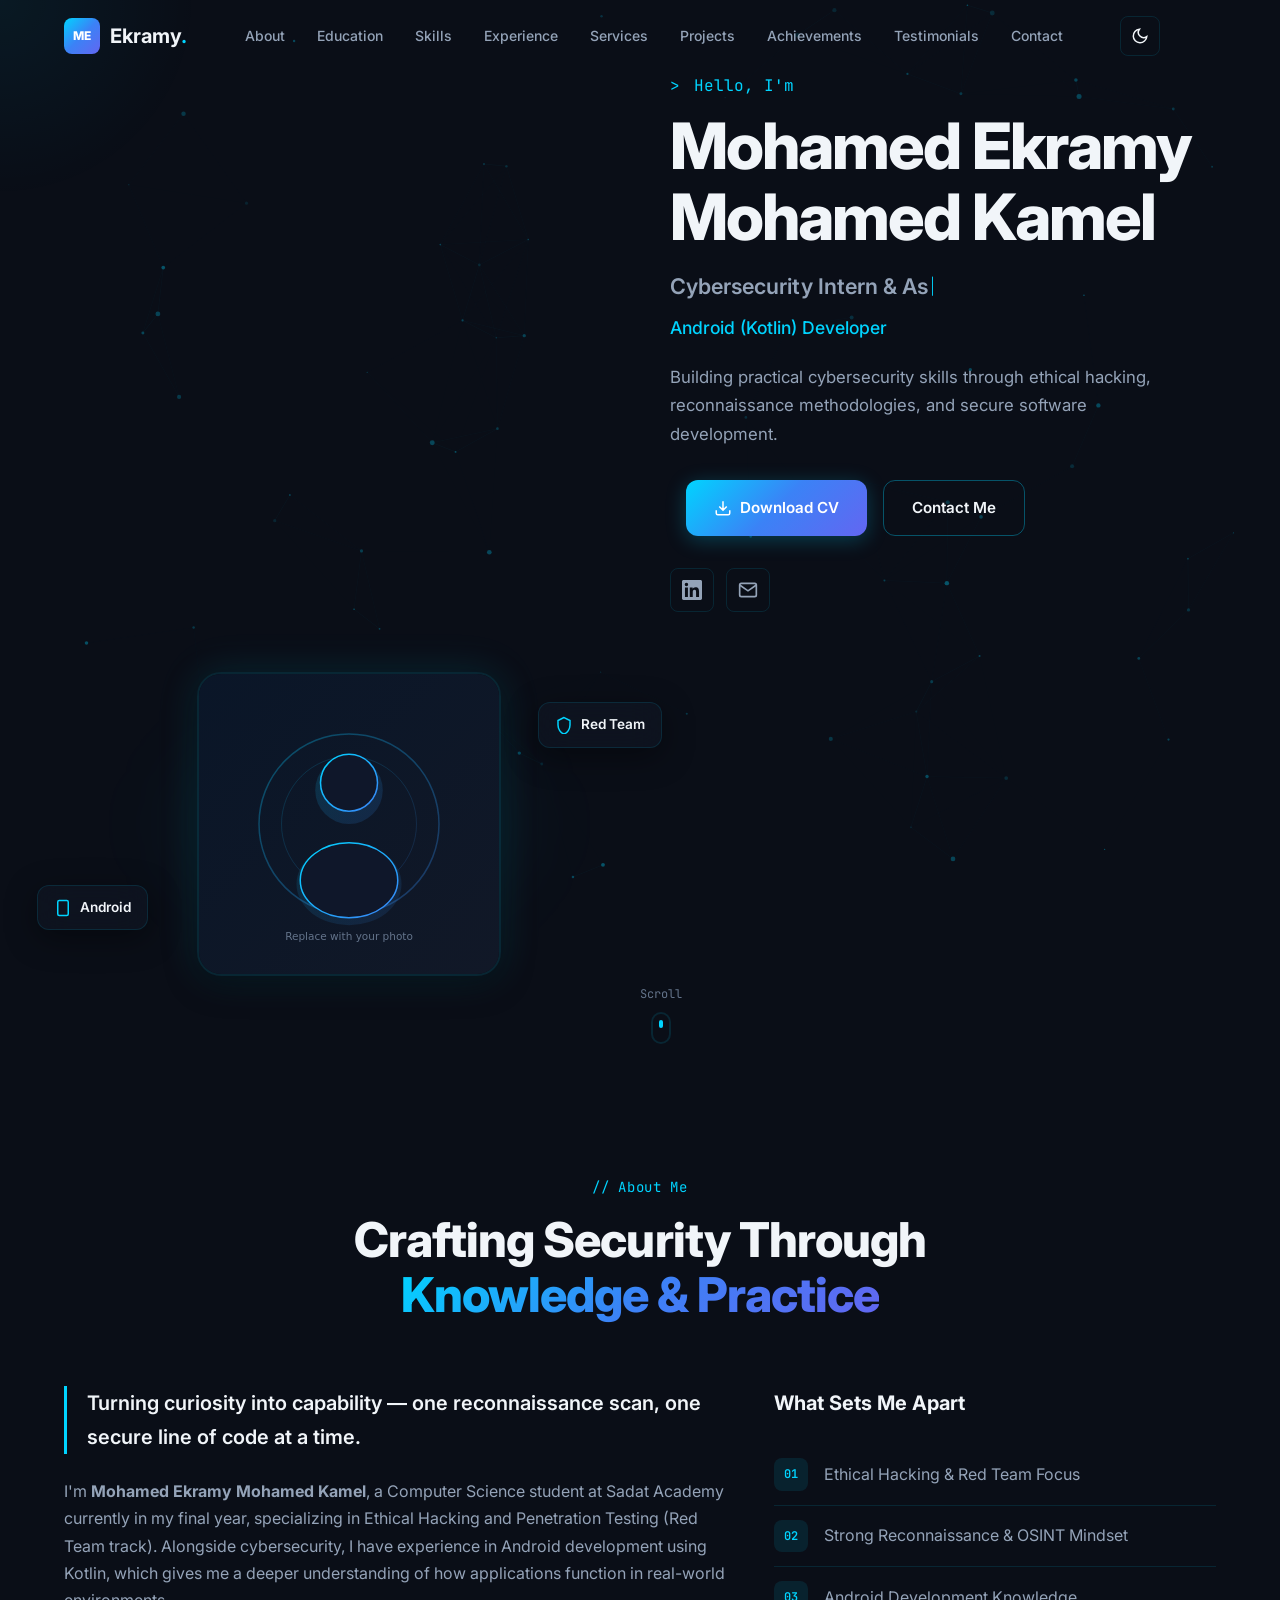
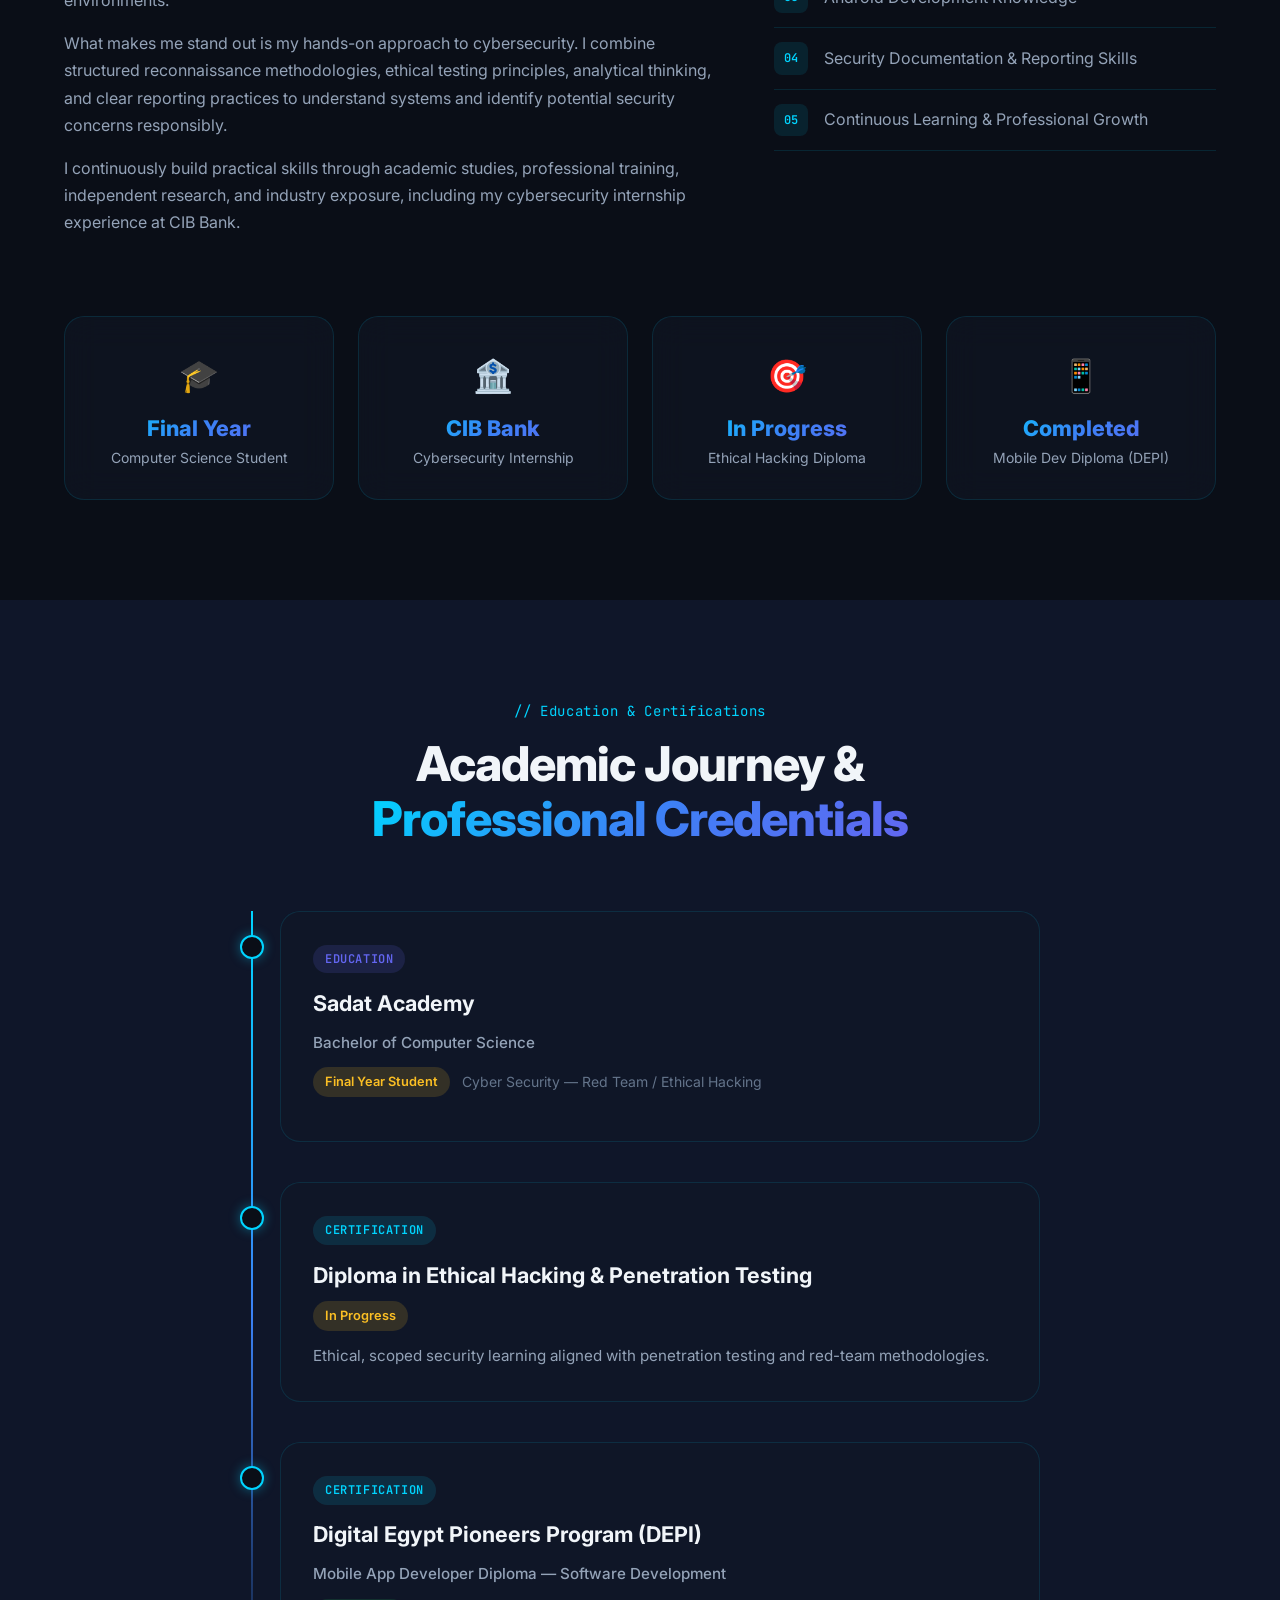
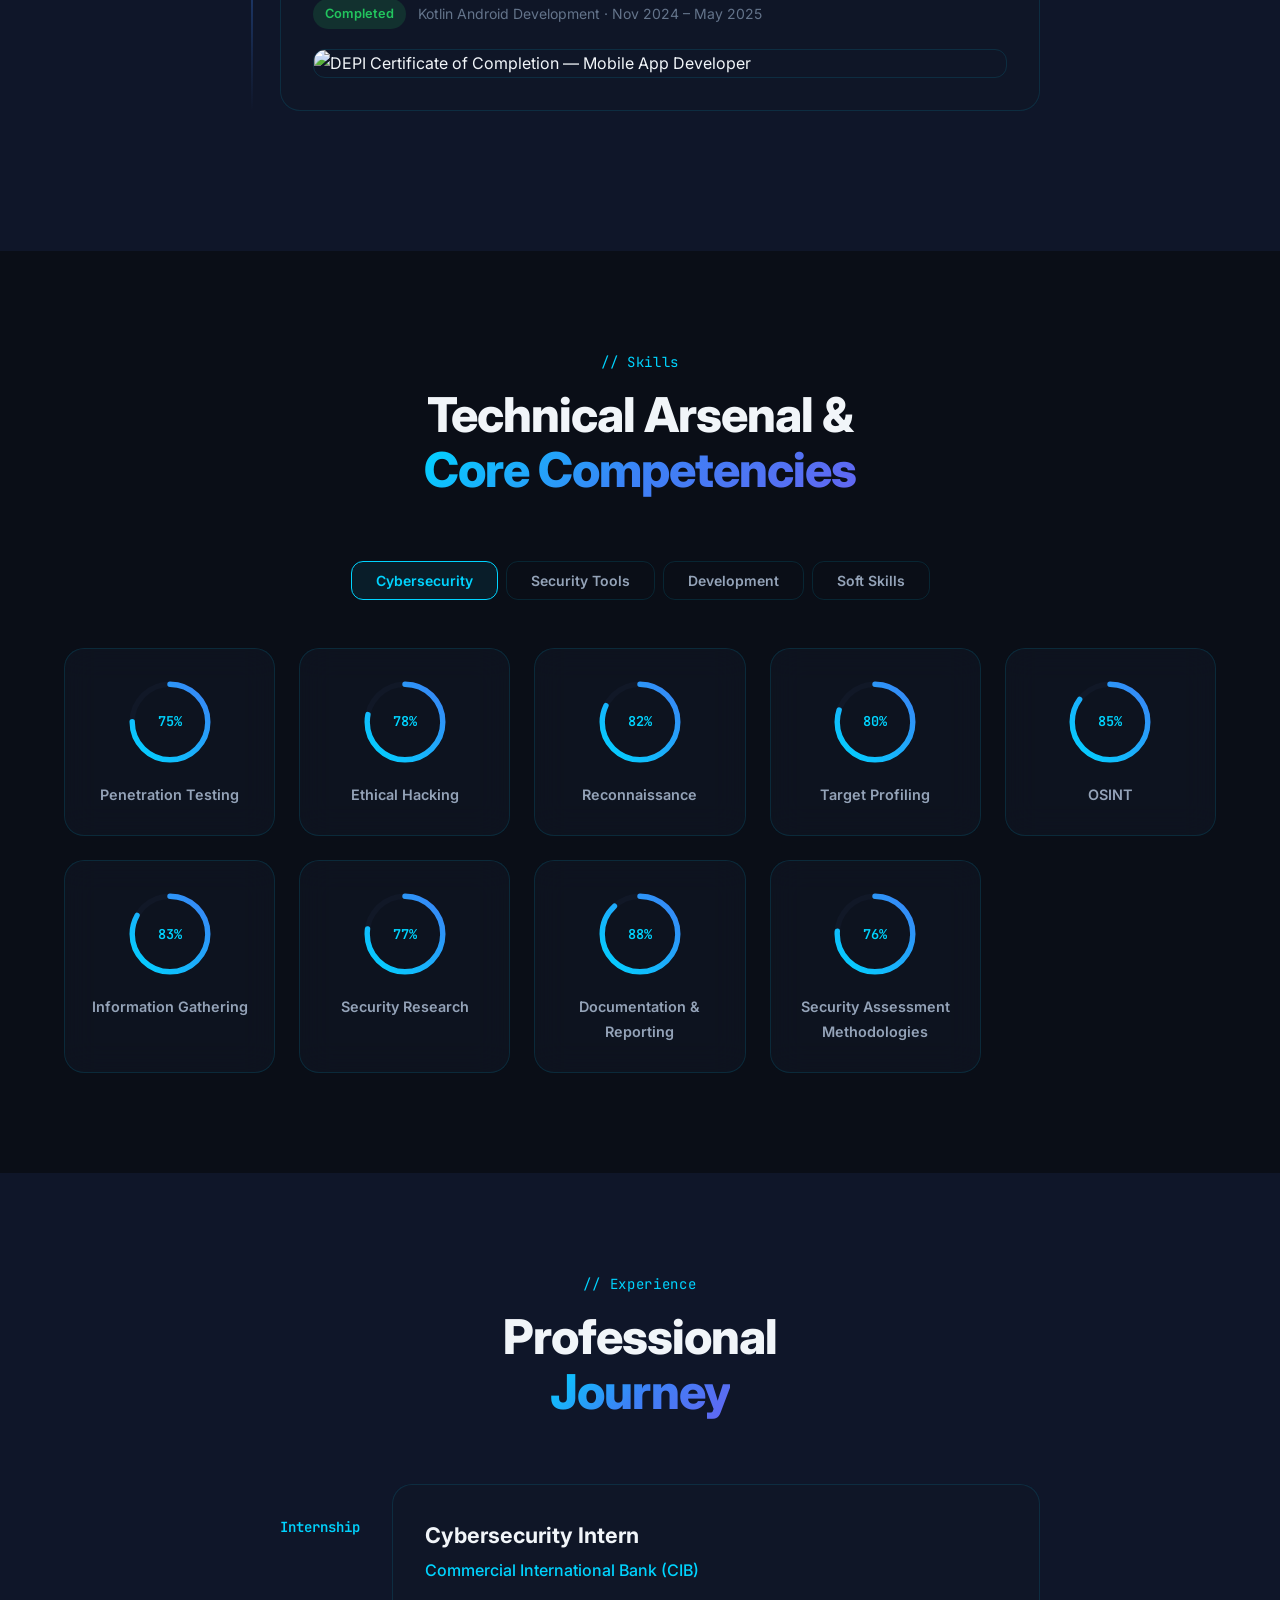
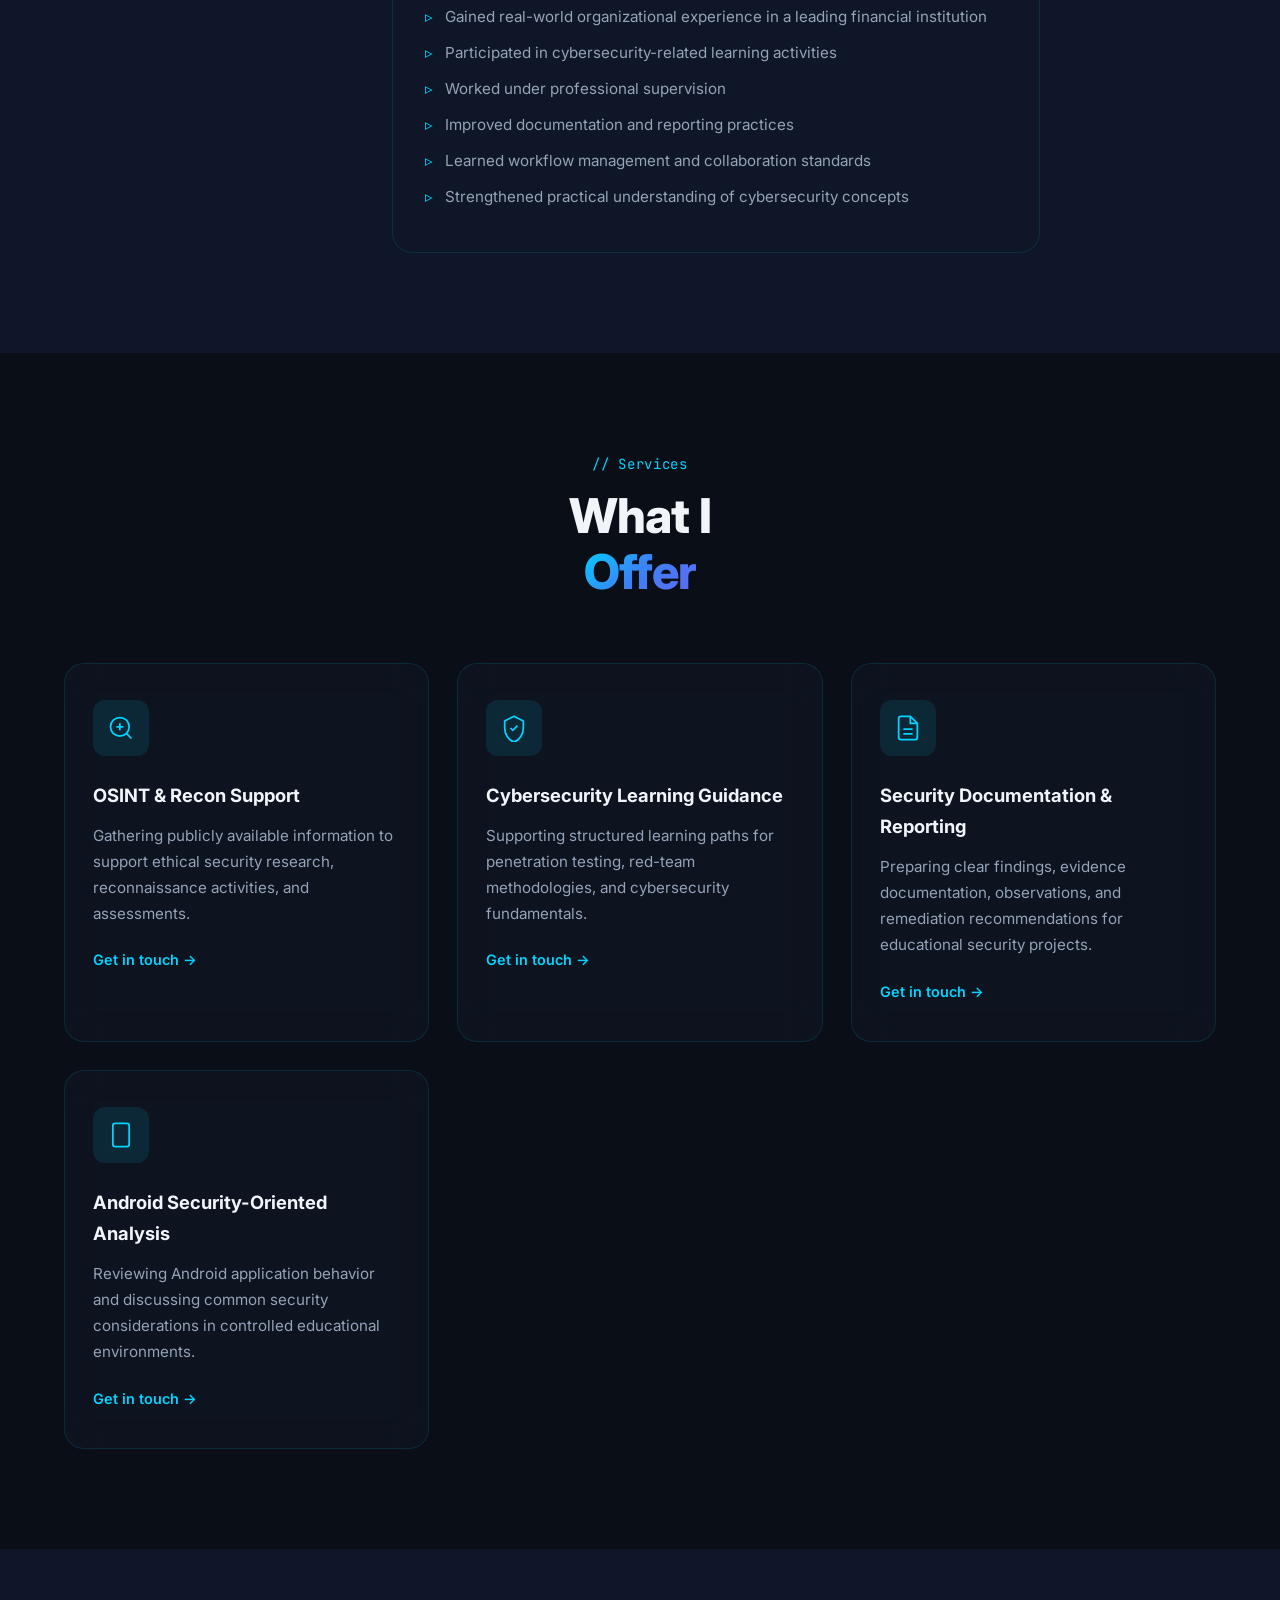
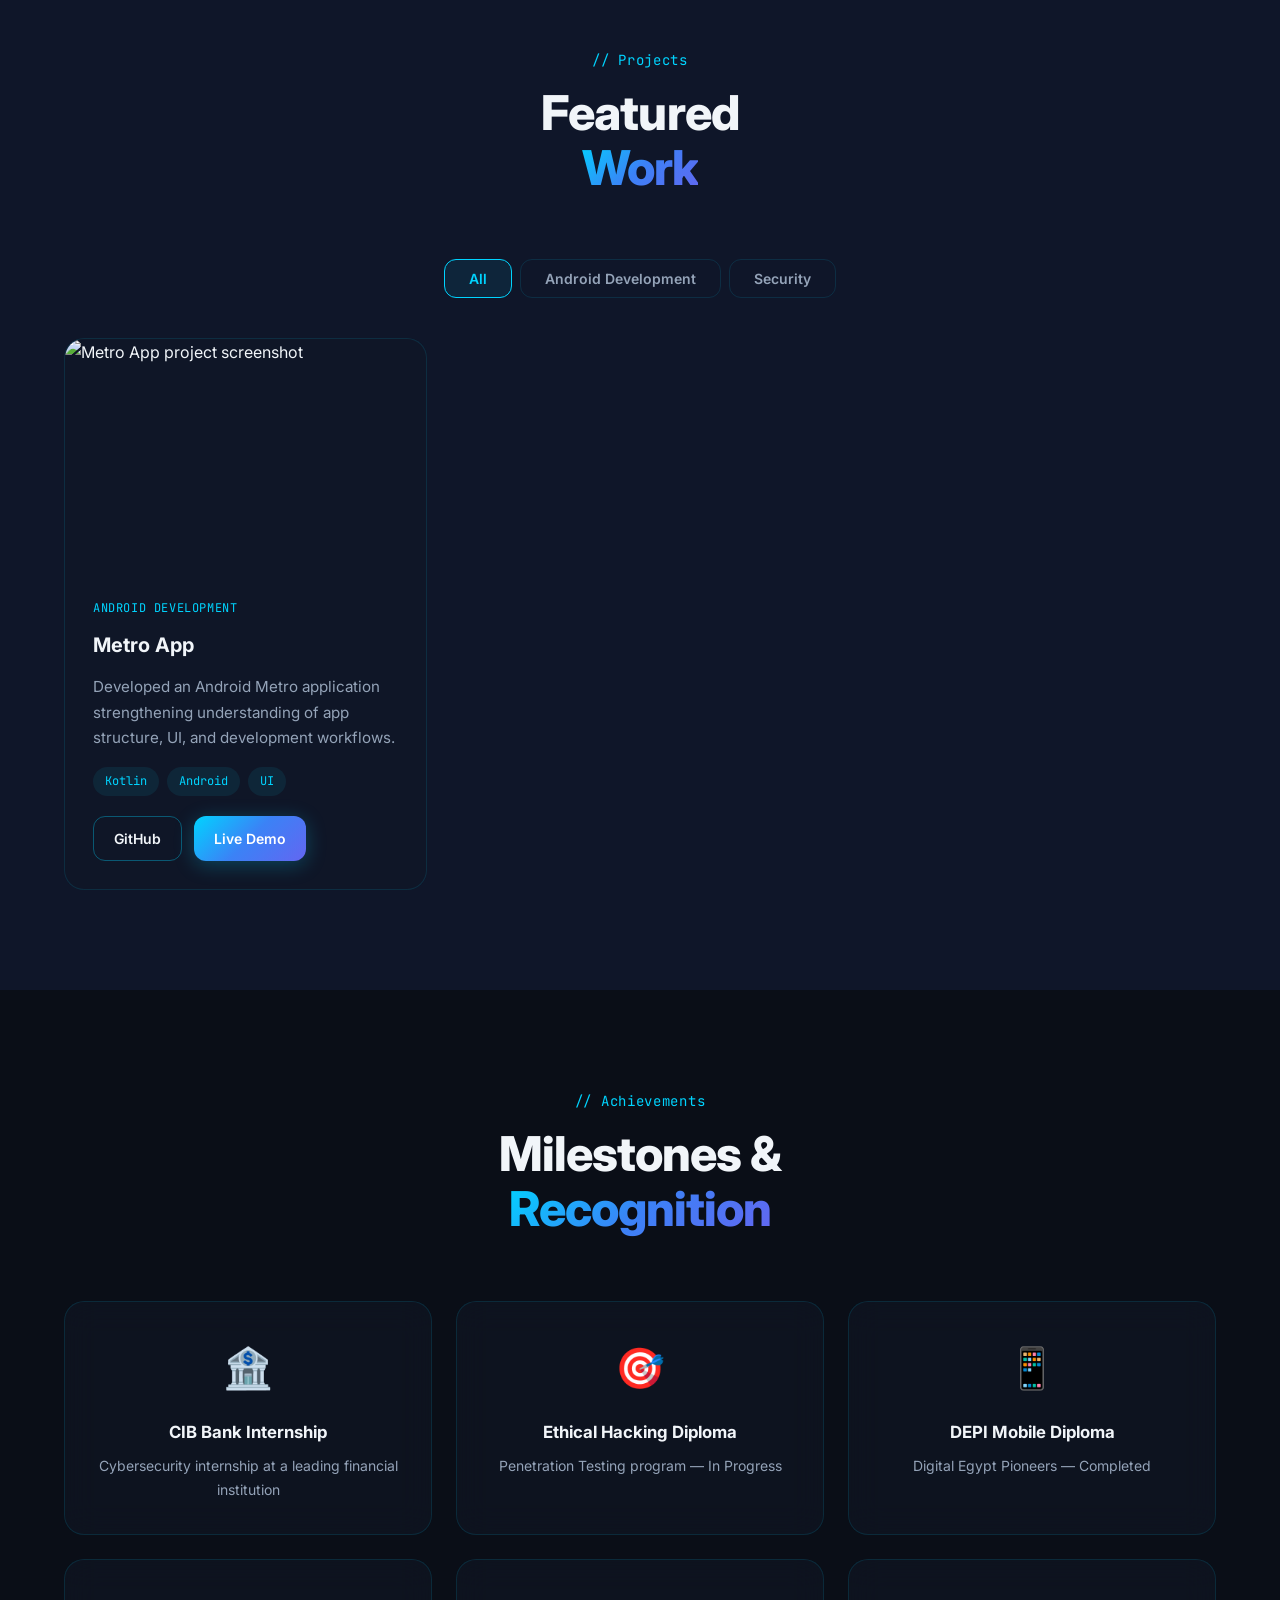
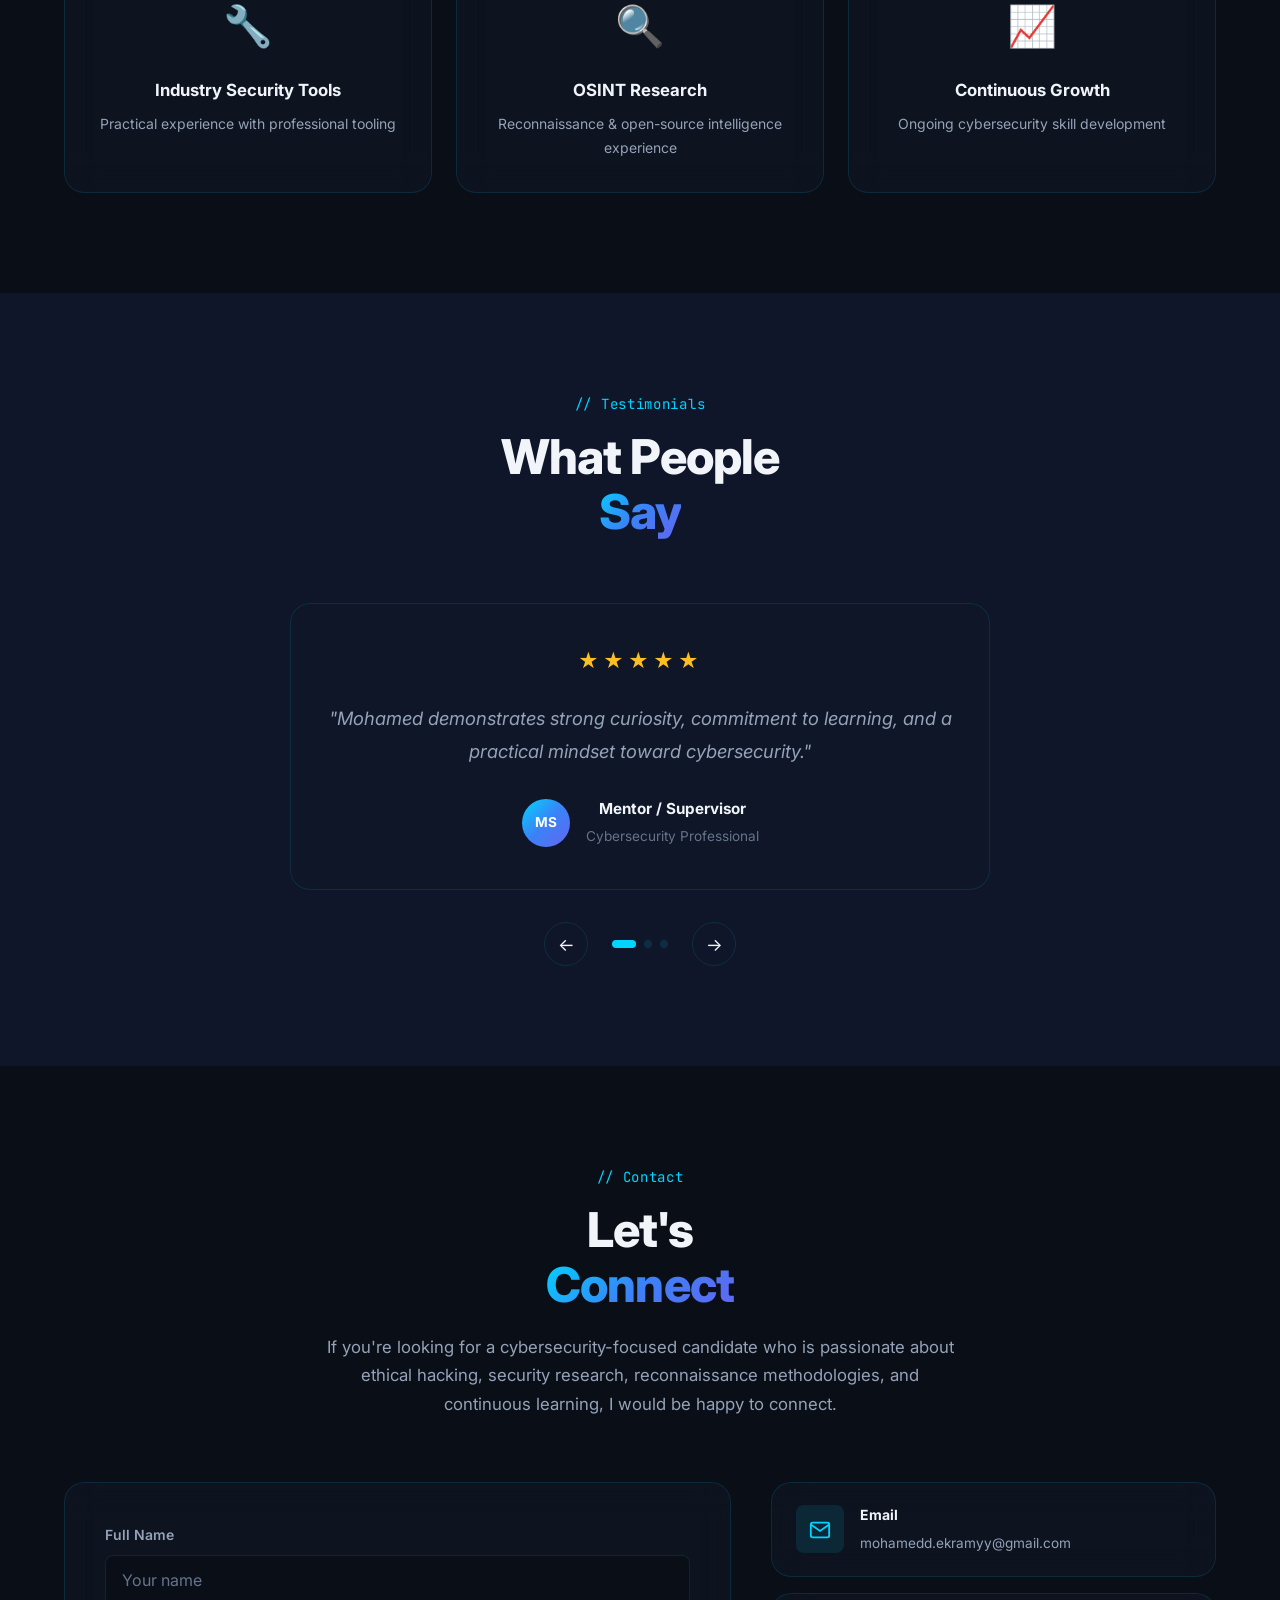
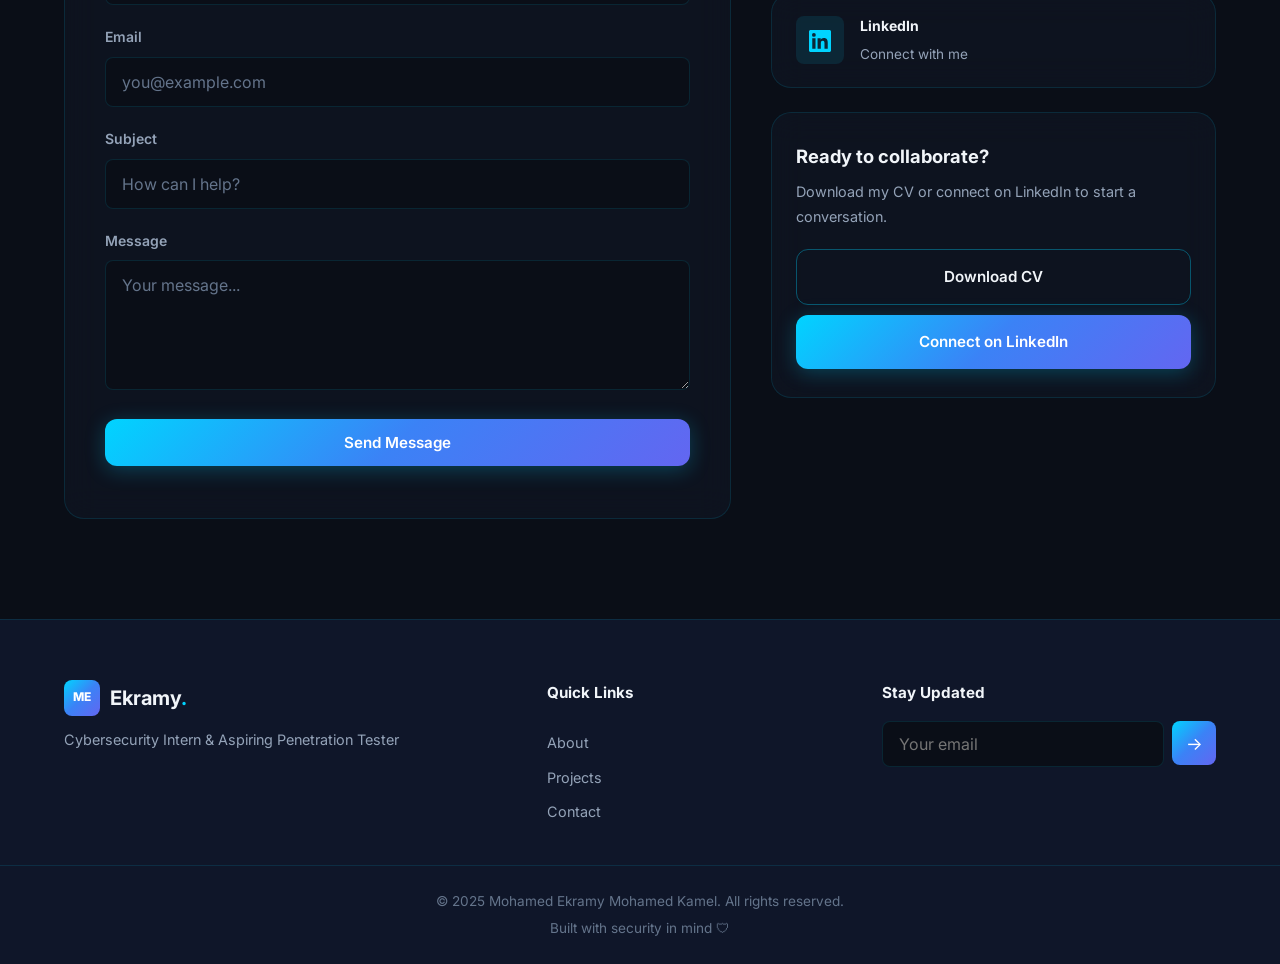
==== index.html @ 9664d8e8 "Update index.html" ====
<!DOCTYPE html>
<html lang="en">
<head>
  <meta charset="UTF-8">
  <meta name="viewport" content="width=device-width, initial-scale=1.0">
  <meta name="description" content="Mohamed Ekramy Mohamed Kamel — Cybersecurity Intern & Aspiring Penetration Tester. Ethical Hacking, Red Team, Android Kotlin Developer.">
  <meta name="keywords" content="cybersecurity, penetration testing, ethical hacking, red team, OSINT, Android developer, Kotlin">
  <meta name="author" content="Mohamed Ekramy Mohamed Kamel">
  <meta name="theme-color" content="#0a0e17">
  <meta property="og:title" content="Mohamed Ekramy | Cybersecurity Portfolio">
  <meta property="og:description" content="Aspiring Penetration Tester & Android Developer — Ethical Hacking, Red Team, Secure Development">
  <meta property="og:type" content="website">
  <title>Mohamed Ekramy | Cybersecurity Portfolio</title>
  <link rel="preconnect" href="https://fonts.googleapis.com">
  <link rel="preconnect" href="https://fonts.gstatic.com" crossorigin>
  <link href="https://fonts.googleapis.com/css2?family=Inter:wght@300;400;500;600;700;800&family=JetBrains+Mono:wght@400;500;600&display=swap" rel="stylesheet">
  <link rel="stylesheet" href="./styles.css">
  <link rel="icon" href="data:image/svg+xml,<svg xmlns='http://www.w3.org/2000/svg' viewBox='0 0 100 100'><text y='.9em' font-size='90'>🛡</text></svg>">
</head>
<body>
  <a href="#main-content" class="skip-link">Skip to main content</a>

  <!-- Loading Screen -->
  <div id="loader" class="loader" aria-hidden="true">
    <div class="loader-content">
      <div class="loader-shield">
        <svg viewBox="0 0 24 24" fill="none" stroke="currentColor" stroke-width="1.5" aria-hidden="true">
          <path d="M12 2L4 6v6c0 5.5 3.4 10.7 8 12 4.6-1.3 8-6.5 8-12V6l-8-4z"/>
        </svg>
      </div>
      <div class="loader-bar"><div class="loader-progress"></div></div>
      <p class="loader-text">Initializing Secure Environment<span class="loader-dots"></span></p>
    </div>
  </div>

  <!-- Scroll Progress -->
  <div class="scroll-progress" role="progressbar" aria-label="Page scroll progress" aria-valuemin="0" aria-valuemax="100" aria-valuenow="0">
    <div class="scroll-progress-bar"></div>
  </div>

  <!-- Particle Canvas -->
  <canvas id="particles" aria-hidden="true"></canvas>

  <!-- Navigation -->
  <header class="navbar" id="navbar">
    <nav class="nav-container" aria-label="Main navigation">
      <a href="#hero" class="nav-logo" aria-label="Home">
        <span class="logo-icon">ME</span>
        <span class="logo-text">Ekramy<span class="logo-dot">.</span></span>
      </a>
      <button class="nav-toggle" id="navToggle" aria-label="Toggle menu" aria-expanded="false">
        <span></span><span></span><span></span>
      </button>
      <ul class="nav-links" id="navLinks">
        <li><a href="#about" class="nav-link">About</a></li>
        <li><a href="#education" class="nav-link">Education</a></li>
        <li><a href="#skills" class="nav-link">Skills</a></li>
        <li><a href="#experience" class="nav-link">Experience</a></li>
        <li><a href="#services" class="nav-link">Services</a></li>
        <li><a href="#projects" class="nav-link">Projects</a></li>
        <li><a href="#achievements" class="nav-link">Achievements</a></li>
        <li><a href="#testimonials" class="nav-link">Testimonials</a></li>
        <li><a href="#contact" class="nav-link">Contact</a></li>
      </ul>
      <div class="nav-actions">
        <button class="theme-toggle" id="themeToggle" aria-label="Toggle dark/light mode">
          <svg class="icon-sun" viewBox="0 0 24 24" fill="none" stroke="currentColor" stroke-width="2"><circle cx="12" cy="12" r="5"/><path d="M12 1v2M12 21v2M4.22 4.22l1.42 1.42M18.36 18.36l1.42 1.42M1 12h2M21 12h2M4.22 19.78l1.42-1.42M18.36 5.64l1.42-1.42"/></svg>
          <svg class="icon-moon" viewBox="0 0 24 24" fill="none" stroke="currentColor" stroke-width="2"><path d="M21 12.79A9 9 0 1111.21 3 7 7 0 0021 12.79z"/></svg>
        </button>
        <a href="./Mohamed-Ekramy-CV.pdf" download>
      </div>
    </nav>
  </header>

  <main id="main-content">
    <!-- HERO -->
    <section id="hero" class="hero section">
      <div class="container hero-grid">
        <div class="hero-content reveal">
          <p class="hero-greeting"><span class="terminal-prompt">&gt;</span> Hello, I'm</p>
          <h1 class="hero-name">Mohamed Ekramy<br>Mohamed Kamel</h1>
          <div class="hero-title-wrap">
            <p class="hero-title" id="typingText" aria-live="polite"></p>
            <span class="typing-cursor" aria-hidden="true">|</span>
          </div>
          <p class="hero-subtitle">Android (Kotlin) Developer</p>
          <p class="hero-tagline">Building practical cybersecurity skills through ethical hacking, reconnaissance methodologies, and secure software development.</p>
          <div class="hero-cta">
            <a href="assets/cv/Mohamed-Ekramy-CV.pdf" class="btn btn-primary" download>
              <svg viewBox="0 0 24 24" fill="none" stroke="currentColor" stroke-width="2" width="18" height="18"><path d="M21 15v4a2 2 0 01-2 2H5a2 2 0 01-2-2v-4M7 10l5 5 5-5M12 15V3"/></svg>
              Download CV
            </a>
            <a href="#contact" class="btn btn-outline">Contact Me</a>
          </div>
          <div class="hero-social">
            <a href="https://www.linkedin.com/in/mohamed-ekramy-343ab9320" target="_blank" rel="noopener noreferrer" aria-label="LinkedIn">
              <svg viewBox="0 0 24 24" fill="currentColor"><path d="M20.447 20.452h-3.554v-5.569c0-1.328-.027-3.037-1.852-3.037-1.853 0-2.136 1.445-2.136 2.939v5.667H9.351V9h3.414v1.561h.046c.477-.9 1.637-1.85 3.37-1.85 3.601 0 4.267 2.37 4.267 5.455v6.286zM5.337 7.433a2.062 2.062 0 01-2.063-2.065 2.064 2.064 0 114.126 0 2.063 2.063 0 01-2.063 2.065zm1.782 13.019H3.555V9h3.564v11.452zM22.225 0H1.771C.792 0 0 .774 0 1.729v20.542C0 23.227.792 24 1.771 24h20.451C23.2 24 24 23.227 24 22.271V1.729C24 .774 23.2 0 22.222 0h.003z"/></svg>
            </a>
            <a href="mailto:mohamedd.ekramyy@gmail.com" aria-label="Email">
              <svg viewBox="0 0 24 24" fill="none" stroke="currentColor" stroke-width="2"><path d="M4 4h16c1.1 0 2 .9 2 2v12c0 1.1-.9 2-2 2H4c-1.1 0-2-.9-2-2V6c0-1.1.9-2 2-2z"/><polyline points="22,6 12,13 2,6"/></svg>
            </a>
          </div>
        </div>
        <div class="hero-image-wrap reveal reveal-delay-2">
          <div class="hero-image-glow"></div>
          <div class="hero-image-frame">
            <img src="./profile.svg" alt="Mohamed Ekramy Mohamed Kamel — Professional Photo" width="400" height="400" loading="eager">
          </div>
          <div class="floating-badge badge-1">
            <svg viewBox="0 0 24 24" fill="none" stroke="currentColor" stroke-width="2"><path d="M12 2L4 6v6c0 5.5 3.4 10.7 8 12 4.6-1.3 8-6.5 8-12V6l-8-4z"/></svg>
            <span>Red Team</span>
          </div>
          <div class="floating-badge badge-2">
            <svg viewBox="0 0 24 24" fill="none" stroke="currentColor" stroke-width="2"><rect x="5" y="2" width="14" height="20" rx="2"/><line x1="12" y1="18" x2="12.01" y2="18"/></svg>
            <span>Android</span>
          </div>
        </div>
      </div>
      <a href="#about" class="scroll-indicator" aria-label="Scroll to about section">
        <span>Scroll</span>
        <div class="scroll-arrow"></div>
      </a>
    </section>

    <!-- ABOUT -->
    <section id="about" class="section">
      <div class="container">
        <div class="section-header reveal">
          <span class="section-tag">// About Me</span>
          <h2 class="section-title">Crafting Security Through<br><span class="gradient-text">Knowledge & Practice</span></h2>
        </div>
        <div class="about-grid">
          <div class="about-content reveal">
            <p class="about-hook">Turning curiosity into capability — one reconnaissance scan, one secure line of code at a time.</p>
            <p>I'm <strong>Mohamed Ekramy Mohamed Kamel</strong>, a Computer Science student at Sadat Academy currently in my final year, specializing in Ethical Hacking and Penetration Testing (Red Team track). Alongside cybersecurity, I have experience in Android development using Kotlin, which gives me a deeper understanding of how applications function in real-world environments.</p>
            <p>What makes me stand out is my hands-on approach to cybersecurity. I combine structured reconnaissance methodologies, ethical testing principles, analytical thinking, and clear reporting practices to understand systems and identify potential security concerns responsibly.</p>
            <p>I continuously build practical skills through academic studies, professional training, independent research, and industry exposure, including my cybersecurity internship experience at CIB Bank.</p>
          </div>
          <div class="about-usp reveal reveal-delay-1">
            <h3 class="usp-title">What Sets Me Apart</h3>
            <ul class="usp-list">
              <li><span class="usp-icon">01</span> Ethical Hacking & Red Team Focus</li>
              <li><span class="usp-icon">02</span> Strong Reconnaissance & OSINT Mindset</li>
              <li><span class="usp-icon">03</span> Android Development Knowledge</li>
              <li><span class="usp-icon">04</span> Security Documentation & Reporting Skills</li>
              <li><span class="usp-icon">05</span> Continuous Learning & Professional Growth</li>
            </ul>
          </div>
        </div>
        <div class="stats-grid reveal">
          <div class="stat-card glass">
            <div class="stat-icon">🎓</div>
            <div class="stat-value">Final Year</div>
            <div class="stat-label">Computer Science Student</div>
          </div>
          <div class="stat-card glass">
            <div class="stat-icon">🏦</div>
            <div class="stat-value">CIB Bank</div>
            <div class="stat-label">Cybersecurity Internship</div>
          </div>
          <div class="stat-card glass">
            <div class="stat-icon">🎯</div>
            <div class="stat-value">In Progress</div>
            <div class="stat-label">Ethical Hacking Diploma</div>
          </div>
          <div class="stat-card glass">
            <div class="stat-icon">📱</div>
            <div class="stat-value">Completed</div>
            <div class="stat-label">Mobile Dev Diploma (DEPI)</div>
          </div>
        </div>
      </div>
    </section>

    <!-- EDUCATION -->
    <section id="education" class="section section-alt">
      <div class="container">
        <div class="section-header reveal">
          <span class="section-tag">// Education & Certifications</span>
          <h2 class="section-title">Academic Journey &<br><span class="gradient-text">Professional Credentials</span></h2>
        </div>
        <div class="timeline">
          <div class="timeline-item reveal">
            <div class="timeline-marker"></div>
            <div class="timeline-card glass">
              <div class="timeline-badge education">Education</div>
              <h3>Sadat Academy</h3>
              <p class="timeline-subtitle">Bachelor of Computer Science</p>
              <div class="timeline-meta">
                <span class="status-badge in-progress">Final Year Student</span>
                <span class="timeline-focus">Cyber Security — Red Team / Ethical Hacking</span>
              </div>
            </div>
          </div>
          <div class="timeline-item reveal">
            <div class="timeline-marker"></div>
            <div class="timeline-card glass">
              <div class="timeline-badge cert">Certification</div>
              <h3>Diploma in Ethical Hacking & Penetration Testing</h3>
              <div class="timeline-meta">
                <span class="status-badge in-progress">In Progress</span>
              </div>
              <p>Ethical, scoped security learning aligned with penetration testing and red-team methodologies.</p>
            </div>
          </div>
          <div class="timeline-item reveal">
            <div class="timeline-marker"></div>
            <div class="timeline-card glass">
              <div class="timeline-badge cert">Certification</div>
              <h3>Digital Egypt Pioneers Program (DEPI)</h3>
              <p class="timeline-subtitle">Mobile App Developer Diploma — Software Development</p>
              <div class="timeline-meta">
                <span class="status-badge completed">Completed</span>
                <span class="timeline-focus">Kotlin Android Development · Nov 2024 – May 2025</span>
              </div>
              <div class="cert-image-wrap">
                <img src="assets/images/depi-certificate.png" alt="DEPI Certificate of Completion — Mobile App Developer" loading="lazy" class="cert-image">
              </div>
            </div>
          </div>
        </div>
      </div>
    </section>

    <!-- SKILLS -->
    <section id="skills" class="section">
      <div class="container">
        <div class="section-header reveal">
          <span class="section-tag">// Skills</span>
          <h2 class="section-title">Technical Arsenal &<br><span class="gradient-text">Core Competencies</span></h2>
        </div>
        <div class="skills-tabs reveal">
          <button class="skill-tab active" data-tab="cyber">Cybersecurity</button>
          <button class="skill-tab" data-tab="tools">Security Tools</button>
          <button class="skill-tab" data-tab="dev">Development</button>
          <button class="skill-tab" data-tab="soft">Soft Skills</button>
        </div>
        <div class="skills-panels">
          <div class="skill-panel active" id="panel-cyber">
            <div class="skills-grid">
              <div class="skill-card glass" data-level="75"><div class="skill-ring"><svg viewBox="0 0 100 100"><circle class="ring-bg" cx="50" cy="50" r="42"/><circle class="ring-fill" cx="50" cy="50" r="42"/></svg><span class="skill-percent">75%</span></div><h4>Penetration Testing</h4></div>
              <div class="skill-card glass" data-level="78"><div class="skill-ring"><svg viewBox="0 0 100 100"><circle class="ring-bg" cx="50" cy="50" r="42"/><circle class="ring-fill" cx="50" cy="50" r="42"/></svg><span class="skill-percent">78%</span></div><h4>Ethical Hacking</h4></div>
              <div class="skill-card glass" data-level="82"><div class="skill-ring"><svg viewBox="0 0 100 100"><circle class="ring-bg" cx="50" cy="50" r="42"/><circle class="ring-fill" cx="50" cy="50" r="42"/></svg><span class="skill-percent">82%</span></div><h4>Reconnaissance</h4></div>
              <div class="skill-card glass" data-level="80"><div class="skill-ring"><svg viewBox="0 0 100 100"><circle class="ring-bg" cx="50" cy="50" r="42"/><circle class="ring-fill" cx="50" cy="50" r="42"/></svg><span class="skill-percent">80%</span></div><h4>Target Profiling</h4></div>
              <div class="skill-card glass" data-level="85"><div class="skill-ring"><svg viewBox="0 0 100 100"><circle class="ring-bg" cx="50" cy="50" r="42"/><circle class="ring-fill" cx="50" cy="50" r="42"/></svg><span class="skill-percent">85%</span></div><h4>OSINT</h4></div>
              <div class="skill-card glass" data-level="83"><div class="skill-ring"><svg viewBox="0 0 100 100"><circle class="ring-bg" cx="50" cy="50" r="42"/><circle class="ring-fill" cx="50" cy="50" r="42"/></svg><span class="skill-percent">83%</span></div><h4>Information Gathering</h4></div>
              <div class="skill-card glass" data-level="77"><div class="skill-ring"><svg viewBox="0 0 100 100"><circle class="ring-bg" cx="50" cy="50" r="42"/><circle class="ring-fill" cx="50" cy="50" r="42"/></svg><span class="skill-percent">77%</span></div><h4>Security Research</h4></div>
              <div class="skill-card glass" data-level="88"><div class="skill-ring"><svg viewBox="0 0 100 100"><circle class="ring-bg" cx="50" cy="50" r="42"/><circle class="ring-fill" cx="50" cy="50" r="42"/></svg><span class="skill-percent">88%</span></div><h4>Documentation & Reporting</h4></div>
              <div class="skill-card glass" data-level="76"><div class="skill-ring"><svg viewBox="0 0 100 100"><circle class="ring-bg" cx="50" cy="50" r="42"/><circle class="ring-fill" cx="50" cy="50" r="42"/></svg><span class="skill-percent">76%</span></div><h4>Security Assessment Methodologies</h4></div>
            </div>
          </div>
          <div class="skill-panel" id="panel-tools">
            <div class="tools-grid">
              <span class="tool-chip">Wireshark</span><span class="tool-chip">Shodan</span><span class="tool-chip">Netcraft</span>
              <span class="tool-chip">WHOIS</span><span class="tool-chip">SmartWHOIS</span><span class="tool-chip">CentralOps</span>
              <span class="tool-chip">nslookup</span><span class="tool-chip">Recon-ng</span><span class="tool-chip">Maltego</span>
              <span class="tool-chip">HTTrack</span><span class="tool-chip">PWDump7</span><span class="tool-chip">SEToolkit</span>
            </div>
          </div>
          <div class="skill-panel" id="panel-dev">
            <div class="skills-grid">
              <div class="skill-card glass" data-level="85"><div class="skill-ring"><svg viewBox="0 0 100 100"><circle class="ring-bg" cx="50" cy="50" r="42"/><circle class="ring-fill" cx="50" cy="50" r="42"/></svg><span class="skill-percent">85%</span></div><h4>Kotlin</h4></div>
              <div class="skill-card glass" data-level="82"><div class="skill-ring"><svg viewBox="0 0 100 100"><circle class="ring-bg" cx="50" cy="50" r="42"/><circle class="ring-fill" cx="50" cy="50" r="42"/></svg><span class="skill-percent">82%</span></div><h4>Android Development</h4></div>
              <div class="skill-card glass" data-level="78"><div class="skill-ring"><svg viewBox="0 0 100 100"><circle class="ring-bg" cx="50" cy="50" r="42"/><circle class="ring-fill" cx="50" cy="50" r="42"/></svg><span class="skill-percent">78%</span></div><h4>Mobile App Architecture</h4></div>
              <div class="skill-card glass" data-level="80"><div class="skill-ring"><svg viewBox="0 0 100 100"><circle class="ring-bg" cx="50" cy="50" r="42"/><circle class="ring-fill" cx="50" cy="50" r="42"/></svg><span class="skill-percent">80%</span></div><h4>UI Development</h4></div>
              <div class="skill-card glass" data-level="74"><div class="skill-ring"><svg viewBox="0 0 100 100"><circle class="ring-bg" cx="50" cy="50" r="42"/><circle class="ring-fill" cx="50" cy="50" r="42"/></svg><span class="skill-percent">74%</span></div><h4>Application Analysis</h4></div>
            </div>
          </div>
          <div class="skill-panel" id="panel-soft">
            <div class="soft-skills-list">
              <div class="soft-skill-item glass"><div class="soft-skill-bar"><div class="soft-skill-fill" data-level="92"></div></div><span>Problem Solving</span><em>92%</em></div>
              <div class="soft-skill-item glass"><div class="soft-skill-bar"><div class="soft-skill-fill" data-level="88"></div></div><span>Communication</span><em>88%</em></div>
              <div class="soft-skill-item glass"><div class="soft-skill-bar"><div class="soft-skill-fill" data-level="90"></div></div><span>Research</span><em>90%</em></div>
              <div class="soft-skill-item glass"><div class="soft-skill-bar"><div class="soft-skill-fill" data-level="87"></div></div><span>Documentation</span><em>87%</em></div>
              <div class="soft-skill-item glass"><div class="soft-skill-bar"><div class="soft-skill-fill" data-level="85"></div></div><span>Team Collaboration</span><em>85%</em></div>
              <div class="soft-skill-item glass"><div class="soft-skill-bar"><div class="soft-skill-fill" data-level="95"></div></div><span>Continuous Learning</span><em>95%</em></div>
            </div>
          </div>
        </div>
      </div>
    </section>

    <!-- EXPERIENCE -->
    <section id="experience" class="section section-alt">
      <div class="container">
        <div class="section-header reveal">
          <span class="section-tag">// Experience</span>
          <h2 class="section-title">Professional<br><span class="gradient-text">Journey</span></h2>
        </div>
        <div class="experience-timeline">
          <div class="exp-item reveal">
            <div class="exp-date">Internship</div>
            <div class="exp-card glass">
              <div class="exp-header">
                <h3>Cybersecurity Intern</h3>
                <span class="exp-company">Commercial International Bank (CIB)</span>
              </div>
              <ul class="exp-list">
                <li>Gained real-world organizational experience in a leading financial institution</li>
                <li>Participated in cybersecurity-related learning activities</li>
                <li>Worked under professional supervision</li>
                <li>Improved documentation and reporting practices</li>
                <li>Learned workflow management and collaboration standards</li>
                <li>Strengthened practical understanding of cybersecurity concepts</li>
              </ul>
            </div>
          </div>
        </div>
      </div>
    </section>

    <!-- SERVICES -->
    <section id="services" class="section">
      <div class="container">
        <div class="section-header reveal">
          <span class="section-tag">// Services</span>
          <h2 class="section-title">What I<br><span class="gradient-text">Offer</span></h2>
        </div>
        <div class="services-grid">
          <article class="service-card glass reveal">
            <div class="service-icon"><svg viewBox="0 0 24 24" fill="none" stroke="currentColor" stroke-width="1.5"><circle cx="11" cy="11" r="8"/><path d="M21 21l-4.35-4.35"/><path d="M11 8v6M8 11h6"/></svg></div>
            <h3>OSINT & Recon Support</h3>
            <p>Gathering publicly available information to support ethical security research, reconnaissance activities, and assessments.</p>
            <a href="#contact" class="service-link">Get in touch →</a>
          </article>
          <article class="service-card glass reveal reveal-delay-1">
            <div class="service-icon"><svg viewBox="0 0 24 24" fill="none" stroke="currentColor" stroke-width="1.5"><path d="M12 2L4 6v6c0 5.5 3.4 10.7 8 12 4.6-1.3 8-6.5 8-12V6l-8-4z"/><path d="M9 12l2 2 4-4"/></svg></div>
            <h3>Cybersecurity Learning Guidance</h3>
            <p>Supporting structured learning paths for penetration testing, red-team methodologies, and cybersecurity fundamentals.</p>
            <a href="#contact" class="service-link">Get in touch →</a>
          </article>
          <article class="service-card glass reveal reveal-delay-2">
            <div class="service-icon"><svg viewBox="0 0 24 24" fill="none" stroke="currentColor" stroke-width="1.5"><path d="M14 2H6a2 2 0 00-2 2v16a2 2 0 002 2h12a2 2 0 002-2V8z"/><polyline points="14 2 14 8 20 8"/><line x1="16" y1="13" x2="8" y2="13"/><line x1="16" y1="17" x2="8" y2="17"/></svg></div>
            <h3>Security Documentation & Reporting</h3>
            <p>Preparing clear findings, evidence documentation, observations, and remediation recommendations for educational security projects.</p>
            <a href="#contact" class="service-link">Get in touch →</a>
          </article>
          <article class="service-card glass reveal reveal-delay-3">
            <div class="service-icon"><svg viewBox="0 0 24 24" fill="none" stroke="currentColor" stroke-width="1.5"><rect x="5" y="2" width="14" height="20" rx="2"/><line x1="12" y1="18" x2="12.01" y2="18"/></svg></div>
            <h3>Android Security-Oriented Analysis</h3>
            <p>Reviewing Android application behavior and discussing common security considerations in controlled educational environments.</p>
            <a href="#contact" class="service-link">Get in touch →</a>
          </article>
        </div>
      </div>
    </section>

    <!-- PROJECTS -->
    <section id="projects" class="section section-alt">
      <div class="container">
        <div class="section-header reveal">
          <span class="section-tag">// Projects</span>
          <h2 class="section-title">Featured<br><span class="gradient-text">Work</span></h2>
        </div>
        <div class="project-filters reveal">
          <button class="filter-btn active" data-filter="all">All</button>
          <button class="filter-btn" data-filter="android">Android Development</button>
          <button class="filter-btn" data-filter="security">Security</button>
        </div>
        <div class="projects-grid">
          <article class="project-card glass reveal" data-category="android">
            <div class="project-image">
              <img src="assets/images/metro-app.svg" alt="Metro App project screenshot" loading="lazy">
              <div class="project-overlay">
                <button class="project-view-btn" data-project="metro">View Details</button>
              </div>
            </div>
            <div class="project-info">
              <span class="project-category">Android Development</span>
              <h3>Metro App</h3>
              <p>Developed an Android Metro application strengthening understanding of app structure, UI, and development workflows.</p>
              <div class="project-tags"><span>Kotlin</span><span>Android</span><span>UI</span></div>
              <div class="project-links">
                <a href="#" class="btn btn-sm btn-outline" aria-label="Metro App GitHub">GitHub</a>
                <a href="#" class="btn btn-sm btn-primary" aria-label="Metro App Live Demo">Live Demo</a>
              </div>
            </div>
          </article>
        </div>
      </div>
    </section>

    <!-- Project Modal -->
    <div class="modal" id="projectModal" role="dialog" aria-modal="true" aria-labelledby="modalTitle" hidden>
      <div class="modal-backdrop"></div>
      <div class="modal-content glass">
        <button class="modal-close" aria-label="Close modal">&times;</button>
        <div class="modal-body" id="modalBody"></div>
      </div>
    </div>

    <!-- ACHIEVEMENTS -->
    <section id="achievements" class="section">
      <div class="container">
        <div class="section-header reveal">
          <span class="section-tag">// Achievements</span>
          <h2 class="section-title">Milestones &<br><span class="gradient-text">Recognition</span></h2>
        </div>
        <div class="achievements-grid">
          <div class="achievement-card glass reveal"><div class="achievement-icon">🏦</div><h4>CIB Bank Internship</h4><p>Cybersecurity internship at a leading financial institution</p></div>
          <div class="achievement-card glass reveal reveal-delay-1"><div class="achievement-icon">🎯</div><h4>Ethical Hacking Diploma</h4><p>Penetration Testing program — In Progress</p></div>
          <div class="achievement-card glass reveal reveal-delay-2"><div class="achievement-icon">📱</div><h4>DEPI Mobile Diploma</h4><p>Digital Egypt Pioneers — Completed</p></div>
          <div class="achievement-card glass reveal reveal-delay-1"><div class="achievement-icon">🔧</div><h4>Industry Security Tools</h4><p>Practical experience with professional tooling</p></div>
          <div class="achievement-card glass reveal reveal-delay-2"><div class="achievement-icon">🔍</div><h4>OSINT Research</h4><p>Reconnaissance & open-source intelligence experience</p></div>
          <div class="achievement-card glass reveal reveal-delay-3"><div class="achievement-icon">📈</div><h4>Continuous Growth</h4><p>Ongoing cybersecurity skill development</p></div>
        </div>
      </div>
    </section>

    <!-- TESTIMONIALS -->
    <section id="testimonials" class="section section-alt">
      <div class="container">
        <div class="section-header reveal">
          <span class="section-tag">// Testimonials</span>
          <h2 class="section-title">What People<br><span class="gradient-text">Say</span></h2>
        </div>
        <div class="testimonial-slider reveal">
          <div class="testimonial-track" id="testimonialTrack">
            <div class="testimonial-slide active">
              <div class="testimonial-card glass">
                <div class="stars" aria-label="5 out of 5 stars">★★★★★</div>
                <blockquote>"Mohamed demonstrates strong curiosity, commitment to learning, and a practical mindset toward cybersecurity."</blockquote>
                <div class="testimonial-author">
                  <div class="author-avatar">MS</div>
                  <div><strong>Mentor / Supervisor</strong><span>Cybersecurity Professional</span></div>
                </div>
              </div>
            </div>
            <div class="testimonial-slide">
              <div class="testimonial-card glass">
                <div class="stars" aria-label="5 out of 5 stars">★★★★★</div>
                <blockquote>"His reconnaissance methodology and attention to detail in security documentation set him apart from peers."</blockquote>
                <div class="testimonial-author">
                  <div class="author-avatar">AK</div>
                  <div><strong>Academic Instructor</strong><span>Sadat Academy</span></div>
                </div>
              </div>
            </div>
            <div class="testimonial-slide">
              <div class="testimonial-card glass">
                <div class="stars" aria-label="5 out of 5 stars">★★★★★</div>
                <blockquote>"Combining Android development knowledge with cybersecurity awareness gives Mohamed a unique perspective on application security."</blockquote>
                <div class="testimonial-author">
                  <div class="author-avatar">DE</div>
                  <div><strong>DEPI Program Mentor</strong><span>Mobile Development Track</span></div>
                </div>
              </div>
            </div>
          </div>
          <div class="testimonial-controls">
            <button class="testimonial-btn prev" aria-label="Previous testimonial">←</button>
            <div class="testimonial-dots" id="testimonialDots"></div>
            <button class="testimonial-btn next" aria-label="Next testimonial">→</button>
          </div>
        </div>
      </div>
    </section>

    <!-- CONTACT -->
    <section id="contact" class="section">
      <div class="container">
        <div class="section-header reveal">
          <span class="section-tag">// Contact</span>
          <h2 class="section-title">Let's<br><span class="gradient-text">Connect</span></h2>
          <p class="section-desc">If you're looking for a cybersecurity-focused candidate who is passionate about ethical hacking, security research, reconnaissance methodologies, and continuous learning, I would be happy to connect.</p>
        </div>
        <div class="contact-grid">
          <form class="contact-form glass reveal" id="contactForm" novalidate>
            <div class="form-group">
              <label for="name">Full Name</label>
              <input type="text" id="name" name="name" required autocomplete="name" placeholder="Your name">
            </div>
            <div class="form-group">
              <label for="email">Email</label>
              <input type="email" id="email" name="email" required autocomplete="email" placeholder="you@example.com">
            </div>
            <div class="form-group">
              <label for="subject">Subject</label>
              <input type="text" id="subject" name="subject" required placeholder="How can I help?">
            </div>
            <div class="form-group">
              <label for="message">Message</label>
              <textarea id="message" name="message" rows="5" required placeholder="Your message..."></textarea>
            </div>
            <button type="submit" class="btn btn-primary btn-full">Send Message</button>
            <p class="form-status" id="formStatus" role="status"></p>
          </form>
          <div class="contact-info reveal reveal-delay-1">
            <a href="mailto:mohamedd.ekramyy@gmail.com" class="contact-card glass">
              <div class="contact-card-icon"><svg viewBox="0 0 24 24" fill="none" stroke="currentColor" stroke-width="2"><path d="M4 4h16c1.1 0 2 .9 2 2v12c0 1.1-.9 2-2 2H4c-1.1 0-2-.9-2-2V6c0-1.1.9-2 2-2z"/><polyline points="22,6 12,13 2,6"/></svg></div>
              <div><strong>Email</strong><span>mohamedd.ekramyy@gmail.com</span></div>
            </a>
            <a href="https://www.linkedin.com/in/mohamed-ekramy-343ab9320" target="_blank" rel="noopener noreferrer" class="contact-card glass">
              <div class="contact-card-icon"><svg viewBox="0 0 24 24" fill="currentColor"><path d="M20.447 20.452h-3.554v-5.569c0-1.328-.027-3.037-1.852-3.037-1.853 0-2.136 1.445-2.136 2.939v5.667H9.351V9h3.414v1.561h.046c.477-.9 1.637-1.85 3.37-1.85 3.601 0 4.267 2.37 4.267 5.455v6.286zM5.337 7.433a2.062 2.062 0 01-2.063-2.065 2.064 2.064 0 114.126 0 2.063 2.063 0 01-2.063 2.065zm1.782 13.019H3.555V9h3.564v11.452zM22.225 0H1.771C.792 0 0 .774 0 1.729v20.542C0 23.227.792 24 1.771 24h20.451C23.2 24 24 23.227 24 22.271V1.729C24 .774 23.2 0 22.222 0h.003z"/></svg></div>
              <div><strong>LinkedIn</strong><span>Connect with me</span></div>
            </a>
            <div class="contact-cta glass">
              <h3>Ready to collaborate?</h3>
              <p>Download my CV or connect on LinkedIn to start a conversation.</p>
              <div class="contact-cta-btns">
                <a href="assets/cv/Mohamed-Ekramy-CV.pdf" class="btn btn-outline" download>Download CV</a>
                <a href="https://www.linkedin.com/in/mohamed-ekramy-343ab9320" target="_blank" rel="noopener noreferrer" class="btn btn-primary">Connect on LinkedIn</a>
              </div>
            </div>
          </div>
        </div>
      </div>
    </section>
  </main>

  <!-- Footer -->
  <footer class="footer">
    <div class="container footer-grid">
      <div class="footer-brand">
        <a href="#hero" class="nav-logo"><span class="logo-icon">ME</span><span class="logo-text">Ekramy<span class="logo-dot">.</span></span></a>
        <p>Cybersecurity Intern & Aspiring Penetration Tester</p>
      </div>
      <div class="footer-links">
        <h4>Quick Links</h4>
        <a href="#about">About</a>
        <a href="#projects">Projects</a>
        <a href="#contact">Contact</a>
      </div>
      <div class="footer-newsletter">
        <h4>Stay Updated</h4>
        <form class="newsletter-form" id="newsletterForm">
          <input type="email" placeholder="Your email" aria-label="Newsletter email" required>
          <button type="submit" aria-label="Subscribe">→</button>
        </form>
      </div>
    </div>
    <div class="footer-bottom">
      <p>&copy; 2025 Mohamed Ekramy Mohamed Kamel. All rights reserved.</p>
      <p class="footer-tagline">Built with security in mind 🛡</p>
    </div>
  </footer>

  <!-- Back to Top -->
  <button class="back-to-top" id="backToTop" aria-label="Back to top">
    <svg viewBox="0 0 24 24" fill="none" stroke="currentColor" stroke-width="2"><path d="M18 15l-6-6-6 6"/></svg>
  </button>

  <!-- Mouse Glow -->
  <div class="mouse-glow" id="mouseGlow" aria-hidden="true"></div>

  <script src="./main.js" defer></script>
</body>
</html>
---- styles.css ----
/* ============================================
   Mohamed Ekramy — Cybersecurity Portfolio
   Premium Dark/Light Theme Stylesheet
   ============================================ */

/* --- CSS Variables --- */
:root {
  --bg-primary: #0a0e17;
  --bg-secondary: #0f1629;
  --bg-tertiary: #111827;
  --bg-card: rgba(15, 22, 41, 0.65);
  --bg-glass: rgba(17, 24, 39, 0.55);
  --border-color: rgba(0, 212, 255, 0.12);
  --border-hover: rgba(0, 212, 255, 0.35);
  --text-primary: #f1f5f9;
  --text-secondary: #94a3b8;
  --text-muted: #64748b;
  --accent-cyan: #00d4ff;
  --accent-blue: #3b82f6;
  --accent-purple: #6366f1;
  --gradient-primary: linear-gradient(135deg, #00d4ff 0%, #3b82f6 50%, #6366f1 100%);
  --gradient-glow: radial-gradient(ellipse at center, rgba(0, 212, 255, 0.15) 0%, transparent 70%);
  --shadow-sm: 0 2px 8px rgba(0, 0, 0, 0.3);
  --shadow-md: 0 8px 32px rgba(0, 0, 0, 0.4);
  --shadow-glow: 0 0 40px rgba(0, 212, 255, 0.15);
  --glass-blur: blur(16px);
  --radius-sm: 8px;
  --radius-md: 12px;
  --radius-lg: 20px;
  --radius-xl: 24px;
  --transition: 0.3s cubic-bezier(0.4, 0, 0.2, 1);
  --font-sans: 'Inter', system-ui, -apple-system, sans-serif;
  --font-mono: 'JetBrains Mono', monospace;
  --nav-height: 72px;
  --container-max: 1200px;
  --section-padding: 100px;
}

[data-theme="light"] {
  --bg-primary: #f8fafc;
  --bg-secondary: #f1f5f9;
  --bg-tertiary: #e2e8f0;
  --bg-card: rgba(255, 255, 255, 0.75);
  --bg-glass: rgba(255, 255, 255, 0.6);
  --border-color: rgba(59, 130, 246, 0.15);
  --border-hover: rgba(59, 130, 246, 0.4);
  --text-primary: #0f172a;
  --text-secondary: #475569;
  --text-muted: #64748b;
  --shadow-sm: 0 2px 8px rgba(0, 0, 0, 0.06);
  --shadow-md: 0 8px 32px rgba(0, 0, 0, 0.08);
  --shadow-glow: 0 0 40px rgba(59, 130, 246, 0.1);
}

/* --- Reset & Base --- */
*, *::before, *::after { box-sizing: border-box; margin: 0; padding: 0; }

html {
  scroll-behavior: smooth;
  scroll-padding-top: var(--nav-height);
}

body {
  font-family: var(--font-sans);
  background: var(--bg-primary);
  color: var(--text-primary);
  line-height: 1.7;
  overflow-x: hidden;
  -webkit-font-smoothing: antialiased;
}

body.loading { overflow: hidden; }

img { max-width: 100%; height: auto; display: block; }
a { color: inherit; text-decoration: none; }
ul { list-style: none; }
button { cursor: pointer; border: none; background: none; font-family: inherit; color: inherit; }
input, textarea { font-family: inherit; font-size: inherit; }

.container {
  max-width: var(--container-max);
  margin: 0 auto;
  padding: 0 24px;
}

.section {
  padding: var(--section-padding) 0;
  position: relative;
}

.section-alt {
  background: var(--bg-secondary);
}

/* --- Glass Effect --- */
.glass {
  background: var(--bg-glass);
  backdrop-filter: var(--glass-blur);
  -webkit-backdrop-filter: var(--glass-blur);
  border: 1px solid var(--border-color);
  border-radius: var(--radius-lg);
}

/* --- Typography --- */
.section-tag {
  font-family: var(--font-mono);
  font-size: 0.875rem;
  color: var(--accent-cyan);
  display: block;
  margin-bottom: 12px;
  letter-spacing: 0.05em;
}

.section-title {
  font-size: clamp(2rem, 5vw, 3rem);
  font-weight: 800;
  line-height: 1.15;
  letter-spacing: -0.02em;
}

.gradient-text {
  background: var(--gradient-primary);
  -webkit-background-clip: text;
  -webkit-text-fill-color: transparent;
  background-clip: text;
}

.section-header {
  text-align: center;
  margin-bottom: 64px;
}

.section-desc {
  max-width: 640px;
  margin: 20px auto 0;
  color: var(--text-secondary);
  font-size: 1.05rem;
}

/* --- Buttons --- */
.btn {
  display: inline-flex;
  align-items: center;
  justify-content: center;
  gap: 8px;
  padding: 14px 28px;
  border-radius: var(--radius-md);
  font-weight: 600;
  font-size: 0.95rem;
  transition: var(--transition);
  white-space: nowrap;
}

.btn-primary {
  background: var(--gradient-primary);
  color: #fff;
  box-shadow: 0 4px 20px rgba(0, 212, 255, 0.25);
}

.btn-primary:hover {
  transform: translateY(-2px);
  box-shadow: 0 8px 30px rgba(0, 212, 255, 0.35);
}

.btn-outline {
  border: 1px solid var(--border-hover);
  color: var(--text-primary);
  background: transparent;
}

.btn-outline:hover {
  background: rgba(0, 212, 255, 0.08);
  border-color: var(--accent-cyan);
  transform: translateY(-2px);
}

.btn-sm { padding: 10px 20px; font-size: 0.875rem; }
.btn-full { width: 100%; }

/* --- Loader --- */
.loader {
  position: fixed;
  inset: 0;
  z-index: 10000;
  background: var(--bg-primary);
  display: flex;
  align-items: center;
  justify-content: center;
  transition: opacity 0.5s, visibility 0.5s;
}

.loader.hidden {
  opacity: 0;
  visibility: hidden;
  pointer-events: none;
}

.loader-content { text-align: center; }

.loader-shield {
  width: 64px;
  height: 64px;
  margin: 0 auto 24px;
  color: var(--accent-cyan);
  animation: pulse 2s ease-in-out infinite;
}

.loader-shield svg { width: 100%; height: 100%; }

.loader-bar {
  width: 200px;
  height: 3px;
  background: var(--bg-tertiary);
  border-radius: 3px;
  overflow: hidden;
  margin: 0 auto 16px;
}

.loader-progress {
  height: 100%;
  width: 0%;
  background: var(--gradient-primary);
  border-radius: 3px;
  animation: loadProgress 1.8s ease forwards;
}

.loader-text {
  font-family: var(--font-mono);
  font-size: 0.85rem;
  color: var(--text-secondary);
}

.loader-dots::after {
  content: '';
  animation: dots 1.5s steps(4, end) infinite;
}

@keyframes loadProgress { to { width: 100%; } }
@keyframes dots {
  0% { content: ''; }
  25% { content: '.'; }
  50% { content: '..'; }
  75% { content: '...'; }
}
@keyframes pulse {
  0%, 100% { transform: scale(1); opacity: 1; }
  50% { transform: scale(1.05); opacity: 0.8; }
}

/* --- Scroll Progress --- */
.scroll-progress {
  position: fixed;
  top: 0;
  left: 0;
  width: 100%;
  height: 3px;
  z-index: 9999;
  background: transparent;
}

.scroll-progress-bar {
  height: 100%;
  width: 0%;
  background: var(--gradient-primary);
  transition: width 0.1s linear;
}

/* --- Particles Canvas --- */
#particles {
  position: fixed;
  inset: 0;
  z-index: 0;
  pointer-events: none;
  opacity: 0.5;
}

[data-theme="light"] #particles { opacity: 0.25; }

/* --- Navbar --- */
.navbar {
  position: fixed;
  top: 0;
  left: 0;
  width: 100%;
  z-index: 1000;
  height: var(--nav-height);
  transition: var(--transition);
}

.navbar.scrolled {
  background: var(--bg-glass);
  backdrop-filter: var(--glass-blur);
  -webkit-backdrop-filter: var(--glass-blur);
  border-bottom: 1px solid var(--border-color);
  box-shadow: var(--shadow-sm);
}

.nav-container {
  max-width: var(--container-max);
  margin: 0 auto;
  padding: 0 24px;
  height: 100%;
  display: flex;
  align-items: center;
  justify-content: space-between;
  gap: 16px;
}

.nav-logo {
  display: flex;
  align-items: center;
  gap: 10px;
  font-weight: 700;
  font-size: 1.25rem;
  flex-shrink: 0;
}

.logo-icon {
  width: 36px;
  height: 36px;
  background: var(--gradient-primary);
  border-radius: var(--radius-sm);
  display: flex;
  align-items: center;
  justify-content: center;
  font-size: 0.75rem;
  font-weight: 800;
  color: #fff;
}

.logo-dot { color: var(--accent-cyan); }

.nav-links {
  display: flex;
  align-items: center;
  gap: 4px;
}

.nav-link {
  padding: 8px 14px;
  font-size: 0.875rem;
  font-weight: 500;
  color: var(--text-secondary);
  border-radius: var(--radius-sm);
  transition: var(--transition);
  position: relative;
}

.nav-link:hover,
.nav-link.active {
  color: var(--accent-cyan);
}

.nav-link.active::after {
  content: '';
  position: absolute;
  bottom: 2px;
  left: 50%;
  transform: translateX(-50%);
  width: 4px;
  height: 4px;
  background: var(--accent-cyan);
  border-radius: 50%;
}

.nav-actions {
  display: flex;
  align-items: center;
  gap: 12px;
}

.theme-toggle {
  width: 40px;
  height: 40px;
  border-radius: var(--radius-sm);
  border: 1px solid var(--border-color);
  display: flex;
  align-items: center;
  justify-content: center;
  transition: var(--transition);
}

.theme-toggle:hover {
  border-color: var(--border-hover);
  background: rgba(0, 212, 255, 0.05);
}

.theme-toggle svg { width: 18px; height: 18px; }
.icon-sun { display: none; }
.icon-moon { display: block; }
[data-theme="light"] .icon-sun { display: block; }
[data-theme="light"] .icon-moon { display: none; }

.nav-toggle {
  display: none;
  flex-direction: column;
  gap: 5px;
  width: 32px;
  padding: 4px;
}

.nav-toggle span {
  display: block;
  height: 2px;
  background: var(--text-primary);
  border-radius: 2px;
  transition: var(--transition);
}

.nav-toggle.active span:nth-child(1) { transform: rotate(45deg) translate(5px, 5px); }
.nav-toggle.active span:nth-child(2) { opacity: 0; }
.nav-toggle.active span:nth-child(3) { transform: rotate(-45deg) translate(5px, -5px); }

/* --- Hero --- */
.hero {
  min-height: 100vh;
  display: flex;
  align-items: center;
  position: relative;
  padding-top: var(--nav-height);
  z-index: 1;
}

.hero-grid {
  display: grid;
  grid-template-columns: 1fr 1fr;
  gap: 60px;
  align-items: center;
}

.hero-greeting {
  font-family: var(--font-mono);
  color: var(--accent-cyan);
  font-size: 1rem;
  margin-bottom: 12px;
}

.terminal-prompt { margin-right: 4px; }

.hero-name {
  font-size: clamp(2.5rem, 6vw, 4rem);
  font-weight: 800;
  line-height: 1.1;
  letter-spacing: -0.03em;
  margin-bottom: 16px;
}

.hero-title-wrap {
  display: flex;
  align-items: center;
  gap: 2px;
  margin-bottom: 8px;
}

.hero-title {
  font-size: clamp(1rem, 2.5vw, 1.35rem);
  font-weight: 600;
  color: var(--text-secondary);
  min-height: 1.6em;
}

.typing-cursor {
  color: var(--accent-cyan);
  animation: blink 1s step-end infinite;
  font-weight: 300;
}

@keyframes blink { 50% { opacity: 0; } }

.hero-subtitle {
  font-size: 1.1rem;
  color: var(--accent-cyan);
  font-weight: 500;
  margin-bottom: 20px;
}

.hero-tagline {
  color: var(--text-secondary);
  font-size: 1.05rem;
  max-width: 520px;
  margin-bottom: 32px;
}

.hero-cta {
  display: flex;
  flex-wrap: wrap;
  gap: 16px;
  margin-bottom: 32px;
}

.hero-social {
  display: flex;
  gap: 12px;
}

.hero-social a {
  width: 44px;
  height: 44px;
  border-radius: var(--radius-sm);
  border: 1px solid var(--border-color);
  display: flex;
  align-items: center;
  justify-content: center;
  transition: var(--transition);
  color: var(--text-secondary);
}

.hero-social a svg { width: 20px; height: 20px; }

.hero-social a:hover {
  border-color: var(--accent-cyan);
  color: var(--accent-cyan);
  transform: translateY(-3px);
  box-shadow: var(--shadow-glow);
}

.hero-image-wrap {
  position: relative;
  display: flex;
  justify-content: center;
}

.hero-image-glow {
  position: absolute;
  width: 80%;
  height: 80%;
  background: var(--gradient-glow);
  border-radius: 50%;
  filter: blur(40px);
  top: 10%;
  left: 10%;
}

.hero-image-frame {
  position: relative;
  border-radius: var(--radius-xl);
  overflow: hidden;
  border: 2px solid var(--border-color);
  box-shadow: var(--shadow-md), var(--shadow-glow);
  transition: var(--transition);
}

.hero-image-frame:hover {
  border-color: var(--border-hover);
  transform: translateY(-4px);
}

.hero-image-frame img {
  width: 100%;
  max-width: 400px;
  aspect-ratio: 1;
  object-fit: cover;
}

.floating-badge {
  position: absolute;
  display: flex;
  align-items: center;
  gap: 8px;
  padding: 10px 16px;
  background: var(--bg-glass);
  backdrop-filter: var(--glass-blur);
  border: 1px solid var(--border-color);
  border-radius: var(--radius-md);
  font-size: 0.85rem;
  font-weight: 600;
  box-shadow: var(--shadow-md);
  animation: float 6s ease-in-out infinite;
}

.floating-badge svg { width: 18px; height: 18px; color: var(--accent-cyan); }
.badge-1 { top: 10%; right: -10%; animation-delay: 0s; }
.badge-2 { bottom: 15%; left: -10%; animation-delay: 3s; }

@keyframes float {
  0%, 100% { transform: translateY(0); }
  50% { transform: translateY(-12px); }
}

.scroll-indicator {
  position: absolute;
  bottom: 32px;
  left: 50%;
  transform: translateX(-50%);
  display: flex;
  flex-direction: column;
  align-items: center;
  gap: 8px;
  color: var(--text-muted);
  font-size: 0.75rem;
  font-family: var(--font-mono);
  animation: fadeInUp 1s ease 2s both;
}

.scroll-arrow {
  width: 20px;
  height: 32px;
  border: 2px solid var(--border-color);
  border-radius: 12px;
  position: relative;
}

.scroll-arrow::after {
  content: '';
  position: absolute;
  top: 6px;
  left: 50%;
  transform: translateX(-50%);
  width: 4px;
  height: 8px;
  background: var(--accent-cyan);
  border-radius: 2px;
  animation: scrollDown 2s ease infinite;
}

@keyframes scrollDown {
  0% { opacity: 1; top: 6px; }
  100% { opacity: 0; top: 18px; }
}

/* --- About --- */
.about-grid {
  display: grid;
  grid-template-columns: 1.2fr 0.8fr;
  gap: 48px;
  margin-bottom: 64px;
}

.about-content p {
  color: var(--text-secondary);
  margin-bottom: 16px;
}

.about-hook {
  font-size: 1.25rem;
  font-weight: 600;
  color: var(--text-primary) !important;
  border-left: 3px solid var(--accent-cyan);
  padding-left: 20px;
  margin-bottom: 24px !important;
}

.usp-title {
  font-size: 1.25rem;
  margin-bottom: 24px;
  font-weight: 700;
}

.usp-list li {
  display: flex;
  align-items: center;
  gap: 16px;
  padding: 14px 0;
  border-bottom: 1px solid var(--border-color);
  color: var(--text-secondary);
  transition: var(--transition);
}

.usp-list li:hover {
  color: var(--text-primary);
  padding-left: 8px;
}

.usp-icon {
  font-family: var(--font-mono);
  font-size: 0.75rem;
  font-weight: 600;
  color: var(--accent-cyan);
  background: rgba(0, 212, 255, 0.1);
  padding: 6px 10px;
  border-radius: var(--radius-sm);
  flex-shrink: 0;
}

.stats-grid {
  display: grid;
  grid-template-columns: repeat(4, 1fr);
  gap: 24px;
}

.stat-card {
  padding: 32px 24px;
  text-align: center;
  transition: var(--transition);
}

.stat-card:hover {
  transform: translateY(-4px);
  border-color: var(--border-hover);
  box-shadow: var(--shadow-glow);
}

.stat-icon {
  font-size: 2rem;
  margin-bottom: 12px;
}

.stat-value {
  font-size: 1.35rem;
  font-weight: 800;
  background: var(--gradient-primary);
  -webkit-background-clip: text;
  -webkit-text-fill-color: transparent;
  background-clip: text;
  line-height: 1.2;
  margin-bottom: 6px;
}

.stat-label {
  font-size: 0.875rem;
  color: var(--text-secondary);
  line-height: 1.4;
}

/* --- Timeline --- */
.timeline {
  position: relative;
  max-width: 800px;
  margin: 0 auto;
  padding-left: 40px;
}

.timeline::before {
  content: '';
  position: absolute;
  left: 11px;
  top: 0;
  bottom: 0;
  width: 2px;
  background: linear-gradient(to bottom, var(--accent-cyan), var(--accent-blue), transparent);
}

.timeline-item {
  position: relative;
  margin-bottom: 40px;
}

.timeline-marker {
  position: absolute;
  left: -40px;
  top: 24px;
  width: 24px;
  height: 24px;
  border-radius: 50%;
  background: var(--bg-primary);
  border: 2px solid var(--accent-cyan);
  box-shadow: 0 0 12px rgba(0, 212, 255, 0.4);
  z-index: 1;
}

.timeline-card {
  padding: 32px;
  transition: var(--transition);
}

.timeline-card:hover {
  border-color: var(--border-hover);
  transform: translateX(8px);
}

.timeline-badge {
  display: inline-block;
  font-family: var(--font-mono);
  font-size: 0.75rem;
  font-weight: 600;
  padding: 4px 12px;
  border-radius: 20px;
  margin-bottom: 12px;
  text-transform: uppercase;
  letter-spacing: 0.05em;
}

.timeline-badge.education {
  background: rgba(99, 102, 241, 0.15);
  color: var(--accent-purple);
}

.timeline-badge.cert {
  background: rgba(0, 212, 255, 0.12);
  color: var(--accent-cyan);
}

.timeline-card h3 {
  font-size: 1.35rem;
  margin-bottom: 8px;
}

.timeline-subtitle {
  color: var(--accent-cyan);
  font-weight: 500;
  margin-bottom: 12px;
}

.timeline-meta {
  display: flex;
  flex-wrap: wrap;
  gap: 12px;
  align-items: center;
  margin-bottom: 12px;
}

.status-badge {
  font-size: 0.8rem;
  font-weight: 600;
  padding: 4px 12px;
  border-radius: 20px;
}

.status-badge.in-progress {
  background: rgba(251, 191, 36, 0.15);
  color: #fbbf24;
}

.status-badge.completed {
  background: rgba(34, 197, 94, 0.15);
  color: #22c55e;
}

.timeline-focus {
  font-size: 0.875rem;
  color: var(--text-muted);
}

.timeline-card p {
  color: var(--text-secondary);
  font-size: 0.95rem;
}

.cert-image-wrap {
  margin-top: 20px;
  border-radius: var(--radius-md);
  overflow: hidden;
  border: 1px solid var(--border-color);
}

.cert-image {
  width: 100%;
  transition: var(--transition);
}

.cert-image-wrap:hover .cert-image {
  transform: scale(1.02);
}

/* --- Skills --- */
.skills-tabs {
  display: flex;
  flex-wrap: wrap;
  justify-content: center;
  gap: 8px;
  margin-bottom: 48px;
}

.skill-tab {
  padding: 10px 24px;
  border-radius: var(--radius-md);
  font-weight: 600;
  font-size: 0.875rem;
  color: var(--text-secondary);
  border: 1px solid var(--border-color);
  transition: var(--transition);
}

.skill-tab:hover,
.skill-tab.active {
  color: var(--accent-cyan);
  border-color: var(--accent-cyan);
  background: rgba(0, 212, 255, 0.08);
}

.skill-panel { display: none; }
.skill-panel.active { display: block; animation: fadeIn 0.4s ease; }

@keyframes fadeIn {
  from { opacity: 0; transform: translateY(10px); }
  to { opacity: 1; transform: translateY(0); }
}

.skills-grid {
  display: grid;
  grid-template-columns: repeat(auto-fill, minmax(200px, 1fr));
  gap: 24px;
}

.skill-card {
  padding: 28px 20px;
  text-align: center;
  transition: var(--transition);
}

.skill-card:hover {
  transform: translateY(-6px);
  border-color: var(--border-hover);
  box-shadow: var(--shadow-glow);
}

.skill-ring {
  position: relative;
  width: 90px;
  height: 90px;
  margin: 0 auto 16px;
}

.skill-ring svg {
  width: 100%;
  height: 100%;
  transform: rotate(-90deg);
}

.ring-bg {
  fill: none;
  stroke: var(--bg-tertiary);
  stroke-width: 6;
}

.ring-fill {
  fill: none;
  stroke: url(#skillGradient);
  stroke-width: 6;
  stroke-linecap: round;
  stroke-dasharray: 264;
  stroke-dashoffset: 264;
  transition: stroke-dashoffset 1.5s cubic-bezier(0.4, 0, 0.2, 1);
}

.skill-percent {
  position: absolute;
  inset: 0;
  display: flex;
  align-items: center;
  justify-content: center;
  font-family: var(--font-mono);
  font-size: 0.85rem;
  font-weight: 600;
  color: var(--accent-cyan);
}

.skill-card h4 {
  font-size: 0.9rem;
  font-weight: 600;
  color: var(--text-secondary);
}

.tools-grid {
  display: flex;
  flex-wrap: wrap;
  gap: 12px;
  justify-content: center;
}

.tool-chip {
  padding: 12px 24px;
  background: var(--bg-glass);
  border: 1px solid var(--border-color);
  border-radius: var(--radius-md);
  font-family: var(--font-mono);
  font-size: 0.875rem;
  font-weight: 500;
  transition: var(--transition);
  cursor: default;
}

.tool-chip:hover {
  border-color: var(--accent-cyan);
  color: var(--accent-cyan);
  transform: translateY(-3px);
  box-shadow: var(--shadow-glow);
}

.soft-skills-list {
  max-width: 700px;
  margin: 0 auto;
  display: flex;
  flex-direction: column;
  gap: 16px;
}

.soft-skill-item {
  display: grid;
  grid-template-columns: 1fr auto;
  grid-template-rows: auto auto;
  gap: 8px 16px;
  padding: 20px 24px;
  align-items: center;
}

.soft-skill-bar {
  grid-column: 1 / -1;
  height: 6px;
  background: var(--bg-tertiary);
  border-radius: 3px;
  overflow: hidden;
}

.soft-skill-fill {
  height: 100%;
  width: 0%;
  background: var(--gradient-primary);
  border-radius: 3px;
  transition: width 1.5s cubic-bezier(0.4, 0, 0.2, 1);
}

.soft-skill-item span {
  font-weight: 600;
  font-size: 0.95rem;
}

.soft-skill-item em {
  font-style: normal;
  font-family: var(--font-mono);
  font-size: 0.85rem;
  color: var(--accent-cyan);
}

/* --- Experience --- */
.experience-timeline {
  max-width: 800px;
  margin: 0 auto;
}

.exp-item {
  display: grid;
  grid-template-columns: 120px 1fr;
  gap: 32px;
}

.exp-date {
  font-family: var(--font-mono);
  font-size: 0.875rem;
  color: var(--accent-cyan);
  font-weight: 600;
  padding-top: 32px;
  text-align: right;
}

.exp-card {
  padding: 32px;
  transition: var(--transition);
}

.exp-card:hover {
  border-color: var(--border-hover);
  transform: translateX(8px);
}

.exp-header {
  margin-bottom: 20px;
}

.exp-header h3 {
  font-size: 1.35rem;
  margin-bottom: 4px;
}

.exp-company {
  color: var(--accent-cyan);
  font-weight: 500;
}

.exp-list li {
  position: relative;
  padding-left: 20px;
  color: var(--text-secondary);
  margin-bottom: 10px;
  font-size: 0.95rem;
}

.exp-list li::before {
  content: '▹';
  position: absolute;
  left: 0;
  color: var(--accent-cyan);
}

/* --- Services --- */
.services-grid {
  display: grid;
  grid-template-columns: repeat(auto-fill, minmax(280px, 1fr));
  gap: 28px;
}

.service-card {
  padding: 36px 28px;
  transition: var(--transition);
  position: relative;
  overflow: hidden;
}

.service-card::before {
  content: '';
  position: absolute;
  top: 0;
  left: 0;
  width: 100%;
  height: 3px;
  background: var(--gradient-primary);
  transform: scaleX(0);
  transform-origin: left;
  transition: transform 0.4s ease;
}

.service-card:hover::before { transform: scaleX(1); }

.service-card:hover {
  transform: translateY(-8px);
  border-color: var(--border-hover);
  box-shadow: var(--shadow-glow);
}

.service-icon {
  width: 56px;
  height: 56px;
  border-radius: var(--radius-md);
  background: rgba(0, 212, 255, 0.1);
  display: flex;
  align-items: center;
  justify-content: center;
  margin-bottom: 24px;
  color: var(--accent-cyan);
}

.service-icon svg { width: 28px; height: 28px; }

.service-card h3 {
  font-size: 1.15rem;
  margin-bottom: 12px;
}

.service-card p {
  color: var(--text-secondary);
  font-size: 0.95rem;
  margin-bottom: 20px;
}

.service-link {
  font-weight: 600;
  font-size: 0.9rem;
  color: var(--accent-cyan);
  transition: var(--transition);
}

.service-link:hover { letter-spacing: 0.05em; }

/* --- Projects --- */
.project-filters {
  display: flex;
  justify-content: center;
  gap: 8px;
  margin-bottom: 40px;
  flex-wrap: wrap;
}

.filter-btn {
  padding: 10px 24px;
  border-radius: var(--radius-md);
  font-weight: 600;
  font-size: 0.875rem;
  color: var(--text-secondary);
  border: 1px solid var(--border-color);
  transition: var(--transition);
}

.filter-btn:hover,
.filter-btn.active {
  color: var(--accent-cyan);
  border-color: var(--accent-cyan);
  background: rgba(0, 212, 255, 0.08);
}

.projects-grid {
  display: grid;
  grid-template-columns: repeat(auto-fill, minmax(360px, 1fr));
  gap: 32px;
}

.project-card {
  overflow: hidden;
  transition: var(--transition);
}

.project-card.hidden { display: none; }

.project-card:hover {
  transform: translateY(-6px);
  border-color: var(--border-hover);
  box-shadow: var(--shadow-glow);
}

.project-image {
  position: relative;
  overflow: hidden;
  aspect-ratio: 16/10;
}

.project-image img {
  width: 100%;
  height: 100%;
  object-fit: cover;
  transition: transform 0.5s ease;
}

.project-card:hover .project-image img { transform: scale(1.05); }

.project-overlay {
  position: absolute;
  inset: 0;
  background: rgba(10, 14, 23, 0.7);
  display: flex;
  align-items: center;
  justify-content: center;
  opacity: 0;
  transition: var(--transition);
}

.project-card:hover .project-overlay { opacity: 1; }

.project-view-btn {
  padding: 12px 28px;
  background: var(--gradient-primary);
  color: #fff;
  border-radius: var(--radius-md);
  font-weight: 600;
  transition: var(--transition);
}

.project-view-btn:hover { transform: scale(1.05); }

.project-info { padding: 28px; }

.project-category {
  font-family: var(--font-mono);
  font-size: 0.75rem;
  color: var(--accent-cyan);
  text-transform: uppercase;
  letter-spacing: 0.05em;
}

.project-info h3 {
  font-size: 1.25rem;
  margin: 8px 0 12px;
}

.project-info p {
  color: var(--text-secondary);
  font-size: 0.95rem;
  margin-bottom: 16px;
}

.project-tags {
  display: flex;
  flex-wrap: wrap;
  gap: 8px;
  margin-bottom: 20px;
}

.project-tags span {
  font-size: 0.75rem;
  padding: 4px 12px;
  background: rgba(0, 212, 255, 0.08);
  border-radius: 20px;
  color: var(--accent-cyan);
  font-family: var(--font-mono);
}

.project-links {
  display: flex;
  gap: 12px;
}

/* --- Modal --- */
.modal {
  position: fixed;
  inset: 0;
  z-index: 2000;
  display: flex;
  align-items: center;
  justify-content: center;
  padding: 24px;
}

.modal[hidden] { display: none; }

.modal-backdrop {
  position: absolute;
  inset: 0;
  background: rgba(0, 0, 0, 0.7);
  backdrop-filter: blur(4px);
}

.modal-content {
  position: relative;
  max-width: 700px;
  width: 100%;
  max-height: 85vh;
  overflow-y: auto;
  padding: 40px;
  animation: modalIn 0.3s ease;
}

@keyframes modalIn {
  from { opacity: 0; transform: scale(0.95) translateY(20px); }
  to { opacity: 1; transform: scale(1) translateY(0); }
}

.modal-close {
  position: absolute;
  top: 16px;
  right: 20px;
  font-size: 1.75rem;
  color: var(--text-secondary);
  transition: var(--transition);
  line-height: 1;
}

.modal-close:hover { color: var(--accent-cyan); }

/* --- Achievements --- */
.achievements-grid {
  display: grid;
  grid-template-columns: repeat(auto-fill, minmax(280px, 1fr));
  gap: 24px;
}

.achievement-card {
  padding: 32px 24px;
  text-align: center;
  transition: var(--transition);
}

.achievement-card:hover {
  transform: translateY(-6px) scale(1.02);
  border-color: var(--border-hover);
  box-shadow: var(--shadow-glow);
}

.achievement-icon {
  font-size: 2.5rem;
  margin-bottom: 16px;
}

.achievement-card h4 {
  font-size: 1.05rem;
  margin-bottom: 8px;
}

.achievement-card p {
  color: var(--text-secondary);
  font-size: 0.875rem;
}

/* --- Testimonials --- */
.testimonial-slider {
  max-width: 700px;
  margin: 0 auto;
}

.testimonial-track {
  position: relative;
  min-height: 280px;
}

.testimonial-slide {
  position: absolute;
  inset: 0;
  opacity: 0;
  transform: translateX(30px);
  transition: opacity 0.5s ease, transform 0.5s ease;
  pointer-events: none;
}

.testimonial-slide.active {
  opacity: 1;
  transform: translateX(0);
  pointer-events: auto;
  position: relative;
}

.testimonial-card {
  padding: 40px 36px;
  text-align: center;
}

.stars {
  color: #fbbf24;
  font-size: 1.25rem;
  letter-spacing: 4px;
  margin-bottom: 24px;
}

.testimonial-card blockquote {
  font-size: 1.15rem;
  line-height: 1.8;
  color: var(--text-secondary);
  font-style: italic;
  margin-bottom: 28px;
}

.testimonial-author {
  display: flex;
  align-items: center;
  justify-content: center;
  gap: 16px;
}

.author-avatar {
  width: 48px;
  height: 48px;
  border-radius: 50%;
  background: var(--gradient-primary);
  display: flex;
  align-items: center;
  justify-content: center;
  font-weight: 700;
  font-size: 0.85rem;
  color: #fff;
}

.testimonial-author strong {
  display: block;
  font-size: 0.95rem;
}

.testimonial-author span {
  font-size: 0.85rem;
  color: var(--text-muted);
}

.testimonial-controls {
  display: flex;
  align-items: center;
  justify-content: center;
  gap: 24px;
  margin-top: 32px;
}

.testimonial-btn {
  width: 44px;
  height: 44px;
  border-radius: 50%;
  border: 1px solid var(--border-color);
  font-size: 1.1rem;
  transition: var(--transition);
}

.testimonial-btn:hover {
  border-color: var(--accent-cyan);
  color: var(--accent-cyan);
}

.testimonial-dots {
  display: flex;
  gap: 8px;
}

.testimonial-dot {
  width: 8px;
  height: 8px;
  border-radius: 50%;
  background: var(--border-color);
  transition: var(--transition);
  cursor: pointer;
}

.testimonial-dot.active {
  background: var(--accent-cyan);
  width: 24px;
  border-radius: 4px;
}

/* --- Contact --- */
.contact-grid {
  display: grid;
  grid-template-columns: 1.2fr 0.8fr;
  gap: 40px;
  align-items: start;
}

.contact-form {
  padding: 40px;
}

.form-group {
  margin-bottom: 20px;
}

.form-group label {
  display: block;
  font-size: 0.875rem;
  font-weight: 600;
  margin-bottom: 8px;
  color: var(--text-secondary);
}

.form-group input,
.form-group textarea {
  width: 100%;
  padding: 14px 16px;
  background: var(--bg-primary);
  border: 1px solid var(--border-color);
  border-radius: var(--radius-sm);
  color: var(--text-primary);
  transition: var(--transition);
  resize: vertical;
}

.form-group input:focus,
.form-group textarea:focus {
  outline: none;
  border-color: var(--accent-cyan);
  box-shadow: 0 0 0 3px rgba(0, 212, 255, 0.1);
}

.form-group input::placeholder,
.form-group textarea::placeholder {
  color: var(--text-muted);
}

.form-status {
  margin-top: 12px;
  font-size: 0.875rem;
  text-align: center;
}

.form-status.success { color: #22c55e; }
.form-status.error { color: #ef4444; }

.contact-info {
  display: flex;
  flex-direction: column;
  gap: 16px;
}

.contact-card {
  display: flex;
  align-items: center;
  gap: 16px;
  padding: 20px 24px;
  transition: var(--transition);
}

.contact-card:hover {
  border-color: var(--border-hover);
  transform: translateX(4px);
}

.contact-card-icon {
  width: 48px;
  height: 48px;
  border-radius: var(--radius-sm);
  background: rgba(0, 212, 255, 0.1);
  display: flex;
  align-items: center;
  justify-content: center;
  color: var(--accent-cyan);
  flex-shrink: 0;
}

.contact-card-icon svg { width: 22px; height: 22px; }

.contact-card strong {
  display: block;
  font-size: 0.875rem;
  margin-bottom: 2px;
}

.contact-card span {
  font-size: 0.85rem;
  color: var(--text-secondary);
}

.contact-cta {
  padding: 28px 24px;
  margin-top: 8px;
}

.contact-cta h3 {
  font-size: 1.15rem;
  margin-bottom: 8px;
}

.contact-cta p {
  color: var(--text-secondary);
  font-size: 0.9rem;
  margin-bottom: 20px;
}

.contact-cta-btns {
  display: flex;
  flex-direction: column;
  gap: 10px;
}

/* --- Footer --- */
.footer {
  background: var(--bg-secondary);
  border-top: 1px solid var(--border-color);
  padding: 60px 0 24px;
  position: relative;
  z-index: 1;
}

.footer-grid {
  display: grid;
  grid-template-columns: 1.5fr 1fr 1fr;
  gap: 40px;
  margin-bottom: 40px;
}

.footer-brand p {
  color: var(--text-secondary);
  font-size: 0.9rem;
  margin-top: 12px;
}

.footer-links h4,
.footer-newsletter h4 {
  font-size: 0.95rem;
  margin-bottom: 16px;
}

.footer-links {
  display: flex;
  flex-direction: column;
  gap: 10px;
}

.footer-links a {
  color: var(--text-secondary);
  font-size: 0.9rem;
  transition: var(--transition);
}

.footer-links a:hover { color: var(--accent-cyan); }

.newsletter-form {
  display: flex;
  gap: 8px;
}

.newsletter-form input {
  flex: 1;
  padding: 12px 16px;
  background: var(--bg-primary);
  border: 1px solid var(--border-color);
  border-radius: var(--radius-sm);
  color: var(--text-primary);
}

.newsletter-form input:focus {
  outline: none;
  border-color: var(--accent-cyan);
}

.newsletter-form button {
  width: 44px;
  height: 44px;
  background: var(--gradient-primary);
  border-radius: var(--radius-sm);
  color: #fff;
  font-size: 1.1rem;
  transition: var(--transition);
}

.newsletter-form button:hover { transform: scale(1.05); }

.footer-bottom {
  text-align: center;
  padding-top: 24px;
  border-top: 1px solid var(--border-color);
}

.footer-bottom p {
  font-size: 0.85rem;
  color: var(--text-muted);
}

.footer-tagline { margin-top: 4px; }

/* --- Back to Top --- */
.back-to-top {
  position: fixed;
  bottom: 32px;
  right: 32px;
  width: 48px;
  height: 48px;
  border-radius: 50%;
  background: var(--gradient-primary);
  color: #fff;
  display: flex;
  align-items: center;
  justify-content: center;
  box-shadow: var(--shadow-md);
  z-index: 900;
  opacity: 0;
  visibility: hidden;
  transform: translateY(20px);
  transition: var(--transition);
}

.back-to-top.visible {
  opacity: 1;
  visibility: visible;
  transform: translateY(0);
}

.back-to-top:hover { transform: translateY(-4px); }
.back-to-top svg { width: 22px; height: 22px; }

/* --- Mouse Glow --- */
.mouse-glow {
  position: fixed;
  width: 400px;
  height: 400px;
  border-radius: 50%;
  background: radial-gradient(circle, rgba(0, 212, 255, 0.06) 0%, transparent 70%);
  pointer-events: none;
  z-index: 0;
  transform: translate(-50%, -50%);
  transition: opacity 0.3s;
}

[data-theme="light"] .mouse-glow {
  background: radial-gradient(circle, rgba(59, 130, 246, 0.05) 0%, transparent 70%);
}

/* --- Reveal Animations --- */
.reveal {
  opacity: 0;
  transform: translateY(30px);
  transition: opacity 0.7s ease, transform 0.7s ease;
}

.reveal.visible {
  opacity: 1;
  transform: translateY(0);
}

.reveal-delay-1 { transition-delay: 0.1s; }
.reveal-delay-2 { transition-delay: 0.2s; }
.reveal-delay-3 { transition-delay: 0.3s; }

@keyframes fadeInUp {
  from { opacity: 0; transform: translateY(20px); }
  to { opacity: 1; transform: translateY(0); }
}

/* --- SVG Gradient (injected via JS) --- */
/* --- Responsive --- */
@media (max-width: 1024px) {
  :root { --section-padding: 80px; }

  .hero-grid {
    grid-template-columns: 1fr;
    text-align: center;
  }

  .hero-tagline { margin-left: auto; margin-right: auto; }
  .hero-cta { justify-content: center; }
  .hero-social { justify-content: center; }
  .hero-image-wrap { order: -1; }
  .badge-1 { right: 5%; }
  .badge-2 { left: 5%; }

  .about-grid { grid-template-columns: 1fr; }
  .stats-grid { grid-template-columns: repeat(2, 1fr); }
  .contact-grid { grid-template-columns: 1fr; }
  .footer-grid { grid-template-columns: 1fr 1fr; }
  .exp-item { grid-template-columns: 1fr; }
  .exp-date { text-align: left; padding-top: 0; }
}

@media (max-width: 768px) {
  :root { --section-padding: 64px; --nav-height: 64px; }

  .nav-links {
    position: fixed;
    top: var(--nav-height);
    left: 0;
    width: 100%;
    background: var(--bg-glass);
    backdrop-filter: var(--glass-blur);
    flex-direction: column;
    padding: 24px;
    gap: 4px;
    border-bottom: 1px solid var(--border-color);
    transform: translateY(-120%);
    opacity: 0;
    transition: var(--transition);
    pointer-events: none;
  }

  .nav-links.open {
    transform: translateY(0);
    opacity: 1;
    pointer-events: auto;
  }

  .nav-link {
    width: 100%;
    padding: 12px 16px;
    text-align: center;
  }

  .nav-toggle { display: flex; }
  .nav-cv { display: none; }

  .timeline { padding-left: 32px; }
  .timeline-marker { left: -32px; }

  .stats-grid { grid-template-columns: 1fr 1fr; }
  .projects-grid { grid-template-columns: 1fr; }
  .footer-grid { grid-template-columns: 1fr; }

  .floating-badge { display: none; }
  .mouse-glow { display: none; }
}

@media (max-width: 480px) {
  .hero-cta { flex-direction: column; }
  .hero-cta .btn { width: 100%; }
  .stats-grid { grid-template-columns: 1fr; }
  .skills-grid { grid-template-columns: 1fr 1fr; }
  .contact-form { padding: 28px 20px; }
  .back-to-top { bottom: 20px; right: 20px; }
}

/* --- Reduced Motion --- */
@media (prefers-reduced-motion: reduce) {
  *, *::before, *::after {
    animation-duration: 0.01ms !important;
    animation-iteration-count: 1 !important;
    transition-duration: 0.01ms !important;
  }

  html { scroll-behavior: auto; }
  .reveal { opacity: 1; transform: none; }
}

/* --- Focus Styles (Accessibility) --- */
:focus-visible {
  outline: 2px solid var(--accent-cyan);
  outline-offset: 2px;
}

.skip-link {
  position: absolute;
  top: -100%;
  left: 16px;
  padding: 12px 24px;
  background: var(--accent-cyan);
  color: #0a0e17;
  font-weight: 600;
  border-radius: var(--radius-sm);
  z-index: 10001;
}

.skip-link:focus { top: 16px; }
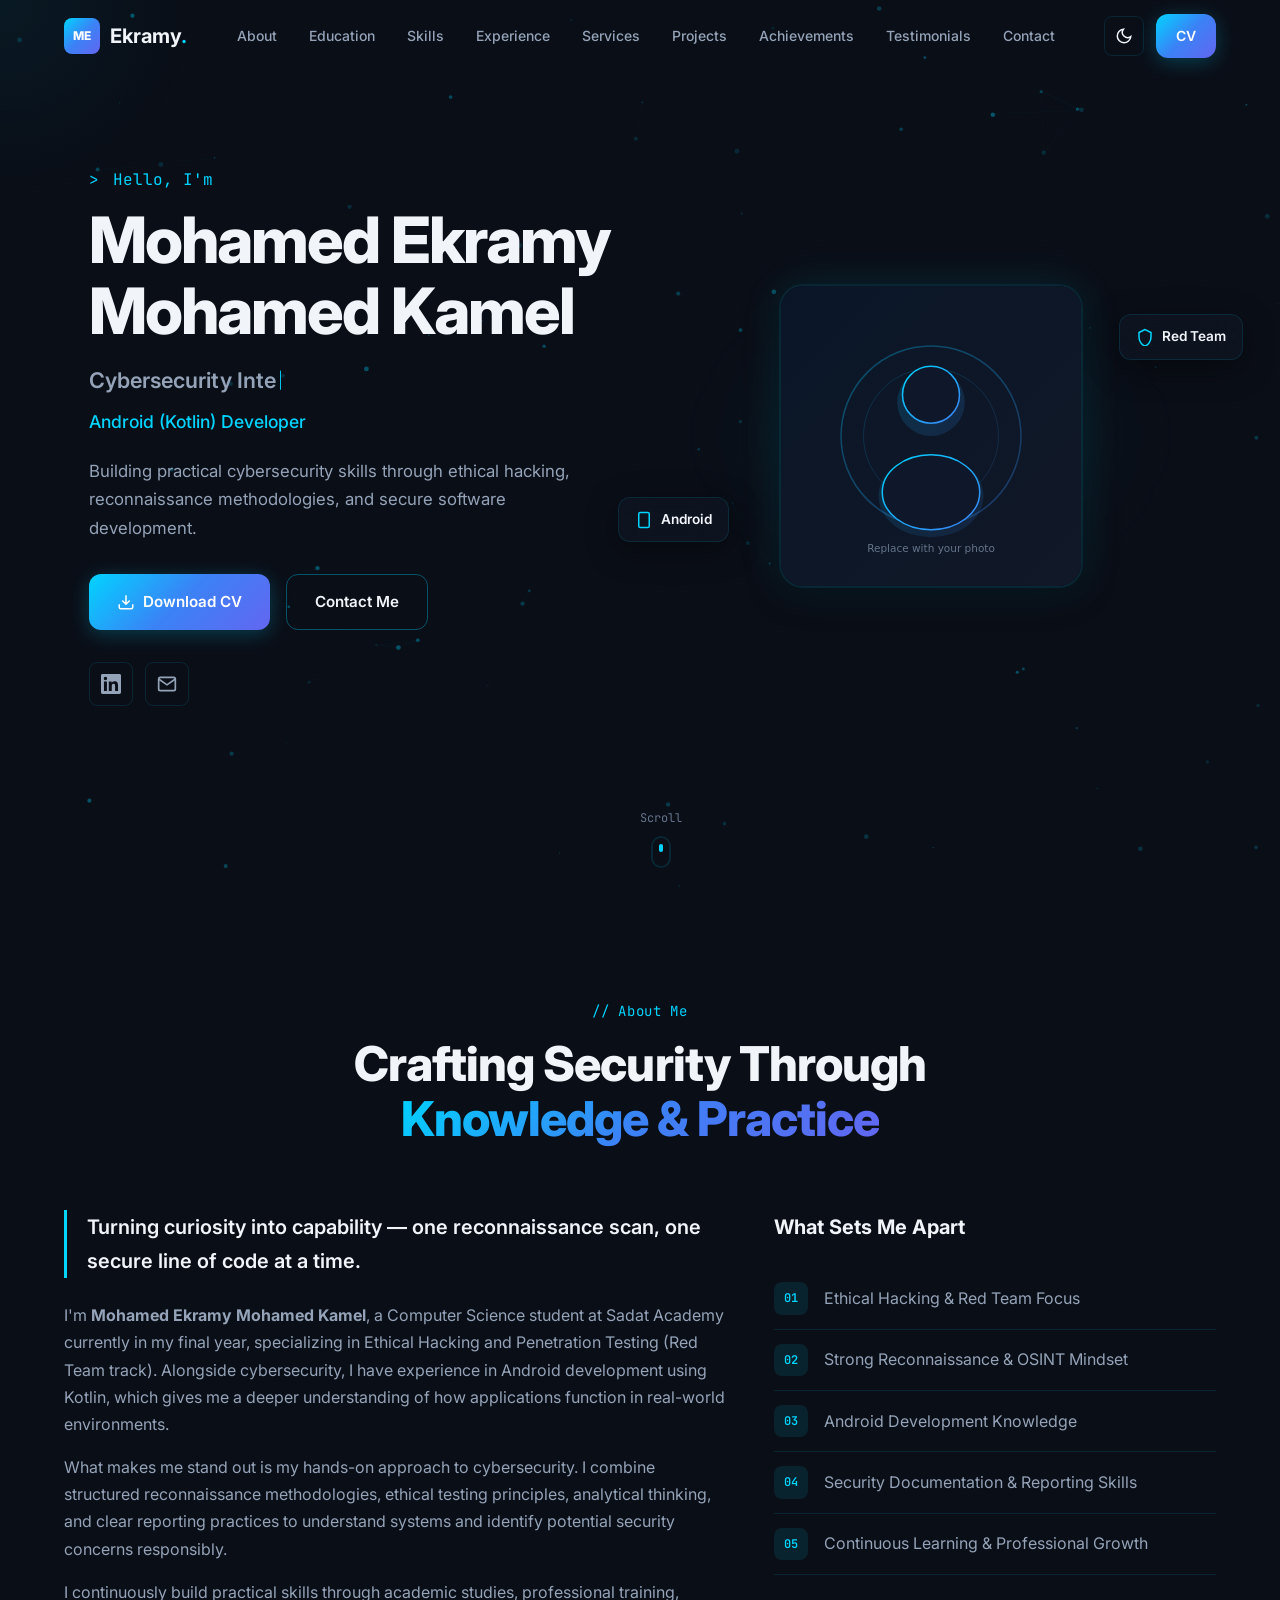
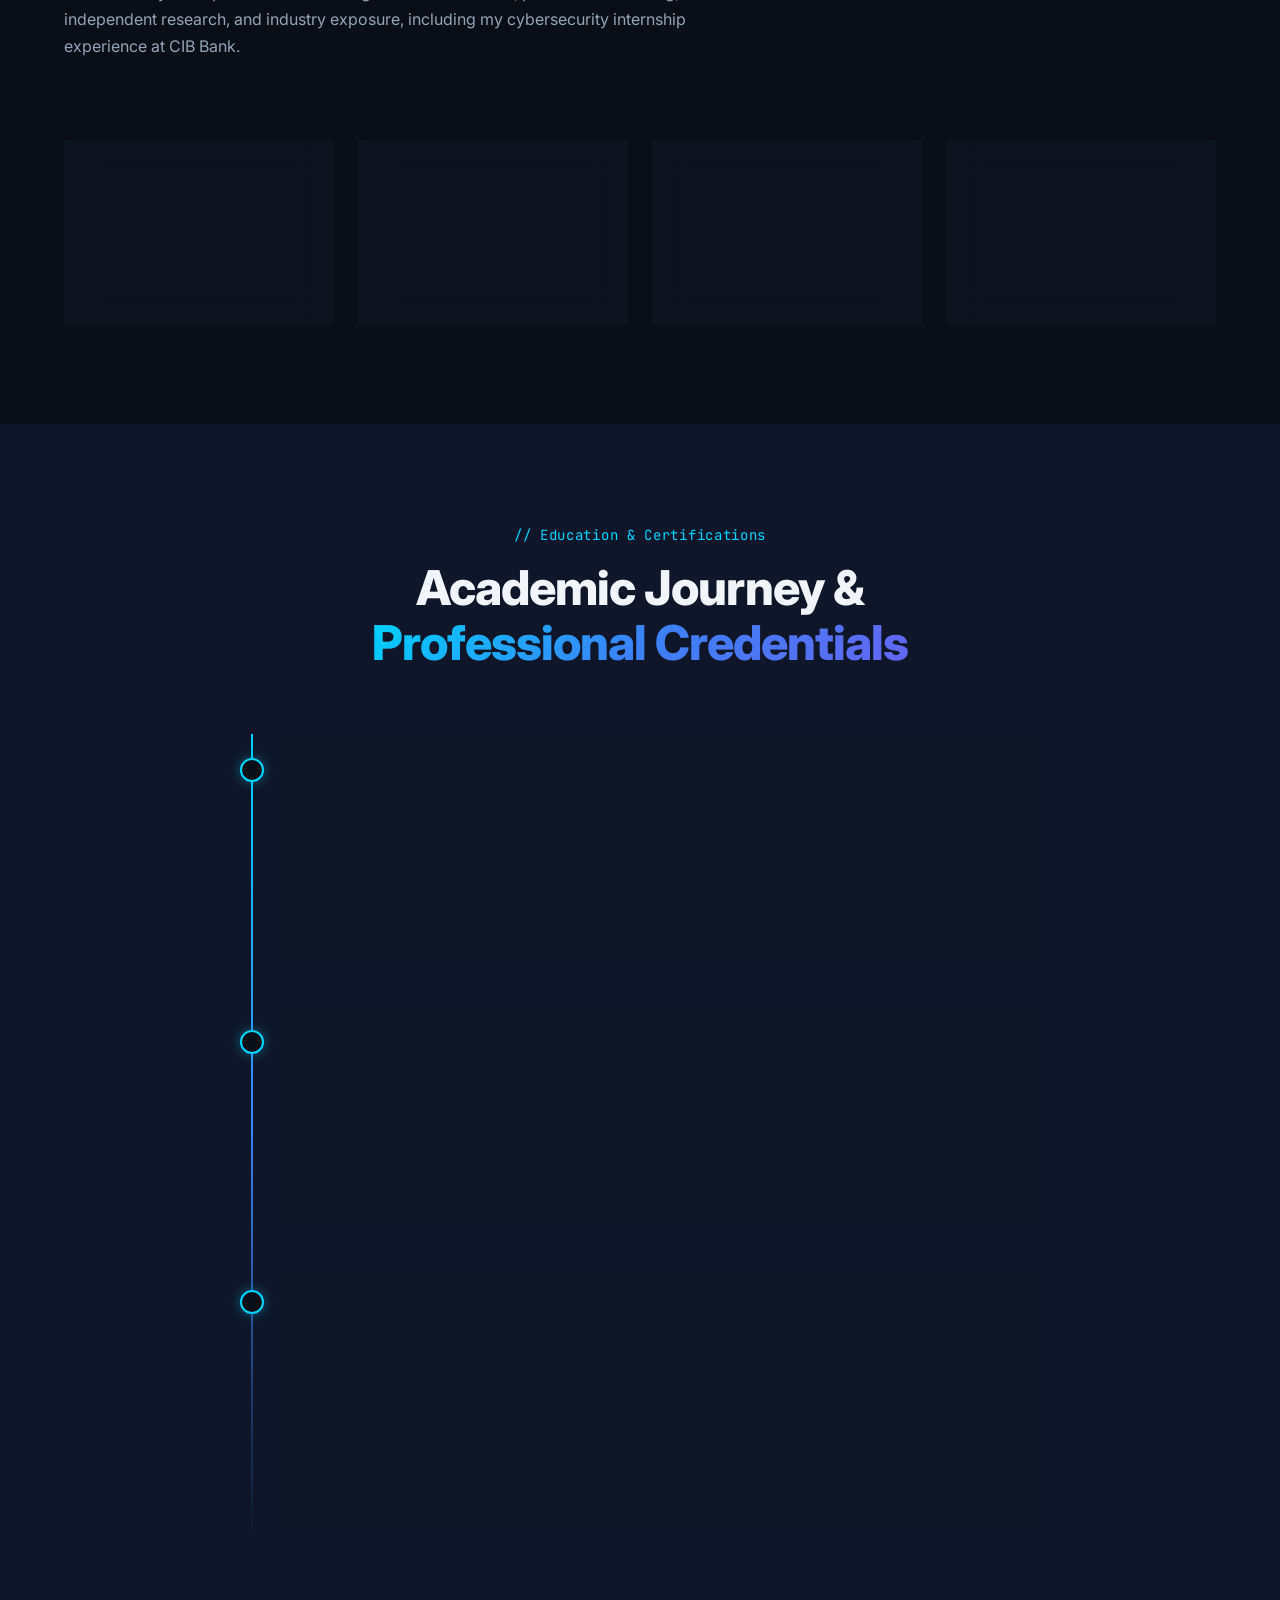
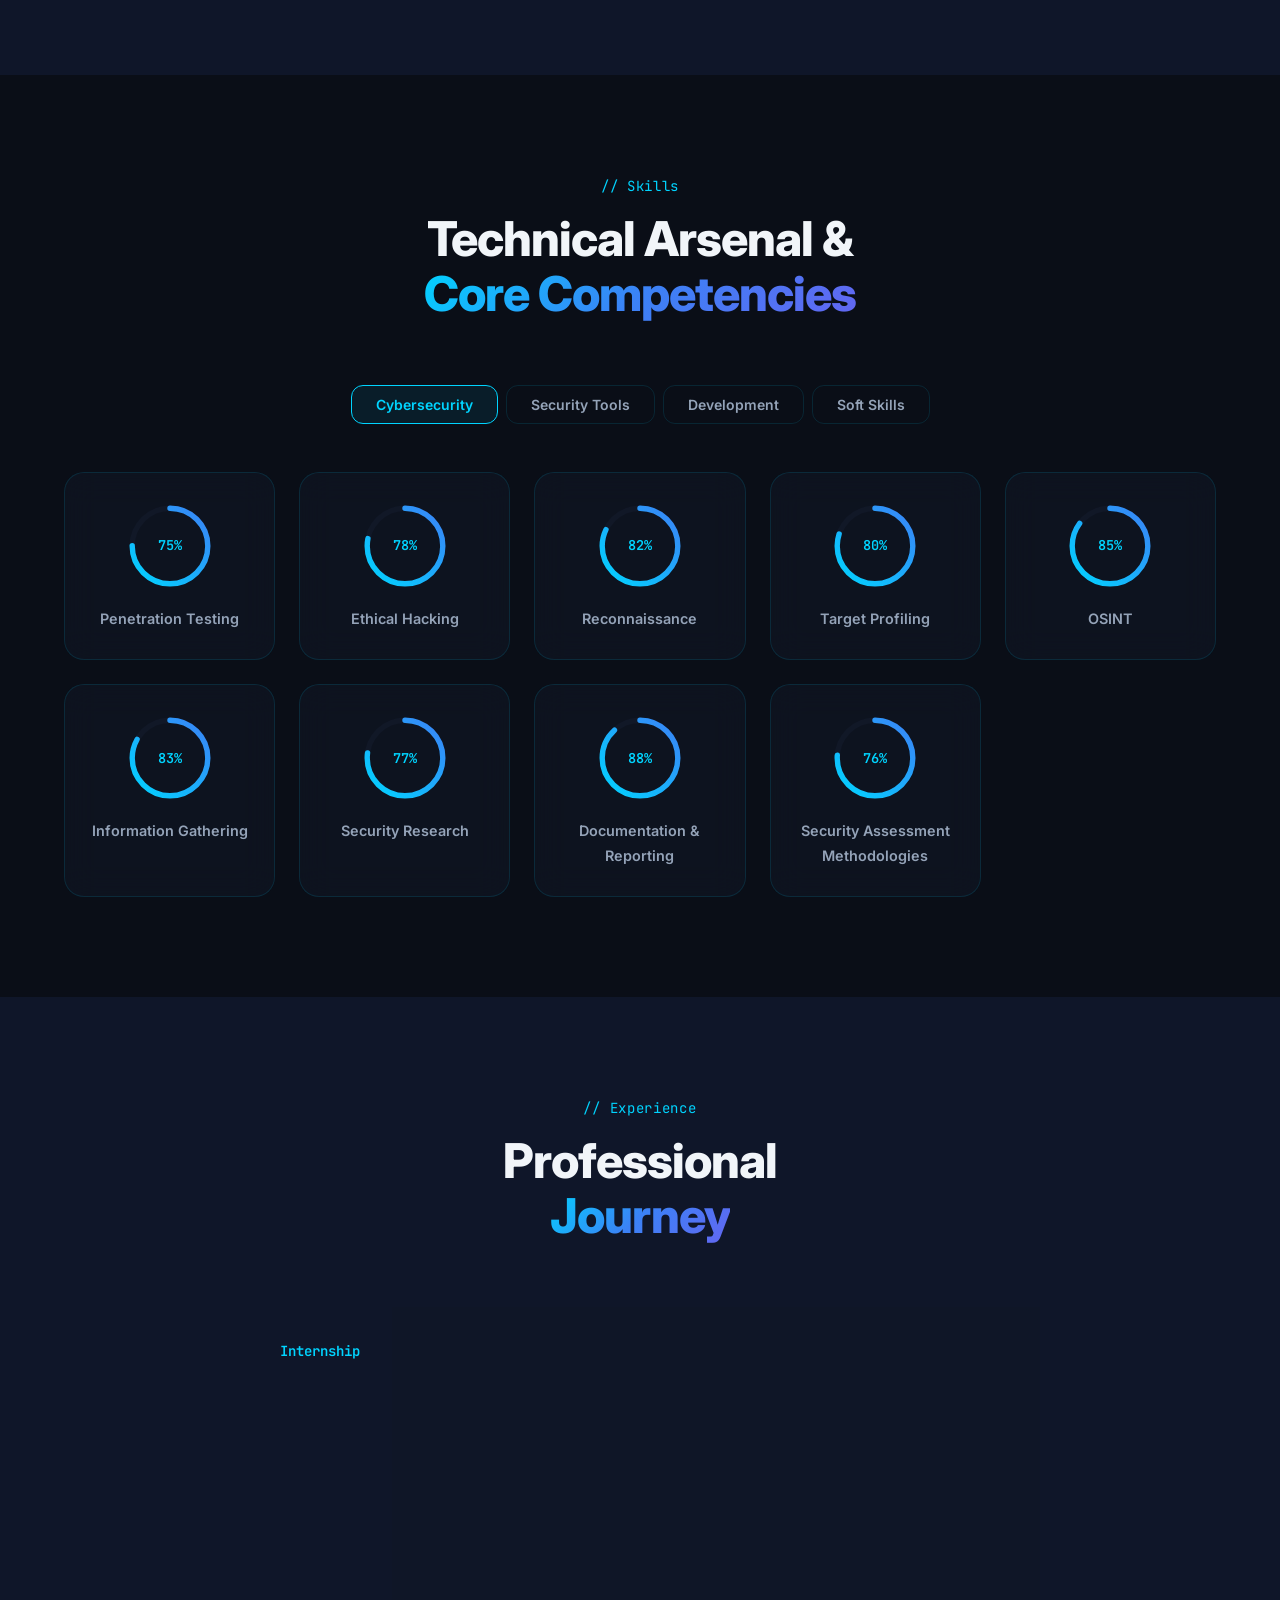
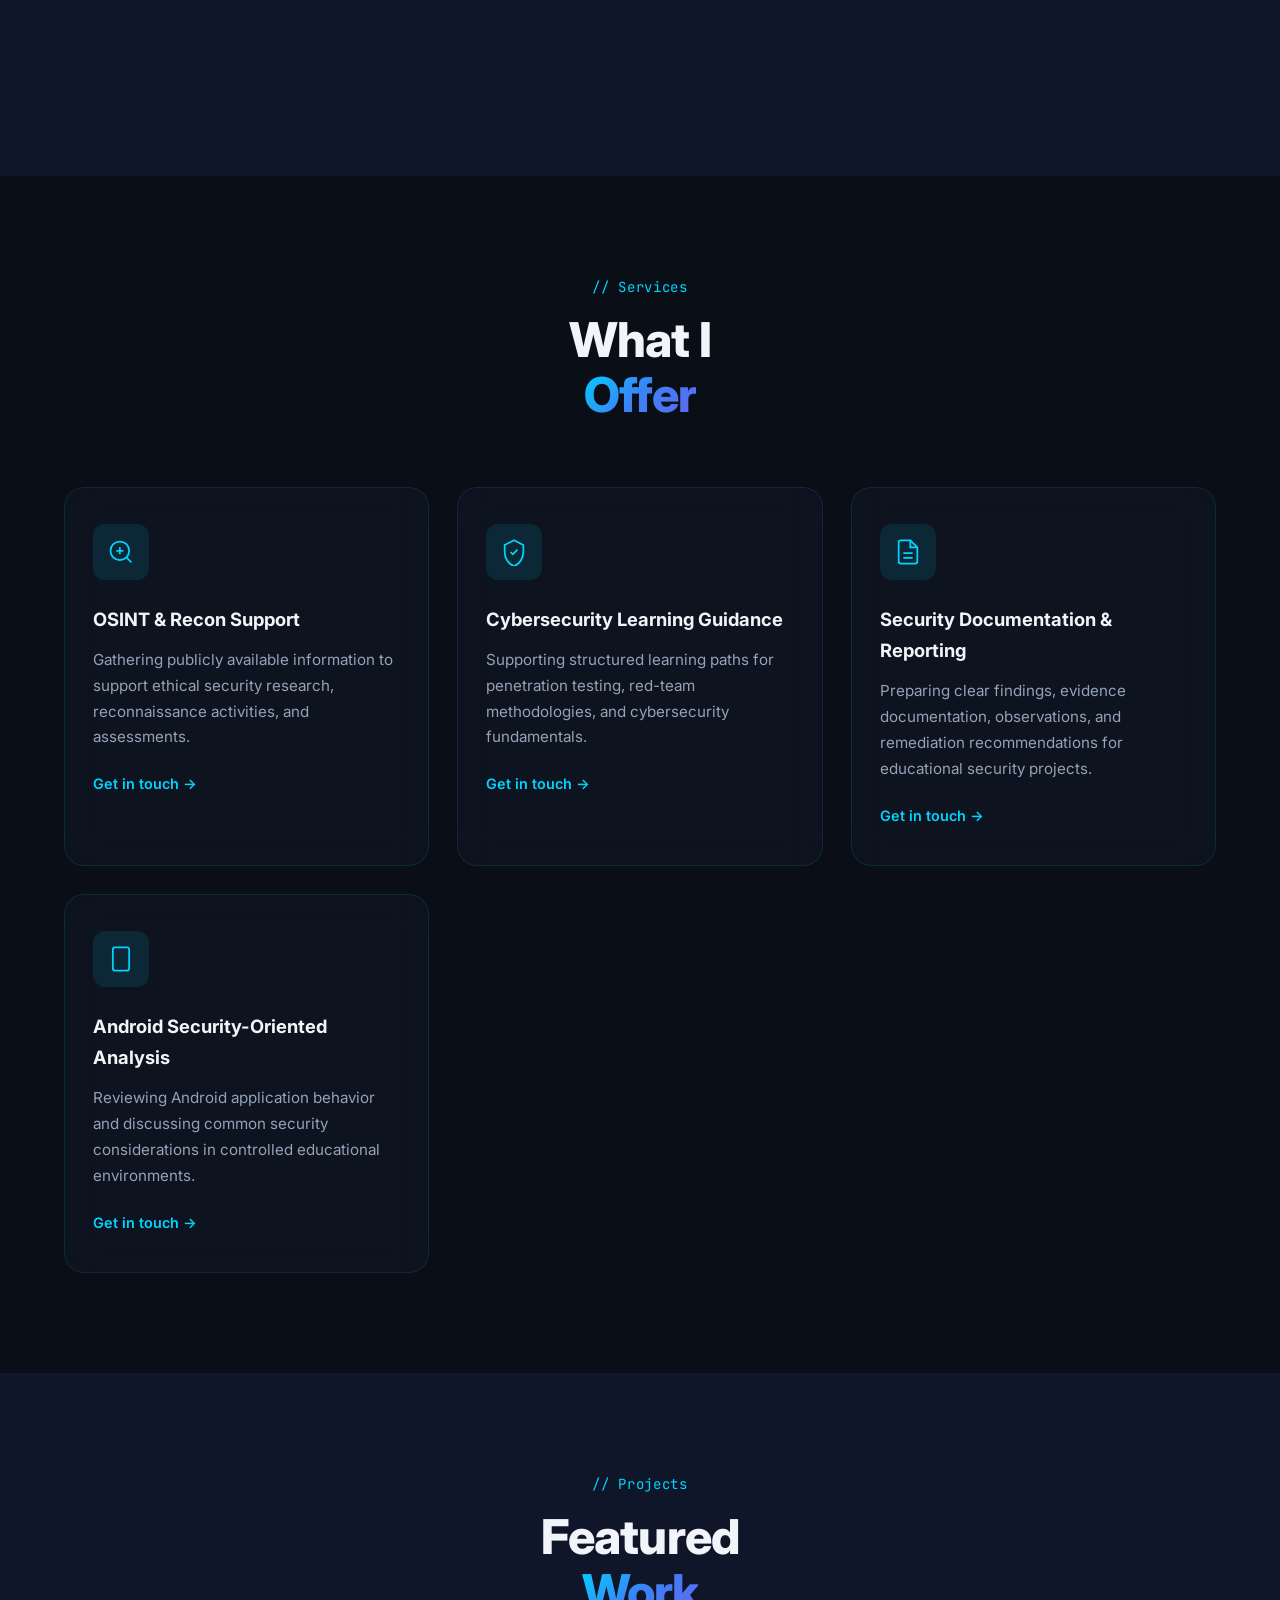
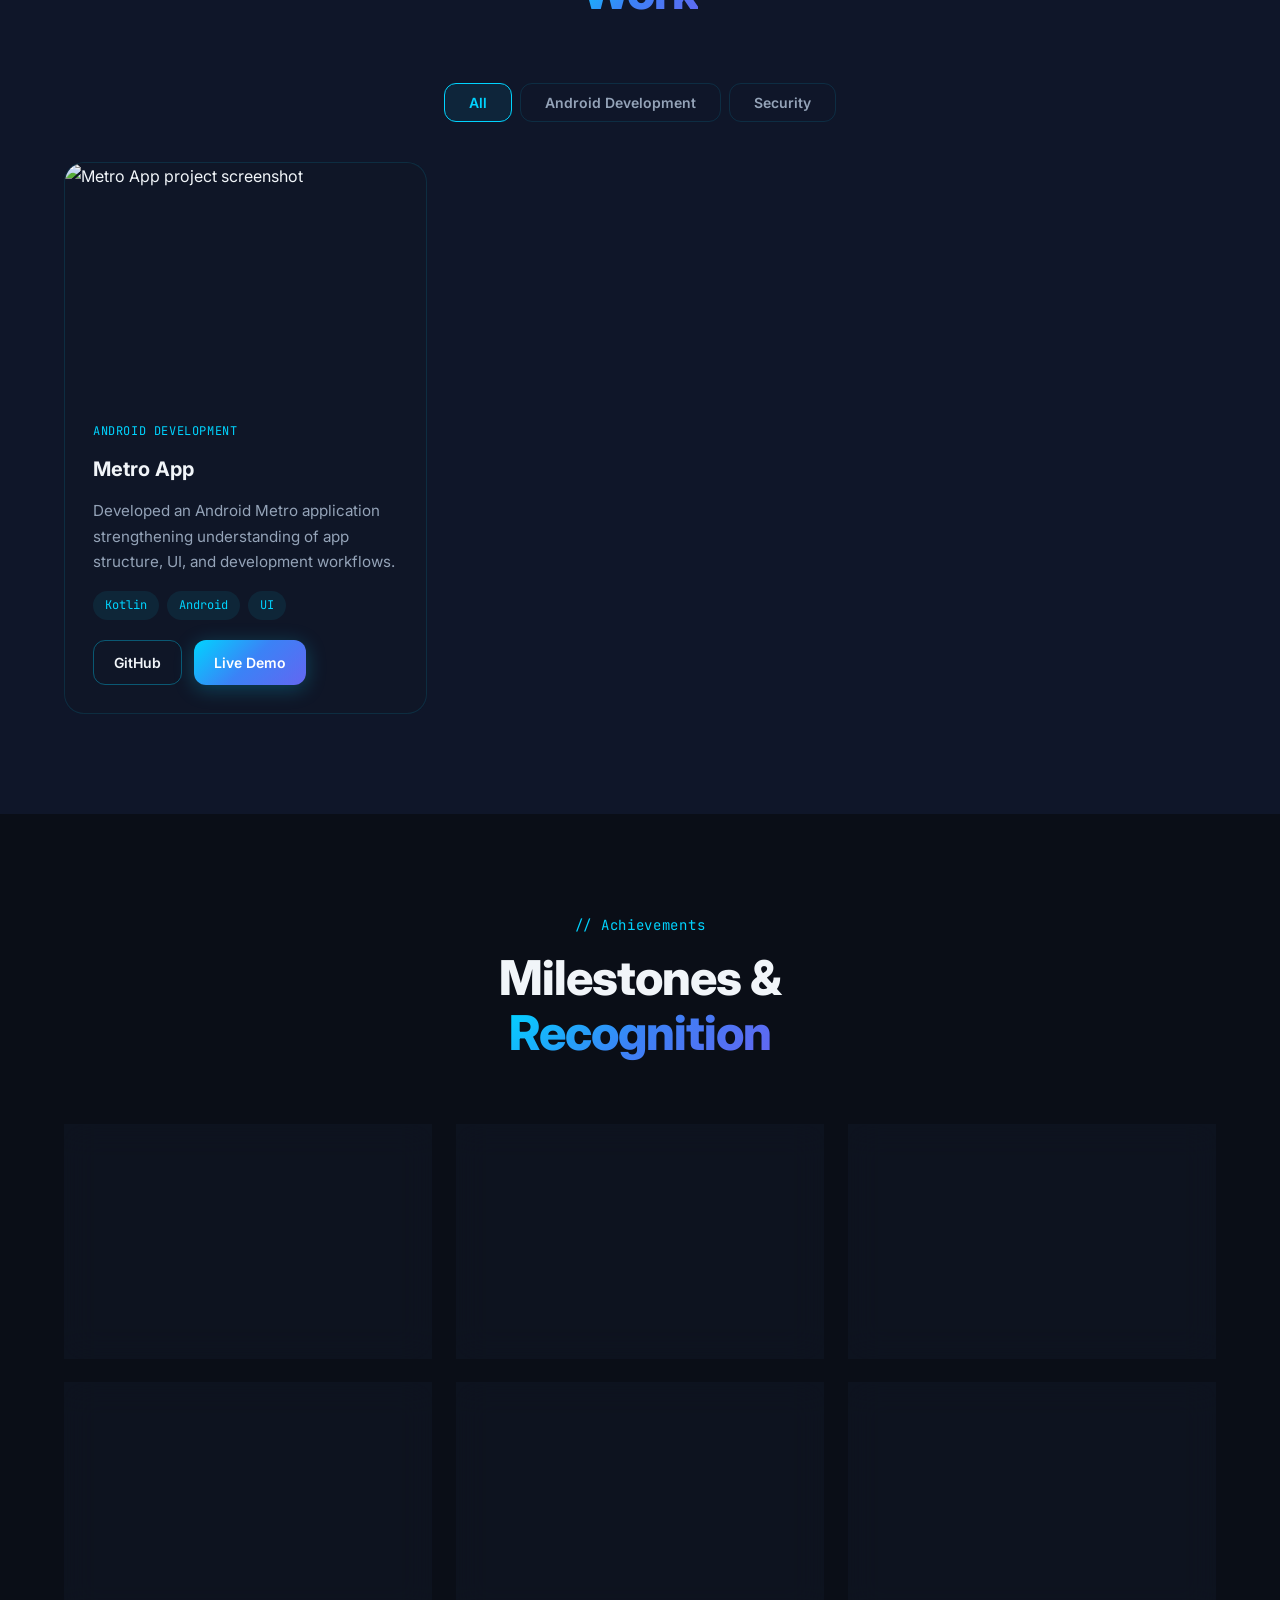
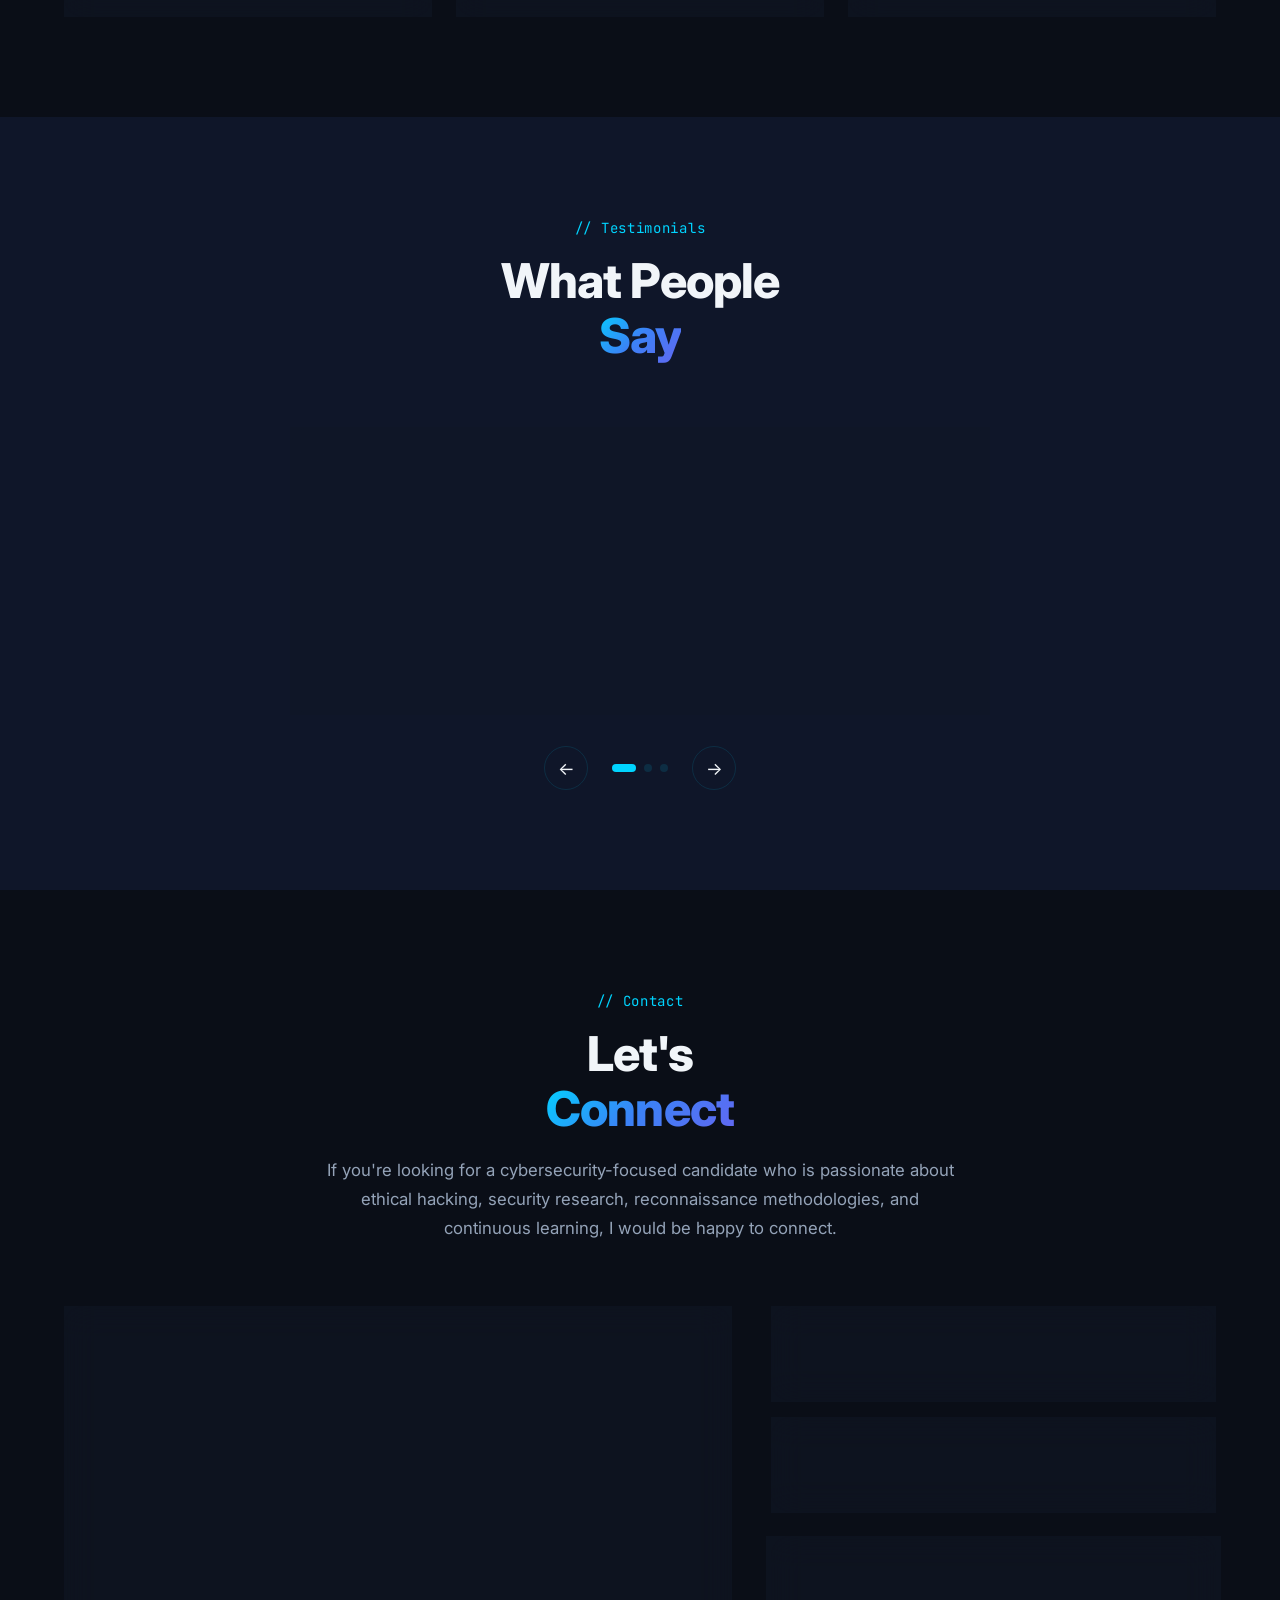
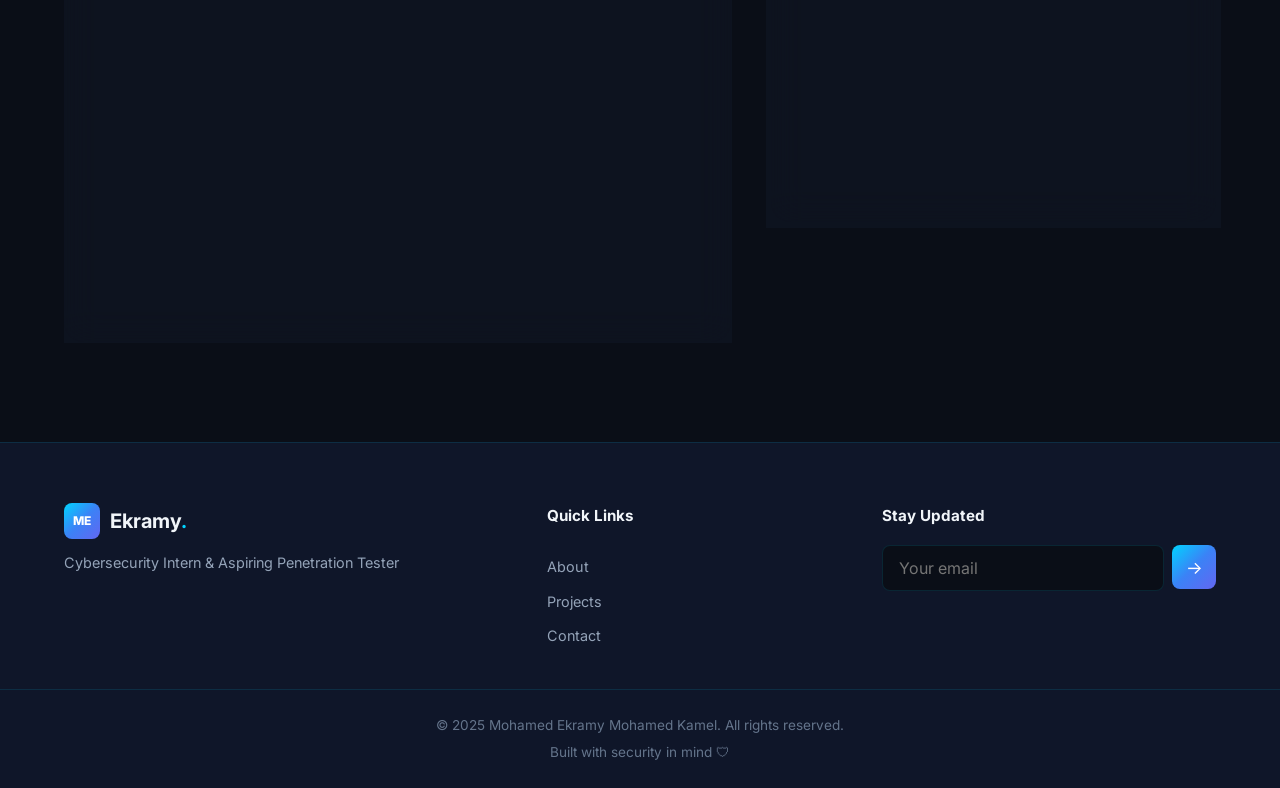
==== commit 39a514f1: "Update index.html" ====
--- a/index.html
+++ b/index.html
@@ -67,7 +67,7 @@
           <svg class="icon-sun" viewBox="0 0 24 24" fill="none" stroke="currentColor" stroke-width="2"><circle cx="12" cy="12" r="5"/><path d="M12 1v2M12 21v2M4.22 4.22l1.42 1.42M18.36 18.36l1.42 1.42M1 12h2M21 12h2M4.22 19.78l1.42-1.42M18.36 5.64l1.42-1.42"/></svg>
           <svg class="icon-moon" viewBox="0 0 24 24" fill="none" stroke="currentColor" stroke-width="2"><path d="M21 12.79A9 9 0 1111.21 3 7 7 0 0021 12.79z"/></svg>
         </button>
-        <a href="./Mohamed-Ekramy-CV.pdf" download>
+        <a href="./Mohamed-Ekramy-CV.pdf"class="btn btn-sm btn-primary nav-cv" download>CV</a>
       </div>
     </nav>
   </header>
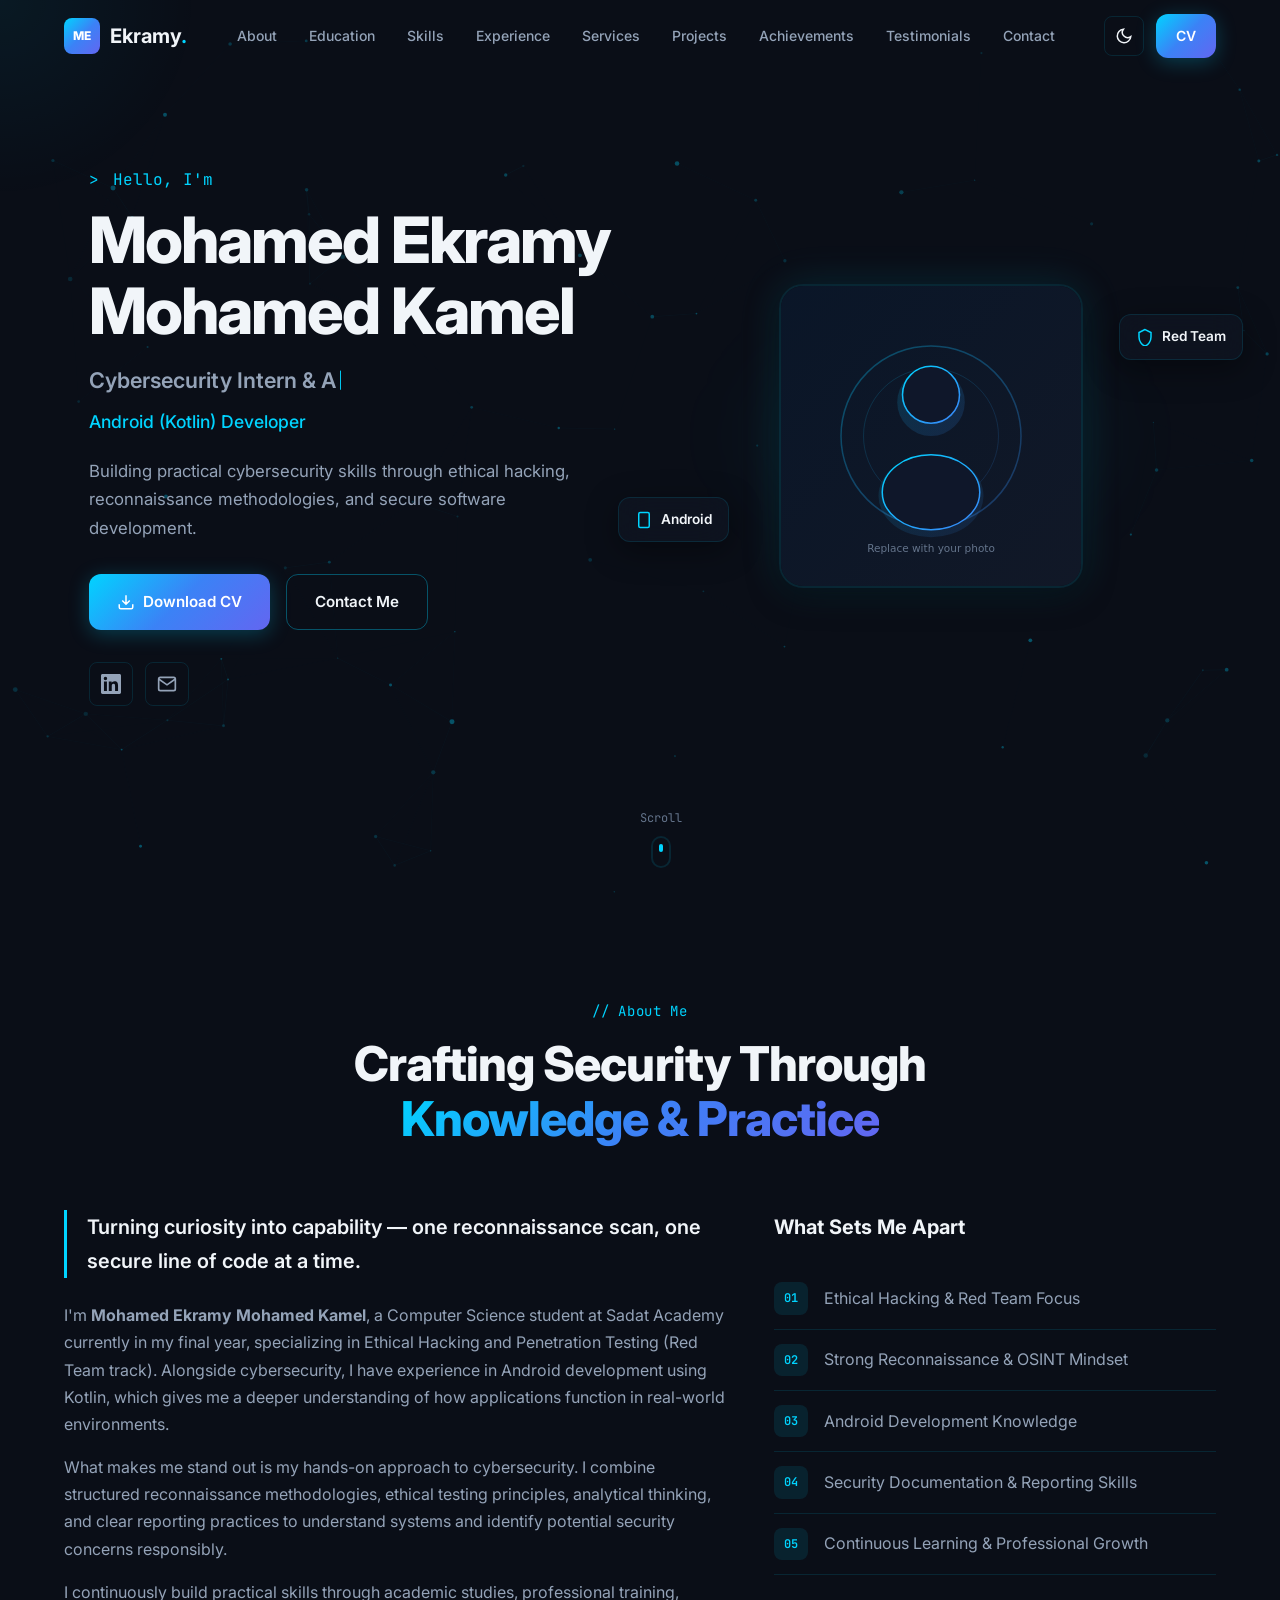
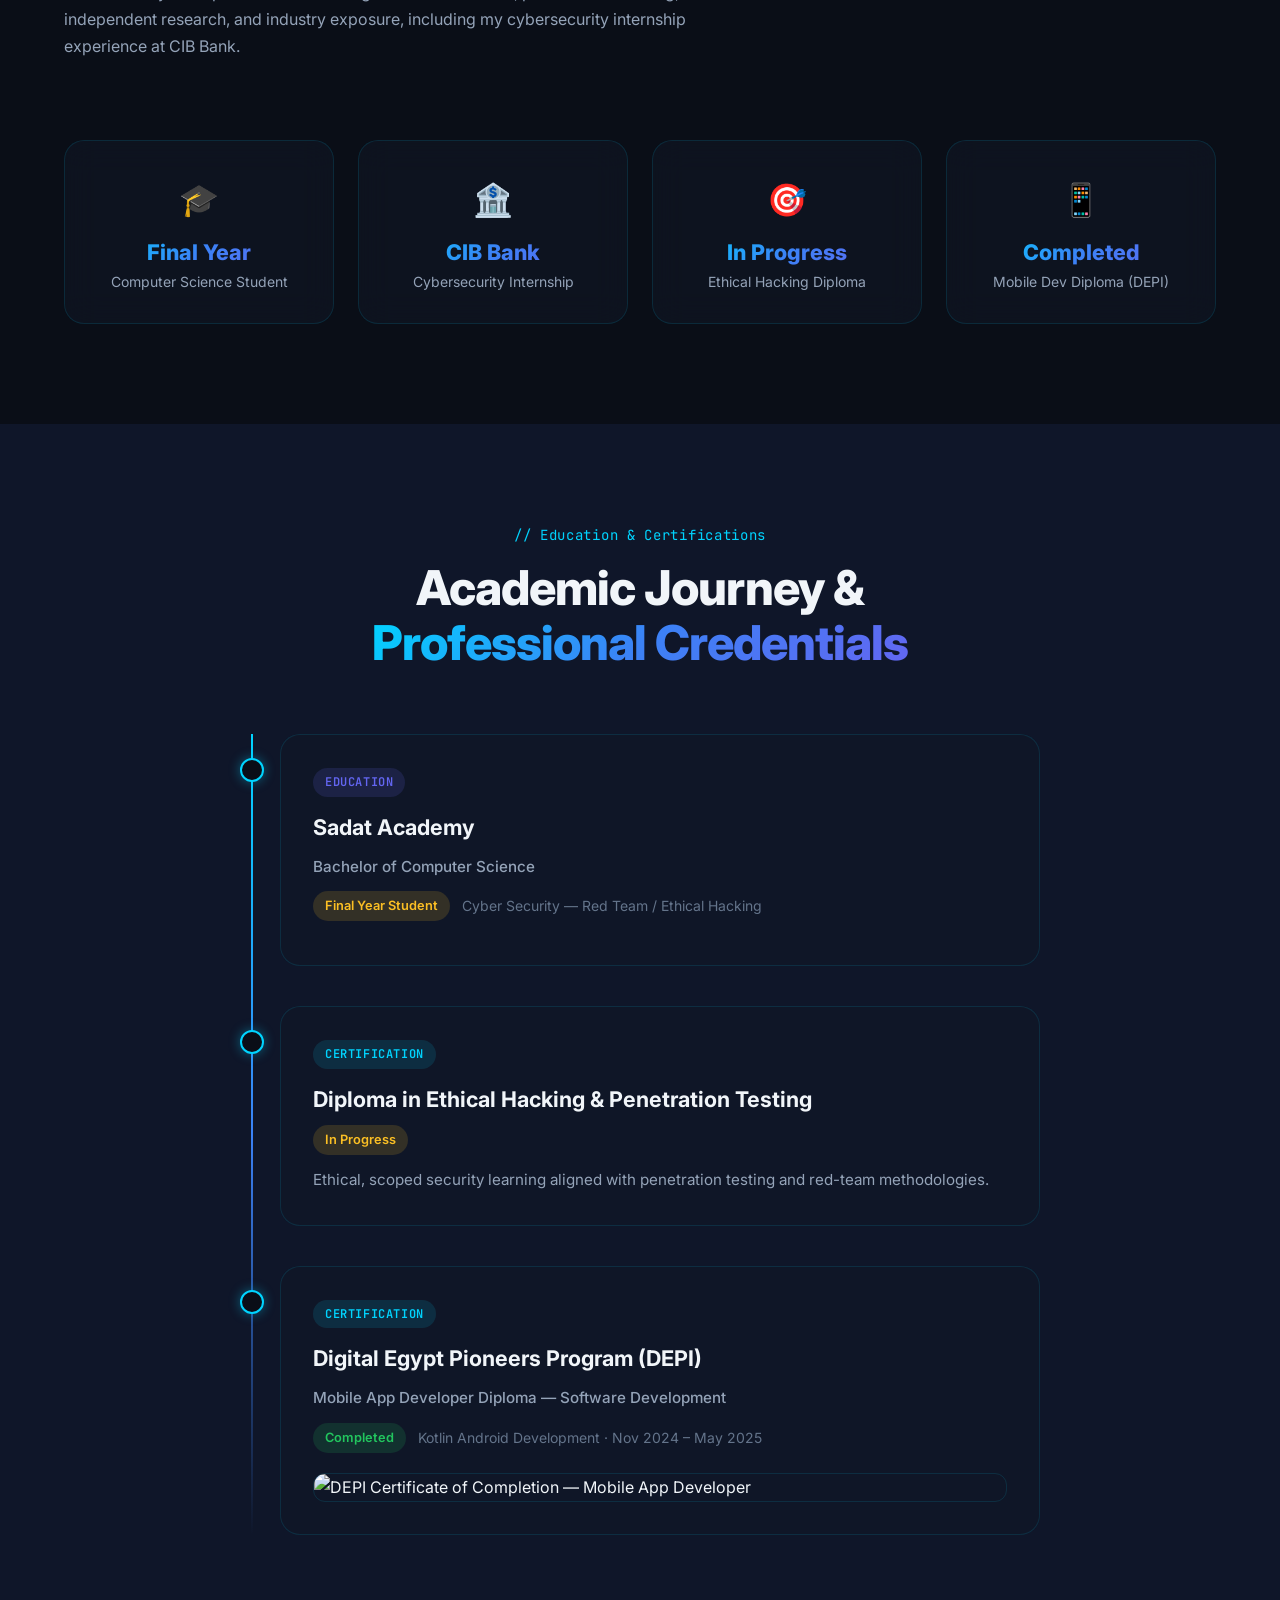
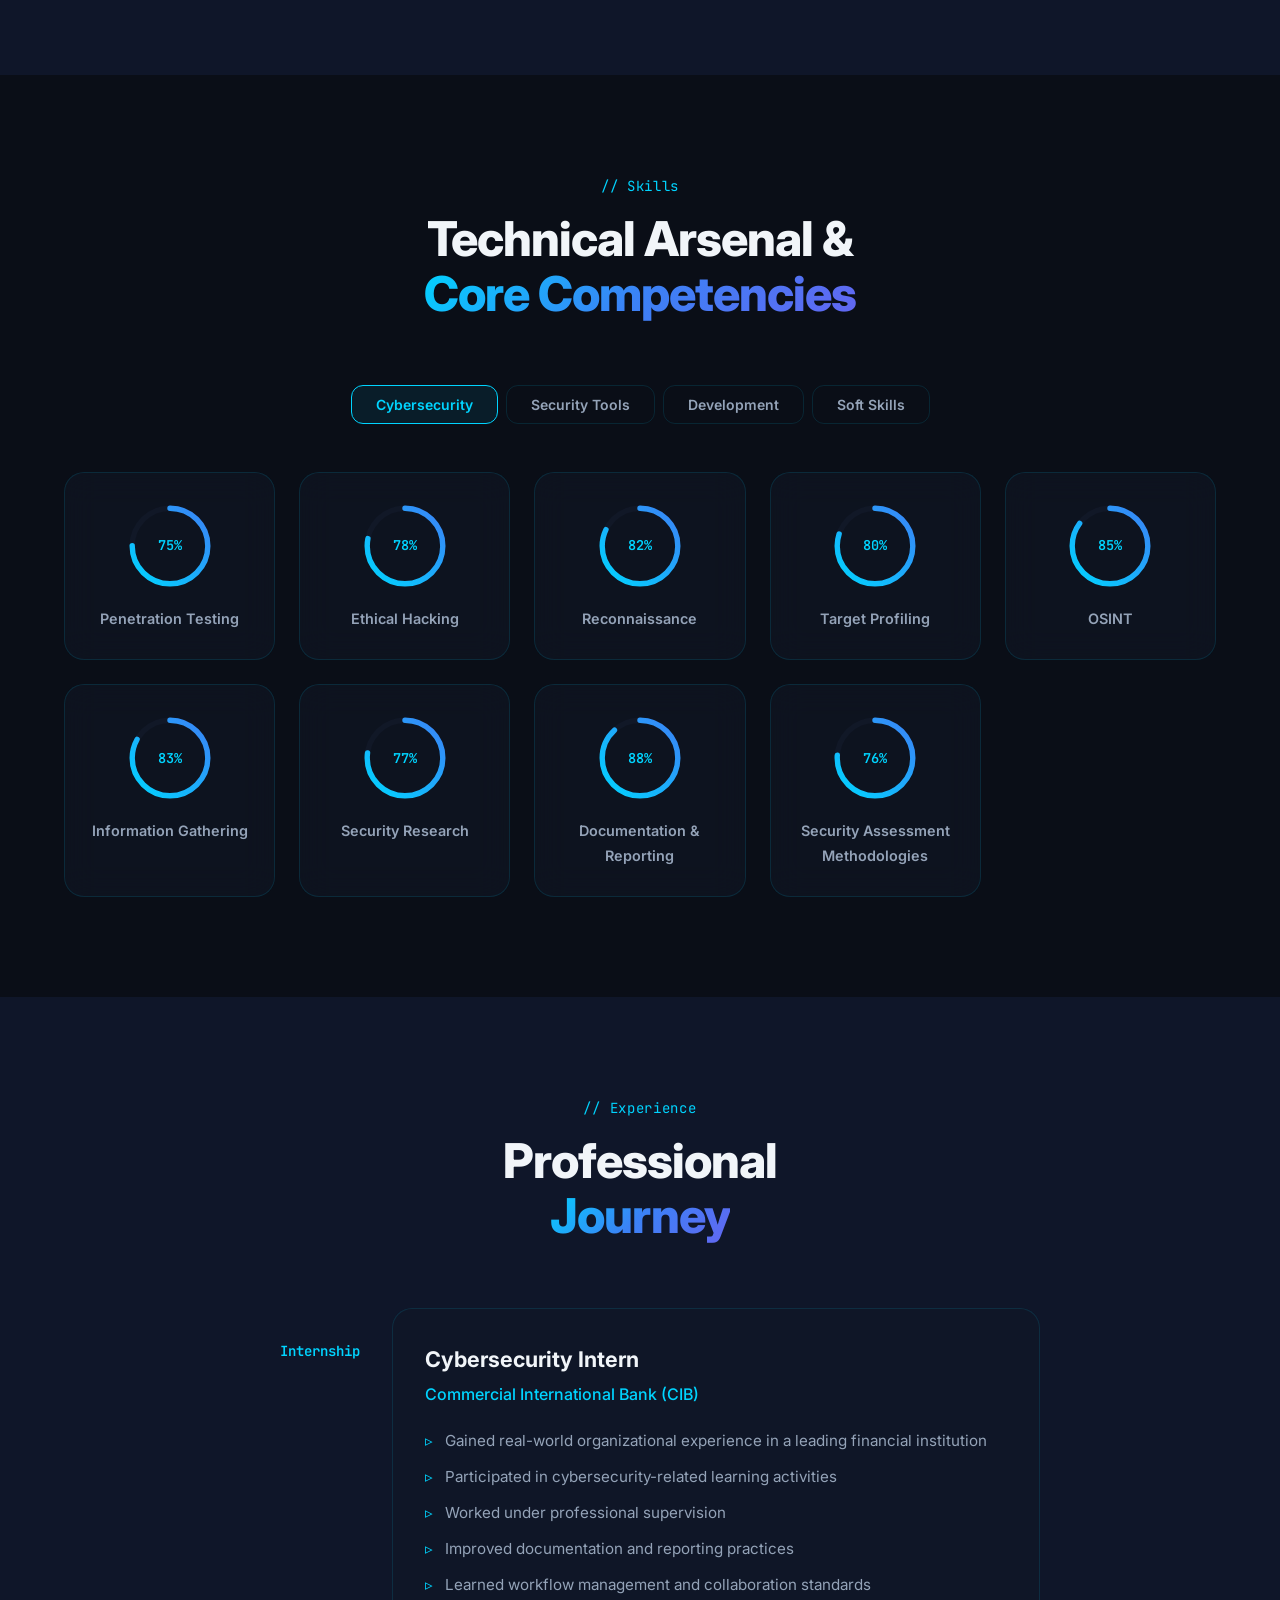
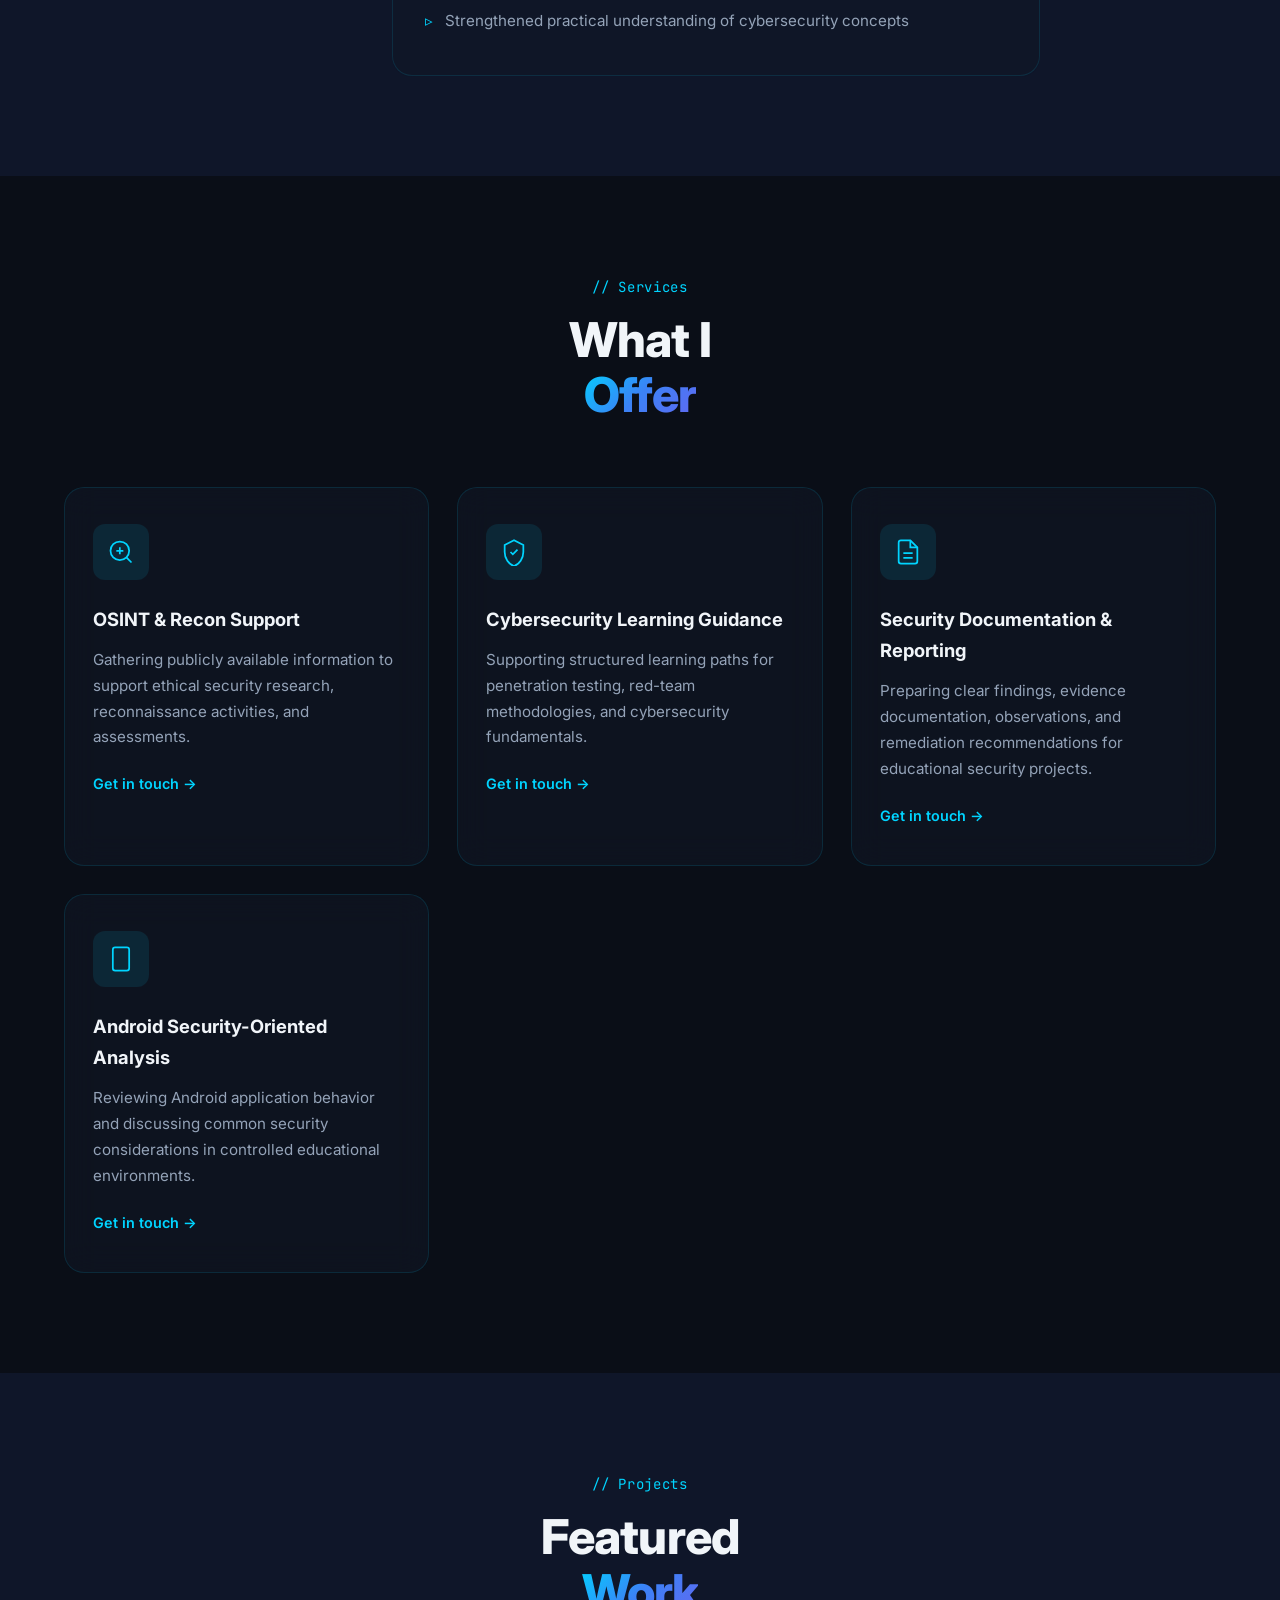
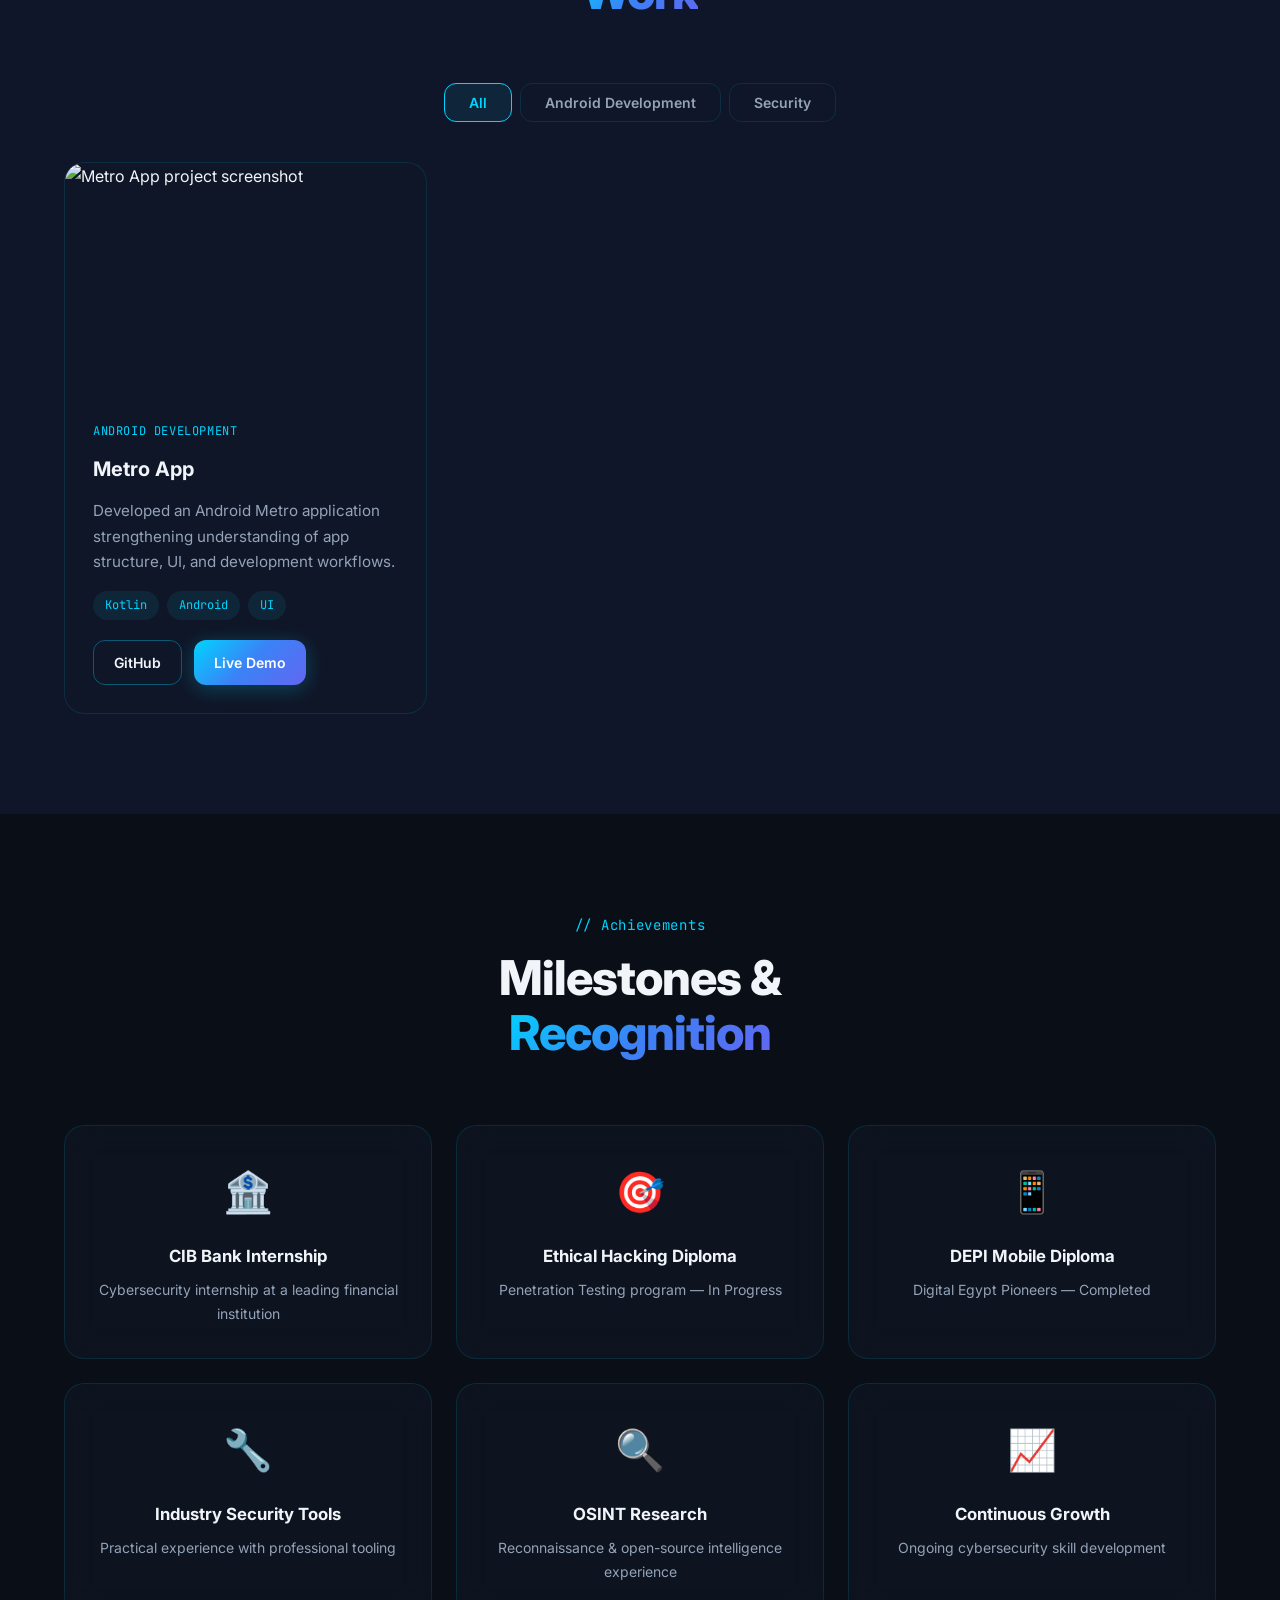
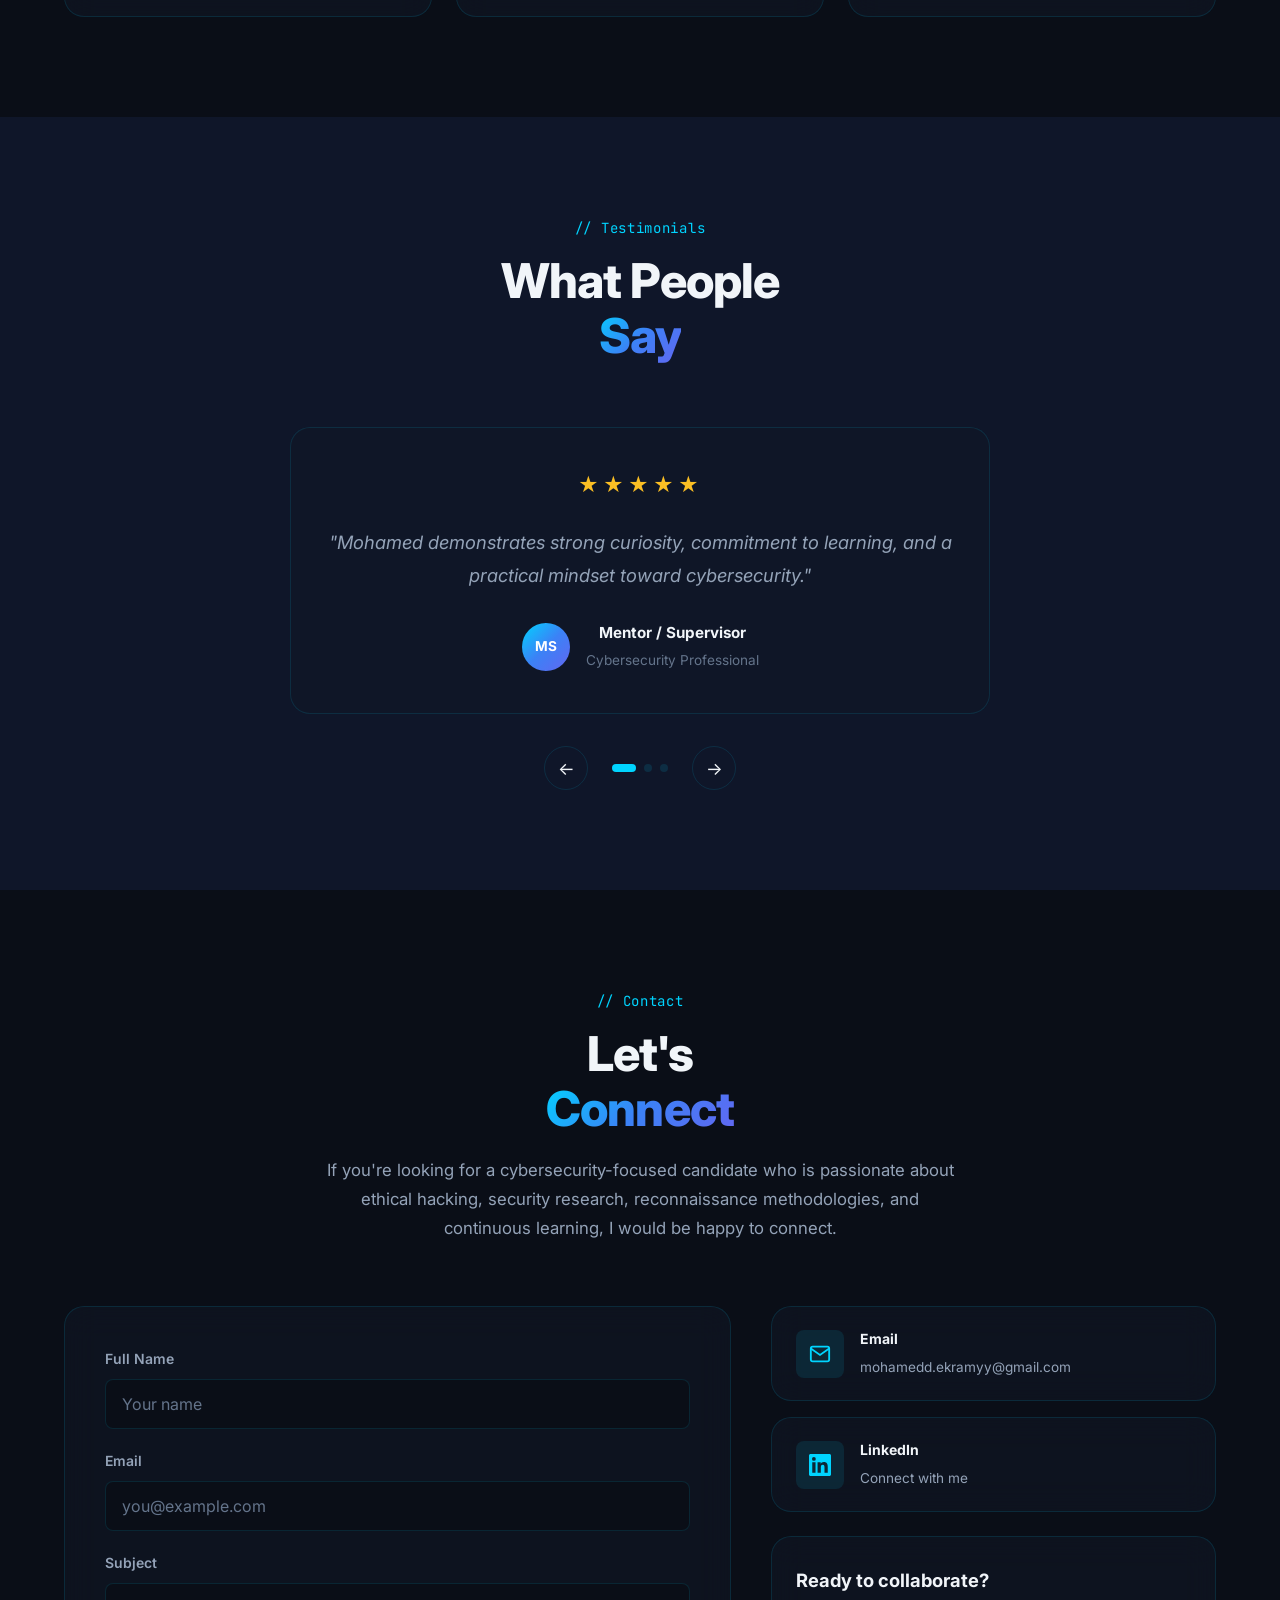
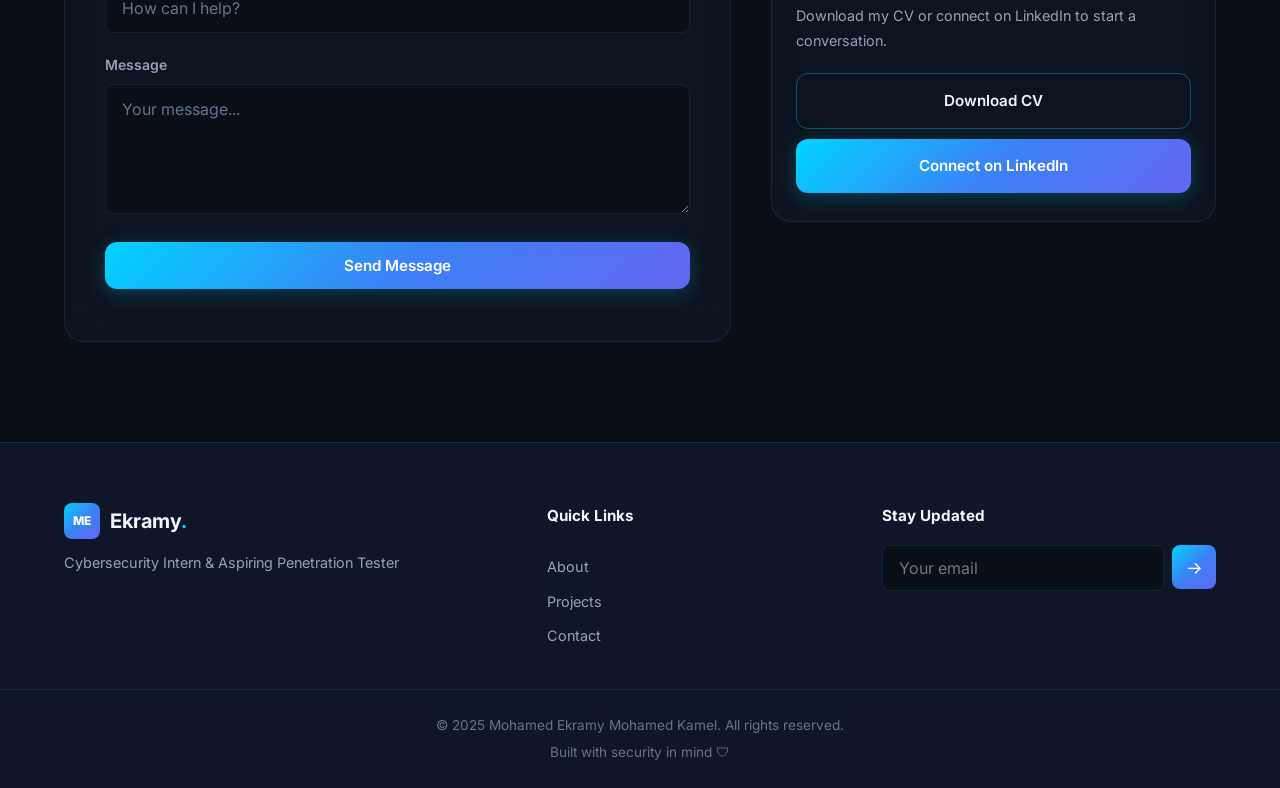
==== commit 04ab260a: "Update index.html" ====
--- a/index.html
+++ b/index.html
@@ -67,7 +67,7 @@
           <svg class="icon-sun" viewBox="0 0 24 24" fill="none" stroke="currentColor" stroke-width="2"><circle cx="12" cy="12" r="5"/><path d="M12 1v2M12 21v2M4.22 4.22l1.42 1.42M18.36 18.36l1.42 1.42M1 12h2M21 12h2M4.22 19.78l1.42-1.42M18.36 5.64l1.42-1.42"/></svg>
           <svg class="icon-moon" viewBox="0 0 24 24" fill="none" stroke="currentColor" stroke-width="2"><path d="M21 12.79A9 9 0 1111.21 3 7 7 0 0021 12.79z"/></svg>
         </button>
-        <a href="./Mohamed-Ekramy-CV.pdf"class="btn btn-sm btn-primary nav-cv" download>CV</a>
+        <a href="Mohamed-Ekramy-CV.pdf" class="btn btn-sm btn-primary nav-cv" download>CV</a>
       </div>
     </nav>
   </header>
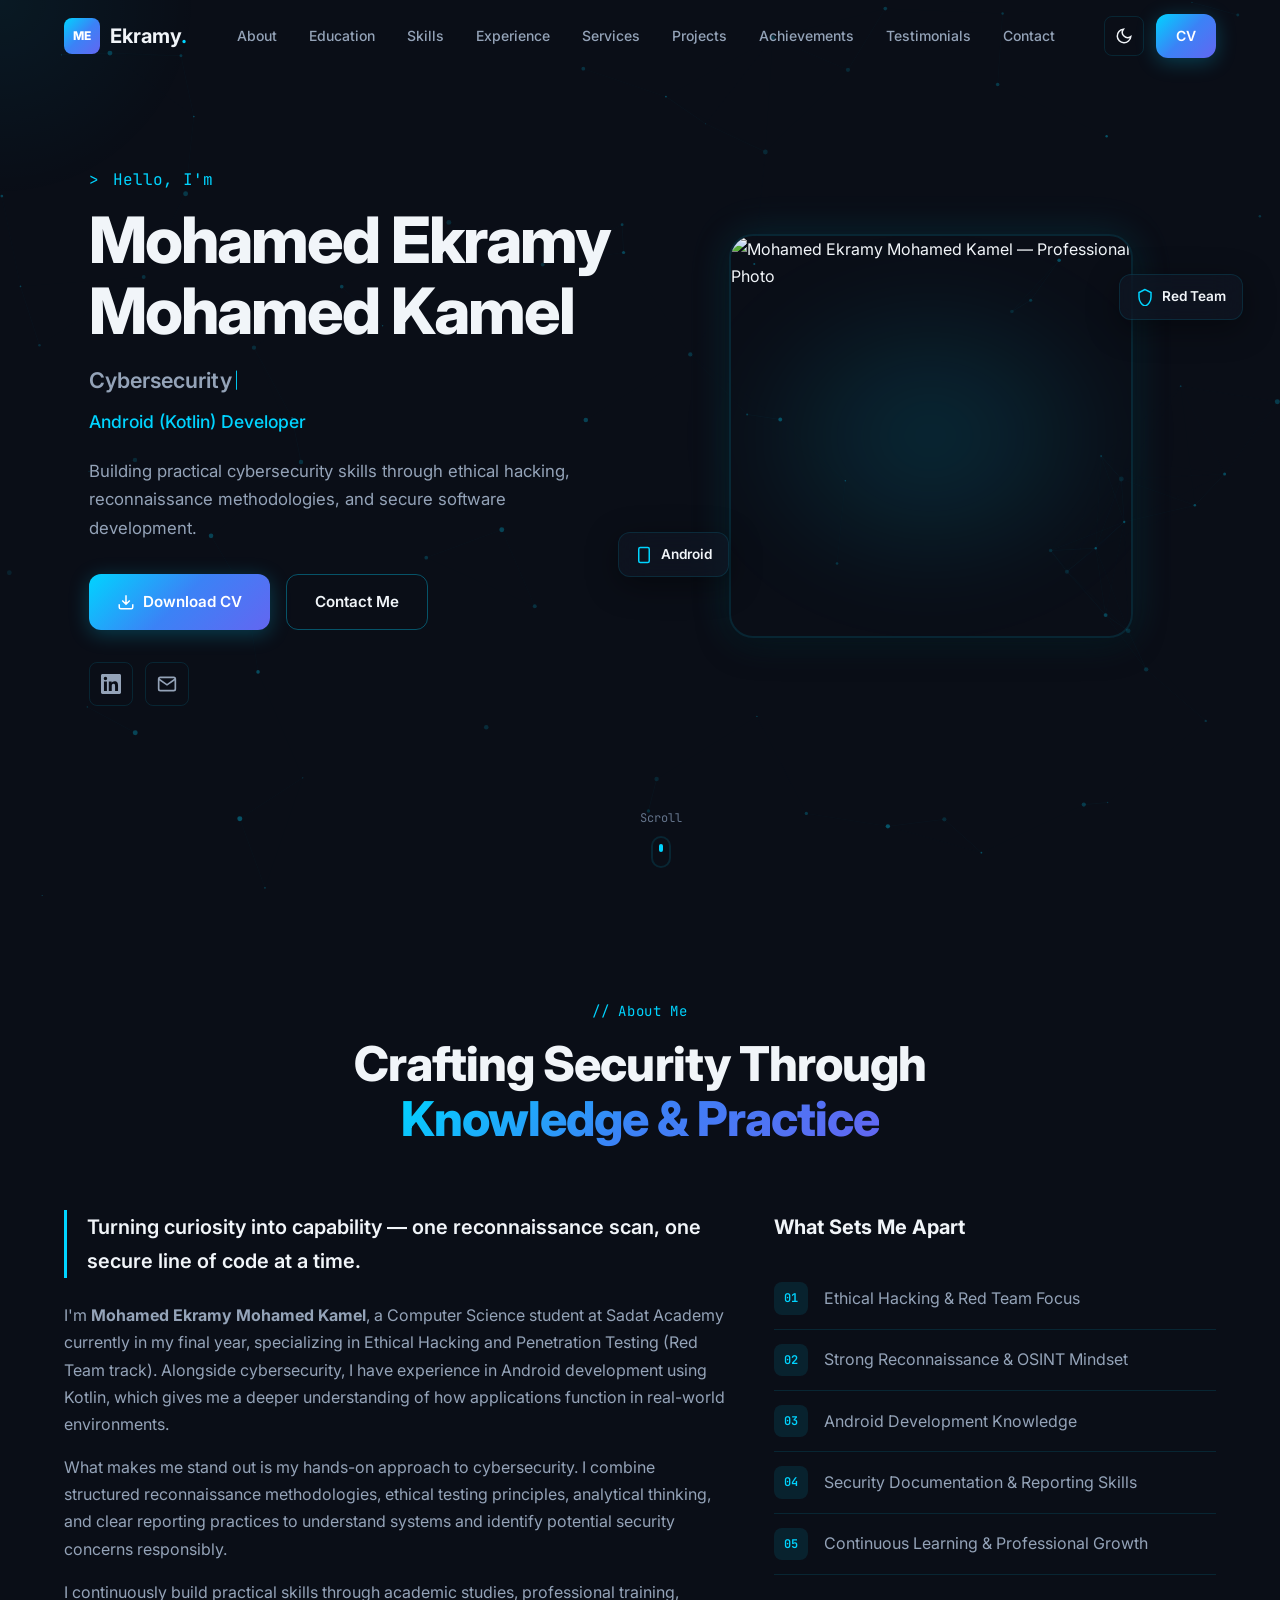
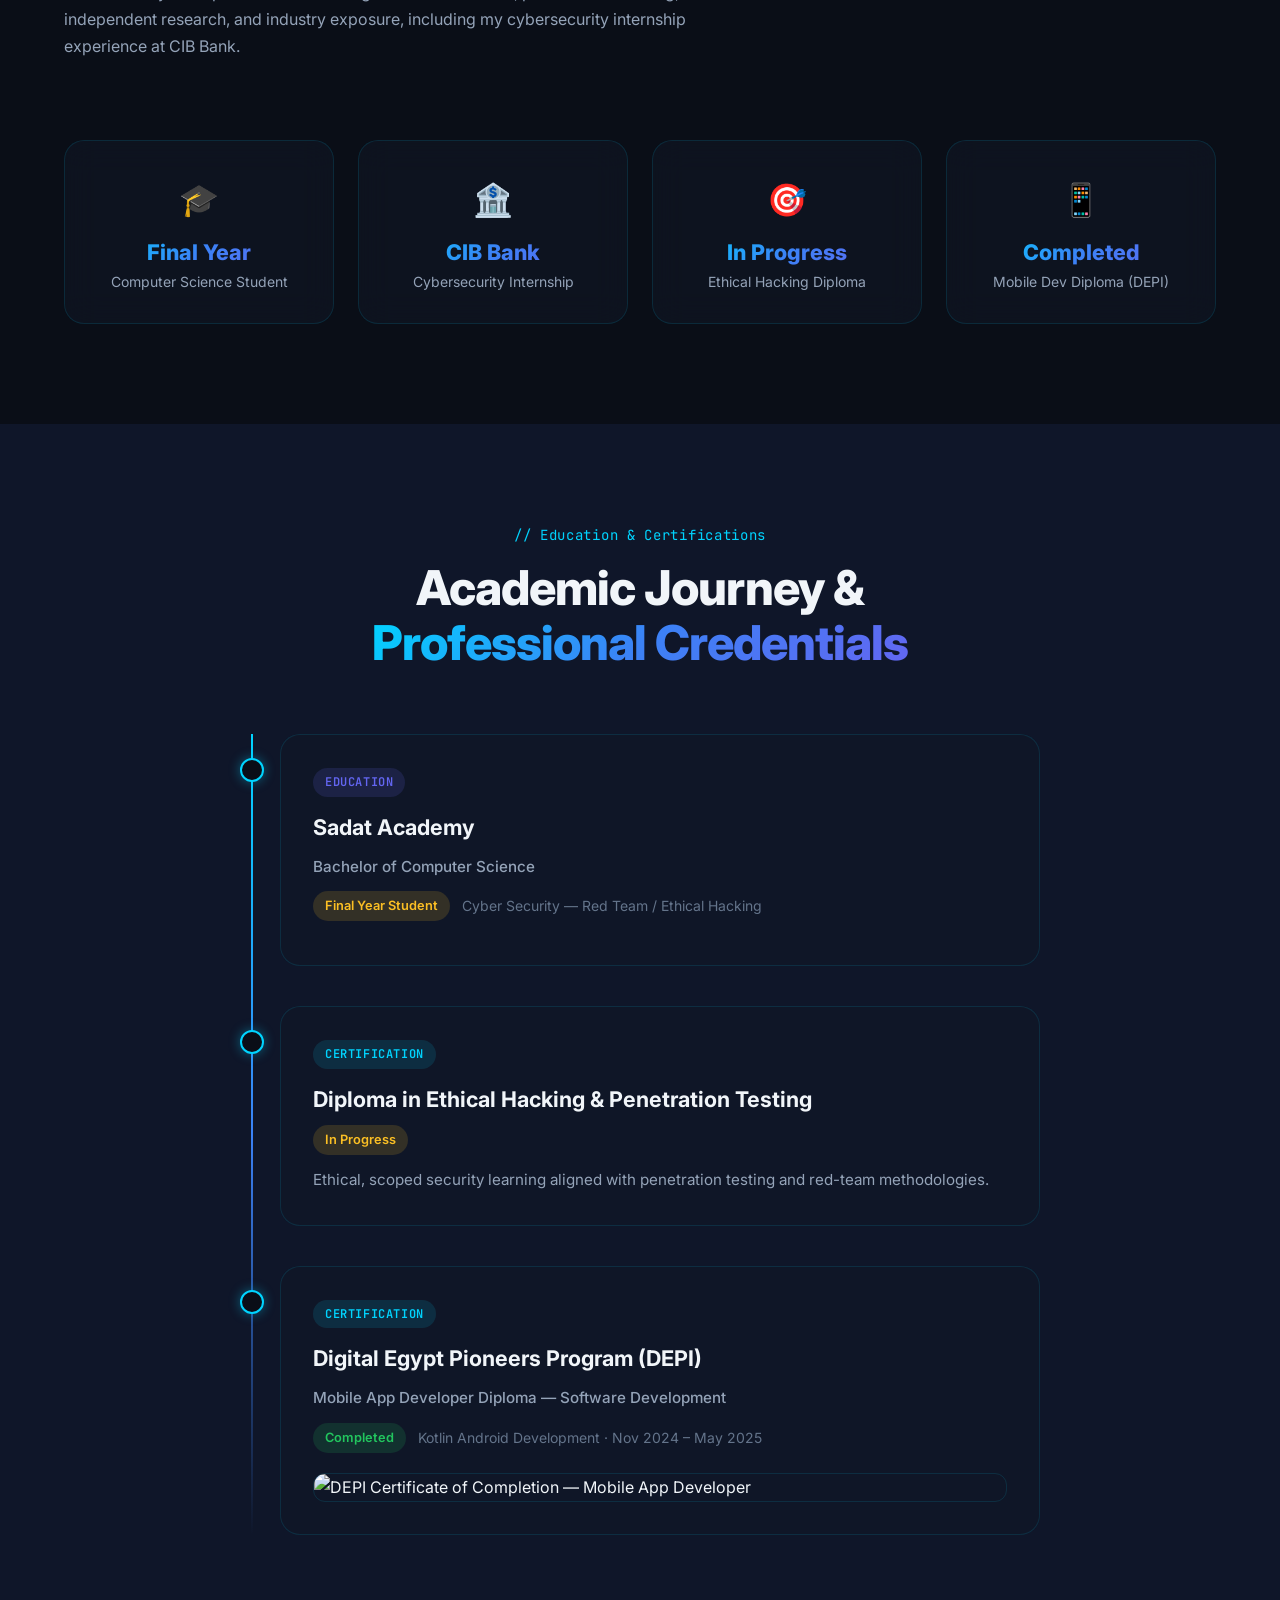
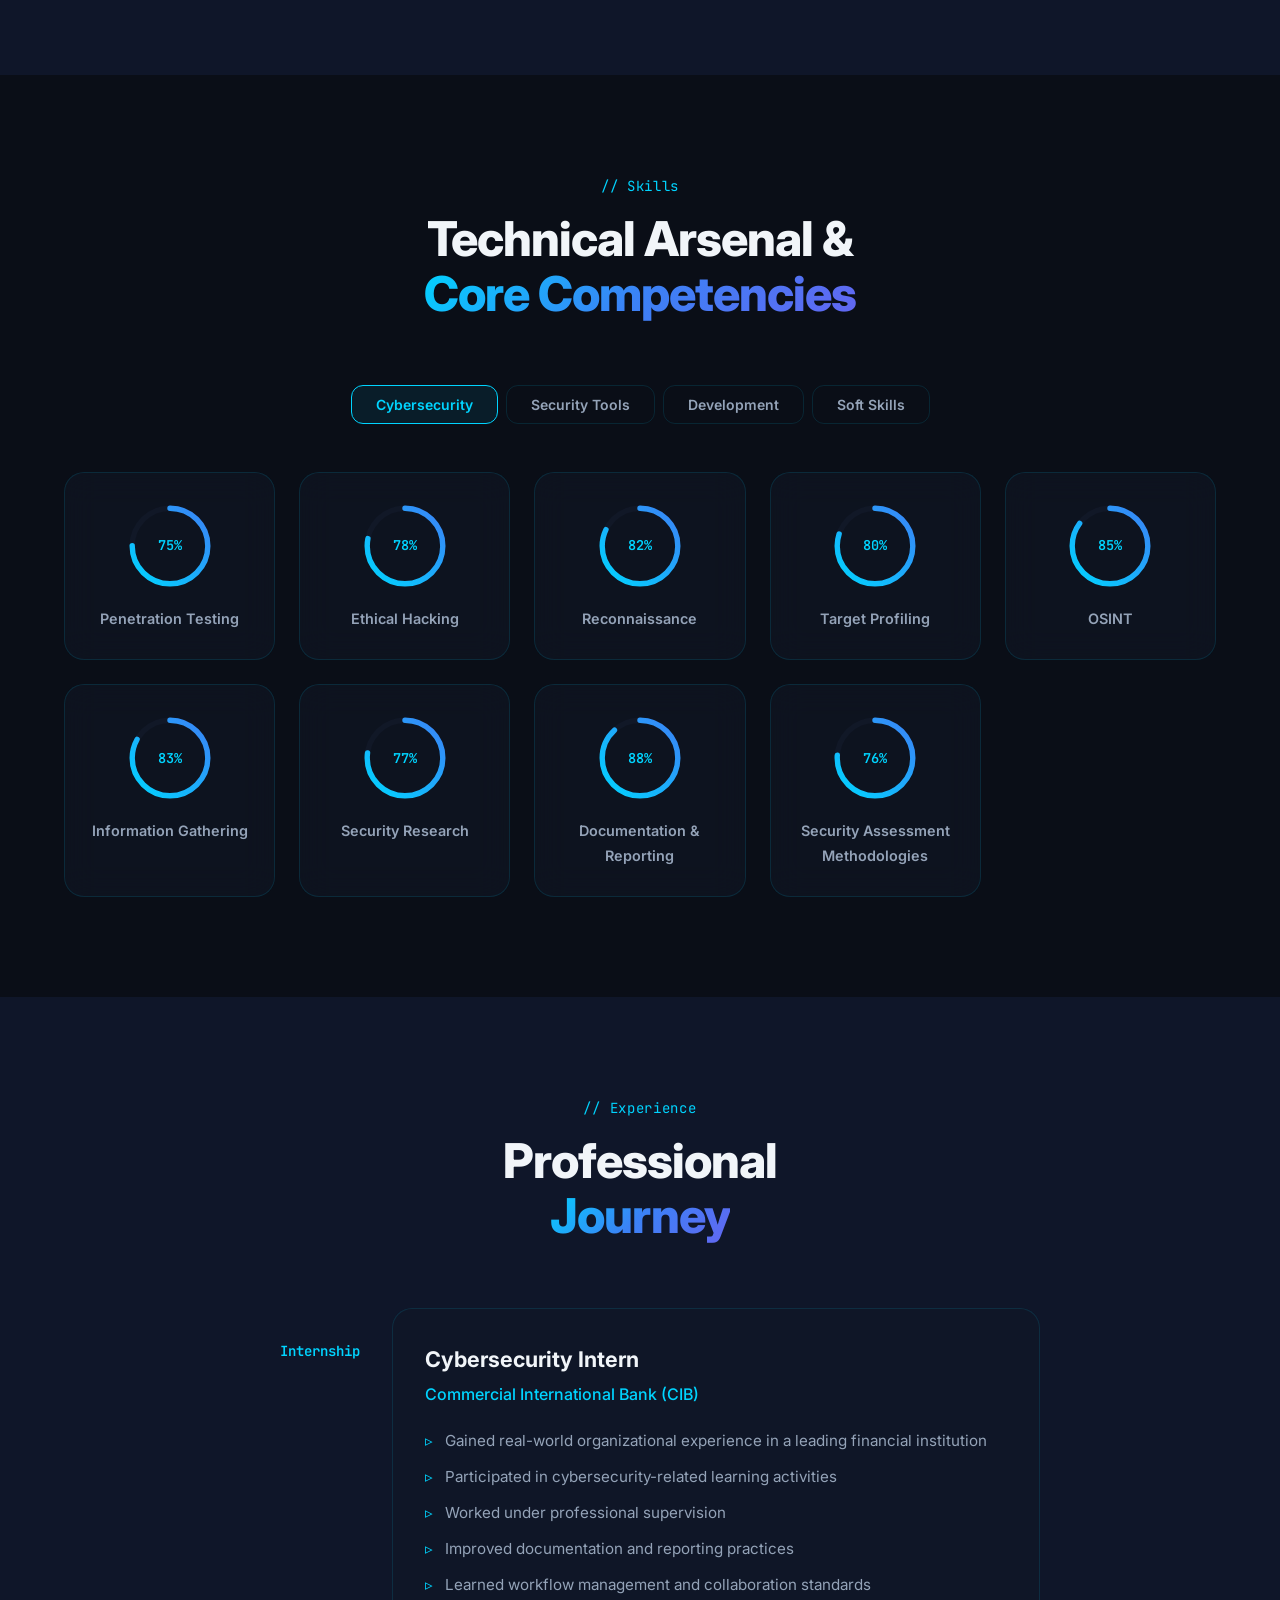
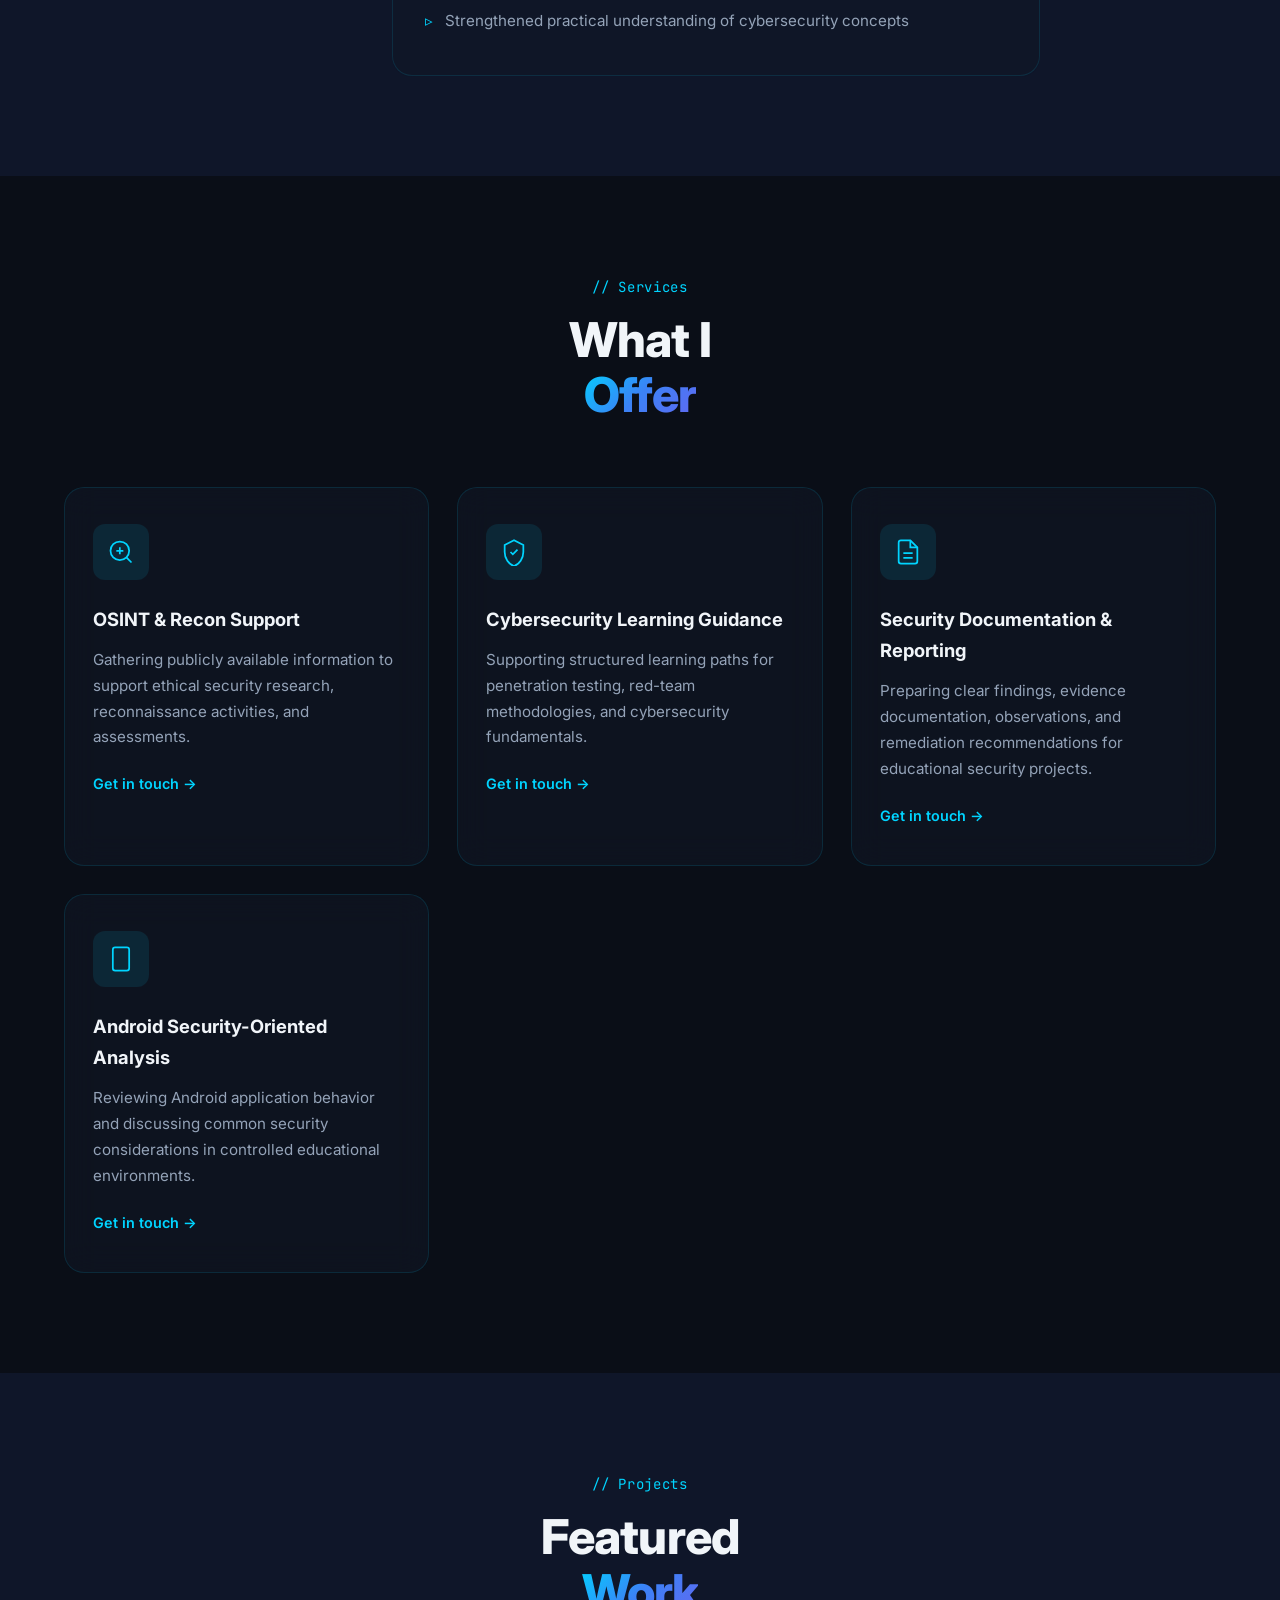
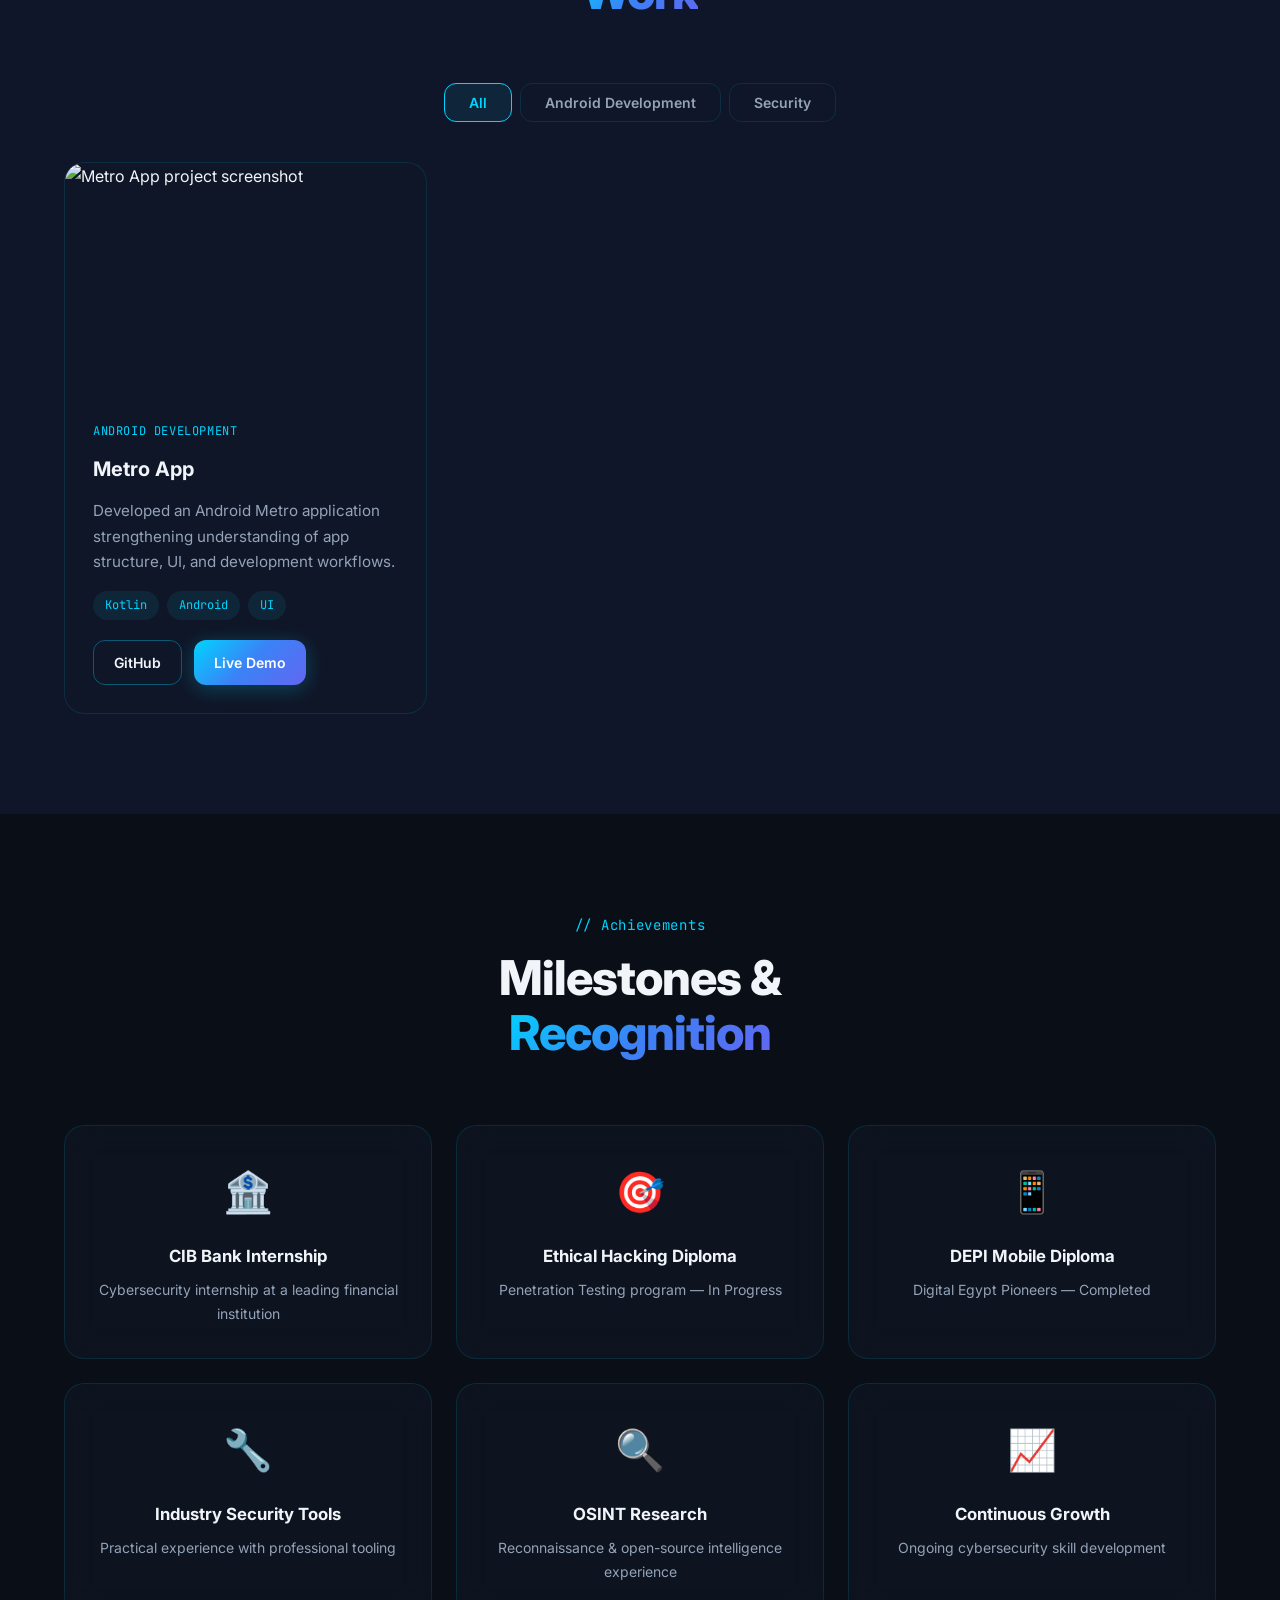
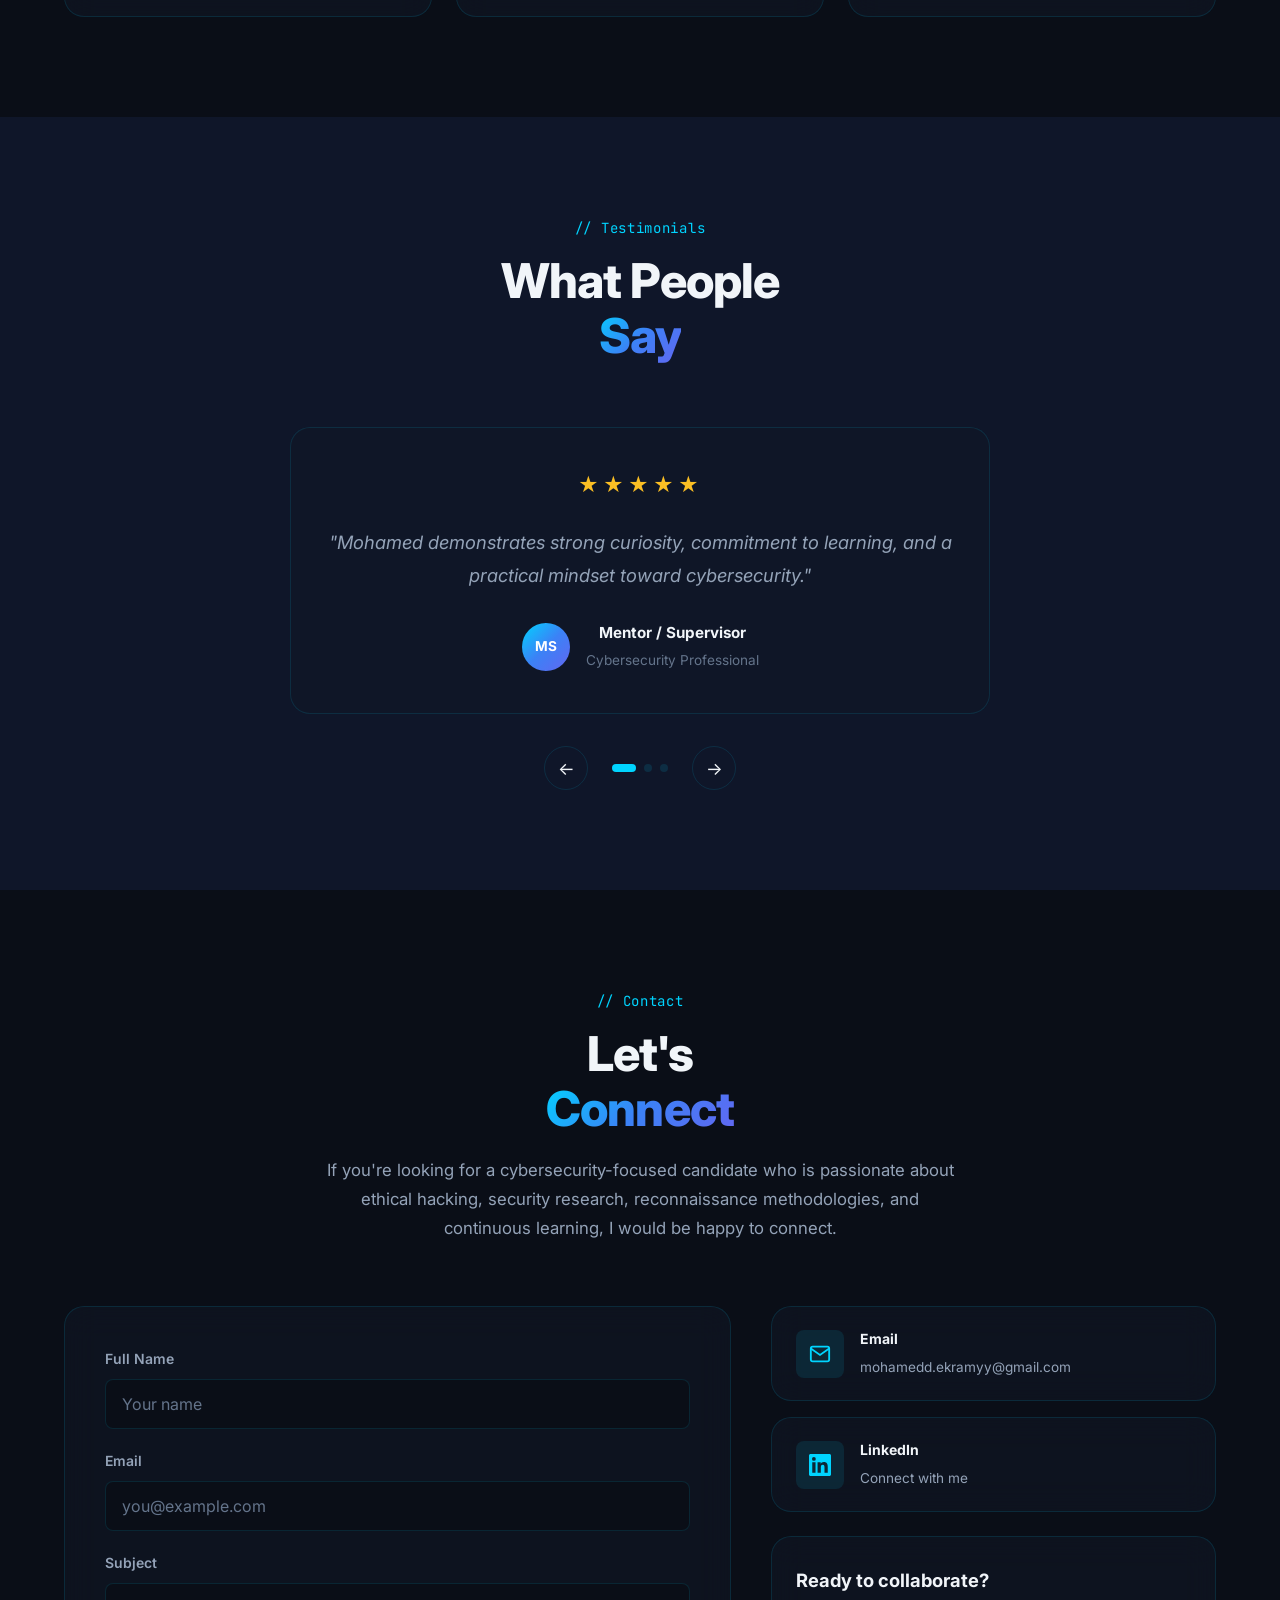
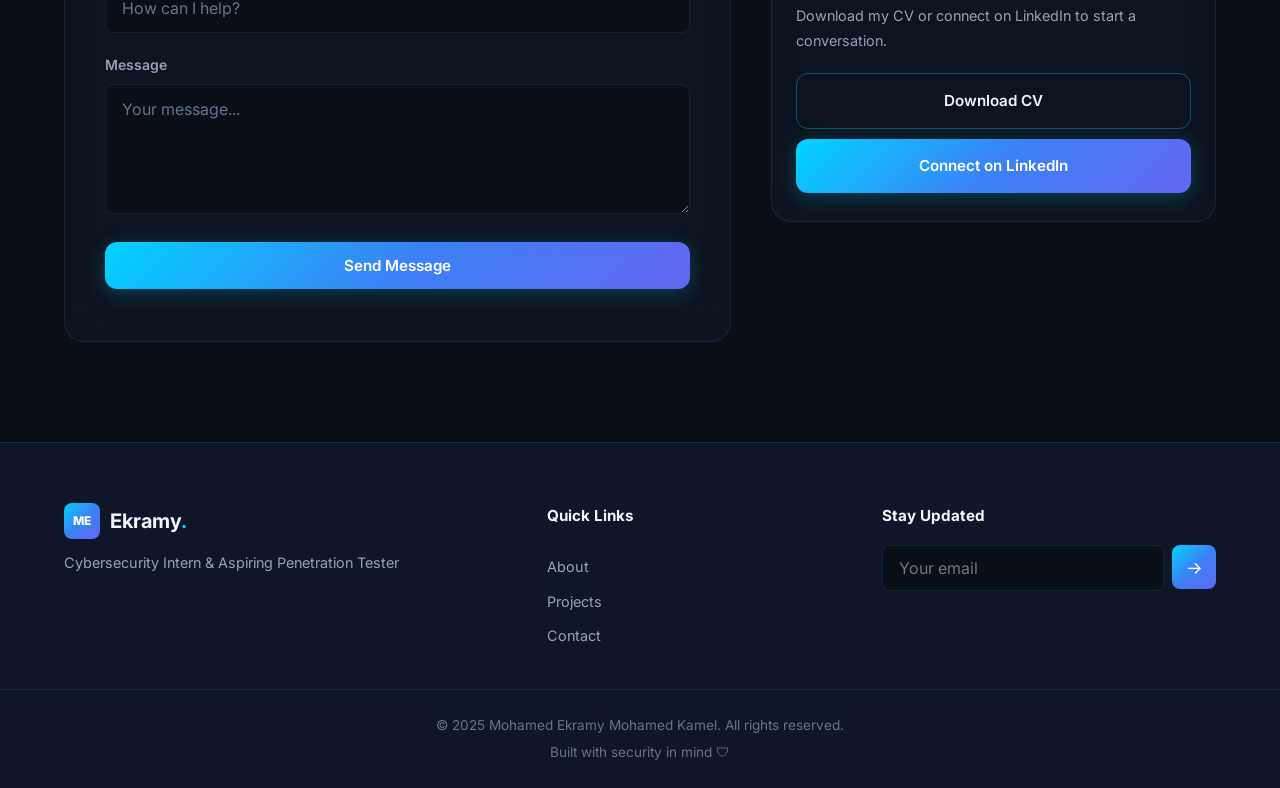
==== commit 9e853ff6: "Update index.html" ====
--- a/index.html
+++ b/index.html
@@ -104,7 +104,7 @@
         <div class="hero-image-wrap reveal reveal-delay-2">
           <div class="hero-image-glow"></div>
           <div class="hero-image-frame">
-            <img src="./profile.svg" alt="Mohamed Ekramy Mohamed Kamel — Professional Photo" width="400" height="400" loading="eager">
+            <img src="assets/images/profile.svg" alt="Mohamed Ekramy Mohamed Kamel — Professional Photo" width="400" height="400" loading="eager">
           </div>
           <div class="floating-badge badge-1">
             <svg viewBox="0 0 24 24" fill="none" stroke="currentColor" stroke-width="2"><path d="M12 2L4 6v6c0 5.5 3.4 10.7 8 12 4.6-1.3 8-6.5 8-12V6l-8-4z"/></svg>
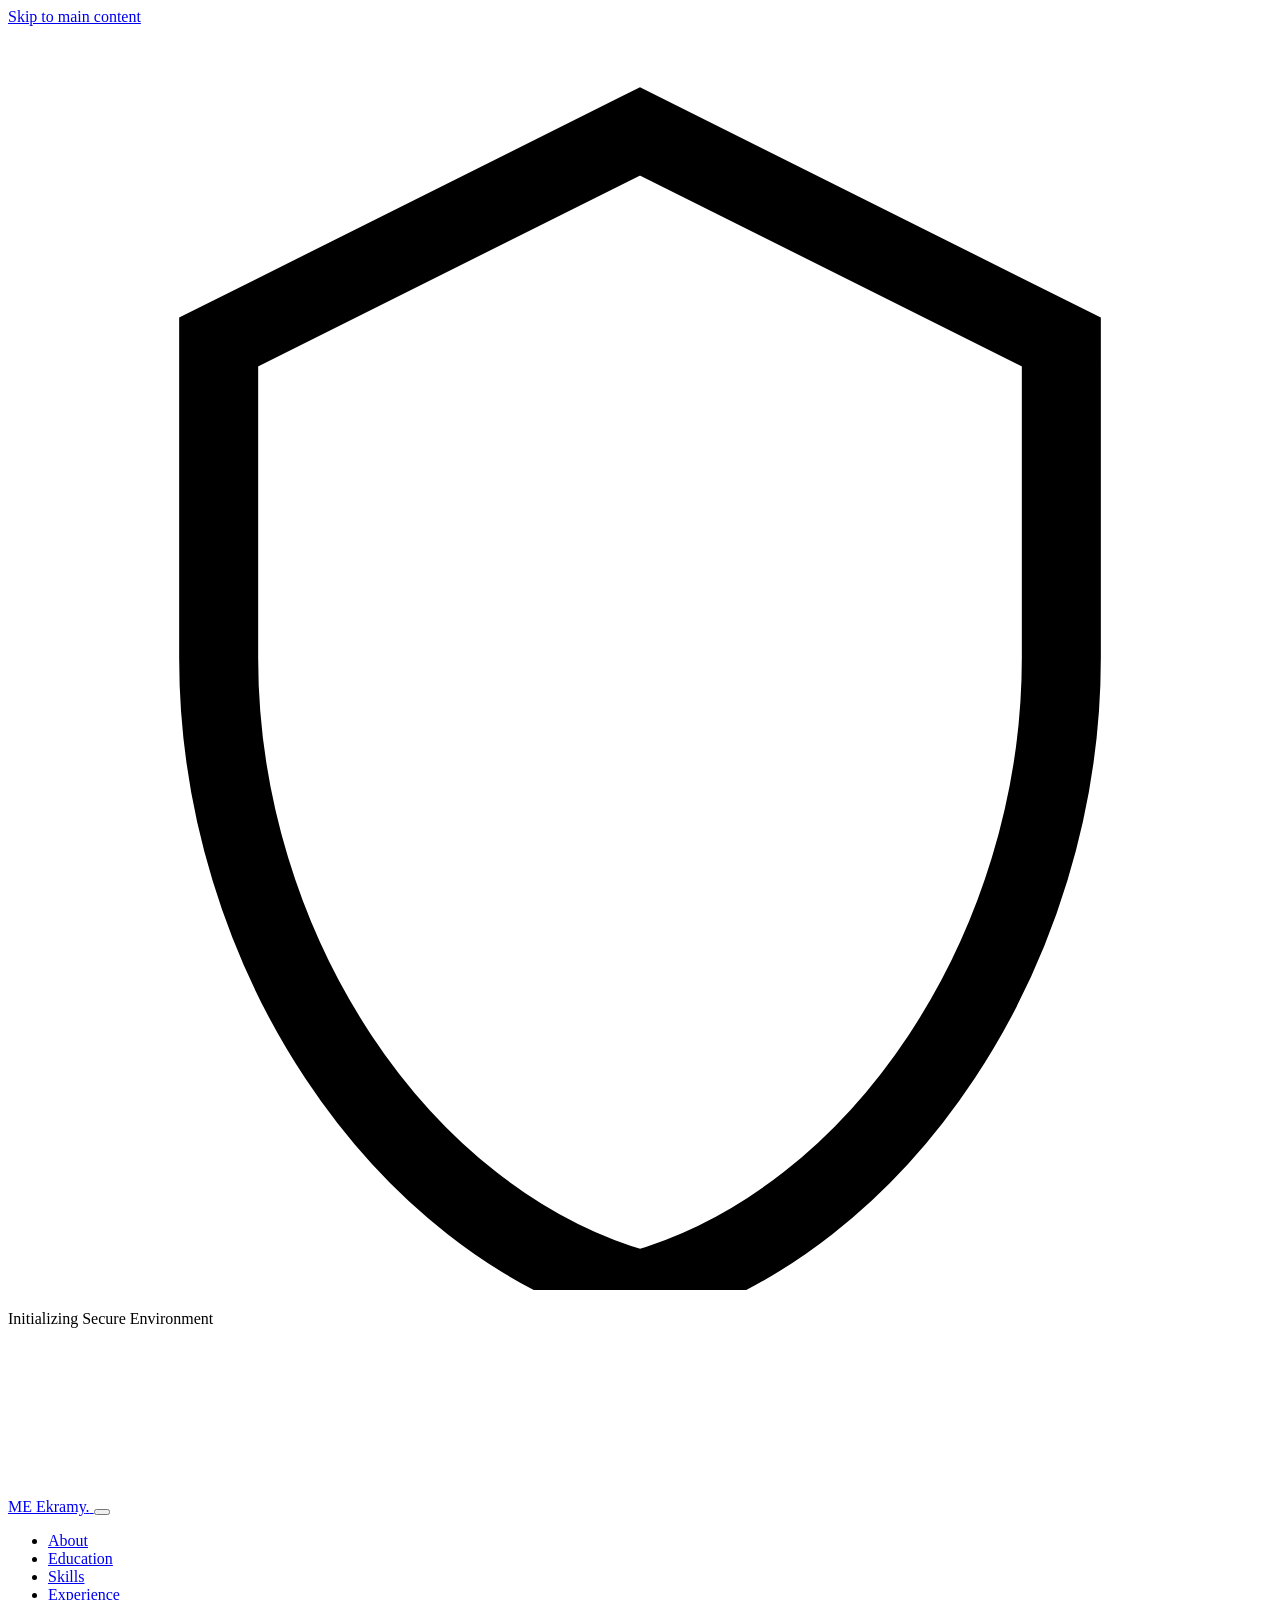
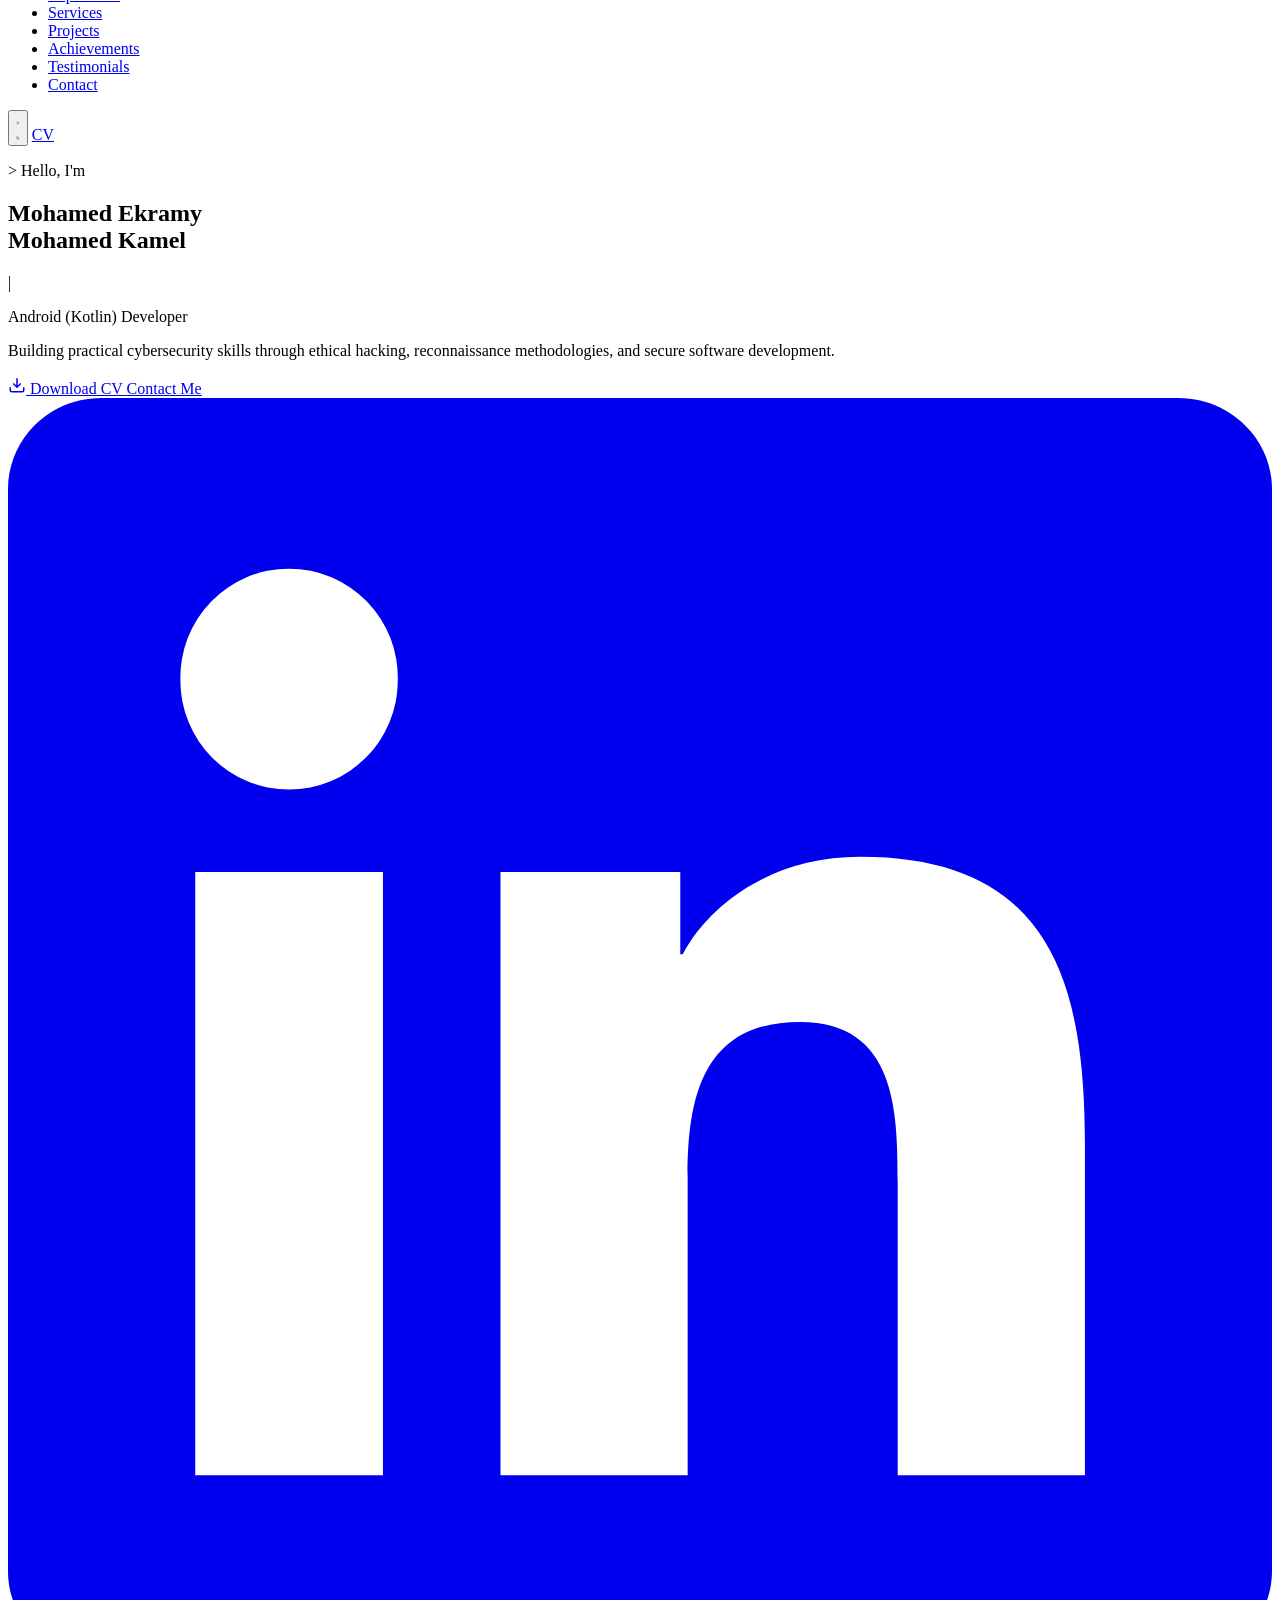
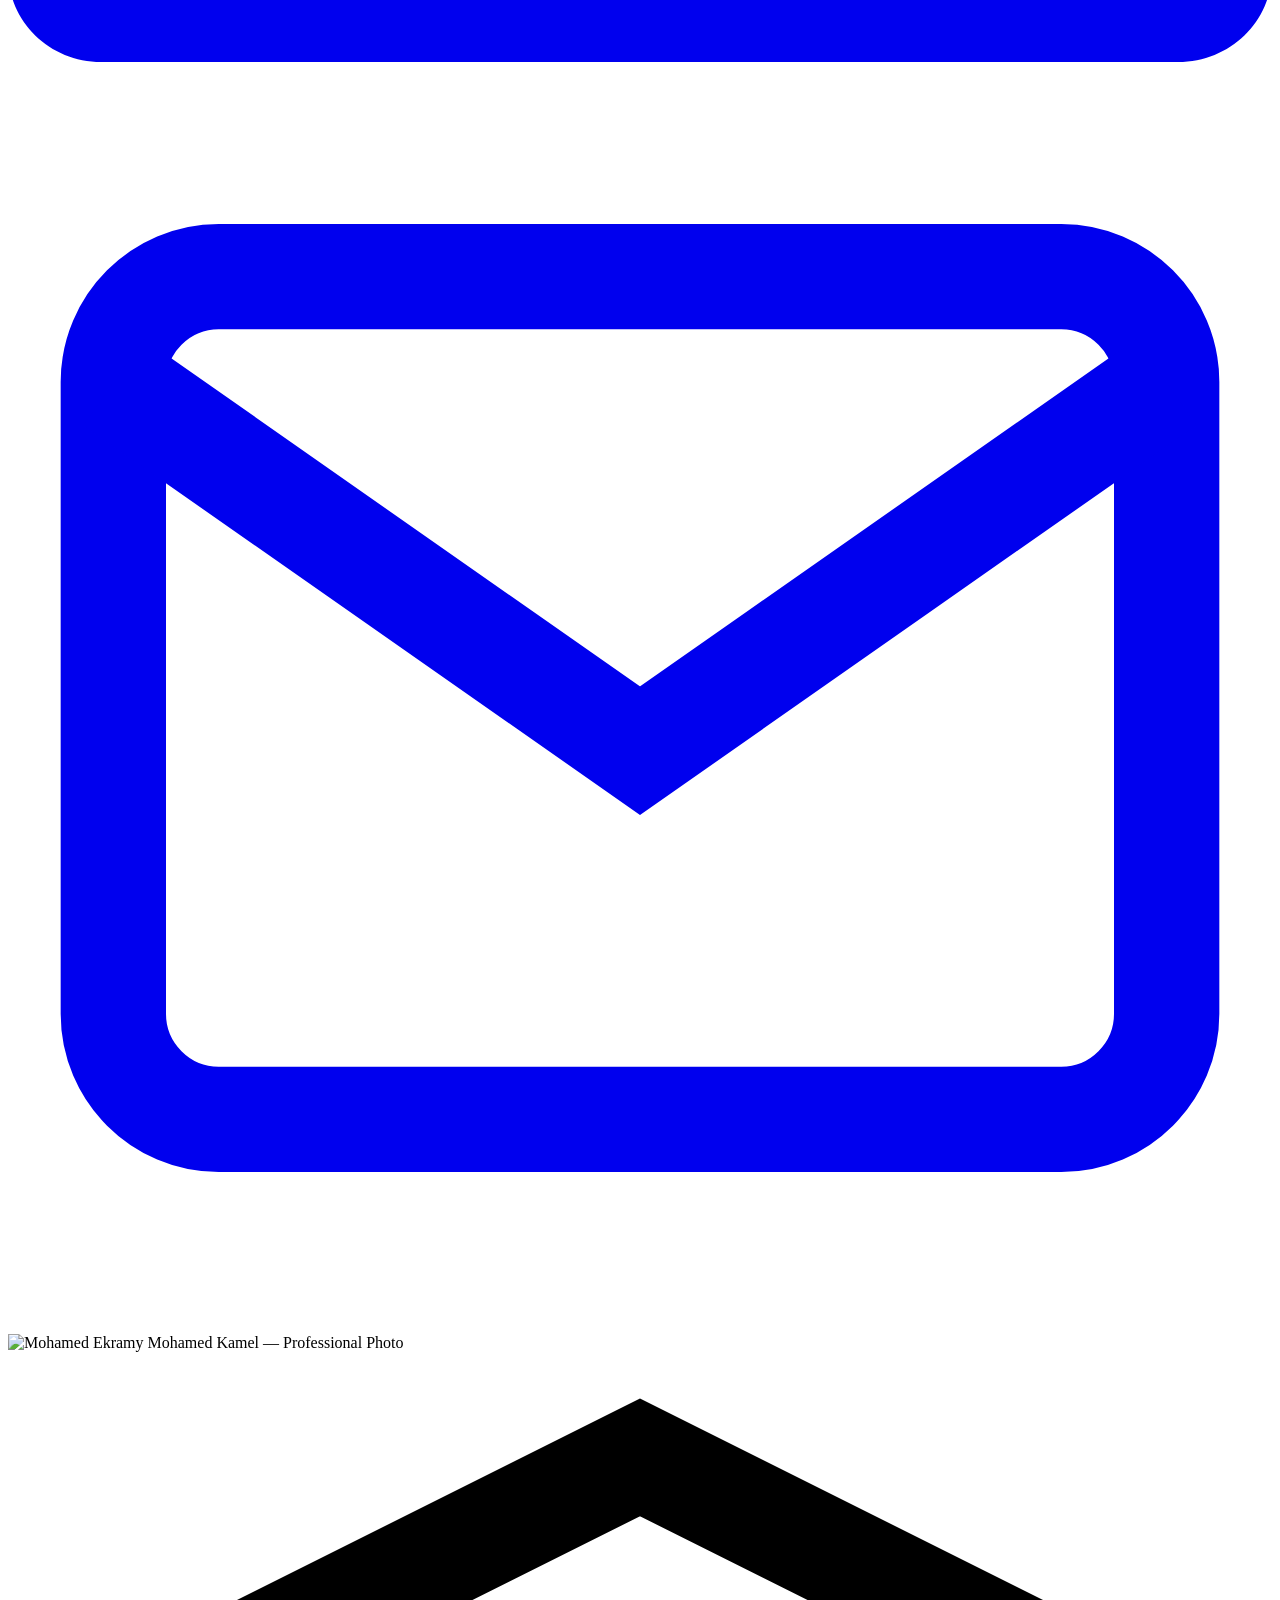
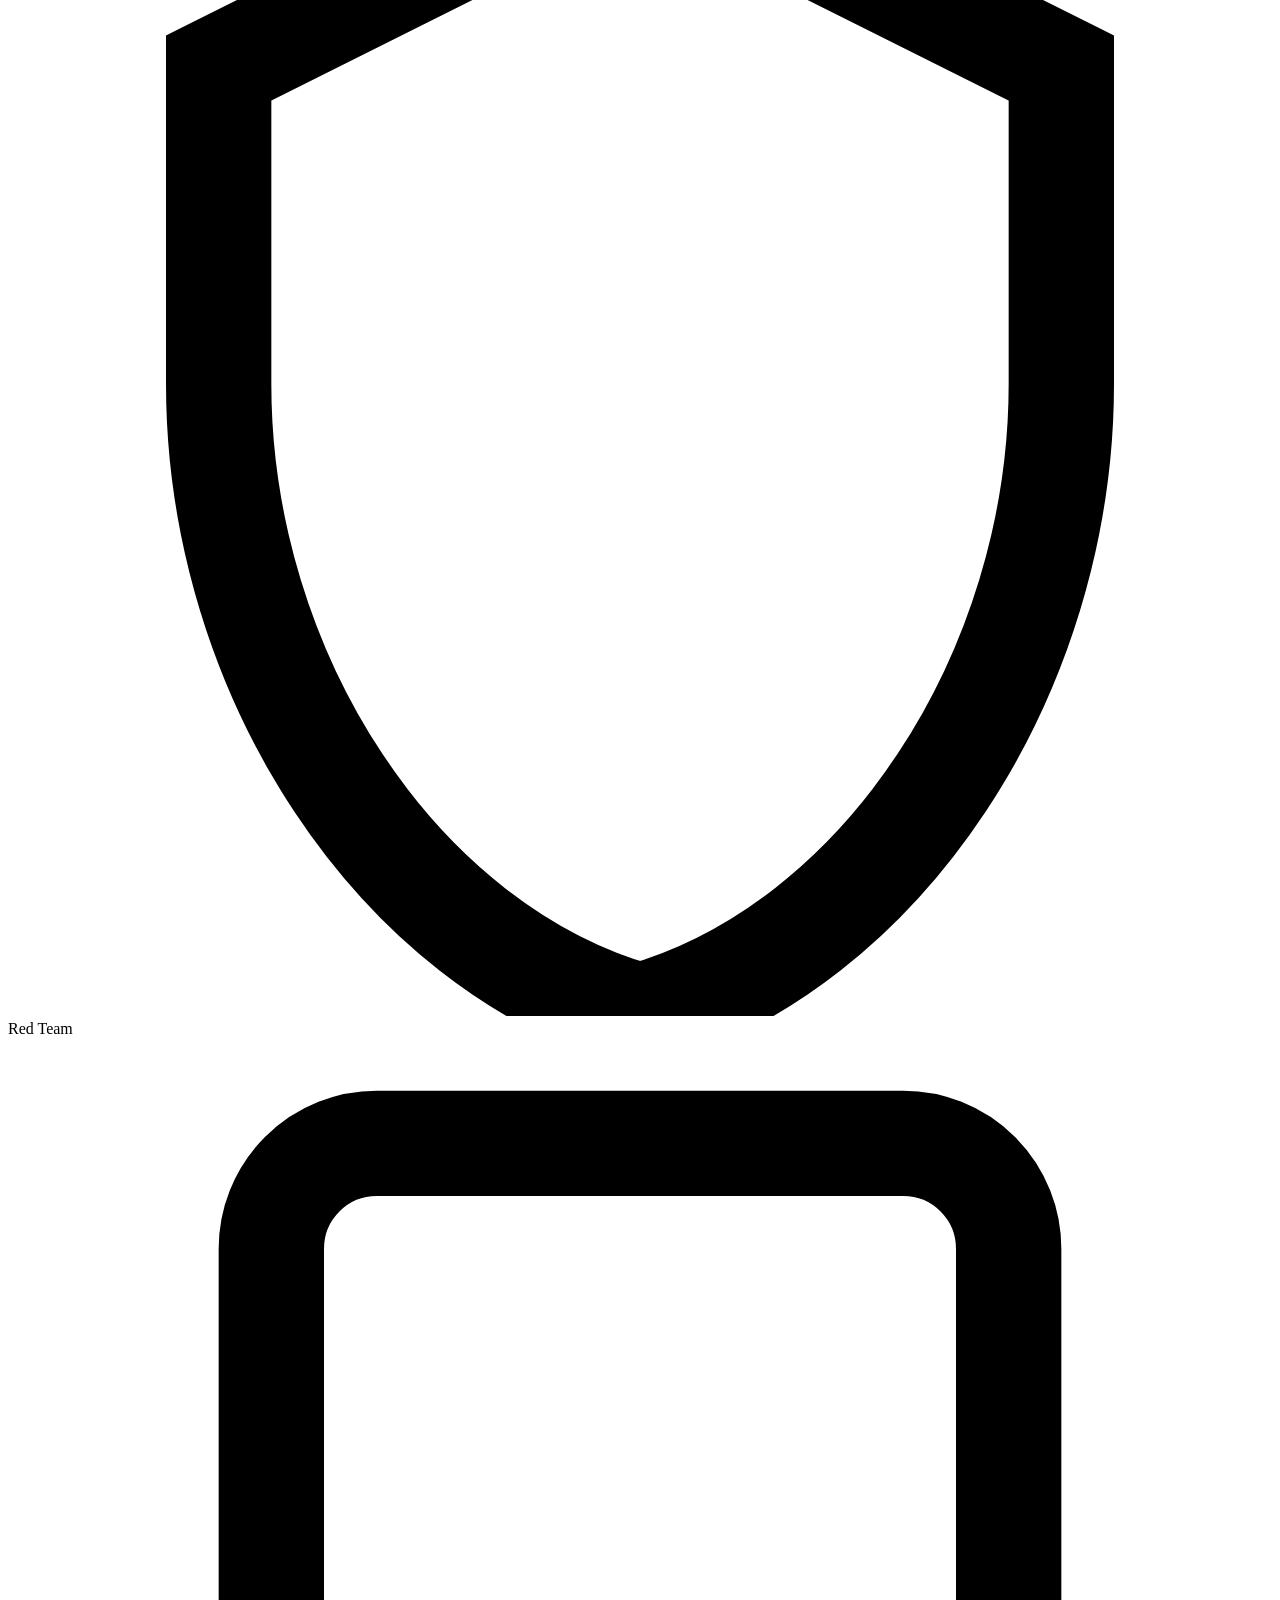
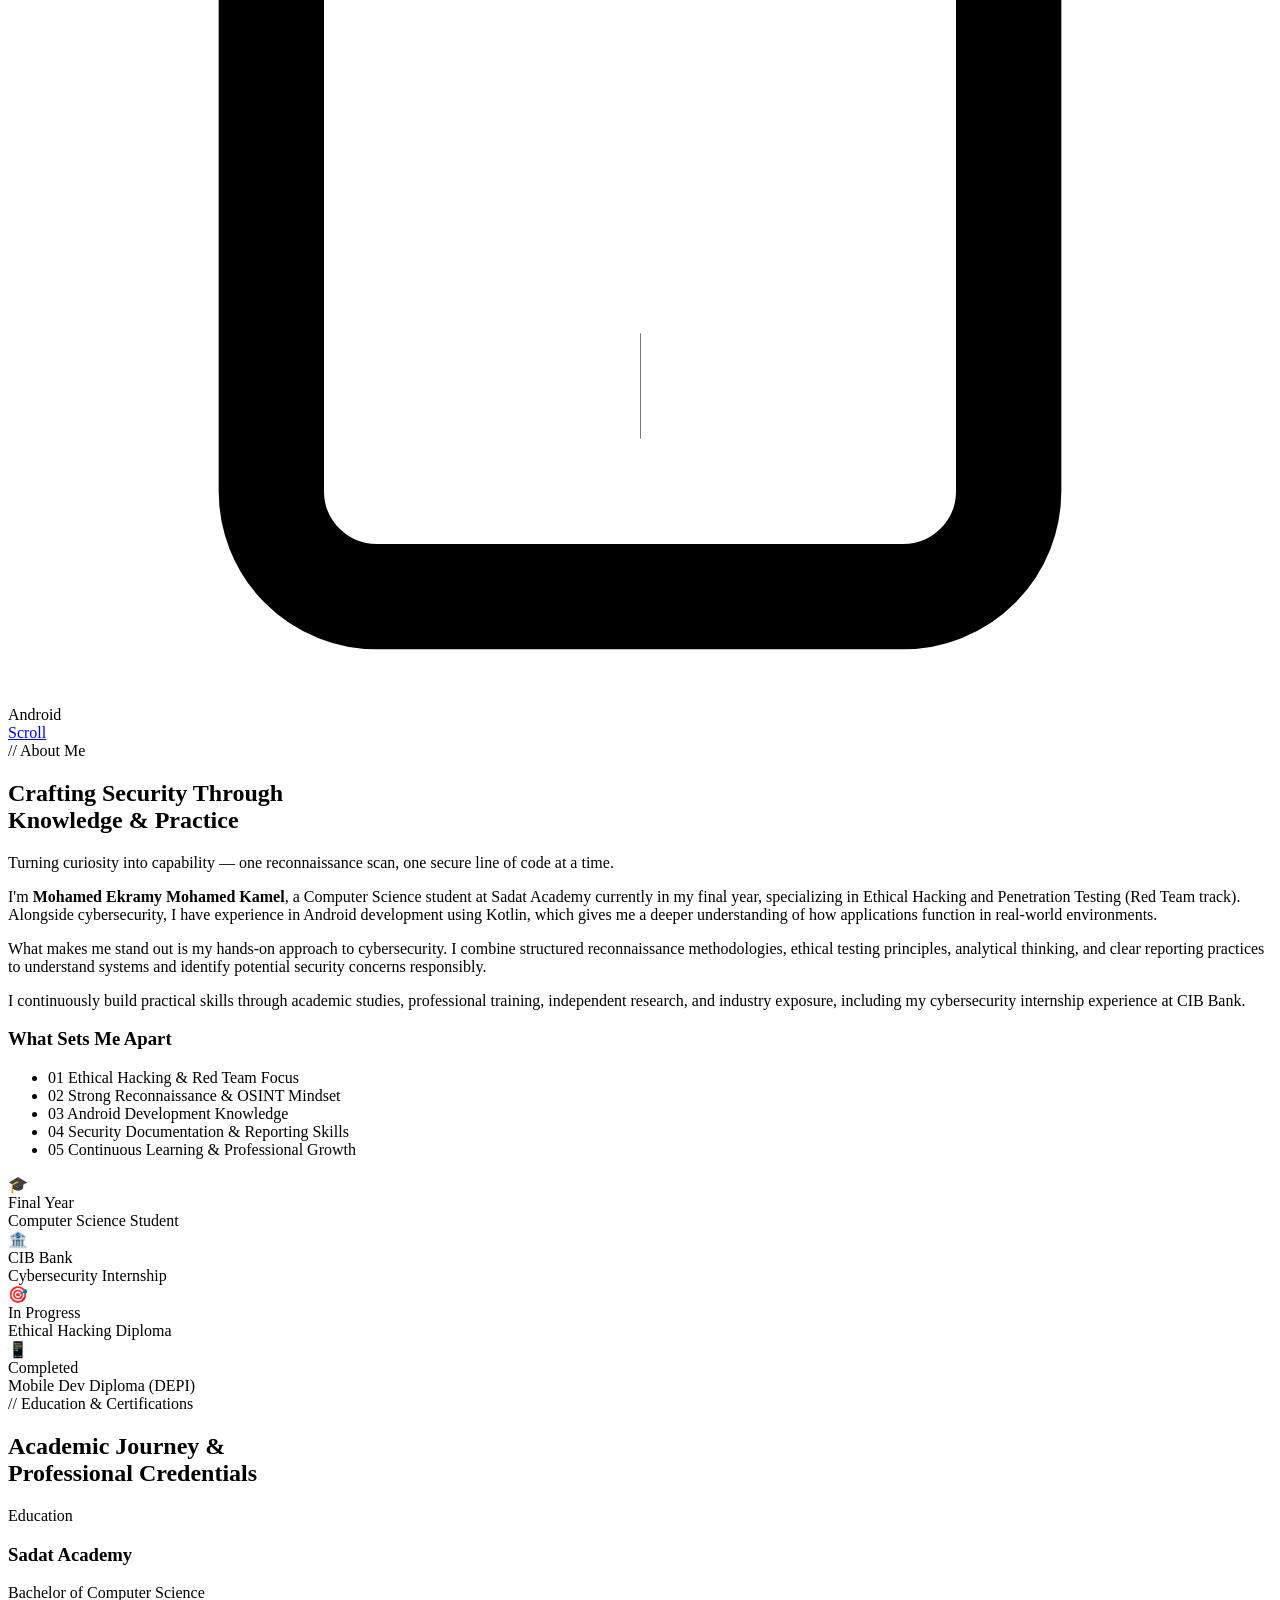
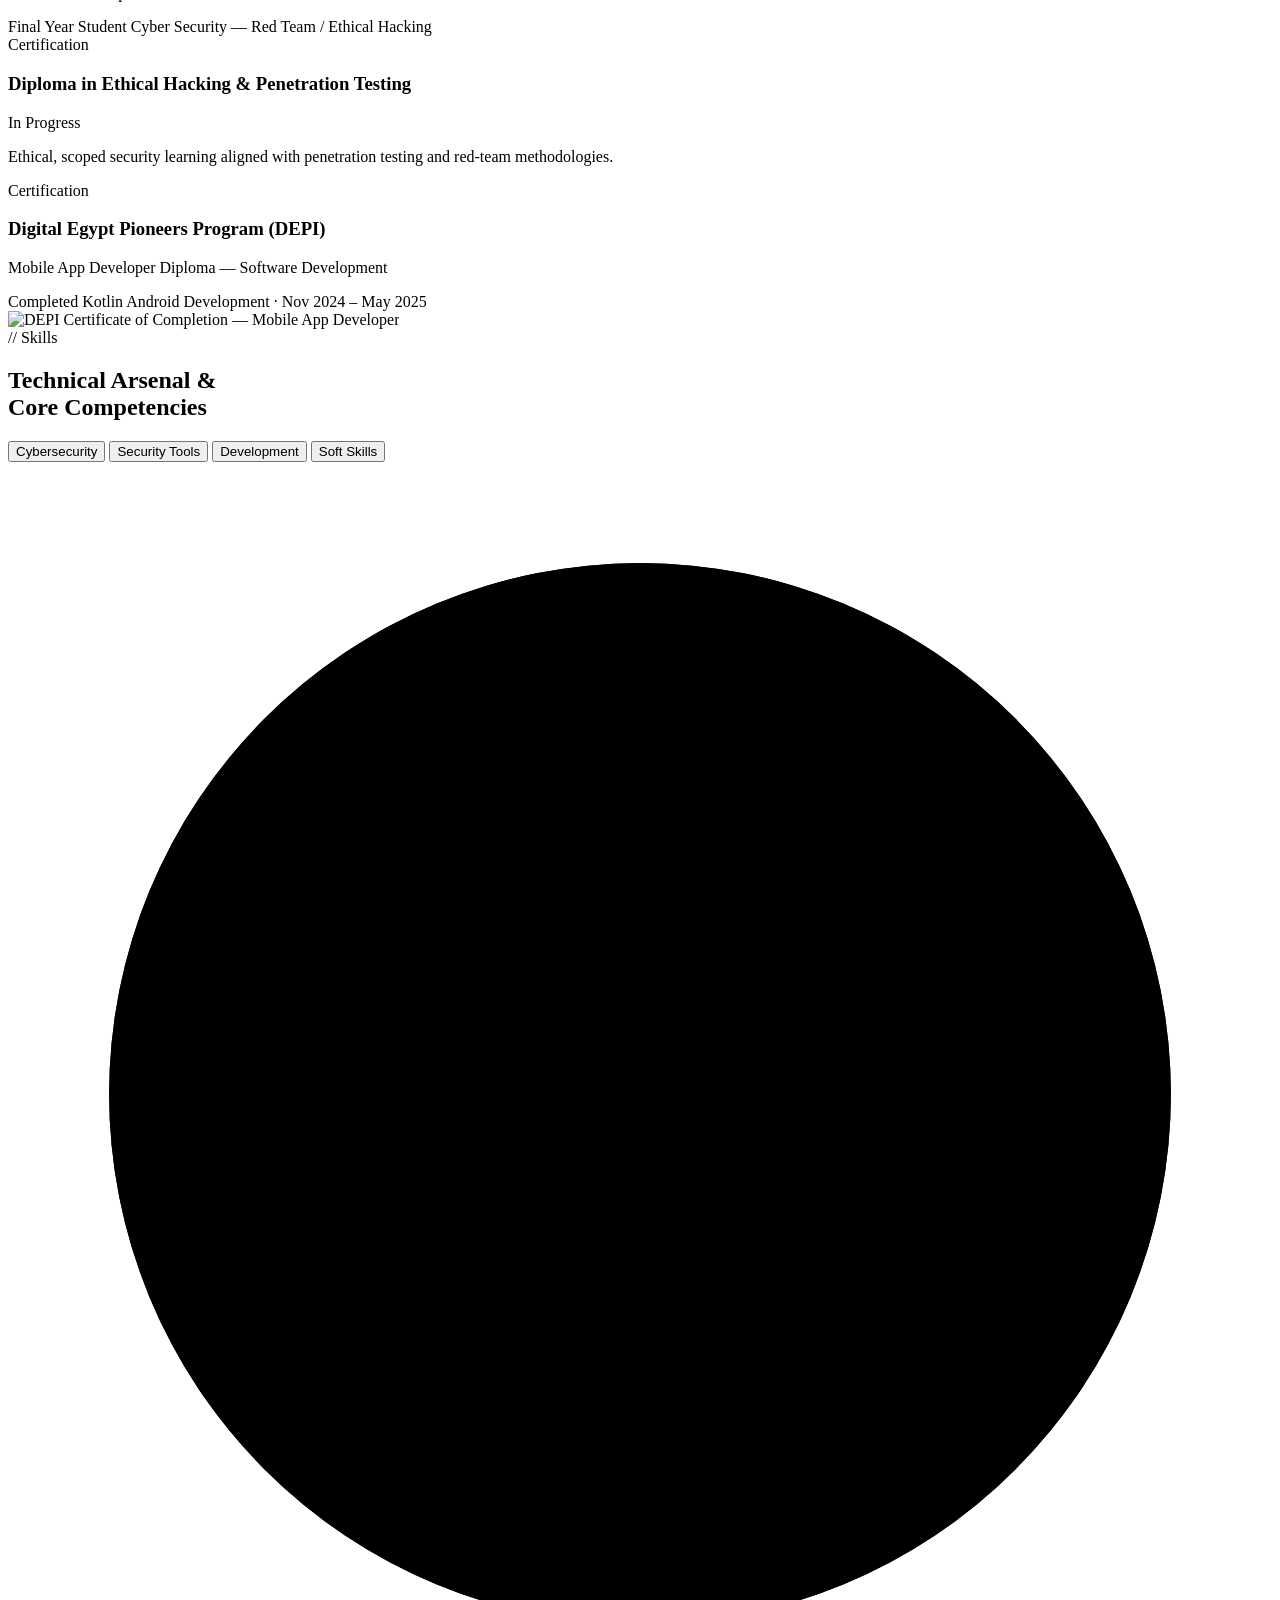
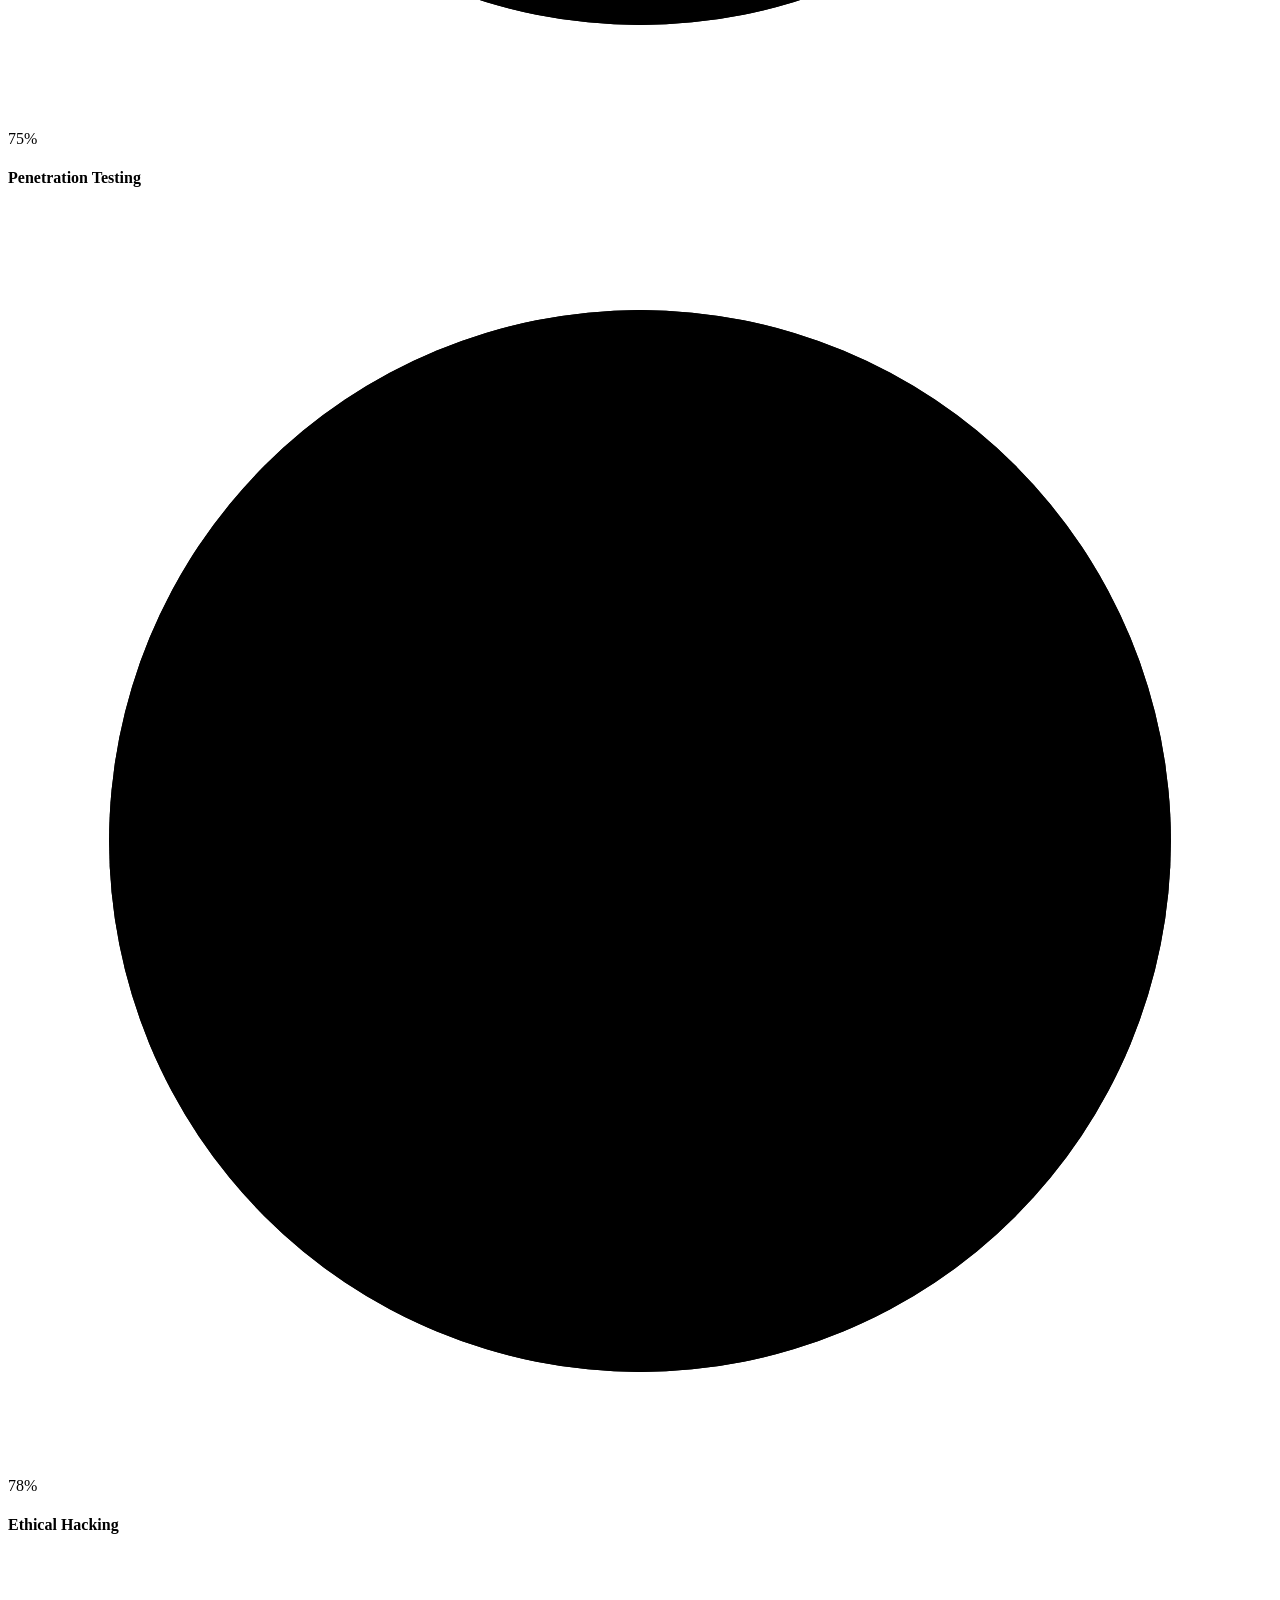
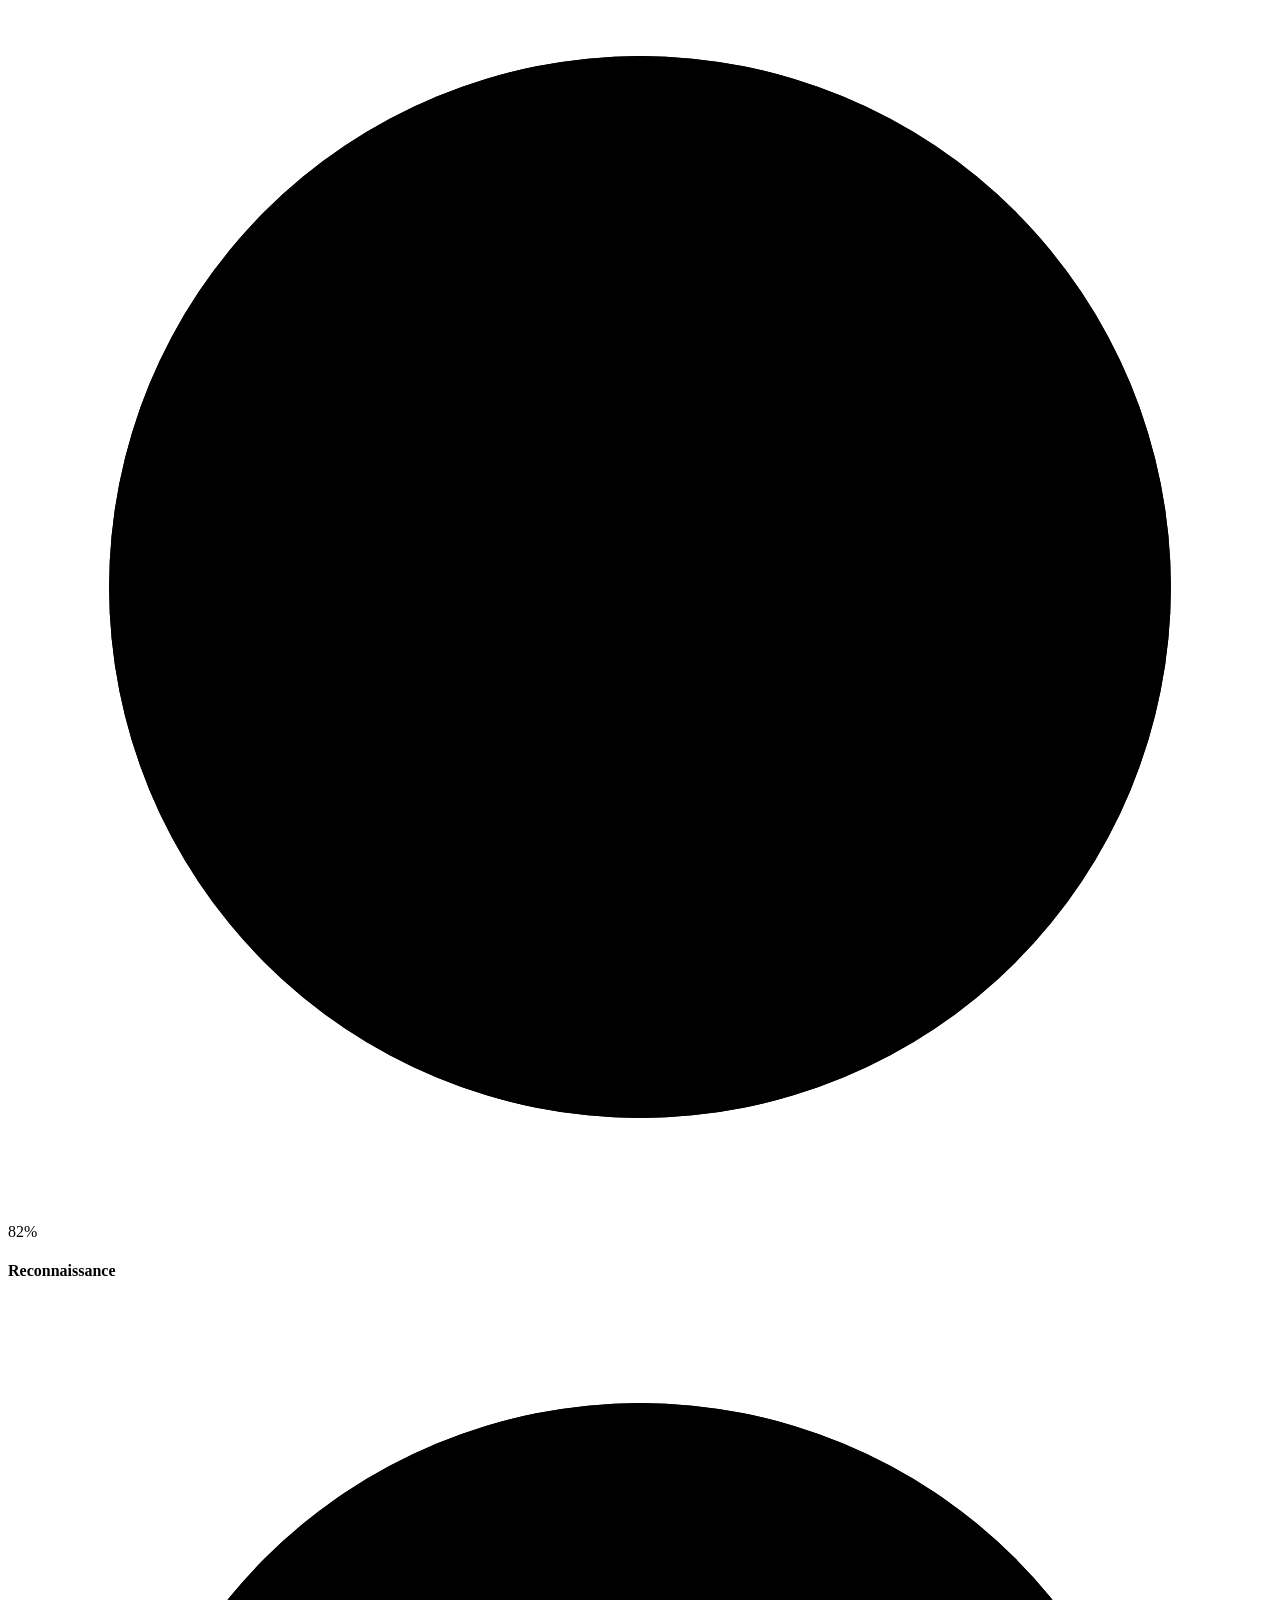
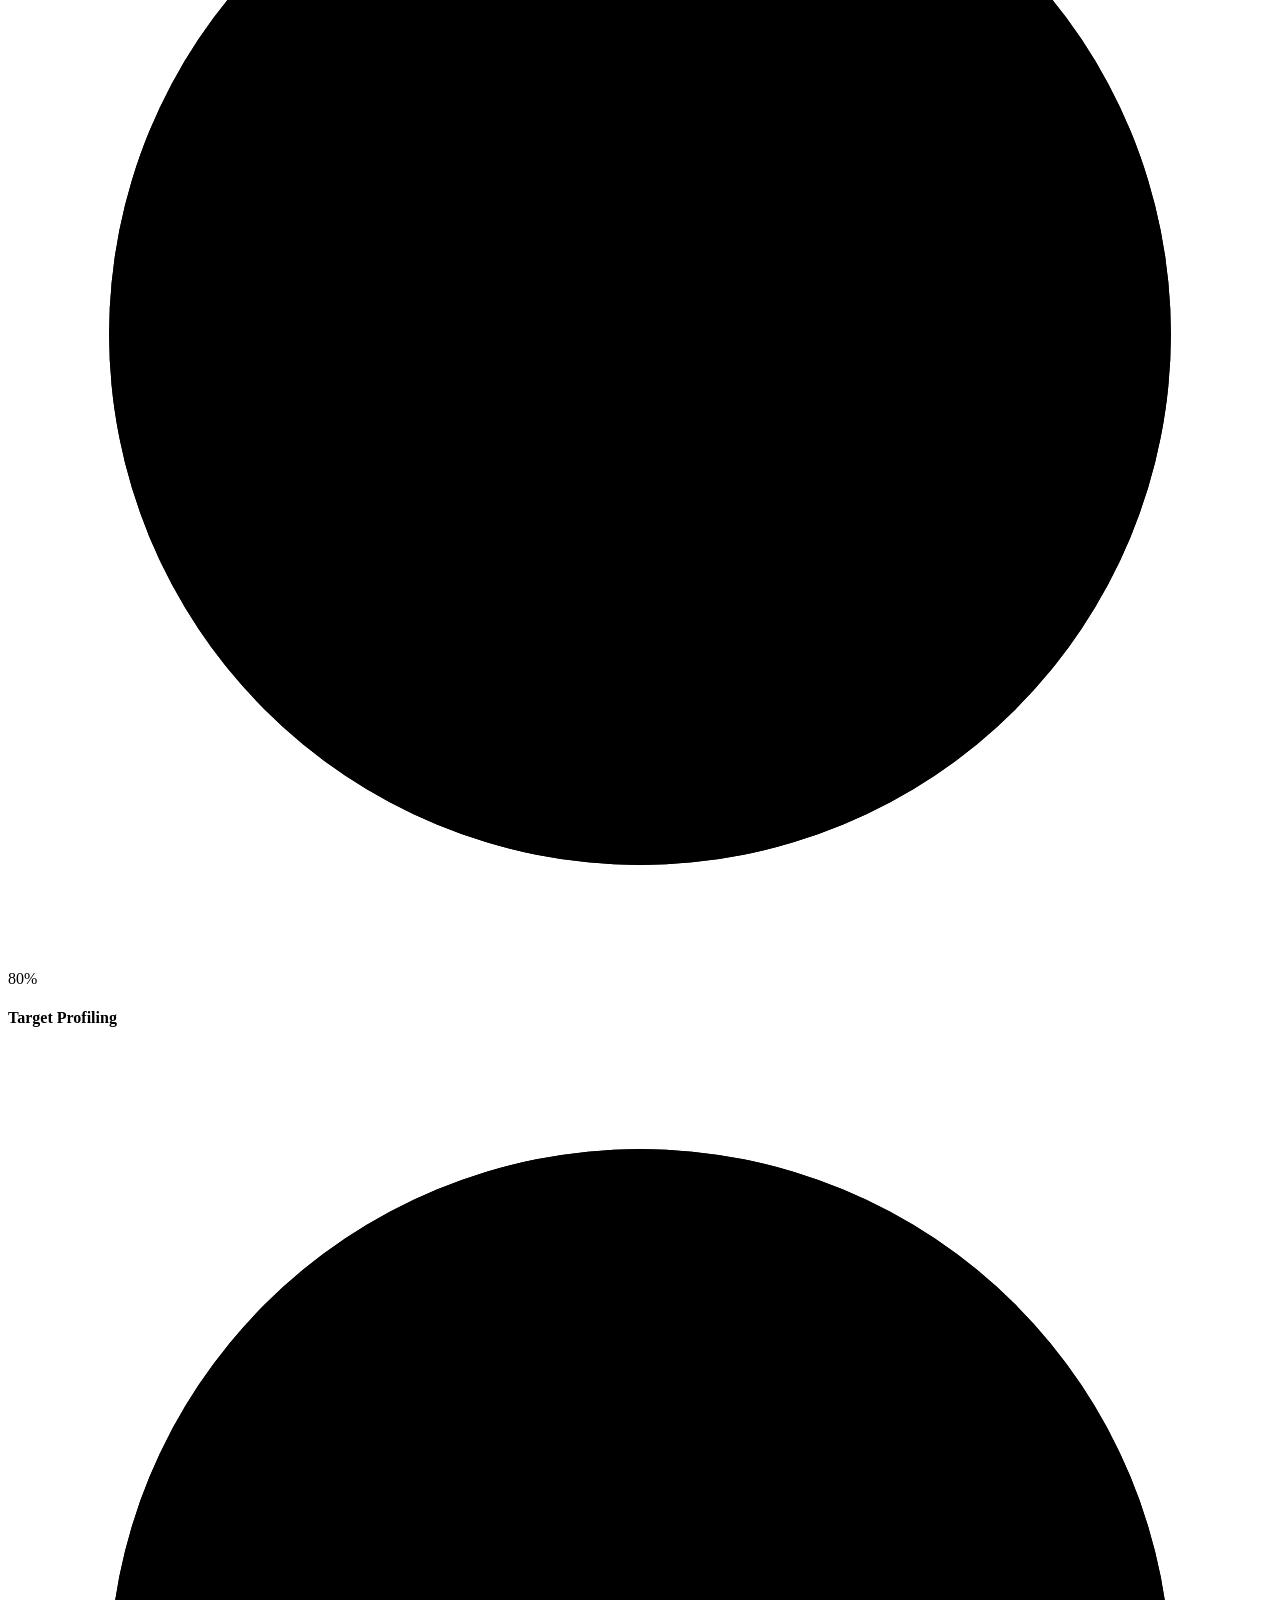
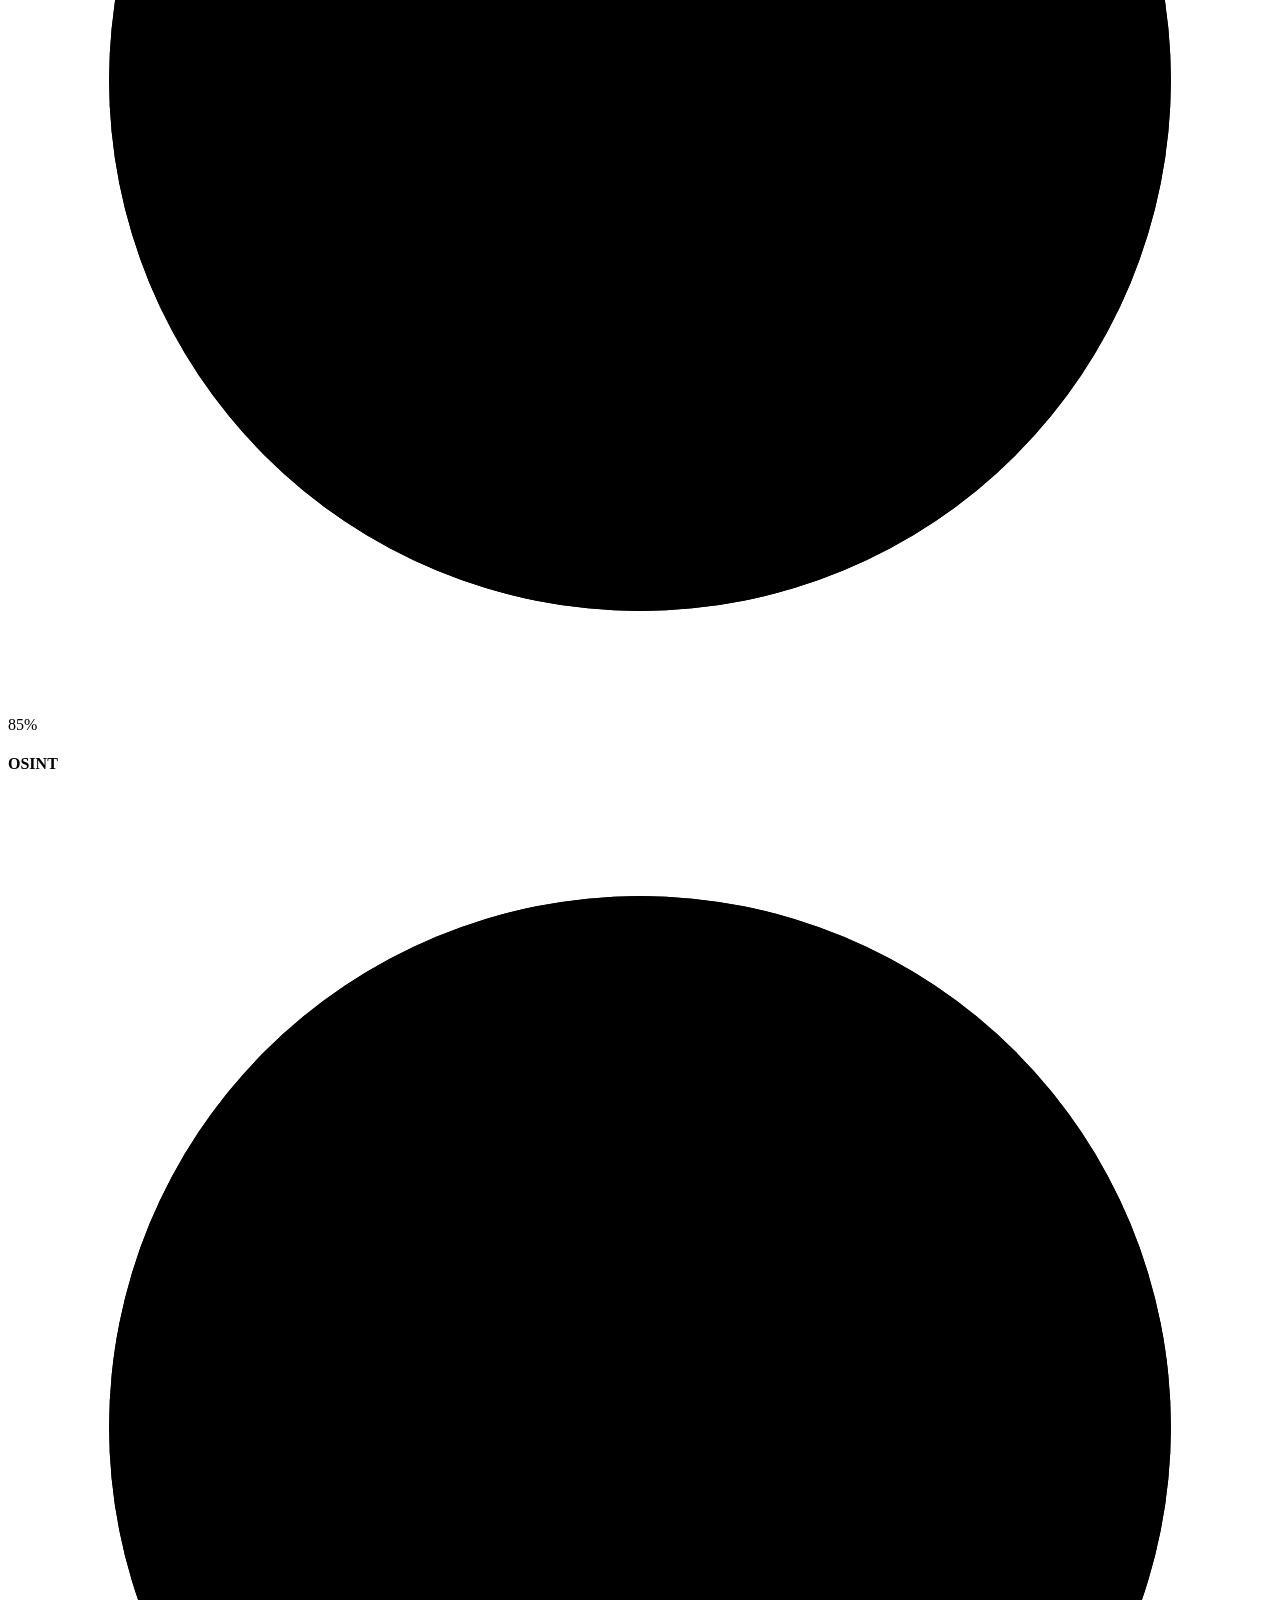
==== commit 44afea7b: "Update index.html" ====
--- a/index.html
+++ b/index.html
@@ -14,7 +14,7 @@
   <link rel="preconnect" href="https://fonts.googleapis.com">
   <link rel="preconnect" href="https://fonts.gstatic.com" crossorigin>
   <link href="https://fonts.googleapis.com/css2?family=Inter:wght@300;400;500;600;700;800&family=JetBrains+Mono:wght@400;500;600&display=swap" rel="stylesheet">
-  <link rel="stylesheet" href="./styles.css">
+  <link rel="stylesheet" href="css/styles.css">
   <link rel="icon" href="data:image/svg+xml,<svg xmlns='http://www.w3.org/2000/svg' viewBox='0 0 100 100'><text y='.9em' font-size='90'>🛡</text></svg>">
 </head>
 <body>
@@ -67,7 +67,7 @@
           <svg class="icon-sun" viewBox="0 0 24 24" fill="none" stroke="currentColor" stroke-width="2"><circle cx="12" cy="12" r="5"/><path d="M12 1v2M12 21v2M4.22 4.22l1.42 1.42M18.36 18.36l1.42 1.42M1 12h2M21 12h2M4.22 19.78l1.42-1.42M18.36 5.64l1.42-1.42"/></svg>
           <svg class="icon-moon" viewBox="0 0 24 24" fill="none" stroke="currentColor" stroke-width="2"><path d="M21 12.79A9 9 0 1111.21 3 7 7 0 0021 12.79z"/></svg>
         </button>
-        <a href="Mohamed-Ekramy-CV.pdf" class="btn btn-sm btn-primary nav-cv" download>CV</a>
+        <a href="assets/cv/Mohamed-Ekramy-CV.pdf" class="btn btn-sm btn-primary nav-cv" download>CV</a>
       </div>
     </nav>
   </header>
@@ -543,6 +543,7 @@
   <!-- Mouse Glow -->
   <div class="mouse-glow" id="mouseGlow" aria-hidden="true"></div>
 
-  <script src="./main.js" defer></script>
+  <script src="js/main.js" defer></script>
 </body>
 </html>
+
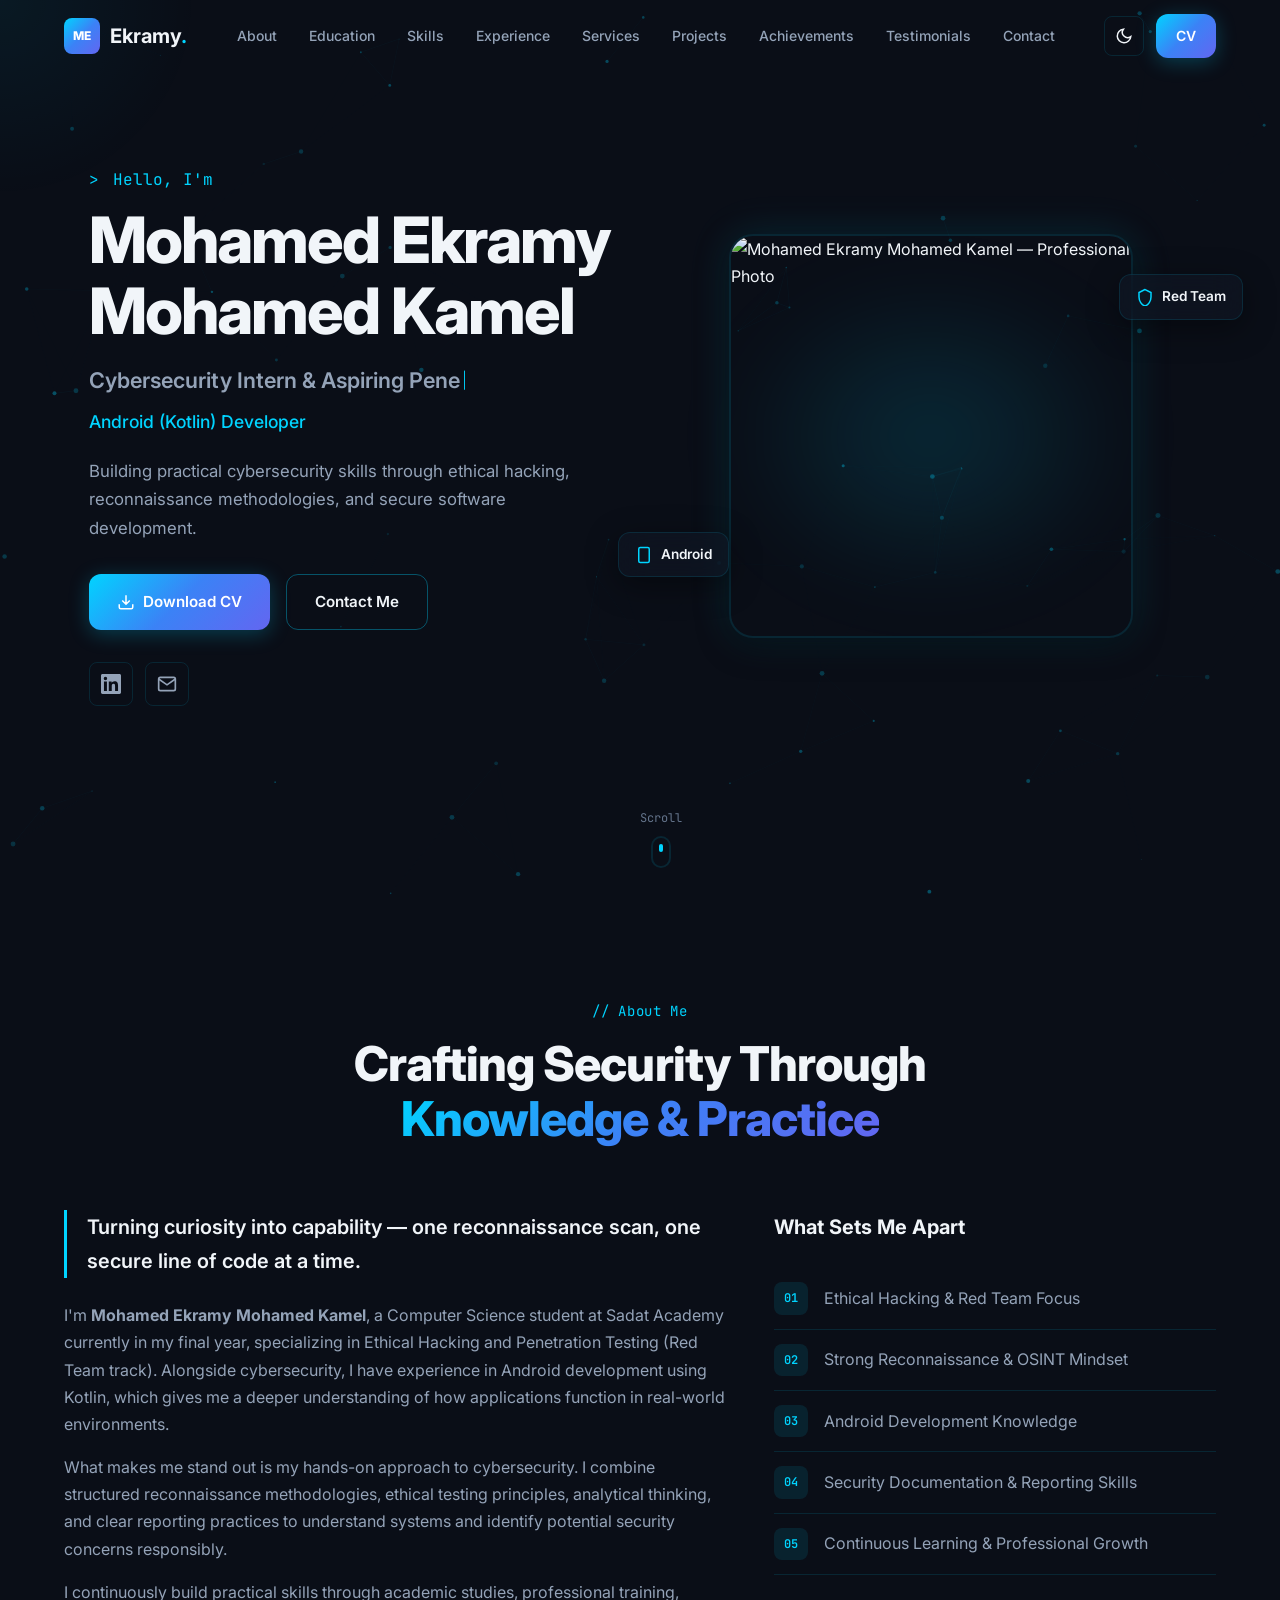
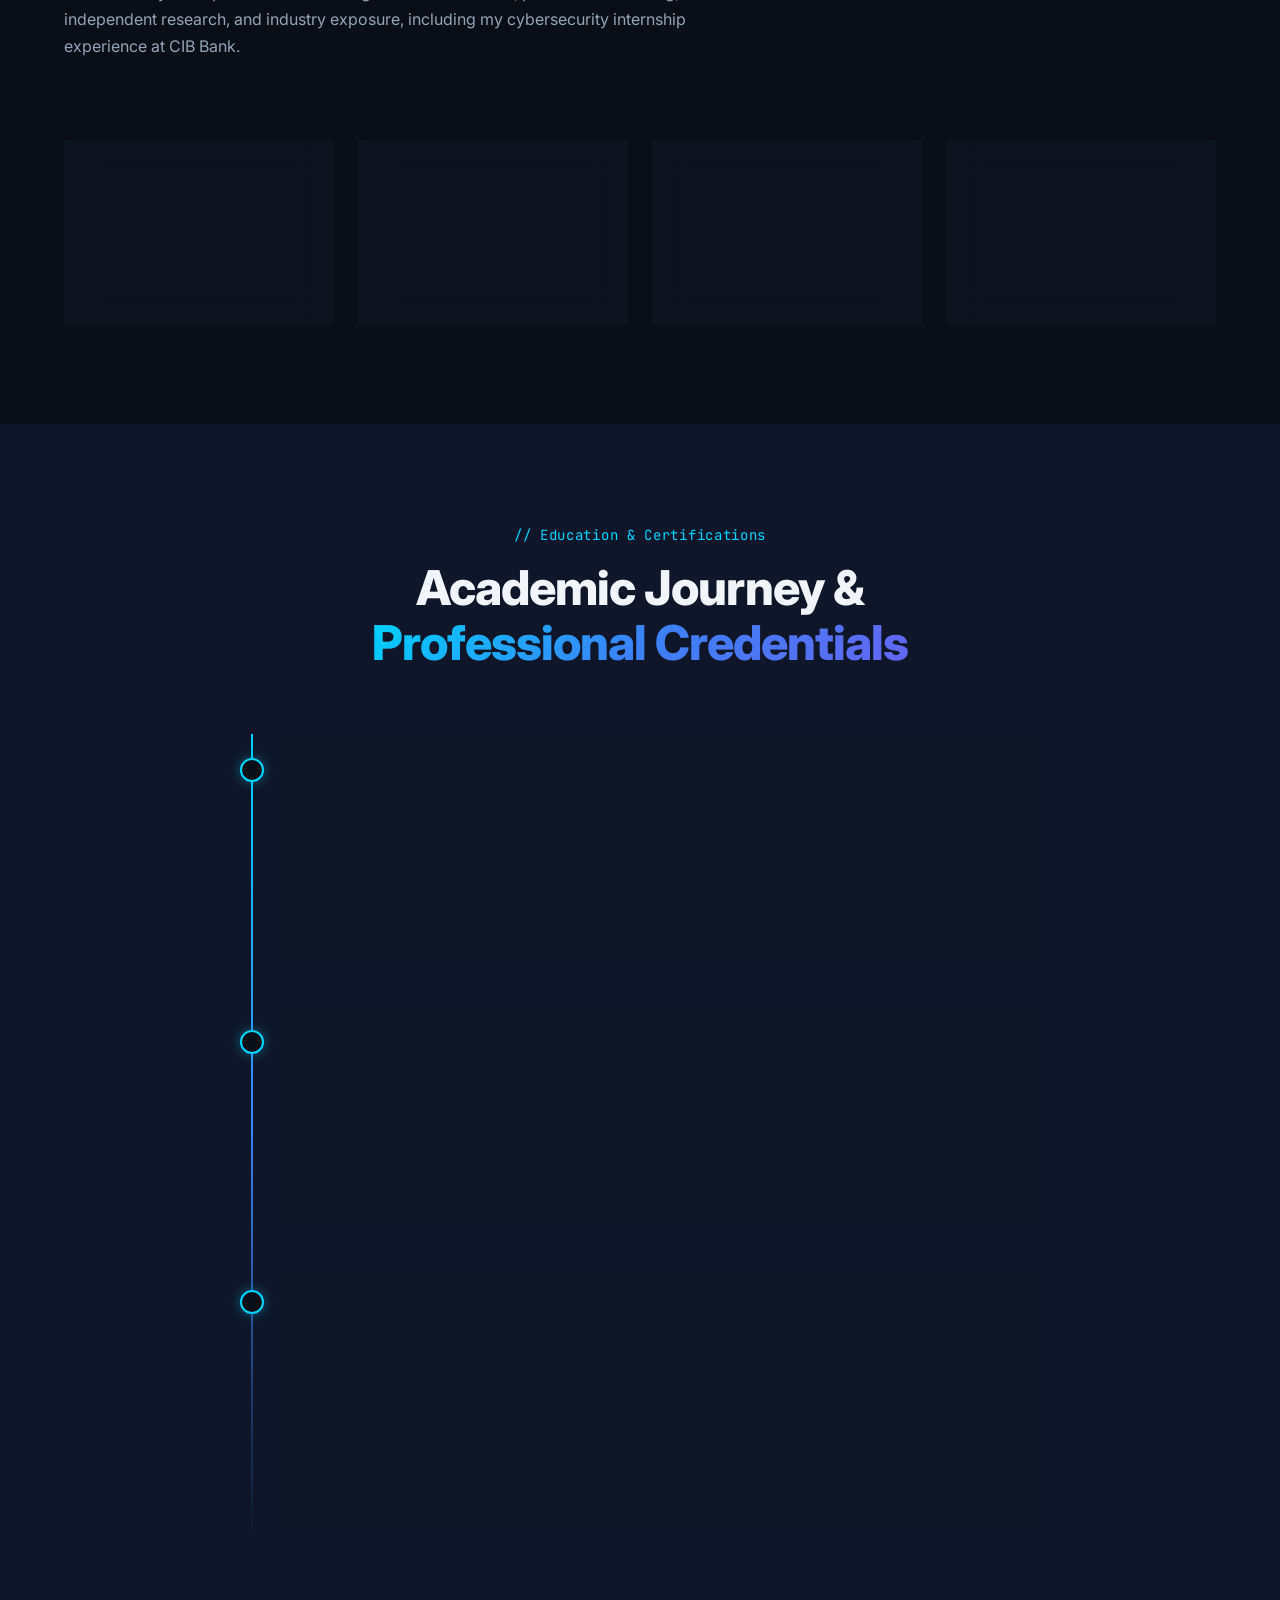
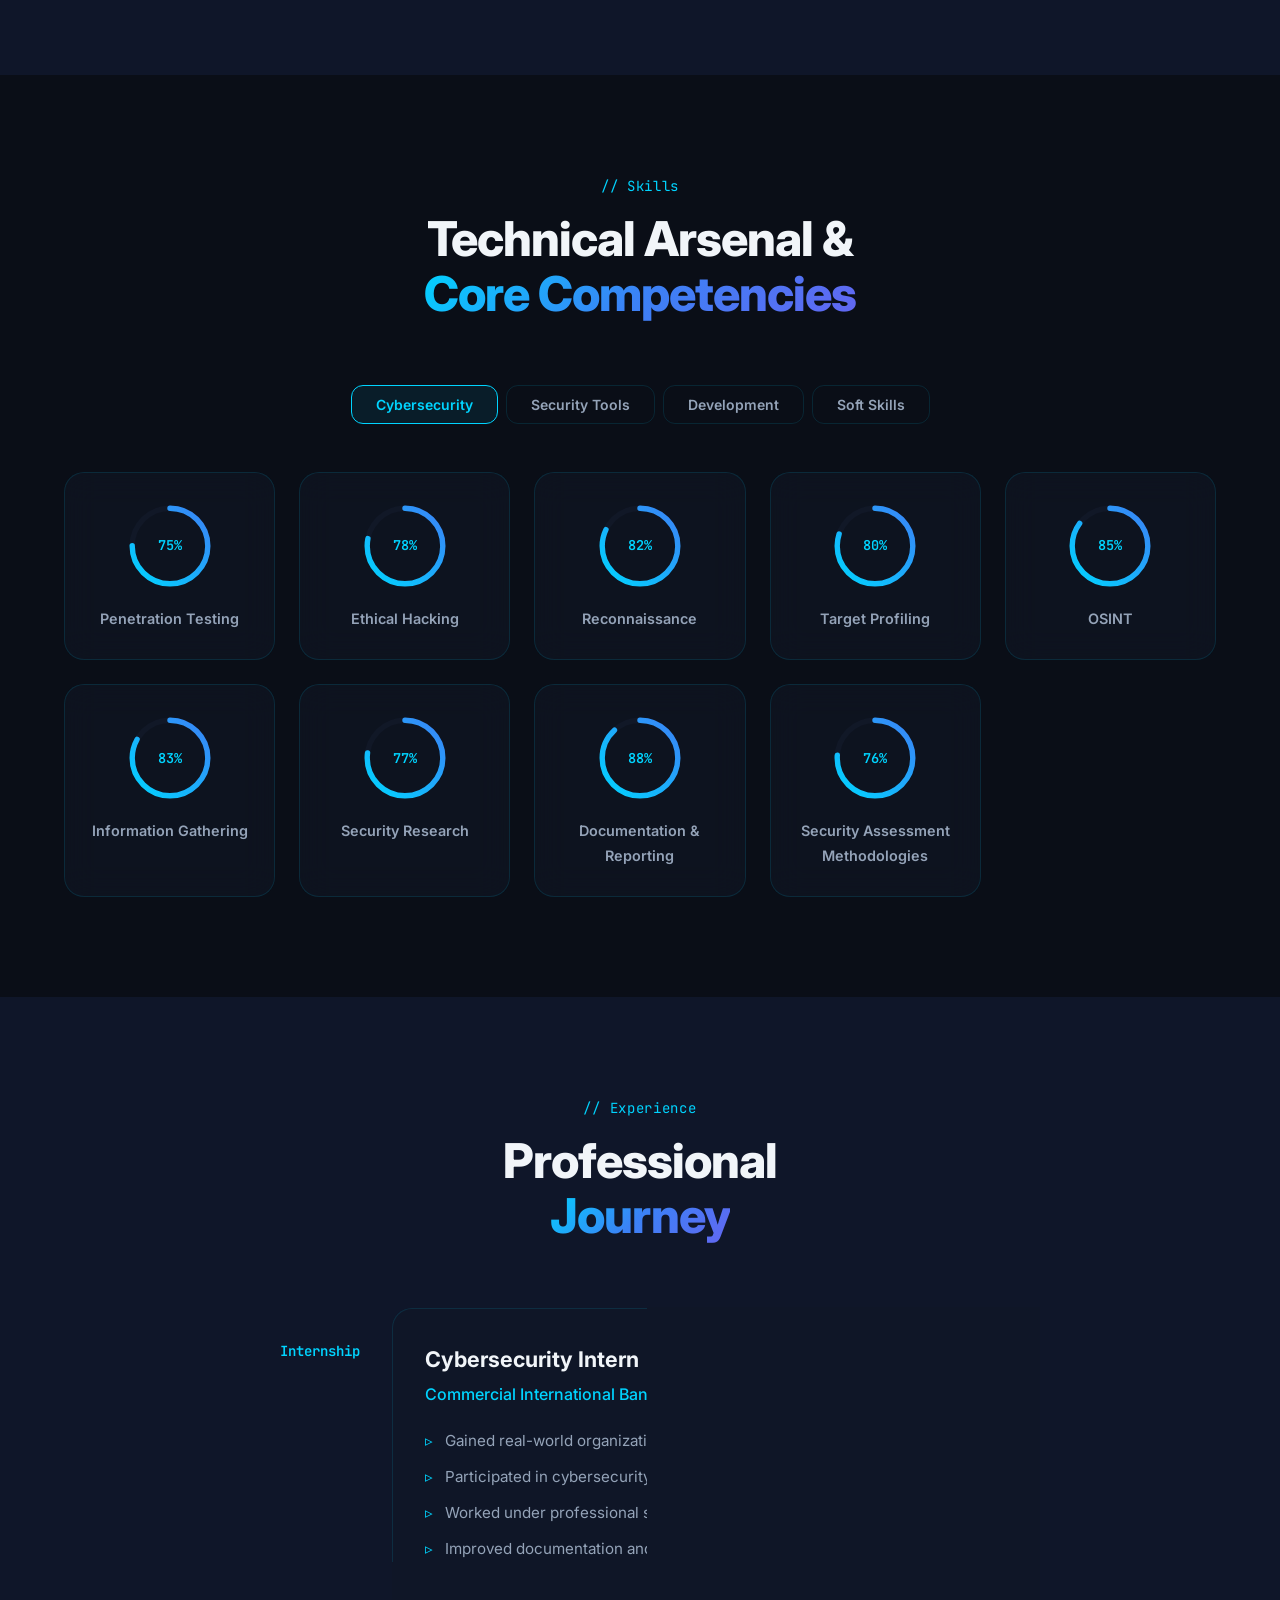
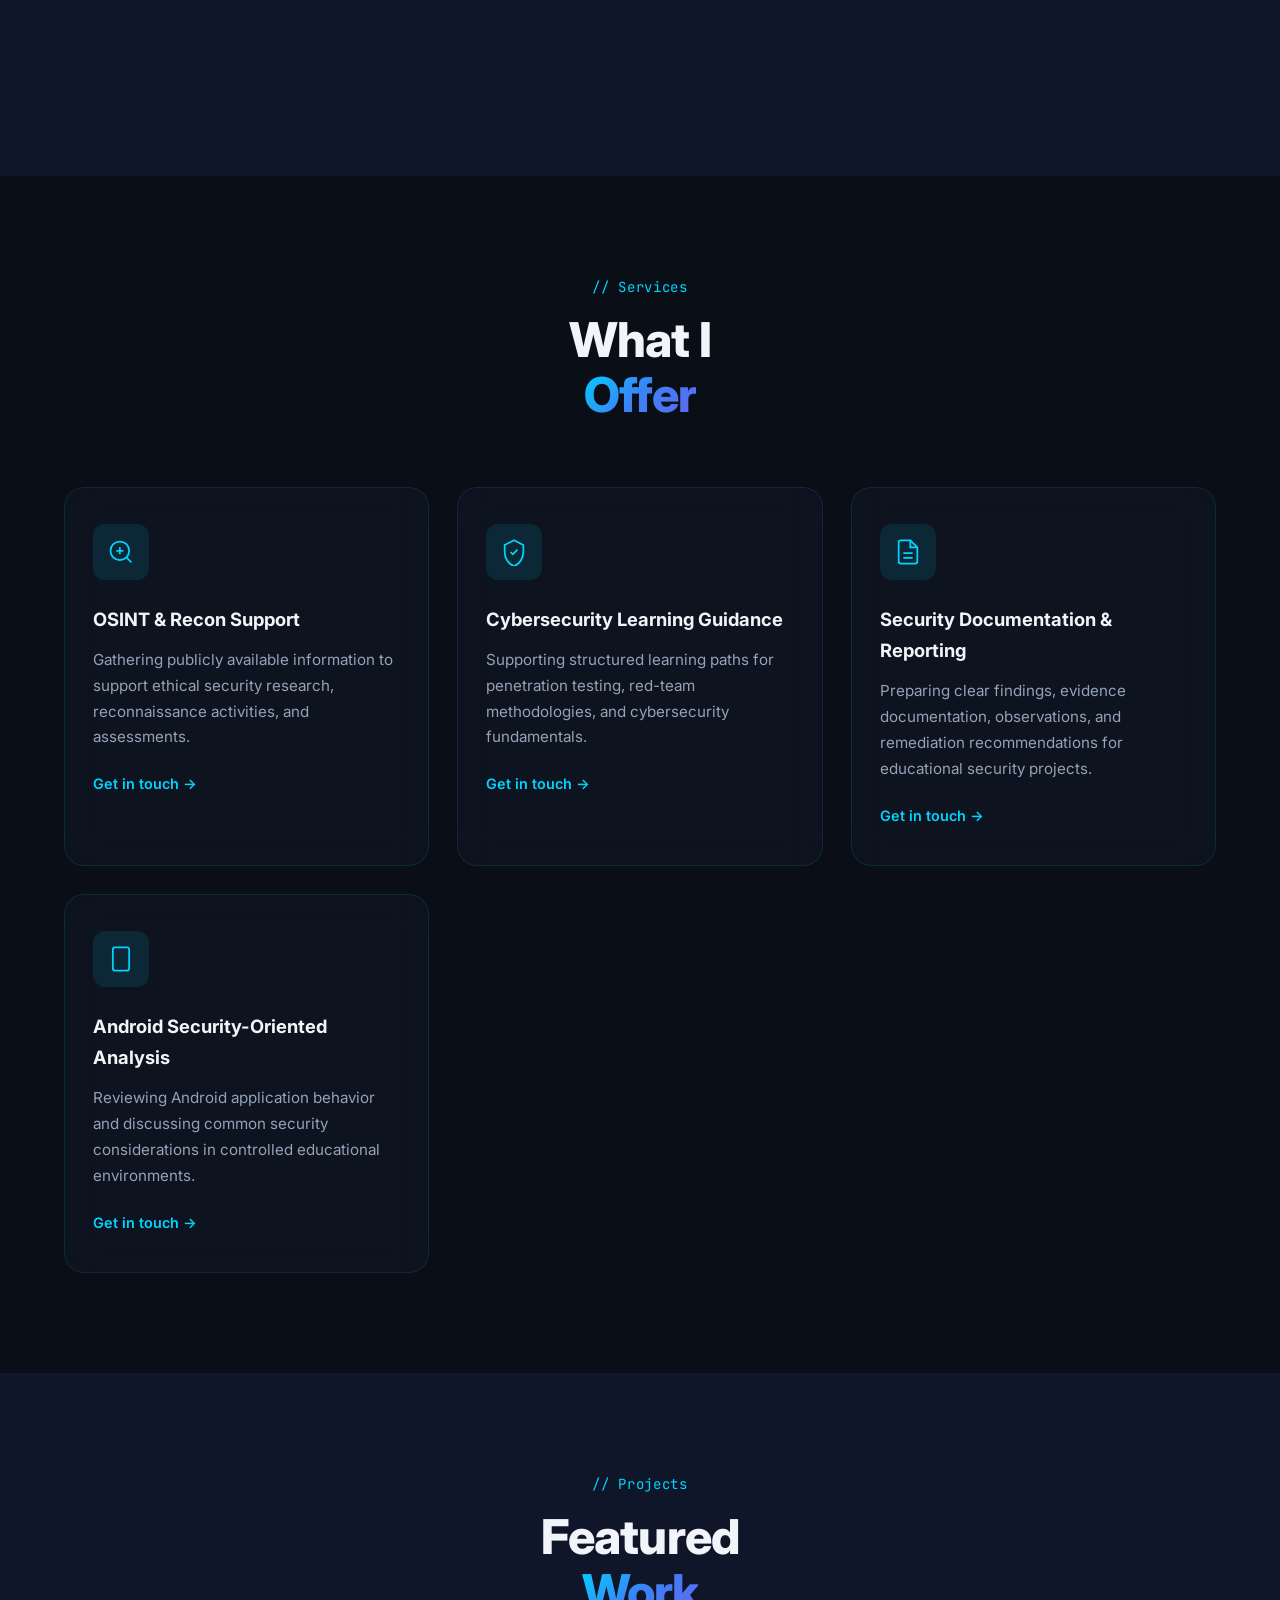
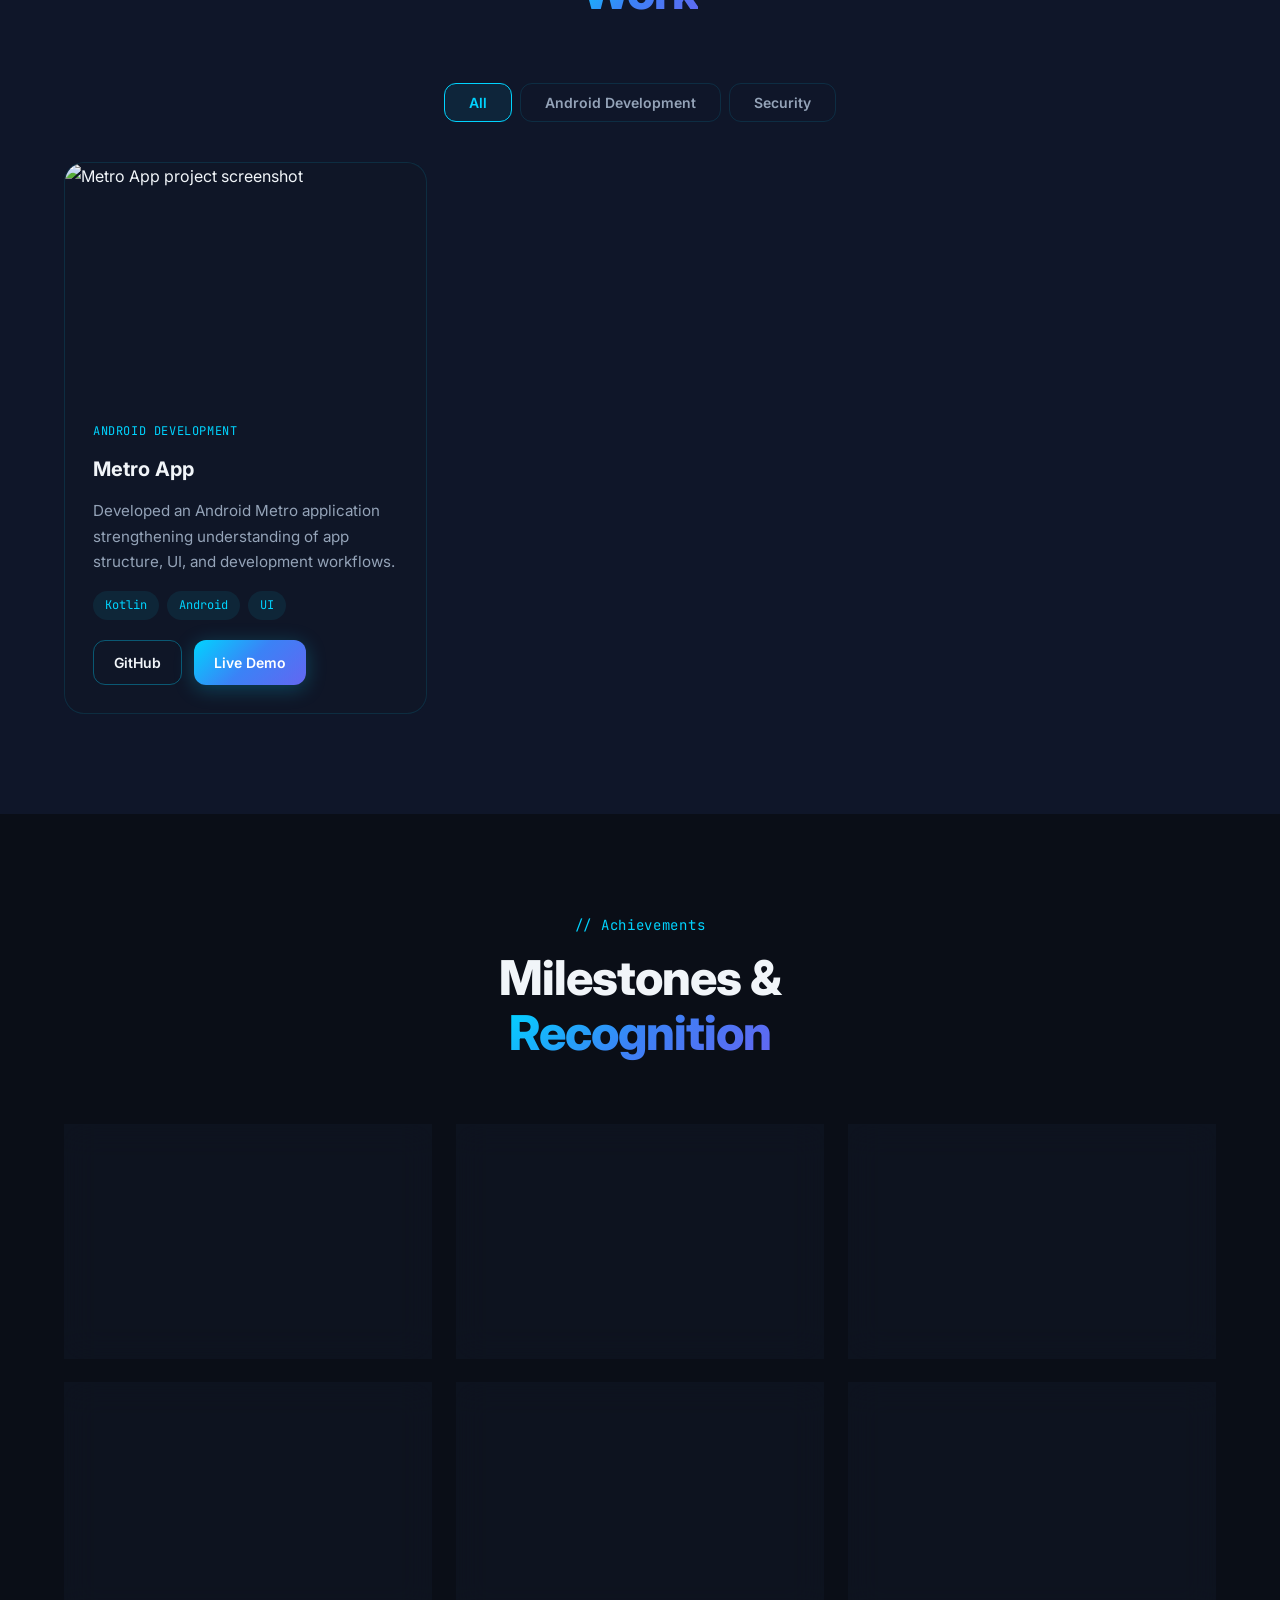
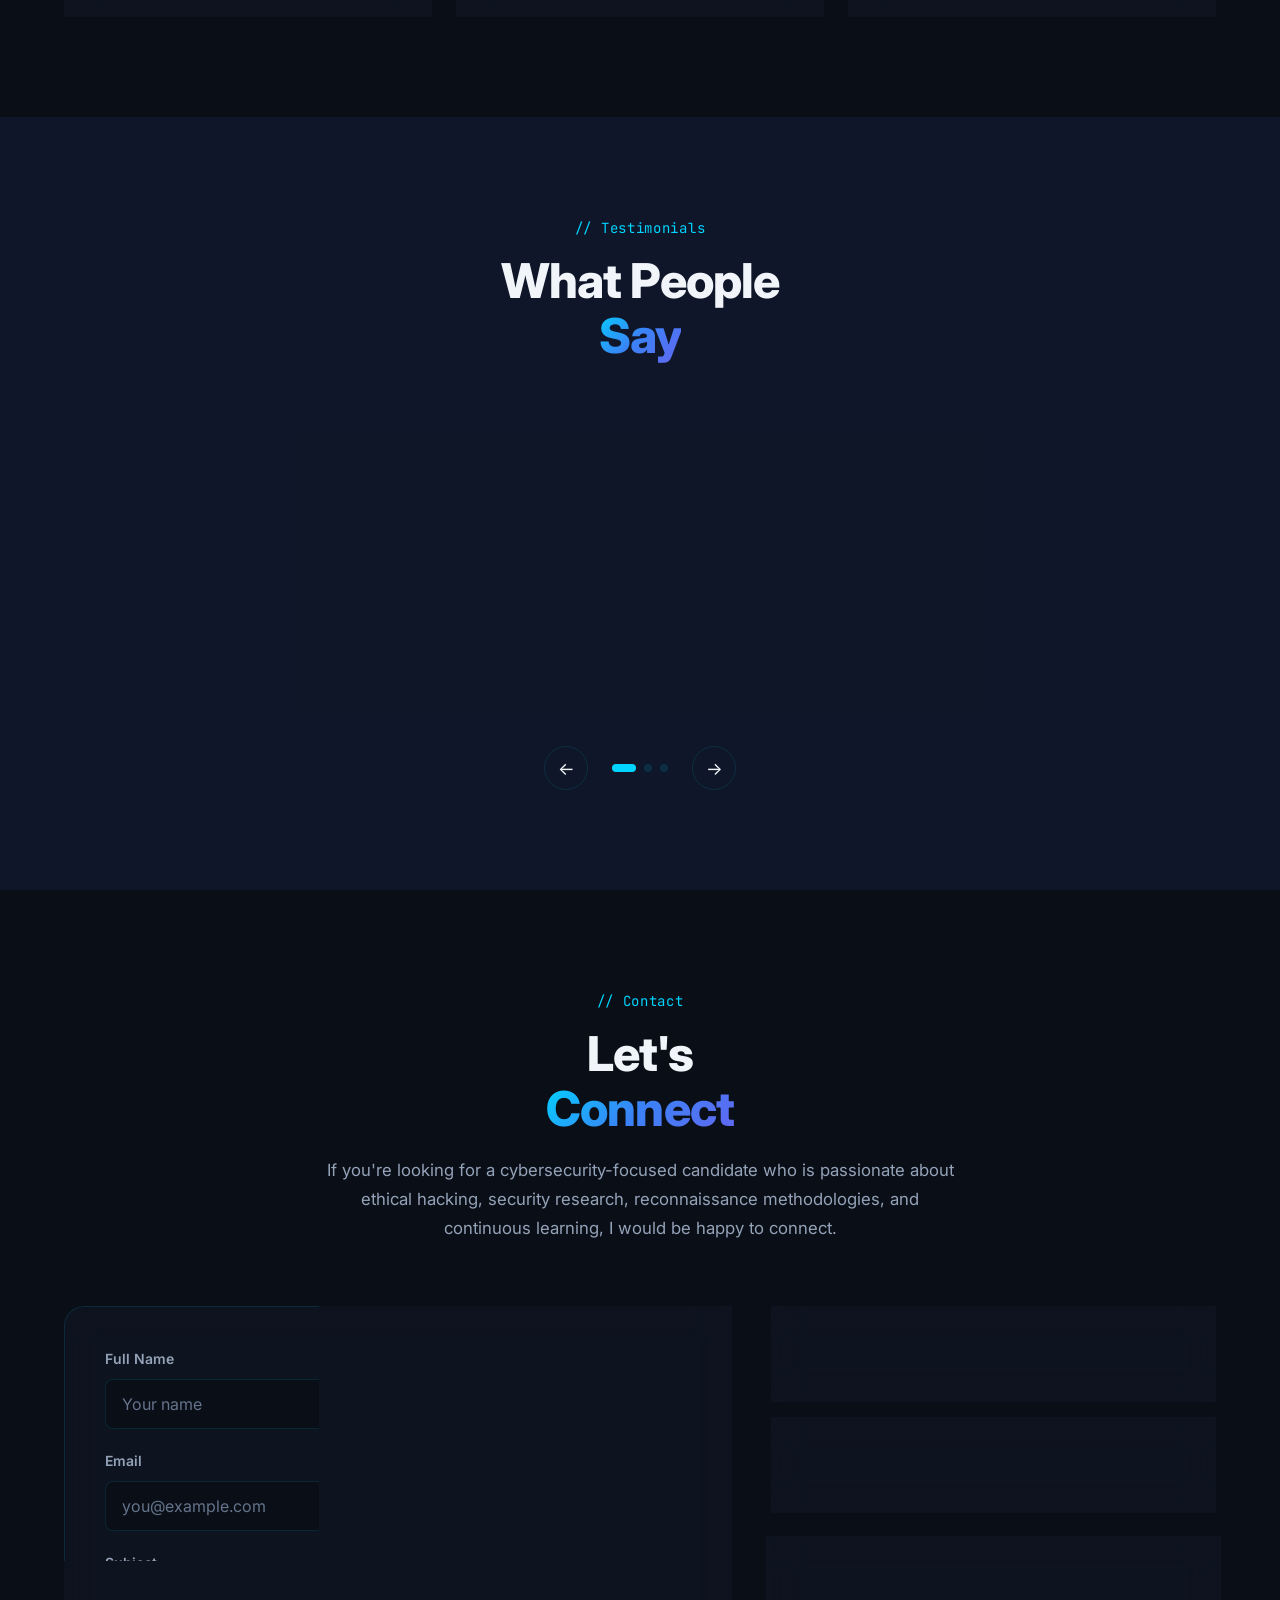
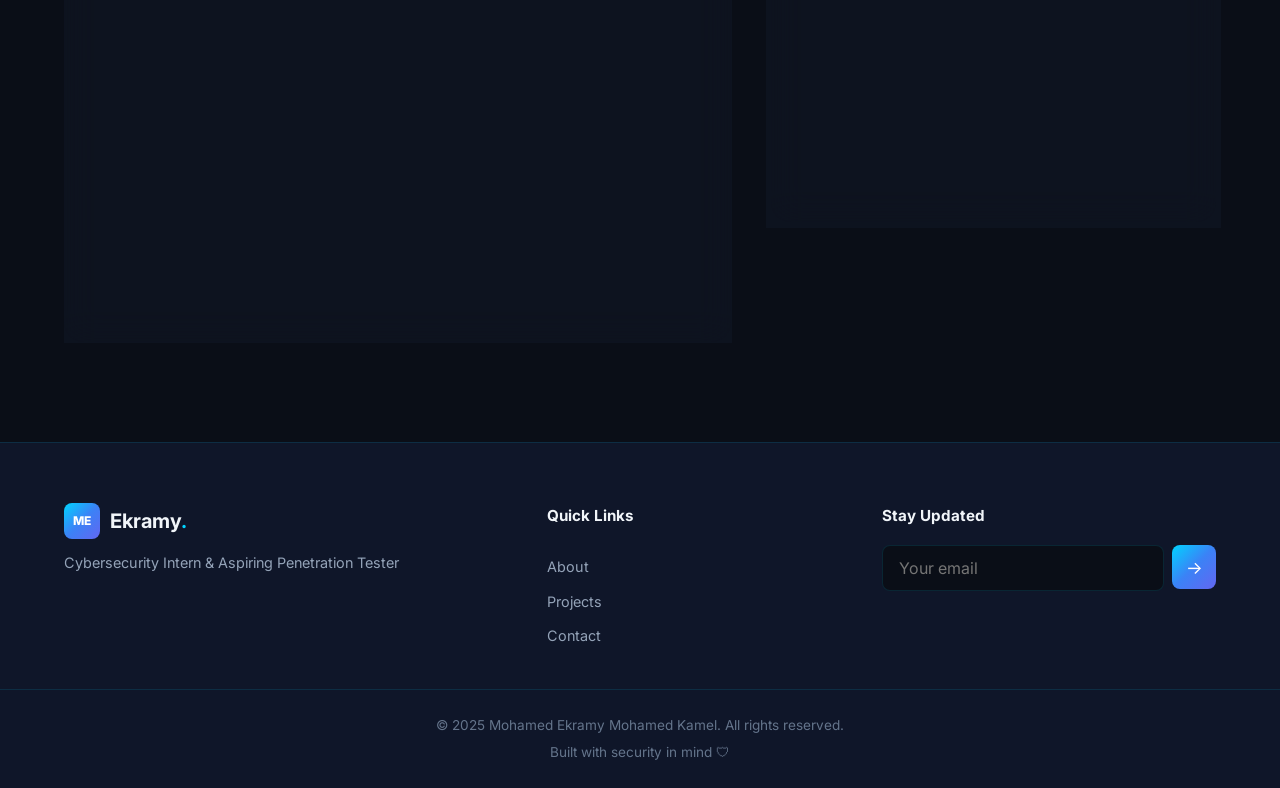
==== commit c7a826e4: "Update index.html" ====
--- a/index.html
+++ b/index.html
@@ -14,7 +14,7 @@
   <link rel="preconnect" href="https://fonts.googleapis.com">
   <link rel="preconnect" href="https://fonts.gstatic.com" crossorigin>
   <link href="https://fonts.googleapis.com/css2?family=Inter:wght@300;400;500;600;700;800&family=JetBrains+Mono:wght@400;500;600&display=swap" rel="stylesheet">
-  <link rel="stylesheet" href="css/styles.css">
+  <link rel="stylesheet" href="./styles.css">
   <link rel="icon" href="data:image/svg+xml,<svg xmlns='http://www.w3.org/2000/svg' viewBox='0 0 100 100'><text y='.9em' font-size='90'>🛡</text></svg>">
 </head>
 <body>
@@ -543,7 +543,6 @@
   <!-- Mouse Glow -->
   <div class="mouse-glow" id="mouseGlow" aria-hidden="true"></div>
 
-  <script src="js/main.js" defer></script>
+  <script src="/main.js" defer></script>
 </body>
 </html>
-
--- a/styles.css
+++ b/styles.css
@@ -0,0 +1,1857 @@
+/* ============================================
+   Mohamed Ekramy — Cybersecurity Portfolio
+   Premium Dark/Light Theme Stylesheet
+   ============================================ */
+
+/* --- CSS Variables --- */
+:root {
+  --bg-primary: #0a0e17;
+  --bg-secondary: #0f1629;
+  --bg-tertiary: #111827;
+  --bg-card: rgba(15, 22, 41, 0.65);
+  --bg-glass: rgba(17, 24, 39, 0.55);
+  --border-color: rgba(0, 212, 255, 0.12);
+  --border-hover: rgba(0, 212, 255, 0.35);
+  --text-primary: #f1f5f9;
+  --text-secondary: #94a3b8;
+  --text-muted: #64748b;
+  --accent-cyan: #00d4ff;
+  --accent-blue: #3b82f6;
+  --accent-purple: #6366f1;
+  --gradient-primary: linear-gradient(135deg, #00d4ff 0%, #3b82f6 50%, #6366f1 100%);
+  --gradient-glow: radial-gradient(ellipse at center, rgba(0, 212, 255, 0.15) 0%, transparent 70%);
+  --shadow-sm: 0 2px 8px rgba(0, 0, 0, 0.3);
+  --shadow-md: 0 8px 32px rgba(0, 0, 0, 0.4);
+  --shadow-glow: 0 0 40px rgba(0, 212, 255, 0.15);
+  --glass-blur: blur(16px);
+  --radius-sm: 8px;
+  --radius-md: 12px;
+  --radius-lg: 20px;
+  --radius-xl: 24px;
+  --transition: 0.3s cubic-bezier(0.4, 0, 0.2, 1);
+  --font-sans: 'Inter', system-ui, -apple-system, sans-serif;
+  --font-mono: 'JetBrains Mono', monospace;
+  --nav-height: 72px;
+  --container-max: 1200px;
+  --section-padding: 100px;
+}
+
+[data-theme="light"] {
+  --bg-primary: #f8fafc;
+  --bg-secondary: #f1f5f9;
+  --bg-tertiary: #e2e8f0;
+  --bg-card: rgba(255, 255, 255, 0.75);
+  --bg-glass: rgba(255, 255, 255, 0.6);
+  --border-color: rgba(59, 130, 246, 0.15);
+  --border-hover: rgba(59, 130, 246, 0.4);
+  --text-primary: #0f172a;
+  --text-secondary: #475569;
+  --text-muted: #64748b;
+  --shadow-sm: 0 2px 8px rgba(0, 0, 0, 0.06);
+  --shadow-md: 0 8px 32px rgba(0, 0, 0, 0.08);
+  --shadow-glow: 0 0 40px rgba(59, 130, 246, 0.1);
+}
+
+/* --- Reset & Base --- */
+*, *::before, *::after { box-sizing: border-box; margin: 0; padding: 0; }
+
+html {
+  scroll-behavior: smooth;
+  scroll-padding-top: var(--nav-height);
+}
+
+body {
+  font-family: var(--font-sans);
+  background: var(--bg-primary);
+  color: var(--text-primary);
+  line-height: 1.7;
+  overflow-x: hidden;
+  -webkit-font-smoothing: antialiased;
+}
+
+body.loading { overflow: hidden; }
+
+img { max-width: 100%; height: auto; display: block; }
+a { color: inherit; text-decoration: none; }
+ul { list-style: none; }
+button { cursor: pointer; border: none; background: none; font-family: inherit; color: inherit; }
+input, textarea { font-family: inherit; font-size: inherit; }
+
+.container {
+  max-width: var(--container-max);
+  margin: 0 auto;
+  padding: 0 24px;
+}
+
+.section {
+  padding: var(--section-padding) 0;
+  position: relative;
+}
+
+.section-alt {
+  background: var(--bg-secondary);
+}
+
+/* --- Glass Effect --- */
+.glass {
+  background: var(--bg-glass);
+  backdrop-filter: var(--glass-blur);
+  -webkit-backdrop-filter: var(--glass-blur);
+  border: 1px solid var(--border-color);
+  border-radius: var(--radius-lg);
+}
+
+/* --- Typography --- */
+.section-tag {
+  font-family: var(--font-mono);
+  font-size: 0.875rem;
+  color: var(--accent-cyan);
+  display: block;
+  margin-bottom: 12px;
+  letter-spacing: 0.05em;
+}
+
+.section-title {
+  font-size: clamp(2rem, 5vw, 3rem);
+  font-weight: 800;
+  line-height: 1.15;
+  letter-spacing: -0.02em;
+}
+
+.gradient-text {
+  background: var(--gradient-primary);
+  -webkit-background-clip: text;
+  -webkit-text-fill-color: transparent;
+  background-clip: text;
+}
+
+.section-header {
+  text-align: center;
+  margin-bottom: 64px;
+}
+
+.section-desc {
+  max-width: 640px;
+  margin: 20px auto 0;
+  color: var(--text-secondary);
+  font-size: 1.05rem;
+}
+
+/* --- Buttons --- */
+.btn {
+  display: inline-flex;
+  align-items: center;
+  justify-content: center;
+  gap: 8px;
+  padding: 14px 28px;
+  border-radius: var(--radius-md);
+  font-weight: 600;
+  font-size: 0.95rem;
+  transition: var(--transition);
+  white-space: nowrap;
+}
+
+.btn-primary {
+  background: var(--gradient-primary);
+  color: #fff;
+  box-shadow: 0 4px 20px rgba(0, 212, 255, 0.25);
+}
+
+.btn-primary:hover {
+  transform: translateY(-2px);
+  box-shadow: 0 8px 30px rgba(0, 212, 255, 0.35);
+}
+
+.btn-outline {
+  border: 1px solid var(--border-hover);
+  color: var(--text-primary);
+  background: transparent;
+}
+
+.btn-outline:hover {
+  background: rgba(0, 212, 255, 0.08);
+  border-color: var(--accent-cyan);
+  transform: translateY(-2px);
+}
+
+.btn-sm { padding: 10px 20px; font-size: 0.875rem; }
+.btn-full { width: 100%; }
+
+/* --- Loader --- */
+.loader {
+  position: fixed;
+  inset: 0;
+  z-index: 10000;
+  background: var(--bg-primary);
+  display: flex;
+  align-items: center;
+  justify-content: center;
+  transition: opacity 0.5s, visibility 0.5s;
+}
+
+.loader.hidden {
+  opacity: 0;
+  visibility: hidden;
+  pointer-events: none;
+}
+
+.loader-content { text-align: center; }
+
+.loader-shield {
+  width: 64px;
+  height: 64px;
+  margin: 0 auto 24px;
+  color: var(--accent-cyan);
+  animation: pulse 2s ease-in-out infinite;
+}
+
+.loader-shield svg { width: 100%; height: 100%; }
+
+.loader-bar {
+  width: 200px;
+  height: 3px;
+  background: var(--bg-tertiary);
+  border-radius: 3px;
+  overflow: hidden;
+  margin: 0 auto 16px;
+}
+
+.loader-progress {
+  height: 100%;
+  width: 0%;
+  background: var(--gradient-primary);
+  border-radius: 3px;
+  animation: loadProgress 1.8s ease forwards;
+}
+
+.loader-text {
+  font-family: var(--font-mono);
+  font-size: 0.85rem;
+  color: var(--text-secondary);
+}
+
+.loader-dots::after {
+  content: '';
+  animation: dots 1.5s steps(4, end) infinite;
+}
+
+@keyframes loadProgress { to { width: 100%; } }
+@keyframes dots {
+  0% { content: ''; }
+  25% { content: '.'; }
+  50% { content: '..'; }
+  75% { content: '...'; }
+}
+@keyframes pulse {
+  0%, 100% { transform: scale(1); opacity: 1; }
+  50% { transform: scale(1.05); opacity: 0.8; }
+}
+
+/* --- Scroll Progress --- */
+.scroll-progress {
+  position: fixed;
+  top: 0;
+  left: 0;
+  width: 100%;
+  height: 3px;
+  z-index: 9999;
+  background: transparent;
+}
+
+.scroll-progress-bar {
+  height: 100%;
+  width: 0%;
+  background: var(--gradient-primary);
+  transition: width 0.1s linear;
+}
+
+/* --- Particles Canvas --- */
+#particles {
+  position: fixed;
+  inset: 0;
+  z-index: 0;
+  pointer-events: none;
+  opacity: 0.5;
+}
+
+[data-theme="light"] #particles { opacity: 0.25; }
+
+/* --- Navbar --- */
+.navbar {
+  position: fixed;
+  top: 0;
+  left: 0;
+  width: 100%;
+  z-index: 1000;
+  height: var(--nav-height);
+  transition: var(--transition);
+}
+
+.navbar.scrolled {
+  background: var(--bg-glass);
+  backdrop-filter: var(--glass-blur);
+  -webkit-backdrop-filter: var(--glass-blur);
+  border-bottom: 1px solid var(--border-color);
+  box-shadow: var(--shadow-sm);
+}
+
+.nav-container {
+  max-width: var(--container-max);
+  margin: 0 auto;
+  padding: 0 24px;
+  height: 100%;
+  display: flex;
+  align-items: center;
+  justify-content: space-between;
+  gap: 16px;
+}
+
+.nav-logo {
+  display: flex;
+  align-items: center;
+  gap: 10px;
+  font-weight: 700;
+  font-size: 1.25rem;
+  flex-shrink: 0;
+}
+
+.logo-icon {
+  width: 36px;
+  height: 36px;
+  background: var(--gradient-primary);
+  border-radius: var(--radius-sm);
+  display: flex;
+  align-items: center;
+  justify-content: center;
+  font-size: 0.75rem;
+  font-weight: 800;
+  color: #fff;
+}
+
+.logo-dot { color: var(--accent-cyan); }
+
+.nav-links {
+  display: flex;
+  align-items: center;
+  gap: 4px;
+}
+
+.nav-link {
+  padding: 8px 14px;
+  font-size: 0.875rem;
+  font-weight: 500;
+  color: var(--text-secondary);
+  border-radius: var(--radius-sm);
+  transition: var(--transition);
+  position: relative;
+}
+
+.nav-link:hover,
+.nav-link.active {
+  color: var(--accent-cyan);
+}
+
+.nav-link.active::after {
+  content: '';
+  position: absolute;
+  bottom: 2px;
+  left: 50%;
+  transform: translateX(-50%);
+  width: 4px;
+  height: 4px;
+  background: var(--accent-cyan);
+  border-radius: 50%;
+}
+
+.nav-actions {
+  display: flex;
+  align-items: center;
+  gap: 12px;
+}
+
+.theme-toggle {
+  width: 40px;
+  height: 40px;
+  border-radius: var(--radius-sm);
+  border: 1px solid var(--border-color);
+  display: flex;
+  align-items: center;
+  justify-content: center;
+  transition: var(--transition);
+}
+
+.theme-toggle:hover {
+  border-color: var(--border-hover);
+  background: rgba(0, 212, 255, 0.05);
+}
+
+.theme-toggle svg { width: 18px; height: 18px; }
+.icon-sun { display: none; }
+.icon-moon { display: block; }
+[data-theme="light"] .icon-sun { display: block; }
+[data-theme="light"] .icon-moon { display: none; }
+
+.nav-toggle {
+  display: none;
+  flex-direction: column;
+  gap: 5px;
+  width: 32px;
+  padding: 4px;
+}
+
+.nav-toggle span {
+  display: block;
+  height: 2px;
+  background: var(--text-primary);
+  border-radius: 2px;
+  transition: var(--transition);
+}
+
+.nav-toggle.active span:nth-child(1) { transform: rotate(45deg) translate(5px, 5px); }
+.nav-toggle.active span:nth-child(2) { opacity: 0; }
+.nav-toggle.active span:nth-child(3) { transform: rotate(-45deg) translate(5px, -5px); }
+
+/* --- Hero --- */
+.hero {
+  min-height: 100vh;
+  display: flex;
+  align-items: center;
+  position: relative;
+  padding-top: var(--nav-height);
+  z-index: 1;
+}
+
+.hero-grid {
+  display: grid;
+  grid-template-columns: 1fr 1fr;
+  gap: 60px;
+  align-items: center;
+}
+
+.hero-greeting {
+  font-family: var(--font-mono);
+  color: var(--accent-cyan);
+  font-size: 1rem;
+  margin-bottom: 12px;
+}
+
+.terminal-prompt { margin-right: 4px; }
+
+.hero-name {
+  font-size: clamp(2.5rem, 6vw, 4rem);
+  font-weight: 800;
+  line-height: 1.1;
+  letter-spacing: -0.03em;
+  margin-bottom: 16px;
+}
+
+.hero-title-wrap {
+  display: flex;
+  align-items: center;
+  gap: 2px;
+  margin-bottom: 8px;
+}
+
+.hero-title {
+  font-size: clamp(1rem, 2.5vw, 1.35rem);
+  font-weight: 600;
+  color: var(--text-secondary);
+  min-height: 1.6em;
+}
+
+.typing-cursor {
+  color: var(--accent-cyan);
+  animation: blink 1s step-end infinite;
+  font-weight: 300;
+}
+
+@keyframes blink { 50% { opacity: 0; } }
+
+.hero-subtitle {
+  font-size: 1.1rem;
+  color: var(--accent-cyan);
+  font-weight: 500;
+  margin-bottom: 20px;
+}
+
+.hero-tagline {
+  color: var(--text-secondary);
+  font-size: 1.05rem;
+  max-width: 520px;
+  margin-bottom: 32px;
+}
+
+.hero-cta {
+  display: flex;
+  flex-wrap: wrap;
+  gap: 16px;
+  margin-bottom: 32px;
+}
+
+.hero-social {
+  display: flex;
+  gap: 12px;
+}
+
+.hero-social a {
+  width: 44px;
+  height: 44px;
+  border-radius: var(--radius-sm);
+  border: 1px solid var(--border-color);
+  display: flex;
+  align-items: center;
+  justify-content: center;
+  transition: var(--transition);
+  color: var(--text-secondary);
+}
+
+.hero-social a svg { width: 20px; height: 20px; }
+
+.hero-social a:hover {
+  border-color: var(--accent-cyan);
+  color: var(--accent-cyan);
+  transform: translateY(-3px);
+  box-shadow: var(--shadow-glow);
+}
+
+.hero-image-wrap {
+  position: relative;
+  display: flex;
+  justify-content: center;
+}
+
+.hero-image-glow {
+  position: absolute;
+  width: 80%;
+  height: 80%;
+  background: var(--gradient-glow);
+  border-radius: 50%;
+  filter: blur(40px);
+  top: 10%;
+  left: 10%;
+}
+
+.hero-image-frame {
+  position: relative;
+  border-radius: var(--radius-xl);
+  overflow: hidden;
+  border: 2px solid var(--border-color);
+  box-shadow: var(--shadow-md), var(--shadow-glow);
+  transition: var(--transition);
+}
+
+.hero-image-frame:hover {
+  border-color: var(--border-hover);
+  transform: translateY(-4px);
+}
+
+.hero-image-frame img {
+  width: 100%;
+  max-width: 400px;
+  aspect-ratio: 1;
+  object-fit: cover;
+}
+
+.floating-badge {
+  position: absolute;
+  display: flex;
+  align-items: center;
+  gap: 8px;
+  padding: 10px 16px;
+  background: var(--bg-glass);
+  backdrop-filter: var(--glass-blur);
+  border: 1px solid var(--border-color);
+  border-radius: var(--radius-md);
+  font-size: 0.85rem;
+  font-weight: 600;
+  box-shadow: var(--shadow-md);
+  animation: float 6s ease-in-out infinite;
+}
+
+.floating-badge svg { width: 18px; height: 18px; color: var(--accent-cyan); }
+.badge-1 { top: 10%; right: -10%; animation-delay: 0s; }
+.badge-2 { bottom: 15%; left: -10%; animation-delay: 3s; }
+
+@keyframes float {
+  0%, 100% { transform: translateY(0); }
+  50% { transform: translateY(-12px); }
+}
+
+.scroll-indicator {
+  position: absolute;
+  bottom: 32px;
+  left: 50%;
+  transform: translateX(-50%);
+  display: flex;
+  flex-direction: column;
+  align-items: center;
+  gap: 8px;
+  color: var(--text-muted);
+  font-size: 0.75rem;
+  font-family: var(--font-mono);
+  animation: fadeInUp 1s ease 2s both;
+}
+
+.scroll-arrow {
+  width: 20px;
+  height: 32px;
+  border: 2px solid var(--border-color);
+  border-radius: 12px;
+  position: relative;
+}
+
+.scroll-arrow::after {
+  content: '';
+  position: absolute;
+  top: 6px;
+  left: 50%;
+  transform: translateX(-50%);
+  width: 4px;
+  height: 8px;
+  background: var(--accent-cyan);
+  border-radius: 2px;
+  animation: scrollDown 2s ease infinite;
+}
+
+@keyframes scrollDown {
+  0% { opacity: 1; top: 6px; }
+  100% { opacity: 0; top: 18px; }
+}
+
+/* --- About --- */
+.about-grid {
+  display: grid;
+  grid-template-columns: 1.2fr 0.8fr;
+  gap: 48px;
+  margin-bottom: 64px;
+}
+
+.about-content p {
+  color: var(--text-secondary);
+  margin-bottom: 16px;
+}
+
+.about-hook {
+  font-size: 1.25rem;
+  font-weight: 600;
+  color: var(--text-primary) !important;
+  border-left: 3px solid var(--accent-cyan);
+  padding-left: 20px;
+  margin-bottom: 24px !important;
+}
+
+.usp-title {
+  font-size: 1.25rem;
+  margin-bottom: 24px;
+  font-weight: 700;
+}
+
+.usp-list li {
+  display: flex;
+  align-items: center;
+  gap: 16px;
+  padding: 14px 0;
+  border-bottom: 1px solid var(--border-color);
+  color: var(--text-secondary);
+  transition: var(--transition);
+}
+
+.usp-list li:hover {
+  color: var(--text-primary);
+  padding-left: 8px;
+}
+
+.usp-icon {
+  font-family: var(--font-mono);
+  font-size: 0.75rem;
+  font-weight: 600;
+  color: var(--accent-cyan);
+  background: rgba(0, 212, 255, 0.1);
+  padding: 6px 10px;
+  border-radius: var(--radius-sm);
+  flex-shrink: 0;
+}
+
+.stats-grid {
+  display: grid;
+  grid-template-columns: repeat(4, 1fr);
+  gap: 24px;
+}
+
+.stat-card {
+  padding: 32px 24px;
+  text-align: center;
+  transition: var(--transition);
+}
+
+.stat-card:hover {
+  transform: translateY(-4px);
+  border-color: var(--border-hover);
+  box-shadow: var(--shadow-glow);
+}
+
+.stat-icon {
+  font-size: 2rem;
+  margin-bottom: 12px;
+}
+
+.stat-value {
+  font-size: 1.35rem;
+  font-weight: 800;
+  background: var(--gradient-primary);
+  -webkit-background-clip: text;
+  -webkit-text-fill-color: transparent;
+  background-clip: text;
+  line-height: 1.2;
+  margin-bottom: 6px;
+}
+
+.stat-label {
+  font-size: 0.875rem;
+  color: var(--text-secondary);
+  line-height: 1.4;
+}
+
+/* --- Timeline --- */
+.timeline {
+  position: relative;
+  max-width: 800px;
+  margin: 0 auto;
+  padding-left: 40px;
+}
+
+.timeline::before {
+  content: '';
+  position: absolute;
+  left: 11px;
+  top: 0;
+  bottom: 0;
+  width: 2px;
+  background: linear-gradient(to bottom, var(--accent-cyan), var(--accent-blue), transparent);
+}
+
+.timeline-item {
+  position: relative;
+  margin-bottom: 40px;
+}
+
+.timeline-marker {
+  position: absolute;
+  left: -40px;
+  top: 24px;
+  width: 24px;
+  height: 24px;
+  border-radius: 50%;
+  background: var(--bg-primary);
+  border: 2px solid var(--accent-cyan);
+  box-shadow: 0 0 12px rgba(0, 212, 255, 0.4);
+  z-index: 1;
+}
+
+.timeline-card {
+  padding: 32px;
+  transition: var(--transition);
+}
+
+.timeline-card:hover {
+  border-color: var(--border-hover);
+  transform: translateX(8px);
+}
+
+.timeline-badge {
+  display: inline-block;
+  font-family: var(--font-mono);
+  font-size: 0.75rem;
+  font-weight: 600;
+  padding: 4px 12px;
+  border-radius: 20px;
+  margin-bottom: 12px;
+  text-transform: uppercase;
+  letter-spacing: 0.05em;
+}
+
+.timeline-badge.education {
+  background: rgba(99, 102, 241, 0.15);
+  color: var(--accent-purple);
+}
+
+.timeline-badge.cert {
+  background: rgba(0, 212, 255, 0.12);
+  color: var(--accent-cyan);
+}
+
+.timeline-card h3 {
+  font-size: 1.35rem;
+  margin-bottom: 8px;
+}
+
+.timeline-subtitle {
+  color: var(--accent-cyan);
+  font-weight: 500;
+  margin-bottom: 12px;
+}
+
+.timeline-meta {
+  display: flex;
+  flex-wrap: wrap;
+  gap: 12px;
+  align-items: center;
+  margin-bottom: 12px;
+}
+
+.status-badge {
+  font-size: 0.8rem;
+  font-weight: 600;
+  padding: 4px 12px;
+  border-radius: 20px;
+}
+
+.status-badge.in-progress {
+  background: rgba(251, 191, 36, 0.15);
+  color: #fbbf24;
+}
+
+.status-badge.completed {
+  background: rgba(34, 197, 94, 0.15);
+  color: #22c55e;
+}
+
+.timeline-focus {
+  font-size: 0.875rem;
+  color: var(--text-muted);
+}
+
+.timeline-card p {
+  color: var(--text-secondary);
+  font-size: 0.95rem;
+}
+
+.cert-image-wrap {
+  margin-top: 20px;
+  border-radius: var(--radius-md);
+  overflow: hidden;
+  border: 1px solid var(--border-color);
+}
+
+.cert-image {
+  width: 100%;
+  transition: var(--transition);
+}
+
+.cert-image-wrap:hover .cert-image {
+  transform: scale(1.02);
+}
+
+/* --- Skills --- */
+.skills-tabs {
+  display: flex;
+  flex-wrap: wrap;
+  justify-content: center;
+  gap: 8px;
+  margin-bottom: 48px;
+}
+
+.skill-tab {
+  padding: 10px 24px;
+  border-radius: var(--radius-md);
+  font-weight: 600;
+  font-size: 0.875rem;
+  color: var(--text-secondary);
+  border: 1px solid var(--border-color);
+  transition: var(--transition);
+}
+
+.skill-tab:hover,
+.skill-tab.active {
+  color: var(--accent-cyan);
+  border-color: var(--accent-cyan);
+  background: rgba(0, 212, 255, 0.08);
+}
+
+.skill-panel { display: none; }
+.skill-panel.active { display: block; animation: fadeIn 0.4s ease; }
+
+@keyframes fadeIn {
+  from { opacity: 0; transform: translateY(10px); }
+  to { opacity: 1; transform: translateY(0); }
+}
+
+.skills-grid {
+  display: grid;
+  grid-template-columns: repeat(auto-fill, minmax(200px, 1fr));
+  gap: 24px;
+}
+
+.skill-card {
+  padding: 28px 20px;
+  text-align: center;
+  transition: var(--transition);
+}
+
+.skill-card:hover {
+  transform: translateY(-6px);
+  border-color: var(--border-hover);
+  box-shadow: var(--shadow-glow);
+}
+
+.skill-ring {
+  position: relative;
+  width: 90px;
+  height: 90px;
+  margin: 0 auto 16px;
+}
+
+.skill-ring svg {
+  width: 100%;
+  height: 100%;
+  transform: rotate(-90deg);
+}
+
+.ring-bg {
+  fill: none;
+  stroke: var(--bg-tertiary);
+  stroke-width: 6;
+}
+
+.ring-fill {
+  fill: none;
+  stroke: url(#skillGradient);
+  stroke-width: 6;
+  stroke-linecap: round;
+  stroke-dasharray: 264;
+  stroke-dashoffset: 264;
+  transition: stroke-dashoffset 1.5s cubic-bezier(0.4, 0, 0.2, 1);
+}
+
+.skill-percent {
+  position: absolute;
+  inset: 0;
+  display: flex;
+  align-items: center;
+  justify-content: center;
+  font-family: var(--font-mono);
+  font-size: 0.85rem;
+  font-weight: 600;
+  color: var(--accent-cyan);
+}
+
+.skill-card h4 {
+  font-size: 0.9rem;
+  font-weight: 600;
+  color: var(--text-secondary);
+}
+
+.tools-grid {
+  display: flex;
+  flex-wrap: wrap;
+  gap: 12px;
+  justify-content: center;
+}
+
+.tool-chip {
+  padding: 12px 24px;
+  background: var(--bg-glass);
+  border: 1px solid var(--border-color);
+  border-radius: var(--radius-md);
+  font-family: var(--font-mono);
+  font-size: 0.875rem;
+  font-weight: 500;
+  transition: var(--transition);
+  cursor: default;
+}
+
+.tool-chip:hover {
+  border-color: var(--accent-cyan);
+  color: var(--accent-cyan);
+  transform: translateY(-3px);
+  box-shadow: var(--shadow-glow);
+}
+
+.soft-skills-list {
+  max-width: 700px;
+  margin: 0 auto;
+  display: flex;
+  flex-direction: column;
+  gap: 16px;
+}
+
+.soft-skill-item {
+  display: grid;
+  grid-template-columns: 1fr auto;
+  grid-template-rows: auto auto;
+  gap: 8px 16px;
+  padding: 20px 24px;
+  align-items: center;
+}
+
+.soft-skill-bar {
+  grid-column: 1 / -1;
+  height: 6px;
+  background: var(--bg-tertiary);
+  border-radius: 3px;
+  overflow: hidden;
+}
+
+.soft-skill-fill {
+  height: 100%;
+  width: 0%;
+  background: var(--gradient-primary);
+  border-radius: 3px;
+  transition: width 1.5s cubic-bezier(0.4, 0, 0.2, 1);
+}
+
+.soft-skill-item span {
+  font-weight: 600;
+  font-size: 0.95rem;
+}
+
+.soft-skill-item em {
+  font-style: normal;
+  font-family: var(--font-mono);
+  font-size: 0.85rem;
+  color: var(--accent-cyan);
+}
+
+/* --- Experience --- */
+.experience-timeline {
+  max-width: 800px;
+  margin: 0 auto;
+}
+
+.exp-item {
+  display: grid;
+  grid-template-columns: 120px 1fr;
+  gap: 32px;
+}
+
+.exp-date {
+  font-family: var(--font-mono);
+  font-size: 0.875rem;
+  color: var(--accent-cyan);
+  font-weight: 600;
+  padding-top: 32px;
+  text-align: right;
+}
+
+.exp-card {
+  padding: 32px;
+  transition: var(--transition);
+}
+
+.exp-card:hover {
+  border-color: var(--border-hover);
+  transform: translateX(8px);
+}
+
+.exp-header {
+  margin-bottom: 20px;
+}
+
+.exp-header h3 {
+  font-size: 1.35rem;
+  margin-bottom: 4px;
+}
+
+.exp-company {
+  color: var(--accent-cyan);
+  font-weight: 500;
+}
+
+.exp-list li {
+  position: relative;
+  padding-left: 20px;
+  color: var(--text-secondary);
+  margin-bottom: 10px;
+  font-size: 0.95rem;
+}
+
+.exp-list li::before {
+  content: '▹';
+  position: absolute;
+  left: 0;
+  color: var(--accent-cyan);
+}
+
+/* --- Services --- */
+.services-grid {
+  display: grid;
+  grid-template-columns: repeat(auto-fill, minmax(280px, 1fr));
+  gap: 28px;
+}
+
+.service-card {
+  padding: 36px 28px;
+  transition: var(--transition);
+  position: relative;
+  overflow: hidden;
+}
+
+.service-card::before {
+  content: '';
+  position: absolute;
+  top: 0;
+  left: 0;
+  width: 100%;
+  height: 3px;
+  background: var(--gradient-primary);
+  transform: scaleX(0);
+  transform-origin: left;
+  transition: transform 0.4s ease;
+}
+
+.service-card:hover::before { transform: scaleX(1); }
+
+.service-card:hover {
+  transform: translateY(-8px);
+  border-color: var(--border-hover);
+  box-shadow: var(--shadow-glow);
+}
+
+.service-icon {
+  width: 56px;
+  height: 56px;
+  border-radius: var(--radius-md);
+  background: rgba(0, 212, 255, 0.1);
+  display: flex;
+  align-items: center;
+  justify-content: center;
+  margin-bottom: 24px;
+  color: var(--accent-cyan);
+}
+
+.service-icon svg { width: 28px; height: 28px; }
+
+.service-card h3 {
+  font-size: 1.15rem;
+  margin-bottom: 12px;
+}
+
+.service-card p {
+  color: var(--text-secondary);
+  font-size: 0.95rem;
+  margin-bottom: 20px;
+}
+
+.service-link {
+  font-weight: 600;
+  font-size: 0.9rem;
+  color: var(--accent-cyan);
+  transition: var(--transition);
+}
+
+.service-link:hover { letter-spacing: 0.05em; }
+
+/* --- Projects --- */
+.project-filters {
+  display: flex;
+  justify-content: center;
+  gap: 8px;
+  margin-bottom: 40px;
+  flex-wrap: wrap;
+}
+
+.filter-btn {
+  padding: 10px 24px;
+  border-radius: var(--radius-md);
+  font-weight: 600;
+  font-size: 0.875rem;
+  color: var(--text-secondary);
+  border: 1px solid var(--border-color);
+  transition: var(--transition);
+}
+
+.filter-btn:hover,
+.filter-btn.active {
+  color: var(--accent-cyan);
+  border-color: var(--accent-cyan);
+  background: rgba(0, 212, 255, 0.08);
+}
+
+.projects-grid {
+  display: grid;
+  grid-template-columns: repeat(auto-fill, minmax(360px, 1fr));
+  gap: 32px;
+}
+
+.project-card {
+  overflow: hidden;
+  transition: var(--transition);
+}
+
+.project-card.hidden { display: none; }
+
+.project-card:hover {
+  transform: translateY(-6px);
+  border-color: var(--border-hover);
+  box-shadow: var(--shadow-glow);
+}
+
+.project-image {
+  position: relative;
+  overflow: hidden;
+  aspect-ratio: 16/10;
+}
+
+.project-image img {
+  width: 100%;
+  height: 100%;
+  object-fit: cover;
+  transition: transform 0.5s ease;
+}
+
+.project-card:hover .project-image img { transform: scale(1.05); }
+
+.project-overlay {
+  position: absolute;
+  inset: 0;
+  background: rgba(10, 14, 23, 0.7);
+  display: flex;
+  align-items: center;
+  justify-content: center;
+  opacity: 0;
+  transition: var(--transition);
+}
+
+.project-card:hover .project-overlay { opacity: 1; }
+
+.project-view-btn {
+  padding: 12px 28px;
+  background: var(--gradient-primary);
+  color: #fff;
+  border-radius: var(--radius-md);
+  font-weight: 600;
+  transition: var(--transition);
+}
+
+.project-view-btn:hover { transform: scale(1.05); }
+
+.project-info { padding: 28px; }
+
+.project-category {
+  font-family: var(--font-mono);
+  font-size: 0.75rem;
+  color: var(--accent-cyan);
+  text-transform: uppercase;
+  letter-spacing: 0.05em;
+}
+
+.project-info h3 {
+  font-size: 1.25rem;
+  margin: 8px 0 12px;
+}
+
+.project-info p {
+  color: var(--text-secondary);
+  font-size: 0.95rem;
+  margin-bottom: 16px;
+}
+
+.project-tags {
+  display: flex;
+  flex-wrap: wrap;
+  gap: 8px;
+  margin-bottom: 20px;
+}
+
+.project-tags span {
+  font-size: 0.75rem;
+  padding: 4px 12px;
+  background: rgba(0, 212, 255, 0.08);
+  border-radius: 20px;
+  color: var(--accent-cyan);
+  font-family: var(--font-mono);
+}
+
+.project-links {
+  display: flex;
+  gap: 12px;
+}
+
+/* --- Modal --- */
+.modal {
+  position: fixed;
+  inset: 0;
+  z-index: 2000;
+  display: flex;
+  align-items: center;
+  justify-content: center;
+  padding: 24px;
+}
+
+.modal[hidden] { display: none; }
+
+.modal-backdrop {
+  position: absolute;
+  inset: 0;
+  background: rgba(0, 0, 0, 0.7);
+  backdrop-filter: blur(4px);
+}
+
+.modal-content {
+  position: relative;
+  max-width: 700px;
+  width: 100%;
+  max-height: 85vh;
+  overflow-y: auto;
+  padding: 40px;
+  animation: modalIn 0.3s ease;
+}
+
+@keyframes modalIn {
+  from { opacity: 0; transform: scale(0.95) translateY(20px); }
+  to { opacity: 1; transform: scale(1) translateY(0); }
+}
+
+.modal-close {
+  position: absolute;
+  top: 16px;
+  right: 20px;
+  font-size: 1.75rem;
+  color: var(--text-secondary);
+  transition: var(--transition);
+  line-height: 1;
+}
+
+.modal-close:hover { color: var(--accent-cyan); }
+
+/* --- Achievements --- */
+.achievements-grid {
+  display: grid;
+  grid-template-columns: repeat(auto-fill, minmax(280px, 1fr));
+  gap: 24px;
+}
+
+.achievement-card {
+  padding: 32px 24px;
+  text-align: center;
+  transition: var(--transition);
+}
+
+.achievement-card:hover {
+  transform: translateY(-6px) scale(1.02);
+  border-color: var(--border-hover);
+  box-shadow: var(--shadow-glow);
+}
+
+.achievement-icon {
+  font-size: 2.5rem;
+  margin-bottom: 16px;
+}
+
+.achievement-card h4 {
+  font-size: 1.05rem;
+  margin-bottom: 8px;
+}
+
+.achievement-card p {
+  color: var(--text-secondary);
+  font-size: 0.875rem;
+}
+
+/* --- Testimonials --- */
+.testimonial-slider {
+  max-width: 700px;
+  margin: 0 auto;
+}
+
+.testimonial-track {
+  position: relative;
+  min-height: 280px;
+}
+
+.testimonial-slide {
+  position: absolute;
+  inset: 0;
+  opacity: 0;
+  transform: translateX(30px);
+  transition: opacity 0.5s ease, transform 0.5s ease;
+  pointer-events: none;
+}
+
+.testimonial-slide.active {
+  opacity: 1;
+  transform: translateX(0);
+  pointer-events: auto;
+  position: relative;
+}
+
+.testimonial-card {
+  padding: 40px 36px;
+  text-align: center;
+}
+
+.stars {
+  color: #fbbf24;
+  font-size: 1.25rem;
+  letter-spacing: 4px;
+  margin-bottom: 24px;
+}
+
+.testimonial-card blockquote {
+  font-size: 1.15rem;
+  line-height: 1.8;
+  color: var(--text-secondary);
+  font-style: italic;
+  margin-bottom: 28px;
+}
+
+.testimonial-author {
+  display: flex;
+  align-items: center;
+  justify-content: center;
+  gap: 16px;
+}
+
+.author-avatar {
+  width: 48px;
+  height: 48px;
+  border-radius: 50%;
+  background: var(--gradient-primary);
+  display: flex;
+  align-items: center;
+  justify-content: center;
+  font-weight: 700;
+  font-size: 0.85rem;
+  color: #fff;
+}
+
+.testimonial-author strong {
+  display: block;
+  font-size: 0.95rem;
+}
+
+.testimonial-author span {
+  font-size: 0.85rem;
+  color: var(--text-muted);
+}
+
+.testimonial-controls {
+  display: flex;
+  align-items: center;
+  justify-content: center;
+  gap: 24px;
+  margin-top: 32px;
+}
+
+.testimonial-btn {
+  width: 44px;
+  height: 44px;
+  border-radius: 50%;
+  border: 1px solid var(--border-color);
+  font-size: 1.1rem;
+  transition: var(--transition);
+}
+
+.testimonial-btn:hover {
+  border-color: var(--accent-cyan);
+  color: var(--accent-cyan);
+}
+
+.testimonial-dots {
+  display: flex;
+  gap: 8px;
+}
+
+.testimonial-dot {
+  width: 8px;
+  height: 8px;
+  border-radius: 50%;
+  background: var(--border-color);
+  transition: var(--transition);
+  cursor: pointer;
+}
+
+.testimonial-dot.active {
+  background: var(--accent-cyan);
+  width: 24px;
+  border-radius: 4px;
+}
+
+/* --- Contact --- */
+.contact-grid {
+  display: grid;
+  grid-template-columns: 1.2fr 0.8fr;
+  gap: 40px;
+  align-items: start;
+}
+
+.contact-form {
+  padding: 40px;
+}
+
+.form-group {
+  margin-bottom: 20px;
+}
+
+.form-group label {
+  display: block;
+  font-size: 0.875rem;
+  font-weight: 600;
+  margin-bottom: 8px;
+  color: var(--text-secondary);
+}
+
+.form-group input,
+.form-group textarea {
+  width: 100%;
+  padding: 14px 16px;
+  background: var(--bg-primary);
+  border: 1px solid var(--border-color);
+  border-radius: var(--radius-sm);
+  color: var(--text-primary);
+  transition: var(--transition);
+  resize: vertical;
+}
+
+.form-group input:focus,
+.form-group textarea:focus {
+  outline: none;
+  border-color: var(--accent-cyan);
+  box-shadow: 0 0 0 3px rgba(0, 212, 255, 0.1);
+}
+
+.form-group input::placeholder,
+.form-group textarea::placeholder {
+  color: var(--text-muted);
+}
+
+.form-status {
+  margin-top: 12px;
+  font-size: 0.875rem;
+  text-align: center;
+}
+
+.form-status.success { color: #22c55e; }
+.form-status.error { color: #ef4444; }
+
+.contact-info {
+  display: flex;
+  flex-direction: column;
+  gap: 16px;
+}
+
+.contact-card {
+  display: flex;
+  align-items: center;
+  gap: 16px;
+  padding: 20px 24px;
+  transition: var(--transition);
+}
+
+.contact-card:hover {
+  border-color: var(--border-hover);
+  transform: translateX(4px);
+}
+
+.contact-card-icon {
+  width: 48px;
+  height: 48px;
+  border-radius: var(--radius-sm);
+  background: rgba(0, 212, 255, 0.1);
+  display: flex;
+  align-items: center;
+  justify-content: center;
+  color: var(--accent-cyan);
+  flex-shrink: 0;
+}
+
+.contact-card-icon svg { width: 22px; height: 22px; }
+
+.contact-card strong {
+  display: block;
+  font-size: 0.875rem;
+  margin-bottom: 2px;
+}
+
+.contact-card span {
+  font-size: 0.85rem;
+  color: var(--text-secondary);
+}
+
+.contact-cta {
+  padding: 28px 24px;
+  margin-top: 8px;
+}
+
+.contact-cta h3 {
+  font-size: 1.15rem;
+  margin-bottom: 8px;
+}
+
+.contact-cta p {
+  color: var(--text-secondary);
+  font-size: 0.9rem;
+  margin-bottom: 20px;
+}
+
+.contact-cta-btns {
+  display: flex;
+  flex-direction: column;
+  gap: 10px;
+}
+
+/* --- Footer --- */
+.footer {
+  background: var(--bg-secondary);
+  border-top: 1px solid var(--border-color);
+  padding: 60px 0 24px;
+  position: relative;
+  z-index: 1;
+}
+
+.footer-grid {
+  display: grid;
+  grid-template-columns: 1.5fr 1fr 1fr;
+  gap: 40px;
+  margin-bottom: 40px;
+}
+
+.footer-brand p {
+  color: var(--text-secondary);
+  font-size: 0.9rem;
+  margin-top: 12px;
+}
+
+.footer-links h4,
+.footer-newsletter h4 {
+  font-size: 0.95rem;
+  margin-bottom: 16px;
+}
+
+.footer-links {
+  display: flex;
+  flex-direction: column;
+  gap: 10px;
+}
+
+.footer-links a {
+  color: var(--text-secondary);
+  font-size: 0.9rem;
+  transition: var(--transition);
+}
+
+.footer-links a:hover { color: var(--accent-cyan); }
+
+.newsletter-form {
+  display: flex;
+  gap: 8px;
+}
+
+.newsletter-form input {
+  flex: 1;
+  padding: 12px 16px;
+  background: var(--bg-primary);
+  border: 1px solid var(--border-color);
+  border-radius: var(--radius-sm);
+  color: var(--text-primary);
+}
+
+.newsletter-form input:focus {
+  outline: none;
+  border-color: var(--accent-cyan);
+}
+
+.newsletter-form button {
+  width: 44px;
+  height: 44px;
+  background: var(--gradient-primary);
+  border-radius: var(--radius-sm);
+  color: #fff;
+  font-size: 1.1rem;
+  transition: var(--transition);
+}
+
+.newsletter-form button:hover { transform: scale(1.05); }
+
+.footer-bottom {
+  text-align: center;
+  padding-top: 24px;
+  border-top: 1px solid var(--border-color);
+}
+
+.footer-bottom p {
+  font-size: 0.85rem;
+  color: var(--text-muted);
+}
+
+.footer-tagline { margin-top: 4px; }
+
+/* --- Back to Top --- */
+.back-to-top {
+  position: fixed;
+  bottom: 32px;
+  right: 32px;
+  width: 48px;
+  height: 48px;
+  border-radius: 50%;
+  background: var(--gradient-primary);
+  color: #fff;
+  display: flex;
+  align-items: center;
+  justify-content: center;
+  box-shadow: var(--shadow-md);
+  z-index: 900;
+  opacity: 0;
+  visibility: hidden;
+  transform: translateY(20px);
+  transition: var(--transition);
+}
+
+.back-to-top.visible {
+  opacity: 1;
+  visibility: visible;
+  transform: translateY(0);
+}
+
+.back-to-top:hover { transform: translateY(-4px); }
+.back-to-top svg { width: 22px; height: 22px; }
+
+/* --- Mouse Glow --- */
+.mouse-glow {
+  position: fixed;
+  width: 400px;
+  height: 400px;
+  border-radius: 50%;
+  background: radial-gradient(circle, rgba(0, 212, 255, 0.06) 0%, transparent 70%);
+  pointer-events: none;
+  z-index: 0;
+  transform: translate(-50%, -50%);
+  transition: opacity 0.3s;
+}
+
+[data-theme="light"] .mouse-glow {
+  background: radial-gradient(circle, rgba(59, 130, 246, 0.05) 0%, transparent 70%);
+}
+
+/* --- Reveal Animations --- */
+.reveal {
+  opacity: 0;
+  transform: translateY(30px);
+  transition: opacity 0.7s ease, transform 0.7s ease;
+}
+
+.reveal.visible {
+  opacity: 1;
+  transform: translateY(0);
+}
+
+.reveal-delay-1 { transition-delay: 0.1s; }
+.reveal-delay-2 { transition-delay: 0.2s; }
+.reveal-delay-3 { transition-delay: 0.3s; }
+
+@keyframes fadeInUp {
+  from { opacity: 0; transform: translateY(20px); }
+  to { opacity: 1; transform: translateY(0); }
+}
+
+/* --- SVG Gradient (injected via JS) --- */
+/* --- Responsive --- */
+@media (max-width: 1024px) {
+  :root { --section-padding: 80px; }
+
+  .hero-grid {
+    grid-template-columns: 1fr;
+    text-align: center;
+  }
+
+  .hero-tagline { margin-left: auto; margin-right: auto; }
+  .hero-cta { justify-content: center; }
+  .hero-social { justify-content: center; }
+  .hero-image-wrap { order: -1; }
+  .badge-1 { right: 5%; }
+  .badge-2 { left: 5%; }
+
+  .about-grid { grid-template-columns: 1fr; }
+  .stats-grid { grid-template-columns: repeat(2, 1fr); }
+  .contact-grid { grid-template-columns: 1fr; }
+  .footer-grid { grid-template-columns: 1fr 1fr; }
+  .exp-item { grid-template-columns: 1fr; }
+  .exp-date { text-align: left; padding-top: 0; }
+}
+
+@media (max-width: 768px) {
+  :root { --section-padding: 64px; --nav-height: 64px; }
+
+  .nav-links {
+    position: fixed;
+    top: var(--nav-height);
+    left: 0;
+    width: 100%;
+    background: var(--bg-glass);
+    backdrop-filter: var(--glass-blur);
+    flex-direction: column;
+    padding: 24px;
+    gap: 4px;
+    border-bottom: 1px solid var(--border-color);
+    transform: translateY(-120%);
+    opacity: 0;
+    transition: var(--transition);
+    pointer-events: none;
+  }
+
+  .nav-links.open {
+    transform: translateY(0);
+    opacity: 1;
+    pointer-events: auto;
+  }
+
+  .nav-link {
+    width: 100%;
+    padding: 12px 16px;
+    text-align: center;
+  }
+
+  .nav-toggle { display: flex; }
+  .nav-cv { display: none; }
+
+  .timeline { padding-left: 32px; }
+  .timeline-marker { left: -32px; }
+
+  .stats-grid { grid-template-columns: 1fr 1fr; }
+  .projects-grid { grid-template-columns: 1fr; }
+  .footer-grid { grid-template-columns: 1fr; }
+
+  .floating-badge { display: none; }
+  .mouse-glow { display: none; }
+}
+
+@media (max-width: 480px) {
+  .hero-cta { flex-direction: column; }
+  .hero-cta .btn { width: 100%; }
+  .stats-grid { grid-template-columns: 1fr; }
+  .skills-grid { grid-template-columns: 1fr 1fr; }
+  .contact-form { padding: 28px 20px; }
+  .back-to-top { bottom: 20px; right: 20px; }
+}
+
+/* --- Reduced Motion --- */
+@media (prefers-reduced-motion: reduce) {
+  *, *::before, *::after {
+    animation-duration: 0.01ms !important;
+    animation-iteration-count: 1 !important;
+    transition-duration: 0.01ms !important;
+  }
+
+  html { scroll-behavior: auto; }
+  .reveal { opacity: 1; transform: none; }
+}
+
+/* --- Focus Styles (Accessibility) --- */
+:focus-visible {
+  outline: 2px solid var(--accent-cyan);
+  outline-offset: 2px;
+}
+
+.skip-link {
+  position: absolute;
+  top: -100%;
+  left: 16px;
+  padding: 12px 24px;
+  background: var(--accent-cyan);
+  color: #0a0e17;
+  font-weight: 600;
+  border-radius: var(--radius-sm);
+  z-index: 10001;
+}
+
+.skip-link:focus { top: 16px; }
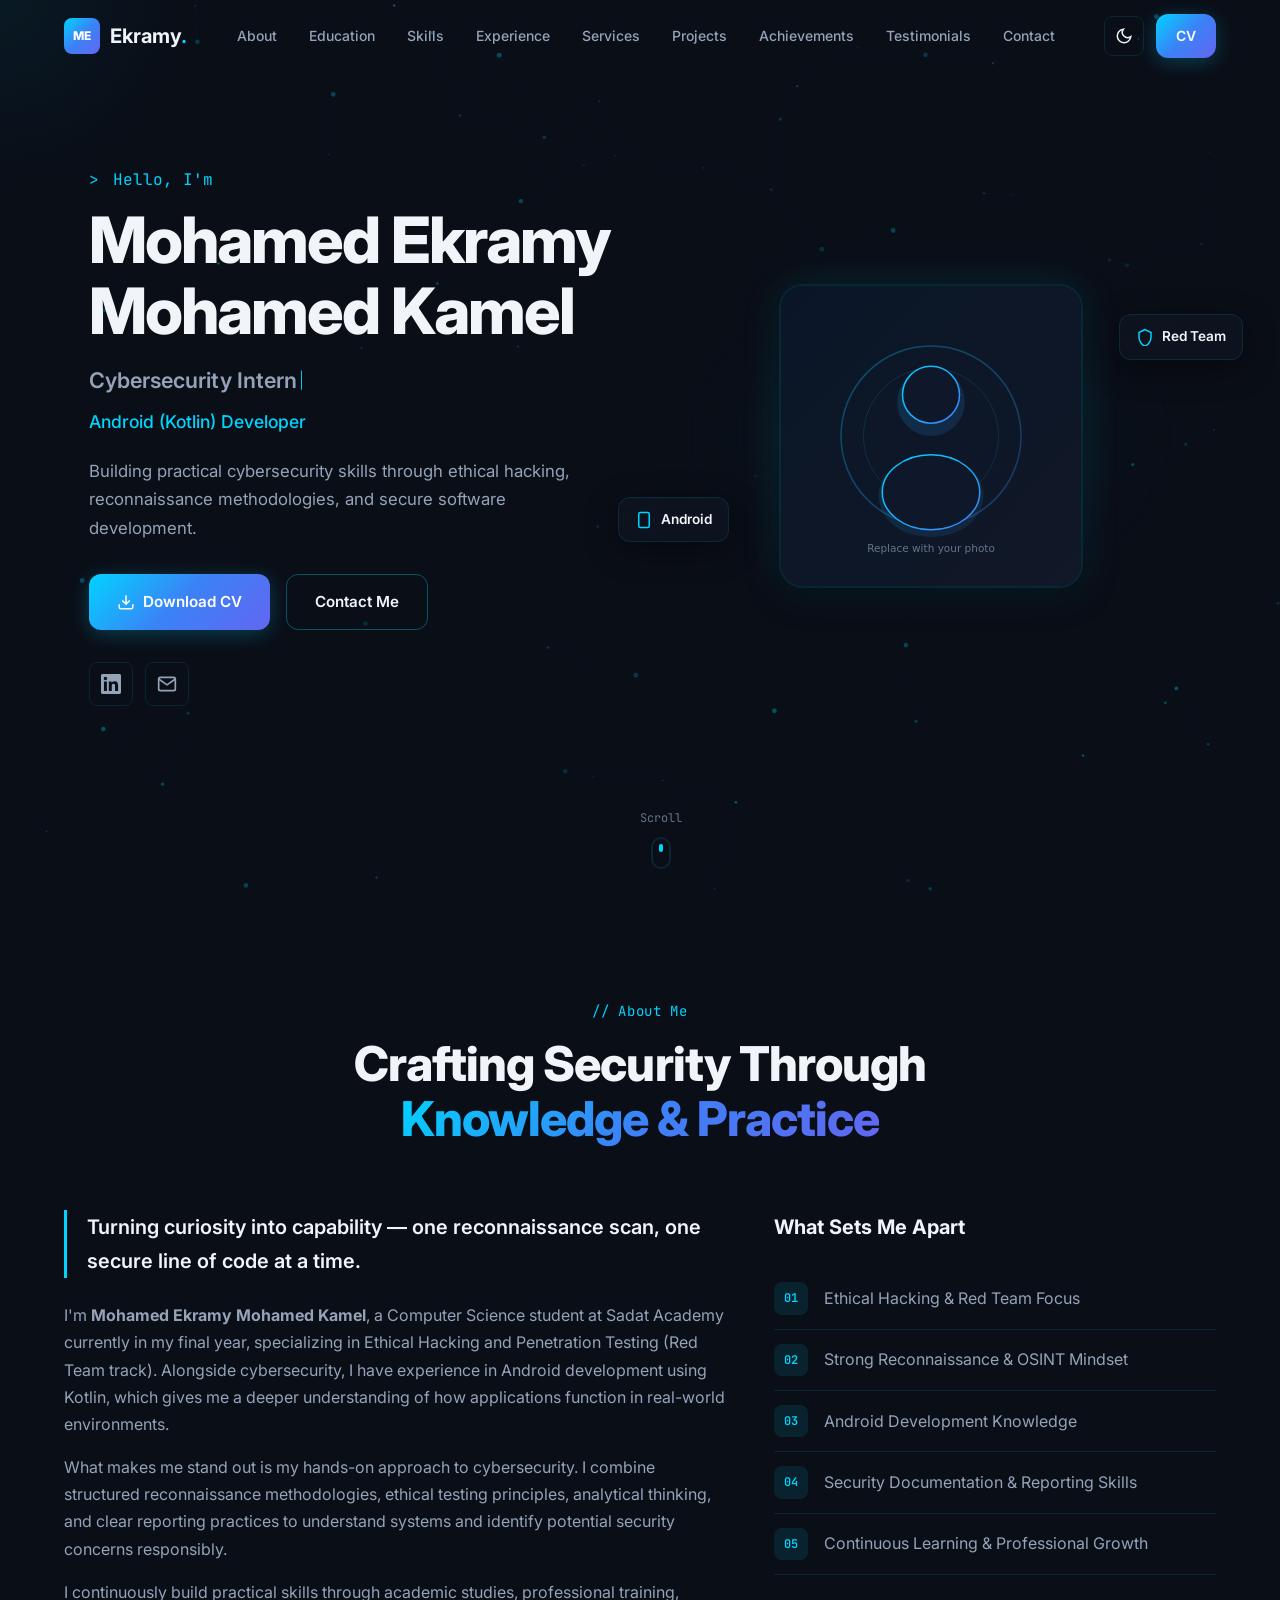
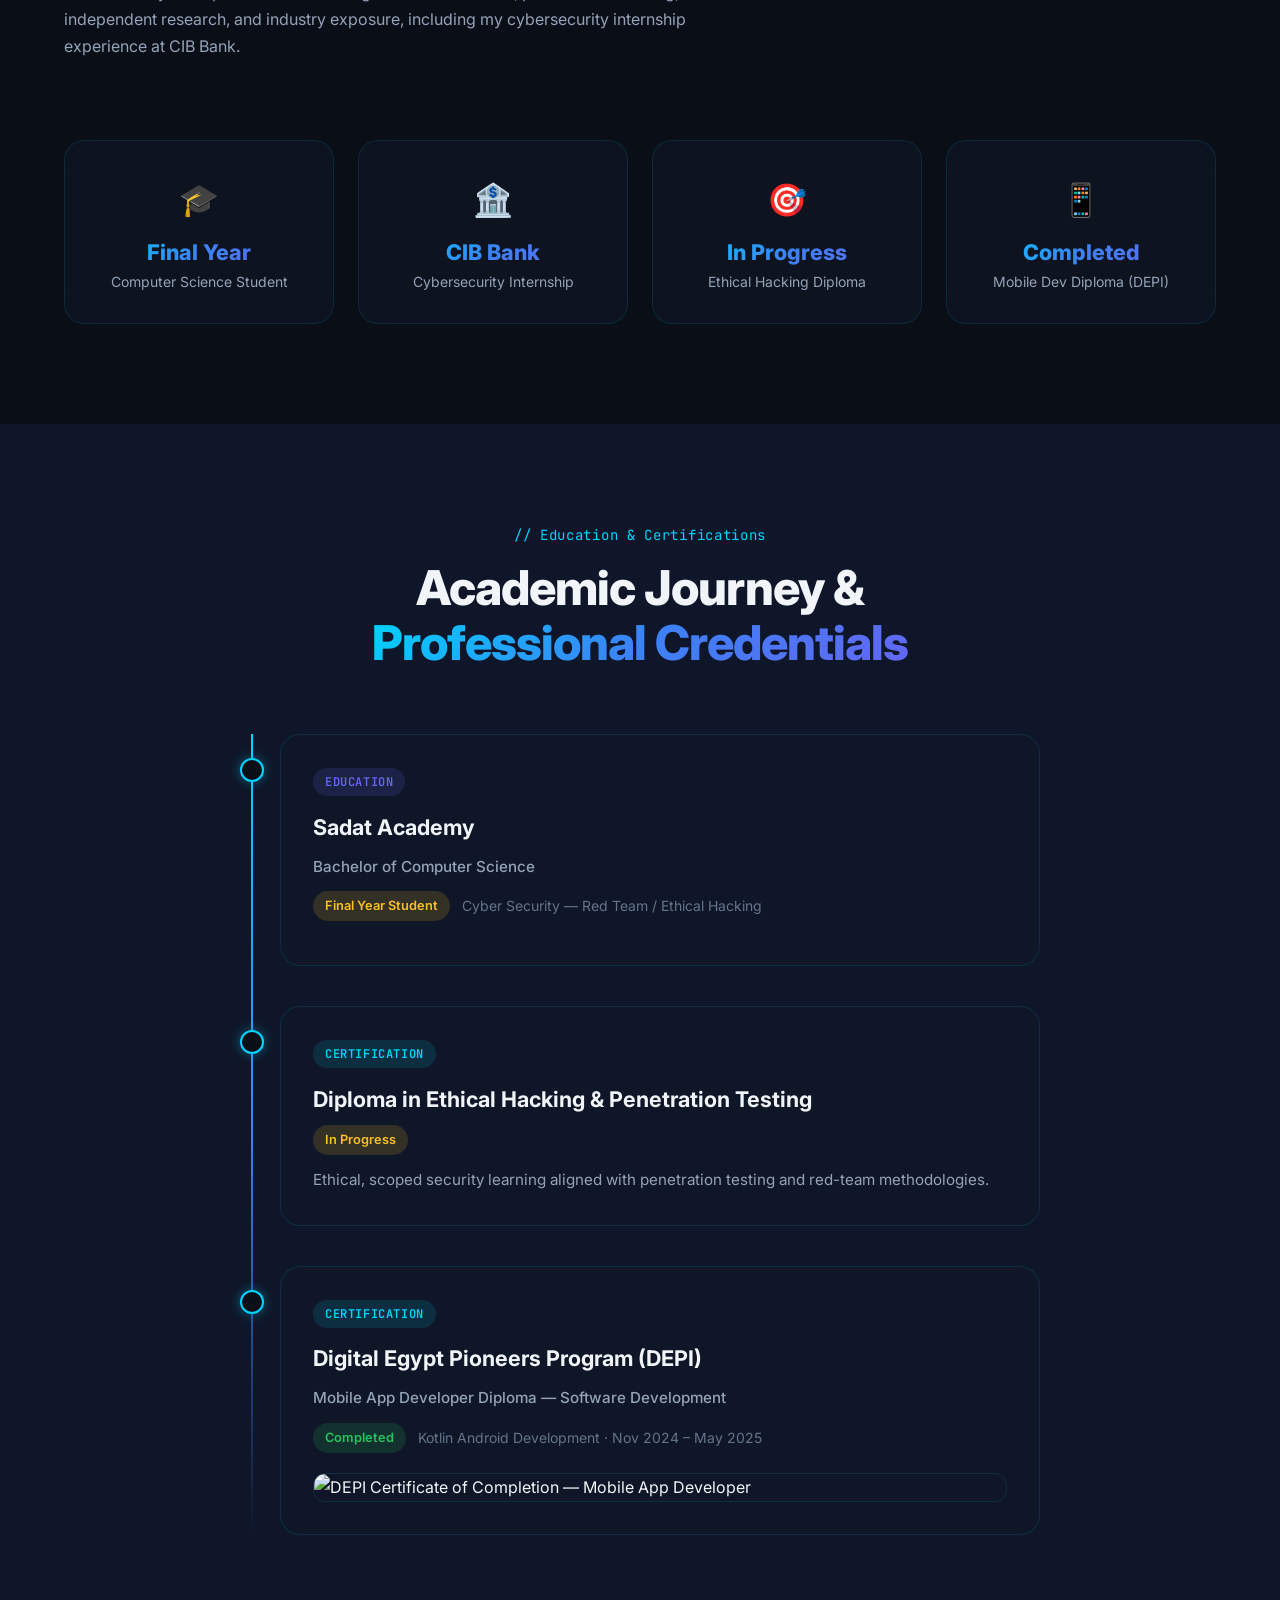
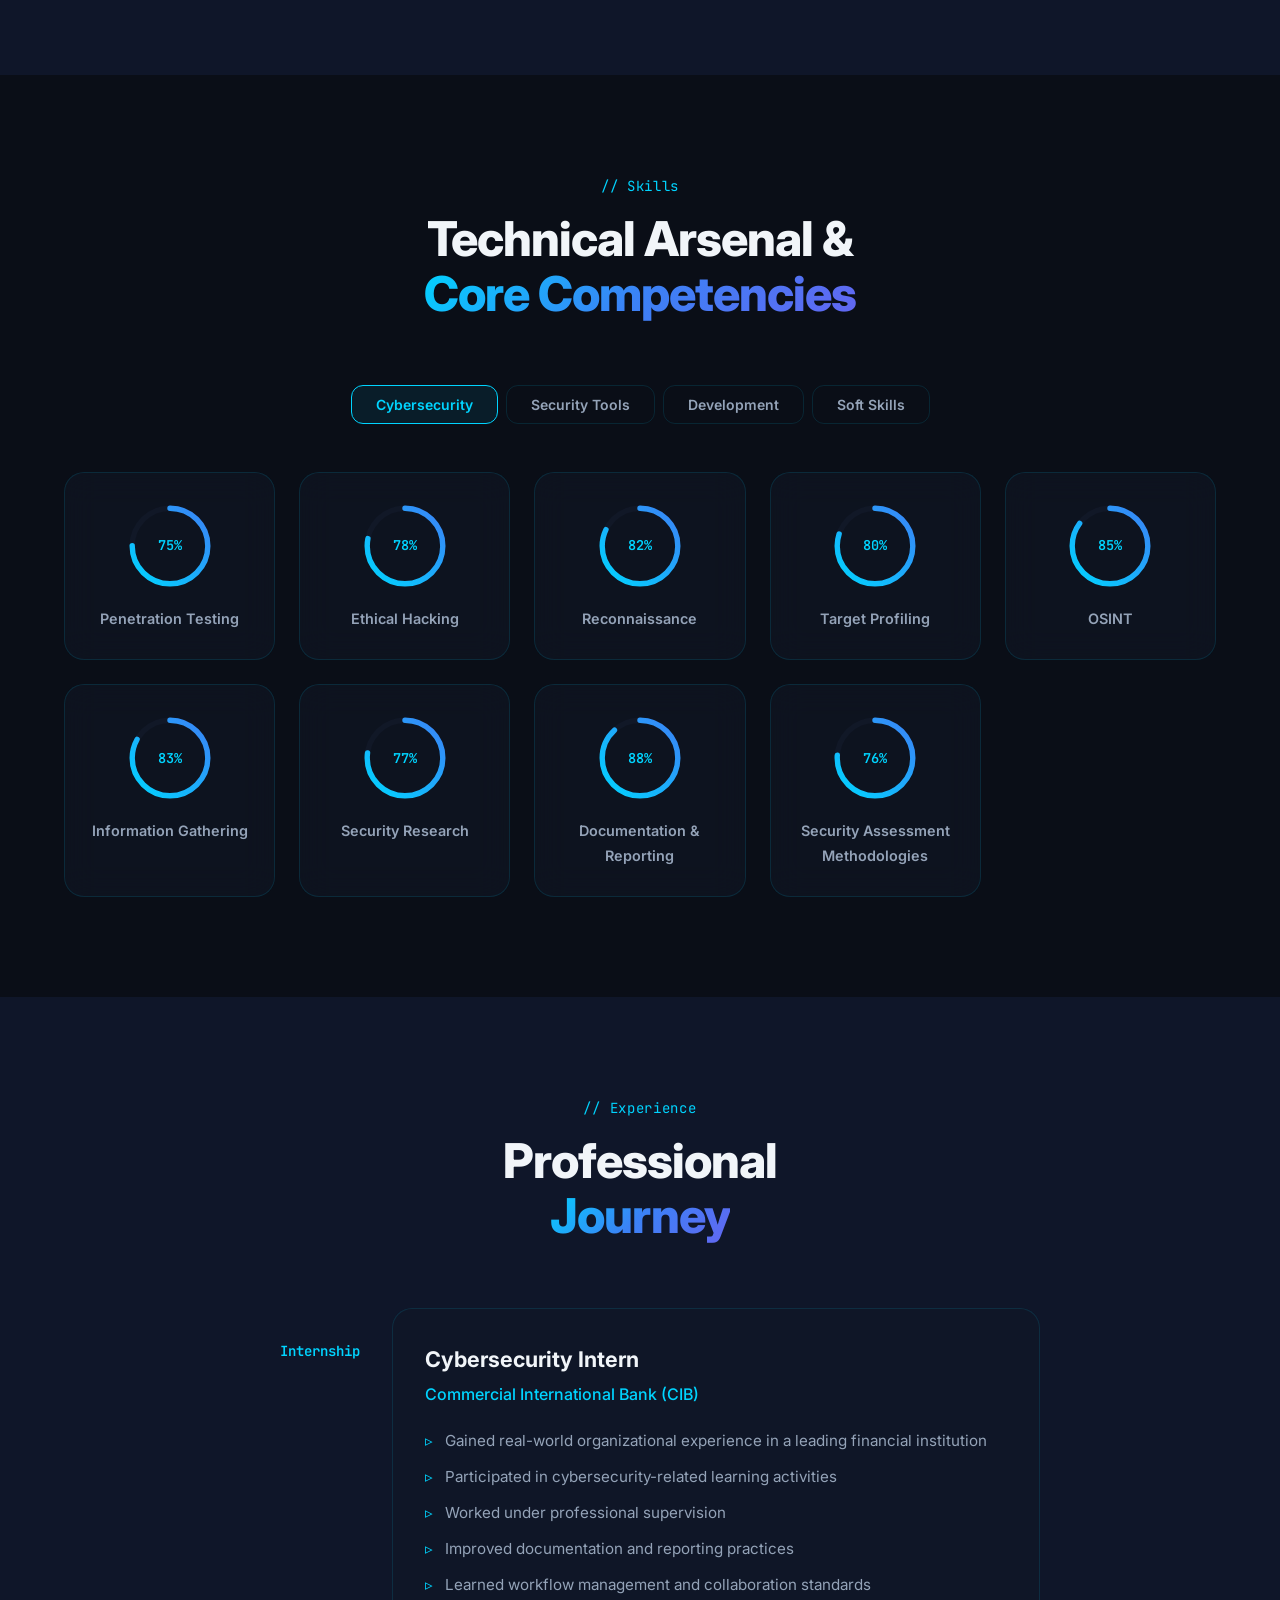
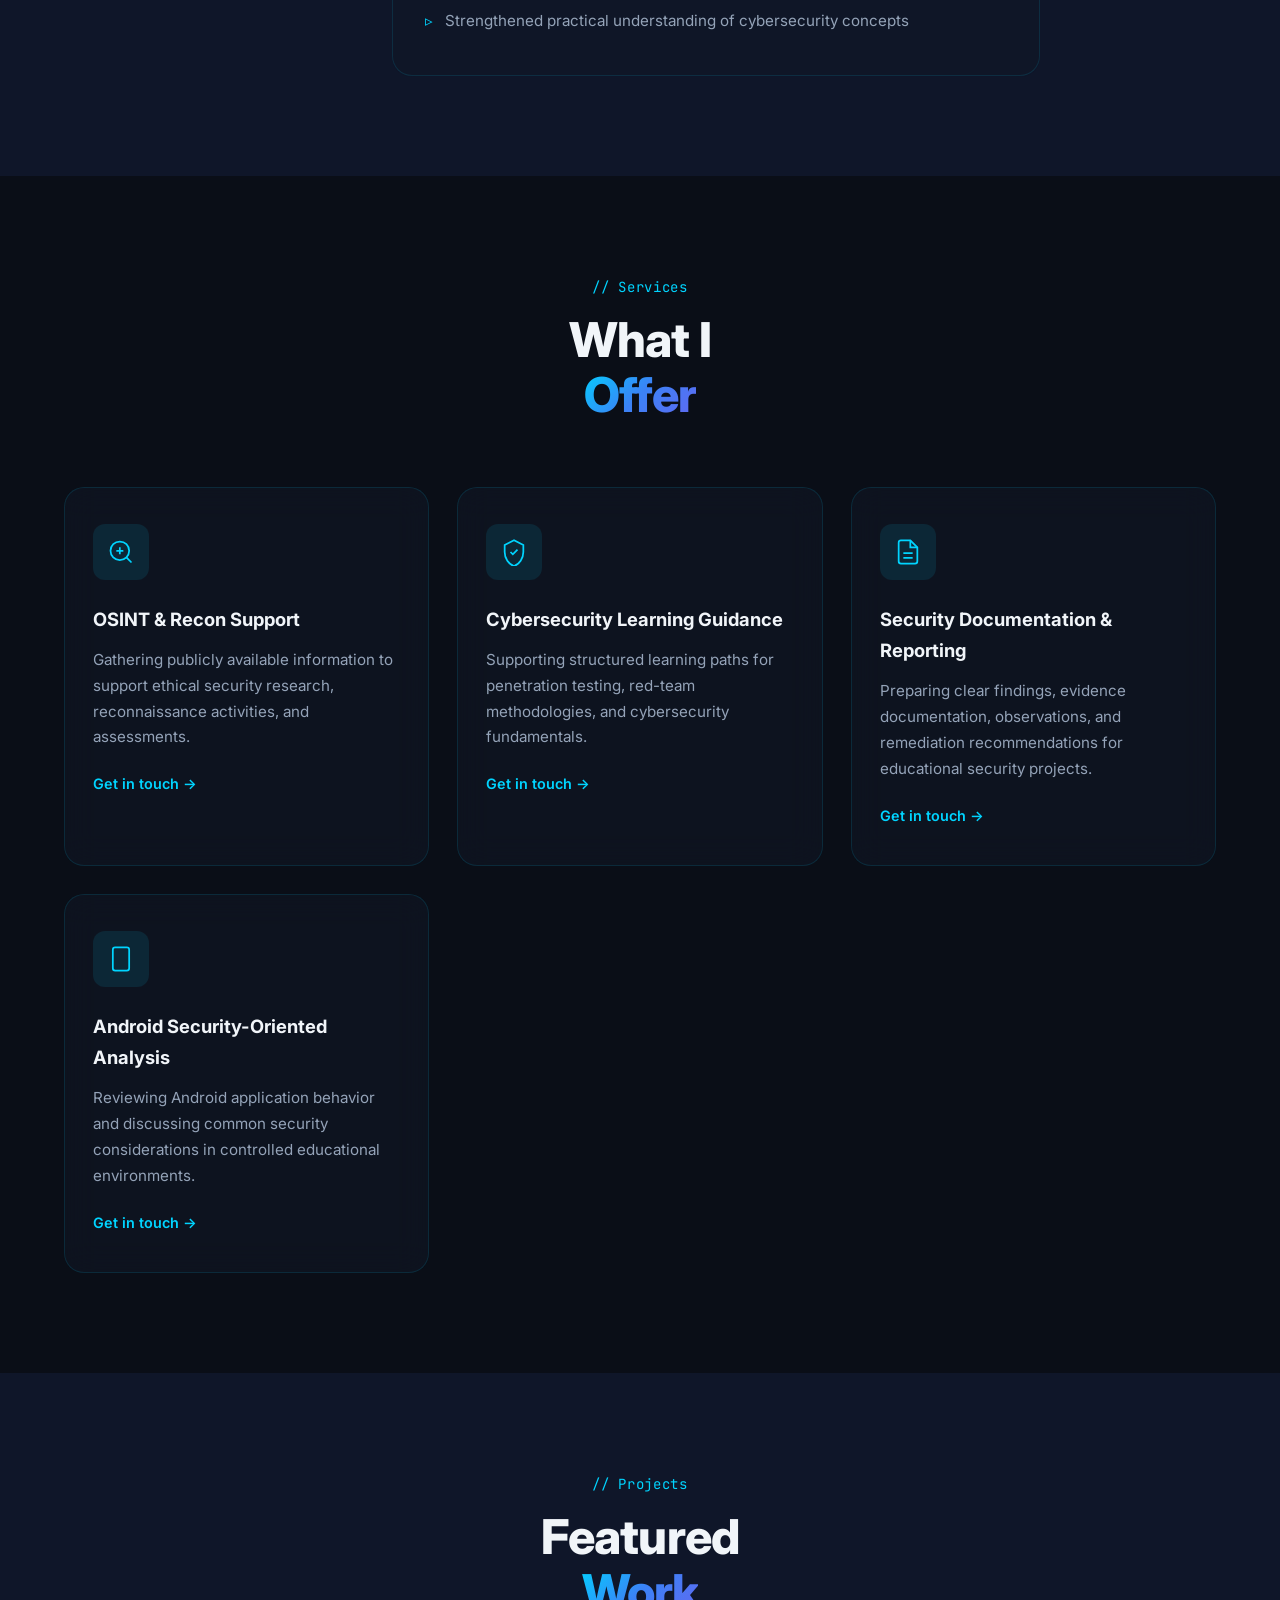
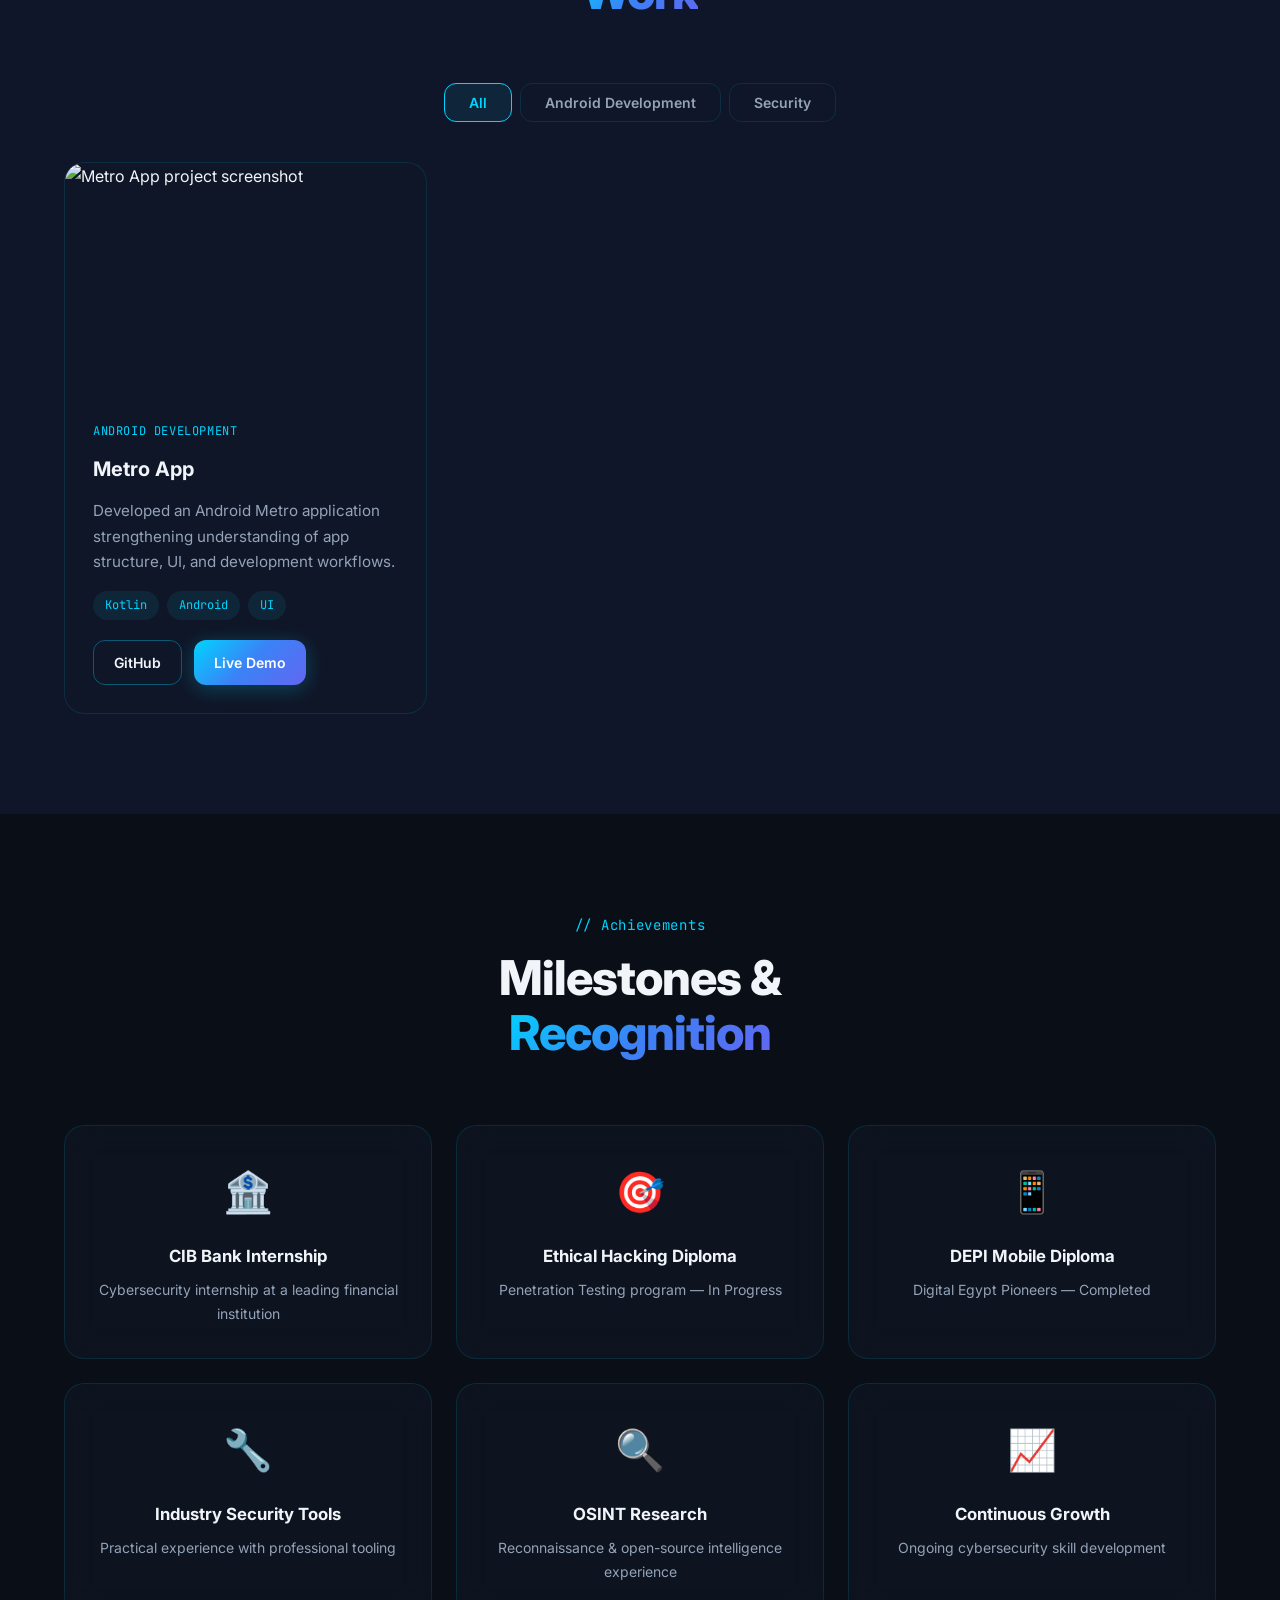
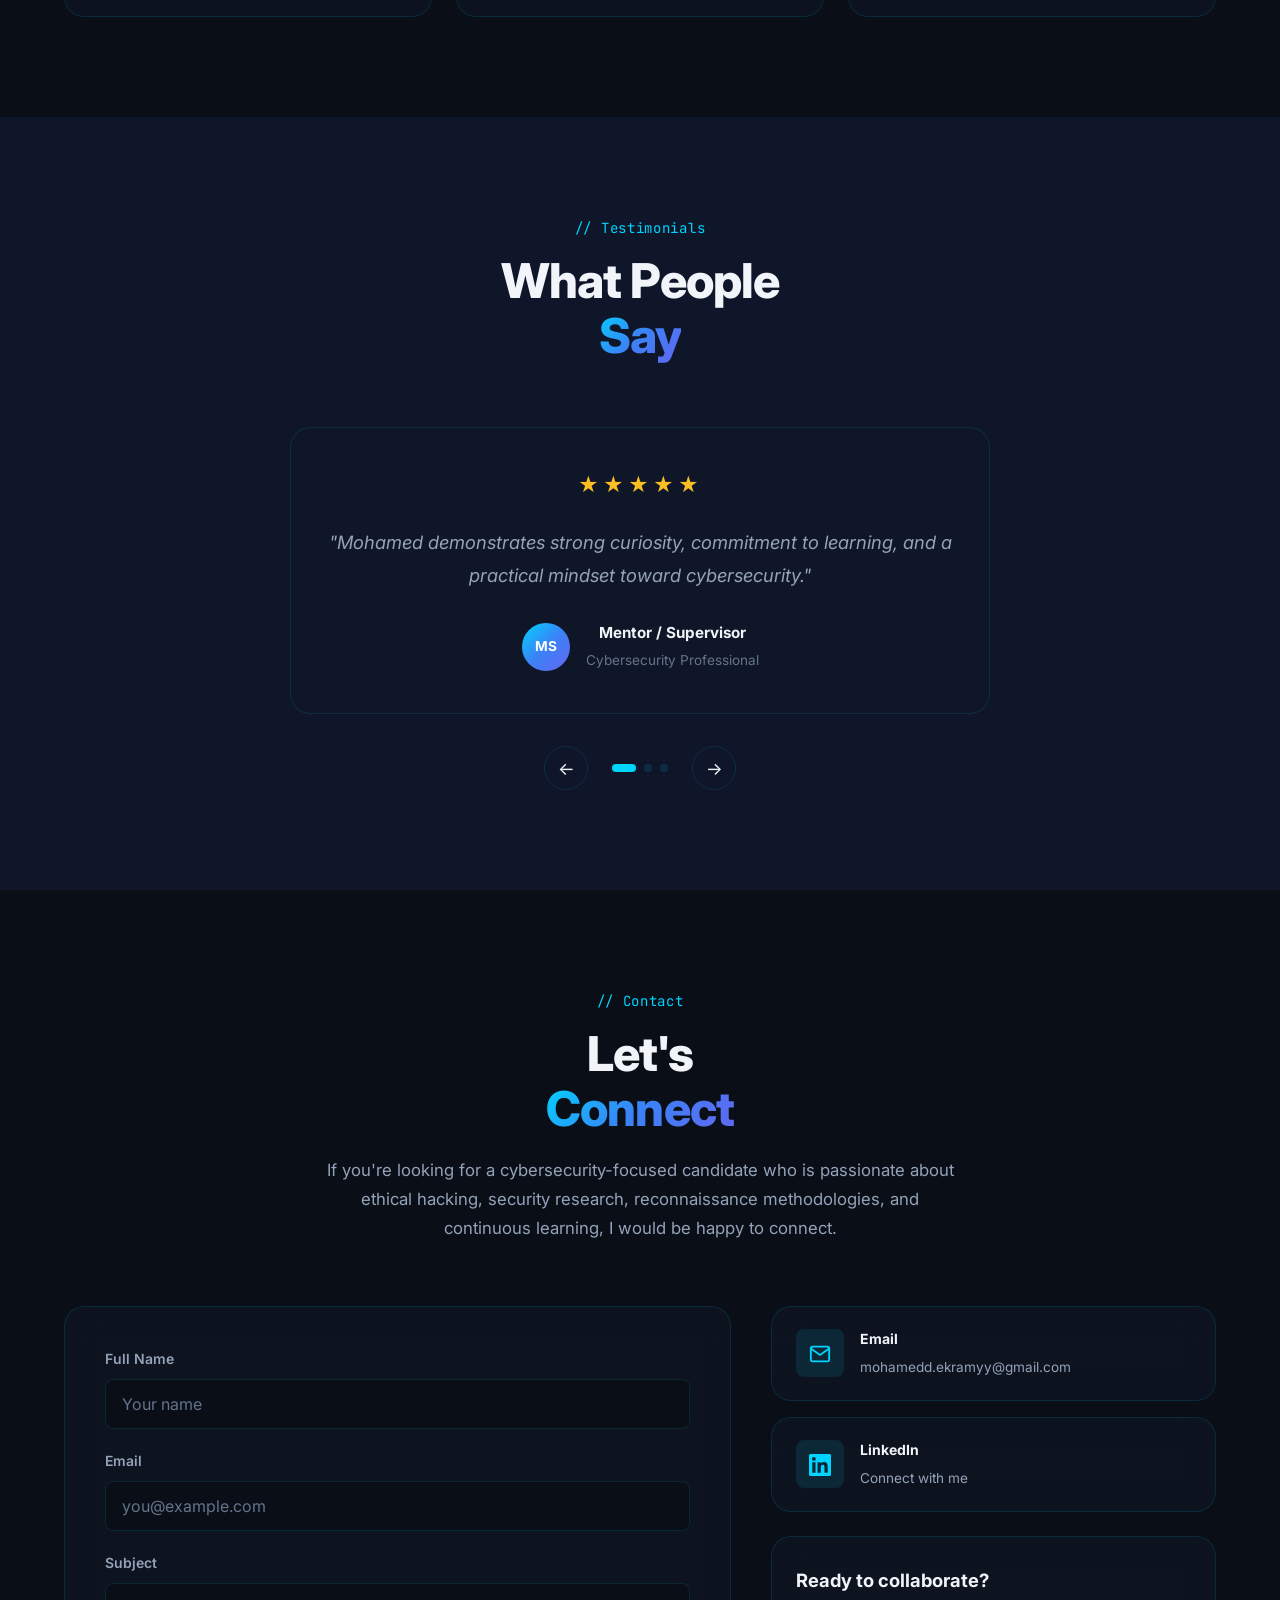
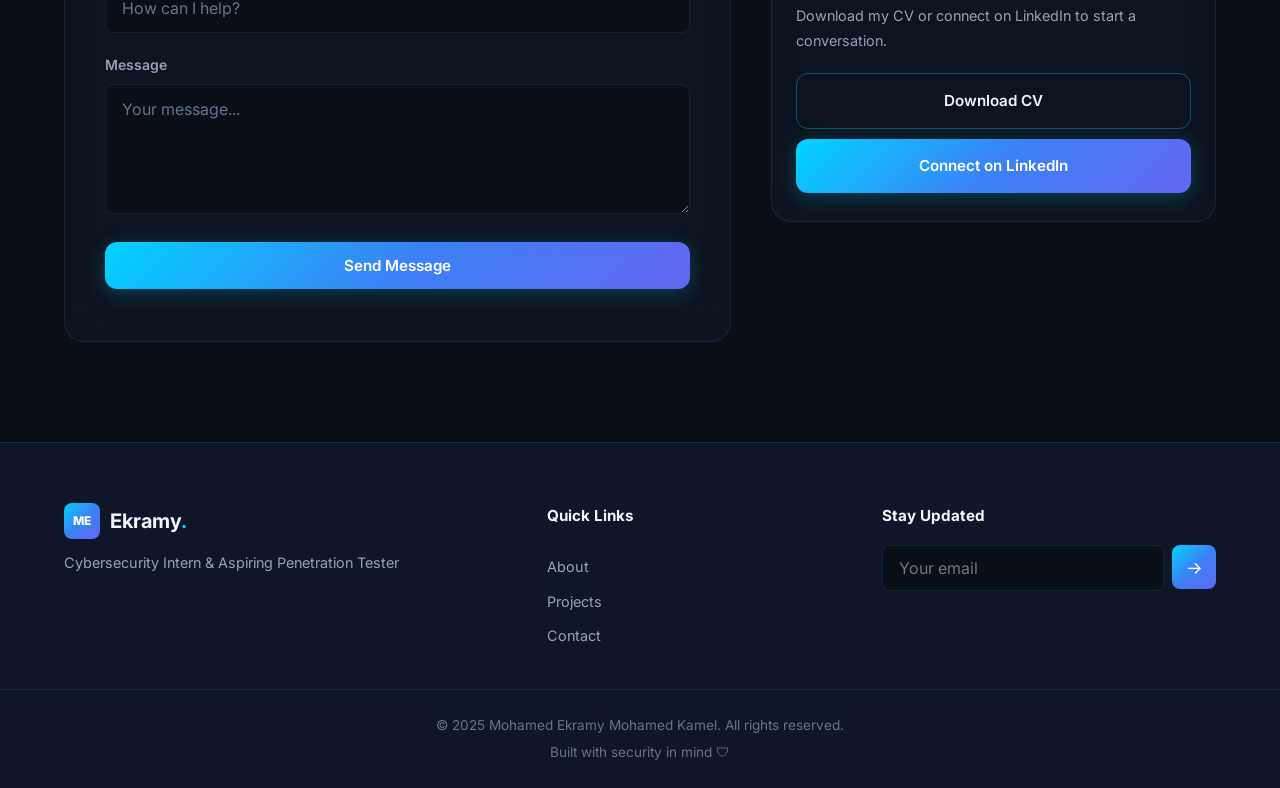
==== commit d5fca672: "Update index.html" ====
--- a/index.html
+++ b/index.html
@@ -14,7 +14,7 @@
   <link rel="preconnect" href="https://fonts.googleapis.com">
   <link rel="preconnect" href="https://fonts.gstatic.com" crossorigin>
   <link href="https://fonts.googleapis.com/css2?family=Inter:wght@300;400;500;600;700;800&family=JetBrains+Mono:wght@400;500;600&display=swap" rel="stylesheet">
-  <link rel="stylesheet" href="./styles.css">
+  <link rel="stylesheet" href="styles.css">
   <link rel="icon" href="data:image/svg+xml,<svg xmlns='http://www.w3.org/2000/svg' viewBox='0 0 100 100'><text y='.9em' font-size='90'>🛡</text></svg>">
 </head>
 <body>
@@ -104,7 +104,7 @@
         <div class="hero-image-wrap reveal reveal-delay-2">
           <div class="hero-image-glow"></div>
           <div class="hero-image-frame">
-            <img src="assets/images/profile.svg" alt="Mohamed Ekramy Mohamed Kamel — Professional Photo" width="400" height="400" loading="eager">
+            <img src="./profile.svg" alt="Mohamed Ekramy Mohamed Kamel — Professional Photo" width="400" height="400" loading="eager">
           </div>
           <div class="floating-badge badge-1">
             <svg viewBox="0 0 24 24" fill="none" stroke="currentColor" stroke-width="2"><path d="M12 2L4 6v6c0 5.5 3.4 10.7 8 12 4.6-1.3 8-6.5 8-12V6l-8-4z"/></svg>
@@ -543,6 +543,6 @@
   <!-- Mouse Glow -->
   <div class="mouse-glow" id="mouseGlow" aria-hidden="true"></div>
 
-  <script src="/main.js" defer></script>
+  <script src="main.js" defer></script>
 </body>
 </html>
